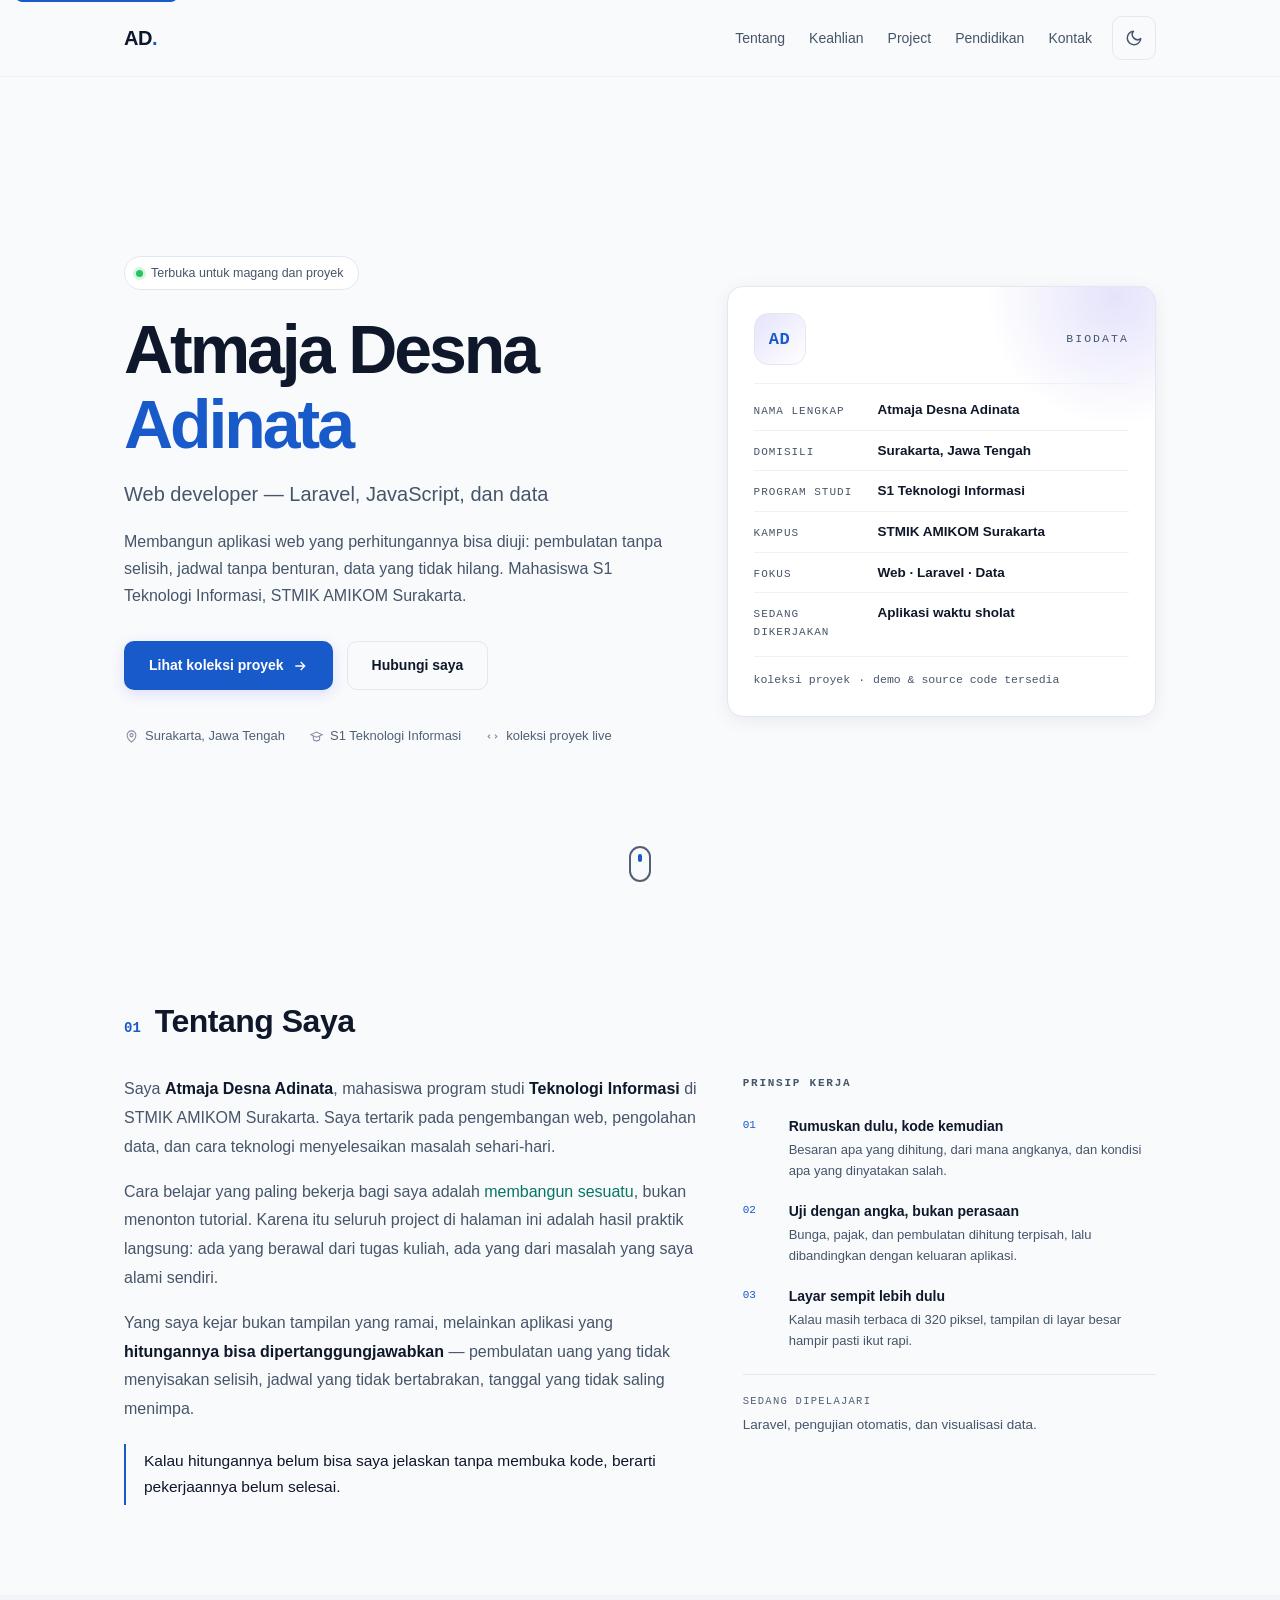
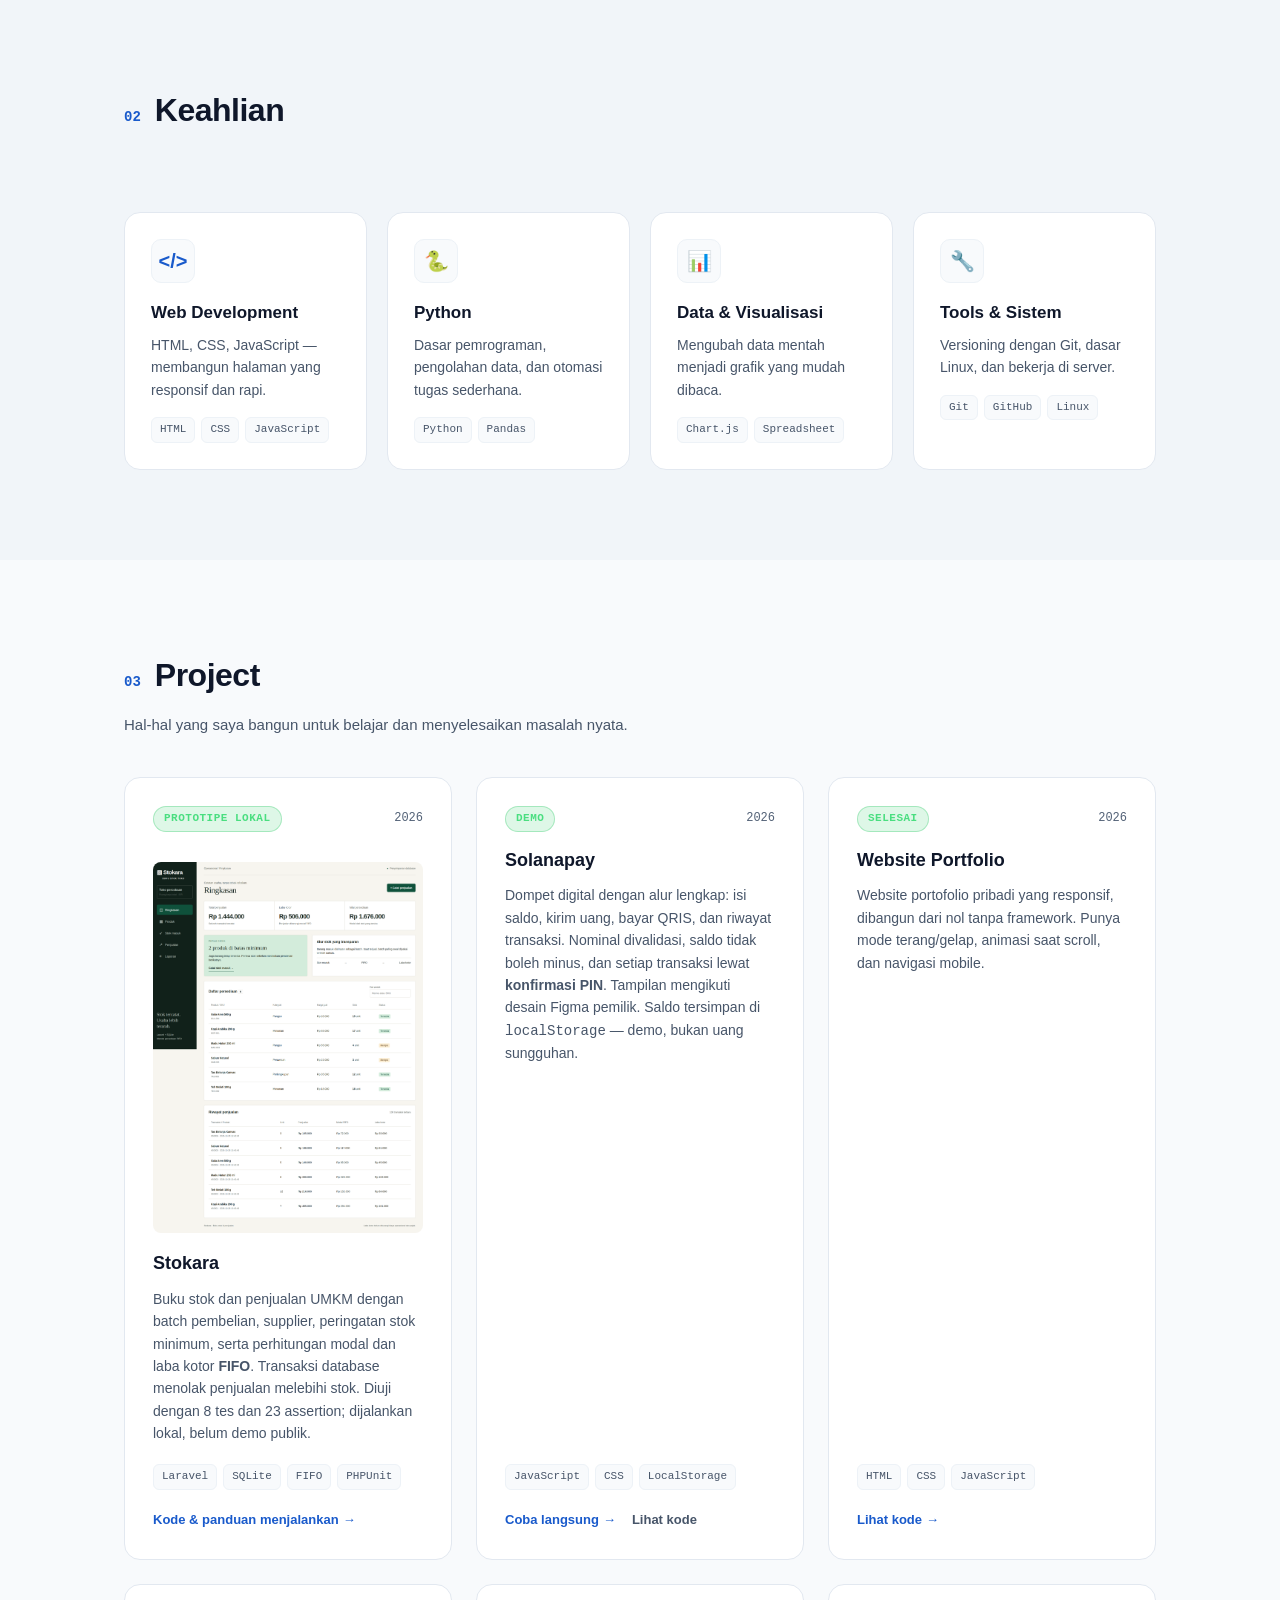
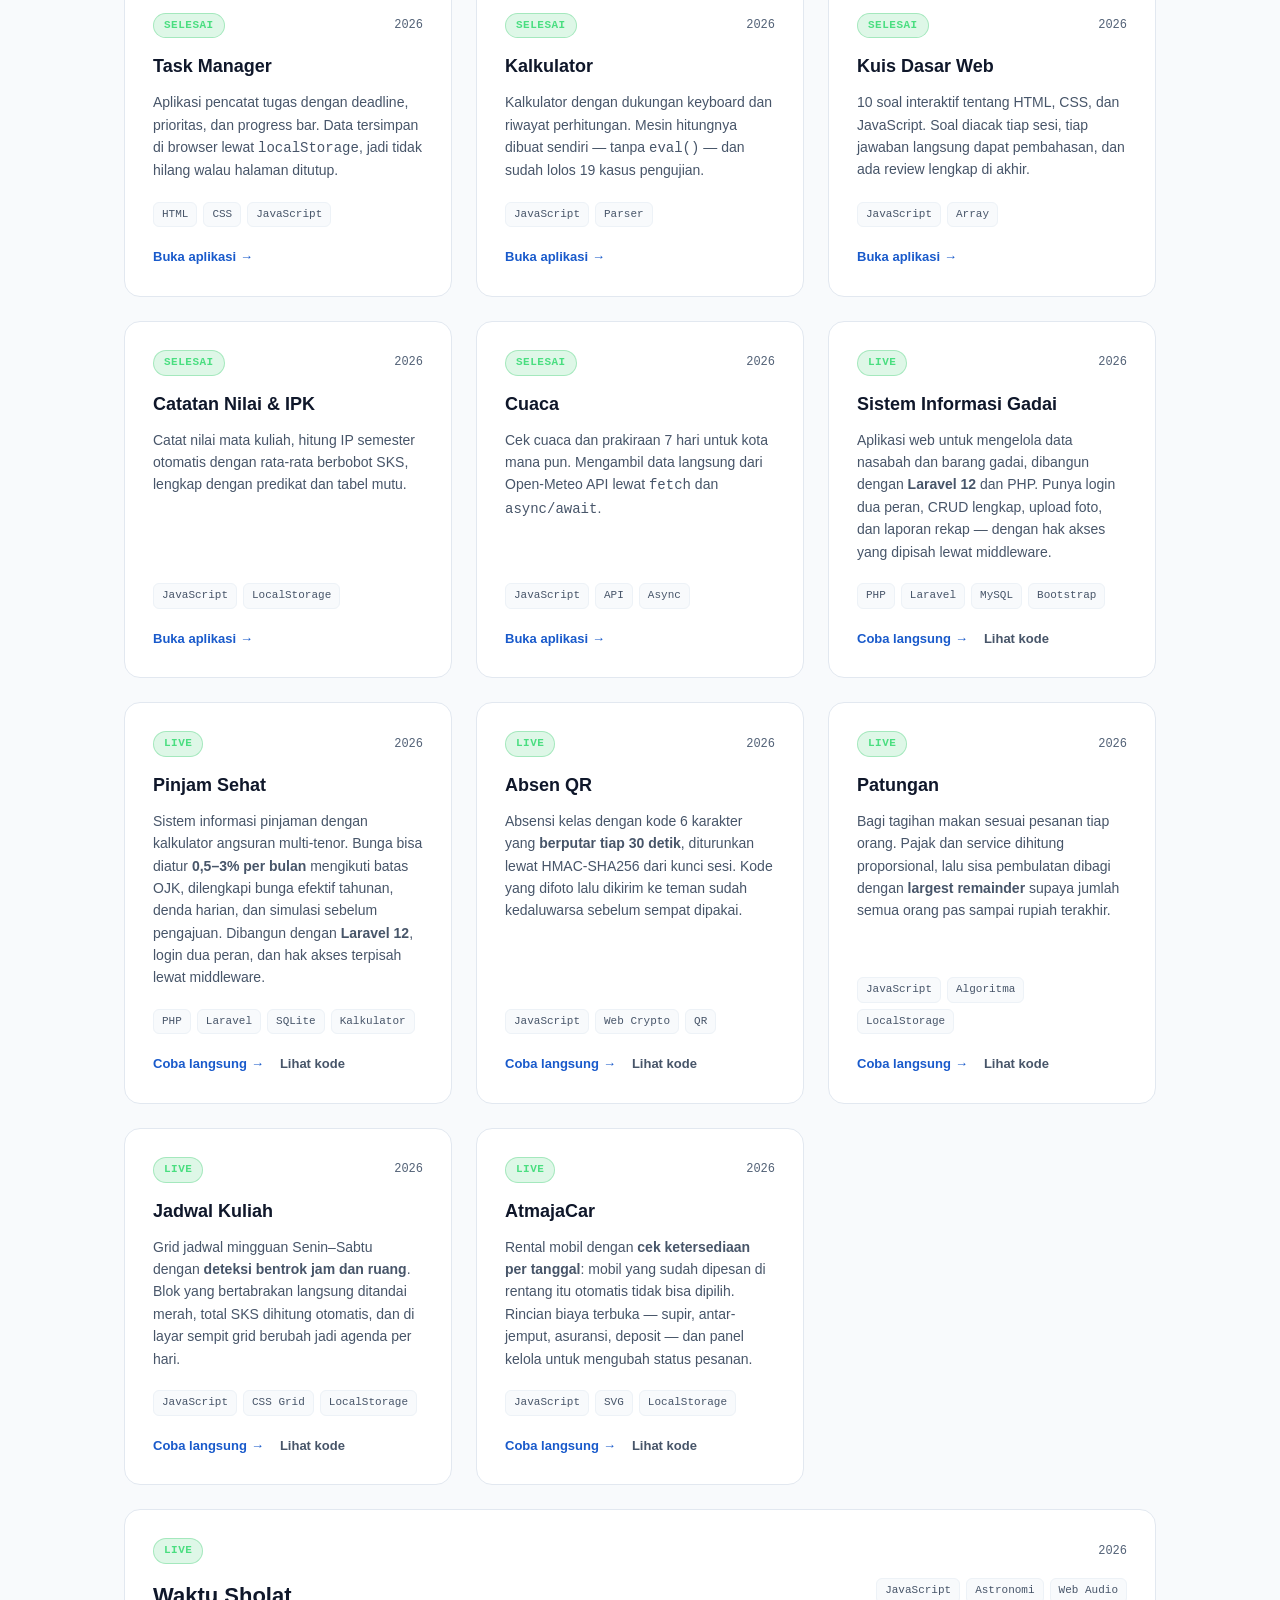
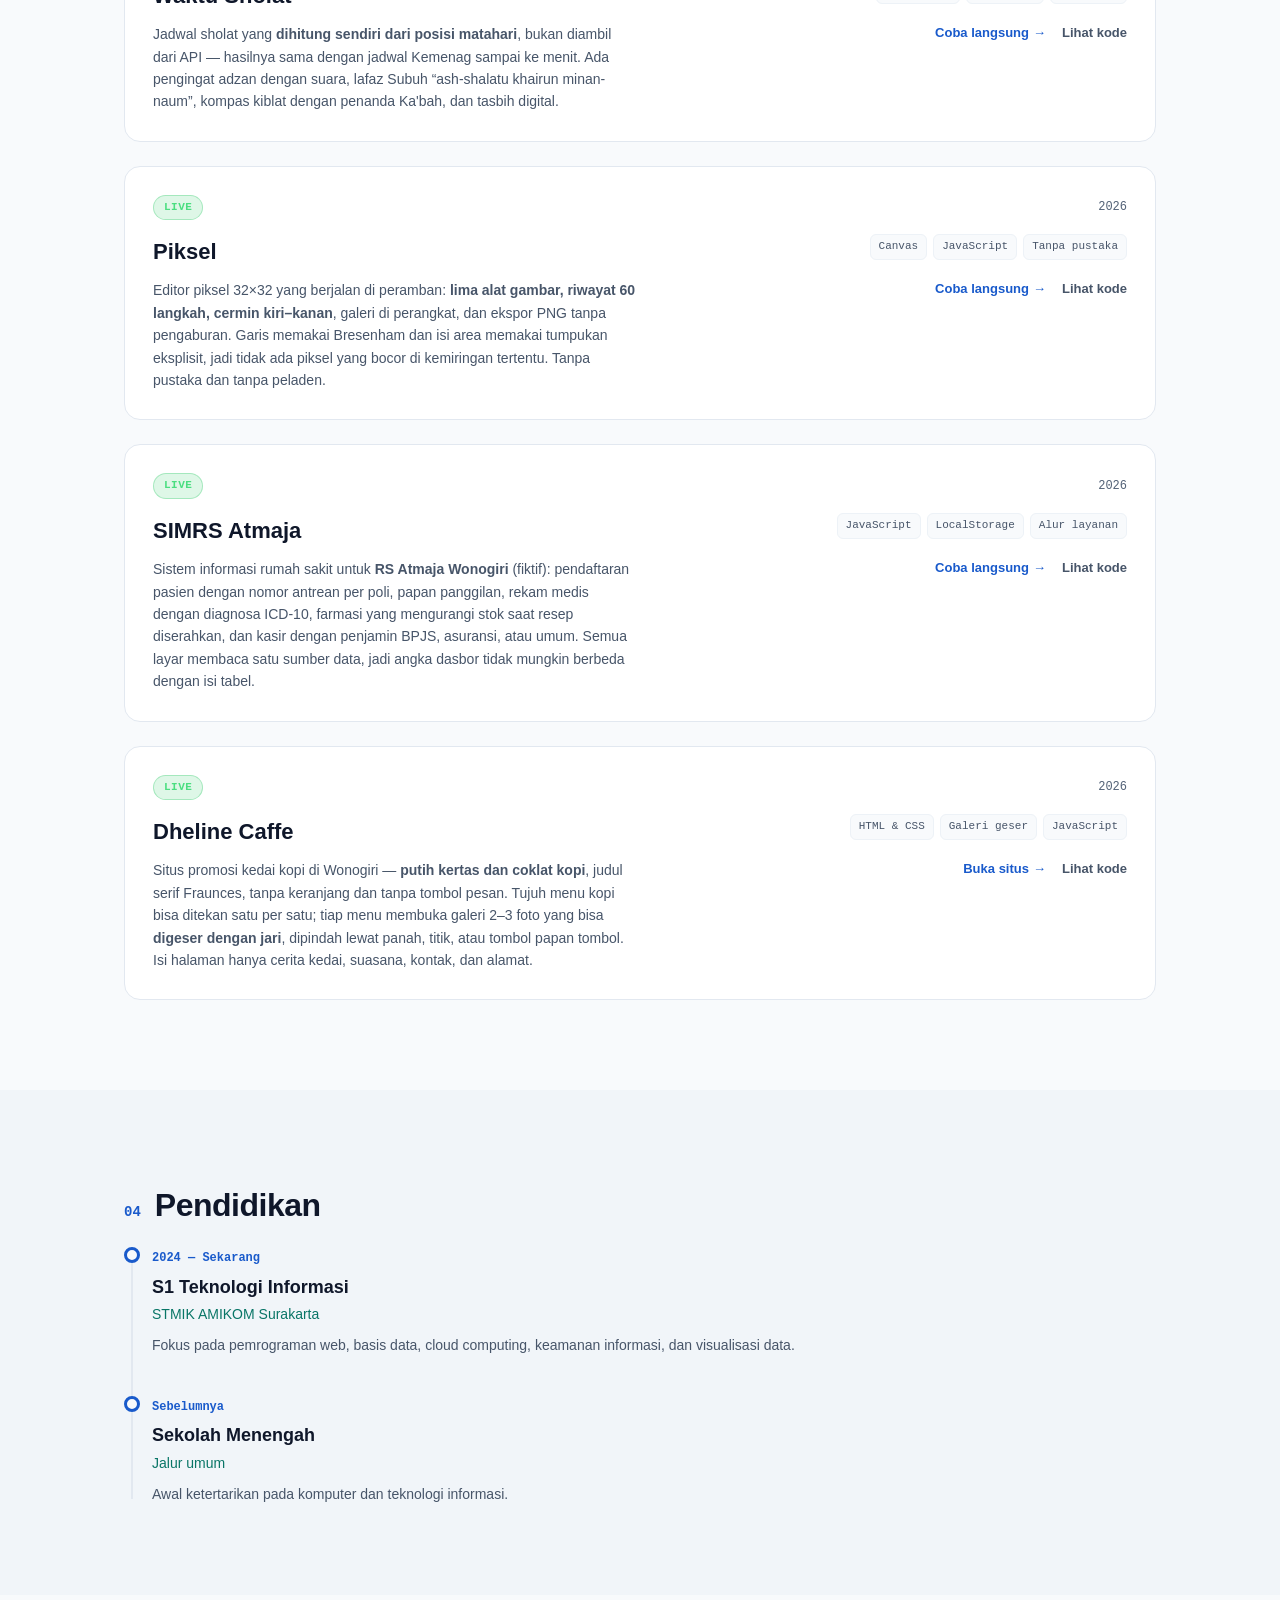
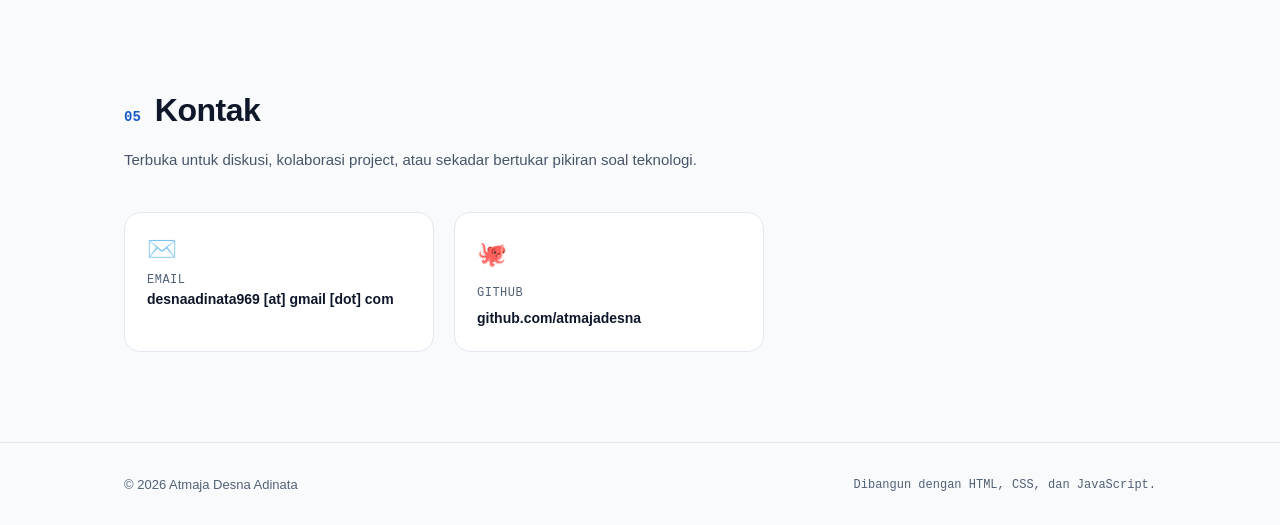
==== index.html @ 6740da5f "design: refine portfolio readability and English documentation" ====
<!DOCTYPE html>
<html lang="id" data-theme="dark">
<head>
<meta charset="UTF-8">
<meta name="viewport" content="width=device-width, initial-scale=1.0">
<title>Atmaja Desna Adinata — Portfolio</title>
<meta name="description" content="Portofolio Atmaja Desna Adinata — mahasiswa Teknologi Informasi STMIK AMIKOM Surakarta. Web development, Python, dan visualisasi data.">
<meta name="author" content="Atmaja Desna Adinata">
<meta property="og:title" content="Atmaja Desna Adinata — Portfolio">
<meta property="og:description" content="Mahasiswa Teknologi Informasi · Web Development & Data">
<meta property="og:type" content="website">
<link rel="icon" href="data:image/svg+xml,<svg xmlns='http://www.w3.org/2000/svg' viewBox='0 0 100 100'><rect width='100' height='100' rx='22' fill='%236366f1'/><text x='50' y='70' font-size='52' font-family='sans-serif' font-weight='bold' fill='white' text-anchor='middle'>AD</text></svg>">
<link rel="stylesheet" href="style.css?v=3">
<link rel="stylesheet" href="refinement.css?v=4">
</head>
<body>
<a class="skip-link" href="#main">Lewati ke konten</a>

<header class="site-header">
  <nav class="nav" aria-label="Navigasi utama">
    <a class="brand" href="#top" aria-label="Beranda">AD<span class="dot">.</span></a>

    <button class="nav-toggle" id="navToggle" aria-expanded="false" aria-controls="menu" aria-label="Buka menu">
      <span></span><span></span><span></span>
    </button>

    <ul class="menu" id="menu">
      <li><a href="#about">Tentang</a></li>
      <li><a href="#skills">Keahlian</a></li>
      <li><a href="#projects">Project</a></li>
      <li><a href="#education">Pendidikan</a></li>
      <li><a href="#contact">Kontak</a></li>
    </ul>

    <button class="theme-toggle" id="themeToggle" aria-label="Ganti tema terang/gelap">
      <svg class="icon-moon" viewBox="0 0 24 24" aria-hidden="true"><path d="M21 12.8A9 9 0 1 1 11.2 3a7 7 0 0 0 9.8 9.8z"/></svg>
      <svg class="icon-sun" viewBox="0 0 24 24" aria-hidden="true"><circle cx="12" cy="12" r="4"/><path d="M12 2v2m0 16v2M2 12h2m16 0h2M4.9 4.9l1.4 1.4m11.4 11.4 1.4 1.4M19.1 4.9l-1.4 1.4M6.3 17.7l-1.4 1.4"/></svg>
    </button>
  </nav>
</header>

<main id="main">

  <!-- ============ HERO / BIODATA ============ -->
  <section class="hero" id="top">
    <div class="hero-glow" aria-hidden="true"></div>
    <div class="container hero-inner">
      <div class="hero-grid">

        <div class="hero-copy">
          <p class="status-pill reveal">
            <span class="status-dot" aria-hidden="true"></span>
            Terbuka untuk magang dan proyek
          </p>

          <h1 class="hero-title reveal">Atmaja Desna<br><span class="grad">Adinata</span></h1>

          <p class="hero-role reveal">Web developer — Laravel, JavaScript, dan data</p>

          <p class="hero-desc reveal">
            Membangun aplikasi web yang perhitungannya bisa diuji: pembulatan tanpa selisih,
            jadwal tanpa benturan, data yang tidak hilang. Mahasiswa S1 Teknologi Informasi,
            STMIK AMIKOM Surakarta.
          </p>

          <div class="hero-actions reveal">
            <a class="btn btn-primary" href="#projects">
              Lihat koleksi proyek
              <svg viewBox="0 0 24 24" width="16" height="16" fill="none" stroke="currentColor" stroke-width="2" aria-hidden="true"><path d="M5 12h14M13 6l6 6-6 6"/></svg>
            </a>
            <a class="btn btn-ghost" href="#contact">Hubungi saya</a>
          </div>

          <ul class="hero-meta reveal">
            <li>
              <svg viewBox="0 0 24 24" fill="none" stroke="currentColor" stroke-width="1.7" aria-hidden="true"><path d="M12 21s7-5.6 7-11a7 7 0 1 0-14 0c0 5.4 7 11 7 11z"/><circle cx="12" cy="10" r="2.6"/></svg>
              Surakarta, Jawa Tengah
            </li>
            <li>
              <svg viewBox="0 0 24 24" fill="none" stroke="currentColor" stroke-width="1.7" aria-hidden="true"><path d="M3 9l9-4 9 4-9 4-9-4z"/><path d="M7 11v5c0 1.7 2.2 3 5 3s5-1.3 5-3v-5"/></svg>
              S1 Teknologi Informasi
            </li>
            <li>
              <svg viewBox="0 0 24 24" fill="none" stroke="currentColor" stroke-width="1.7" aria-hidden="true"><path d="M8 9l-3 3 3 3M16 9l3 3-3 3"/></svg>
              koleksi proyek live
            </li>
          </ul>
        </div>

        <aside class="id-card reveal" aria-label="Ringkasan biodata">
          <div class="id-card__top">
            <span class="id-card__mono" aria-hidden="true">AD</span>
            <span class="id-card__label">biodata</span>
          </div>

          <dl class="id-card__rows">
            <div><dt>Nama lengkap</dt><dd>Atmaja Desna Adinata</dd></div>
            <div><dt>Domisili</dt><dd>Surakarta, Jawa Tengah</dd></div>
            <div><dt>Program studi</dt><dd>S1 Teknologi Informasi</dd></div>
            <div><dt>Kampus</dt><dd>STMIK AMIKOM Surakarta</dd></div>
            <div><dt>Fokus</dt><dd>Web · Laravel · Data</dd></div>
            <div><dt>Sedang dikerjakan</dt><dd>Aplikasi waktu sholat</dd></div>
          </dl>

          <div class="id-card__foot">
            <span>koleksi proyek</span>
            <span class="id-card__dot" aria-hidden="true">·</span>
            <span>demo &amp; source code tersedia</span>
          </div>
        </aside>

      </div>
    </div>
    <a class="scroll-hint" href="#about" aria-label="Gulir ke bawah">
      <span></span>
    </a>
  </section>

  <!-- ============ TENTANG ============ -->
  <section class="section" id="about">
    <div class="container">
      <header class="section-head reveal">
        <span class="section-num">01</span>
        <h2>Tentang Saya</h2>
      </header>

      <div class="about-grid">
        <div class="about-text reveal">
          <p>
            Saya <strong>Atmaja Desna Adinata</strong>, mahasiswa program studi
            <strong>Teknologi Informasi</strong> di STMIK AMIKOM Surakarta.
            Saya tertarik pada pengembangan web, pengolahan data, dan cara teknologi
            menyelesaikan masalah sehari-hari.
          </p>
          <p>
            Cara belajar yang paling bekerja bagi saya adalah <em>membangun sesuatu</em>,
            bukan menonton tutorial. Karena itu seluruh project di halaman ini adalah hasil
            praktik langsung: ada yang berawal dari tugas kuliah, ada yang dari masalah
            yang saya alami sendiri.
          </p>
          <p>
            Yang saya kejar bukan tampilan yang ramai, melainkan aplikasi yang
            <strong>hitungannya bisa dipertanggungjawabkan</strong> — pembulatan uang yang
            tidak menyisakan selisih, jadwal yang tidak bertabrakan, tanggal yang tidak
            saling menimpa.
          </p>

          <blockquote class="about-quote">
            Kalau hitungannya belum bisa saya jelaskan tanpa membuka kode,
            berarti pekerjaannya belum selesai.
          </blockquote>
        </div>

        <div class="about-side reveal">
          <h3 class="about-side__title">Prinsip kerja</h3>
          <ol class="principles">
            <li>
              <span class="principles__num">01</span>
              <div>
                <b>Rumuskan dulu, kode kemudian</b>
                <p>Besaran apa yang dihitung, dari mana angkanya, dan kondisi apa yang dinyatakan salah.</p>
              </div>
            </li>
            <li>
              <span class="principles__num">02</span>
              <div>
                <b>Uji dengan angka, bukan perasaan</b>
                <p>Bunga, pajak, dan pembulatan dihitung terpisah, lalu dibandingkan dengan keluaran aplikasi.</p>
              </div>
            </li>
            <li>
              <span class="principles__num">03</span>
              <div>
                <b>Layar sempit lebih dulu</b>
                <p>Kalau masih terbaca di 320 piksel, tampilan di layar besar hampir pasti ikut rapi.</p>
              </div>
            </li>
          </ol>

          <div class="about-now">
            <span class="about-now__label">Sedang dipelajari</span>
            <p>Laravel, pengujian otomatis, dan visualisasi data.</p>
          </div>
        </div>
      </div>
    </div>
  </section>

  <!-- ============ KEAHLIAN ============ -->
  <section class="section section-alt" id="skills">
    <div class="container">
      <header class="section-head reveal">
        <span class="section-num">02</span>
        <h2>Keahlian</h2>
      </header>
      <p class="section-sub reveal">Teknologi dan tools yang saya pakai untuk belajar dan membangun project.</p>

      <div class="skills-grid">
        <article class="skill-card reveal">
          <div class="skill-icon" aria-hidden="true">&lt;/&gt;</div>
          <h3>Web Development</h3>
          <p>HTML, CSS, JavaScript — membangun halaman yang responsif dan rapi.</p>
          <div class="tags"><span>HTML</span><span>CSS</span><span>JavaScript</span></div>
        </article>

        <article class="skill-card reveal">
          <div class="skill-icon" aria-hidden="true">🐍</div>
          <h3>Python</h3>
          <p>Dasar pemrograman, pengolahan data, dan otomasi tugas sederhana.</p>
          <div class="tags"><span>Python</span><span>Pandas</span></div>
        </article>

        <article class="skill-card reveal">
          <div class="skill-icon" aria-hidden="true">📊</div>
          <h3>Data &amp; Visualisasi</h3>
          <p>Mengubah data mentah menjadi grafik yang mudah dibaca.</p>
          <div class="tags"><span>Chart.js</span><span>Spreadsheet</span></div>
        </article>

        <article class="skill-card reveal">
          <div class="skill-icon" aria-hidden="true">🔧</div>
          <h3>Tools &amp; Sistem</h3>
          <p>Versioning dengan Git, dasar Linux, dan bekerja di server.</p>
          <div class="tags"><span>Git</span><span>GitHub</span><span>Linux</span></div>
        </article>
      </div>
    </div>
  </section>

  <!-- ============ PROJECT ============ -->
  <section class="section" id="projects">
    <div class="container">
      <header class="section-head reveal">
        <span class="section-num">03</span>
        <h2>Project</h2>
      </header>
      <p class="section-sub reveal">Hal-hal yang saya bangun untuk belajar dan menyelesaikan masalah nyata.</p>

      <div class="projects-grid">

        <article class="project-card reveal">
          <div class="project-top">
            <span class="project-badge done">Prototipe lokal</span>
            <span class="project-date">2026</span>
          </div>
          <img src="assets/stokara.png" alt="Ringkasan stok dan penjualan Stokara dengan data contoh" loading="lazy" width="960" height="667" style="width:100%;height:auto;border-radius:8px;margin:16px 0">
          <h3>Stokara</h3>
          <p>Buku stok dan penjualan UMKM dengan batch pembelian, supplier, peringatan stok minimum, serta perhitungan modal dan laba kotor <strong>FIFO</strong>. Transaksi database menolak penjualan melebihi stok. Diuji dengan 8 tes dan 23 assertion; dijalankan lokal, belum demo publik.</p>
          <div class="tags"><span>Laravel</span><span>SQLite</span><span>FIFO</span><span>PHPUnit</span></div>
          <div class="project-links">
            <a class="project-link" href="https://github.com/atmajadesna/stokara" target="_blank" rel="noopener">Kode &amp; panduan menjalankan <span aria-hidden="true">→</span></a>
          </div>
        </article>

        <article class="project-card reveal">
          <div class="project-top">
            <span class="project-badge done">Demo</span>
            <span class="project-date">2026</span>
          </div>
          <h3>Solanapay</h3>
          <p>
            Dompet digital dengan alur lengkap: isi saldo, kirim uang, bayar QRIS, dan riwayat
            transaksi. Nominal divalidasi, saldo tidak boleh minus, dan setiap transaksi lewat
            <strong>konfirmasi PIN</strong>. Tampilan mengikuti desain Figma pemilik. Saldo
            tersimpan di <code>localStorage</code> — demo, bukan uang sungguhan.
          </p>
          <div class="tags"><span>JavaScript</span><span>CSS</span><span>LocalStorage</span></div>
          <div class="project-links">
            <a class="project-link" href="https://atmajadesna.github.io/solanapay/" target="_blank" rel="noopener">
              Coba langsung <span aria-hidden="true">→</span>
            </a>
            <a class="project-link secondary" href="https://github.com/atmajadesna/solanapay" target="_blank" rel="noopener">
              Lihat kode
            </a>
          </div>
        </article>

        <article class="project-card reveal">
          <div class="project-top">
            <span class="project-badge done">Selesai</span>
            <span class="project-date">2026</span>
          </div>
          <h3>Website Portfolio</h3>
          <p>
            Website portofolio pribadi yang responsif, dibangun dari nol tanpa framework.
            Punya mode terang/gelap, animasi saat scroll, dan navigasi mobile.
          </p>
          <div class="tags"><span>HTML</span><span>CSS</span><span>JavaScript</span></div>
          <a class="project-link" href="https://github.com/atmajadesna/atmajadesna.github.io" target="_blank" rel="noopener">
            Lihat kode <span aria-hidden="true">→</span>
          </a>
        </article>

        <article class="project-card reveal">
          <div class="project-top">
            <span class="project-badge done">Selesai</span>
            <span class="project-date">2026</span>
          </div>
          <h3>Task Manager</h3>
          <p>
            Aplikasi pencatat tugas dengan deadline, prioritas, dan progress bar.
            Data tersimpan di browser lewat <code>localStorage</code>, jadi tidak
            hilang walau halaman ditutup.
          </p>
          <div class="tags"><span>HTML</span><span>CSS</span><span>JavaScript</span></div>
          <a class="project-link" href="projects/todo-app/" target="_blank" rel="noopener">
            Buka aplikasi <span aria-hidden="true">→</span>
          </a>
        </article>

        <article class="project-card reveal">
          <div class="project-top">
            <span class="project-badge done">Selesai</span>
            <span class="project-date">2026</span>
          </div>
          <h3>Kalkulator</h3>
          <p>
            Kalkulator dengan dukungan keyboard dan riwayat perhitungan.
            Mesin hitungnya dibuat sendiri — tanpa <code>eval()</code> — dan
            sudah lolos 19 kasus pengujian.
          </p>
          <div class="tags"><span>JavaScript</span><span>Parser</span></div>
          <a class="project-link" href="projects/kalkulator/" target="_blank" rel="noopener">
            Buka aplikasi <span aria-hidden="true">→</span>
          </a>
        </article>

        <article class="project-card reveal">
          <div class="project-top">
            <span class="project-badge done">Selesai</span>
            <span class="project-date">2026</span>
          </div>
          <h3>Kuis Dasar Web</h3>
          <p>
            10 soal interaktif tentang HTML, CSS, dan JavaScript. Soal diacak
            tiap sesi, tiap jawaban langsung dapat pembahasan, dan ada review
            lengkap di akhir.
          </p>
          <div class="tags"><span>JavaScript</span><span>Array</span></div>
          <a class="project-link" href="projects/kuis/" target="_blank" rel="noopener">
            Buka aplikasi <span aria-hidden="true">→</span>
          </a>
        </article>

        <article class="project-card reveal">
          <div class="project-top">
            <span class="project-badge done">Selesai</span>
            <span class="project-date">2026</span>
          </div>
          <h3>Catatan Nilai &amp; IPK</h3>
          <p>
            Catat nilai mata kuliah, hitung IP semester otomatis dengan rata-rata
            berbobot SKS, lengkap dengan predikat dan tabel mutu.
          </p>
          <div class="tags"><span>JavaScript</span><span>LocalStorage</span></div>
          <a class="project-link" href="projects/nilai-ipk/" target="_blank" rel="noopener">
            Buka aplikasi <span aria-hidden="true">→</span>
          </a>
        </article>

        <article class="project-card reveal">
          <div class="project-top">
            <span class="project-badge done">Selesai</span>
            <span class="project-date">2026</span>
          </div>
          <h3>Cuaca</h3>
          <p>
            Cek cuaca dan prakiraan 7 hari untuk kota mana pun. Mengambil data
            langsung dari Open-Meteo API lewat <code>fetch</code> dan
            <code>async/await</code>.
          </p>
          <div class="tags"><span>JavaScript</span><span>API</span><span>Async</span></div>
          <a class="project-link" href="projects/cuaca/" target="_blank" rel="noopener">
            Buka aplikasi <span aria-hidden="true">→</span>
          </a>
        </article>

        <article class="project-card reveal">
          <div class="project-top">
            <span class="project-badge done">Live</span>
            <span class="project-date">2026</span>
          </div>
          <h3>Sistem Informasi Gadai</h3>
          <p>
            Aplikasi web untuk mengelola data nasabah dan barang gadai, dibangun
            dengan <strong>Laravel 12</strong> dan PHP. Punya login dua peran,
            CRUD lengkap, upload foto, dan laporan rekap — dengan hak akses yang
            dipisah lewat middleware.
          </p>
          <div class="tags"><span>PHP</span><span>Laravel</span><span>MySQL</span><span>Bootstrap</span></div>
          <div class="project-links">
            <a class="project-link" href="https://gadai.laura.web.id" target="_blank" rel="noopener">
              Coba langsung <span aria-hidden="true">→</span>
            </a>
            <a class="project-link secondary" href="https://github.com/atmajadesna/sistem-gadai" target="_blank" rel="noopener">
              Lihat kode
            </a>
          </div>
        </article>

        <article class="project-card reveal">
          <div class="project-top">
            <span class="project-badge done">Live</span>
            <span class="project-date">2026</span>
          </div>
          <h3>Pinjam Sehat</h3>
          <p>
            Sistem informasi pinjaman dengan kalkulator angsuran multi-tenor.
            Bunga bisa diatur <strong>0,5–3% per bulan</strong> mengikuti batas
            OJK, dilengkapi bunga efektif tahunan, denda harian, dan simulasi
            sebelum pengajuan. Dibangun dengan <strong>Laravel 12</strong>,
            login dua peran, dan hak akses terpisah lewat middleware.
          </p>
          <div class="tags"><span>PHP</span><span>Laravel</span><span>SQLite</span><span>Kalkulator</span></div>
          <div class="project-links">
            <a class="project-link" href="https://pinjamsehat.laura.web.id" target="_blank" rel="noopener">
              Coba langsung <span aria-hidden="true">→</span>
            </a>
            <a class="project-link secondary" href="https://github.com/atmajadesna/pinjam-sehat" target="_blank" rel="noopener">
              Lihat kode
            </a>
          </div>
        </article>

        <article class="project-card reveal">
          <div class="project-top">
            <span class="project-badge done">Live</span>
            <span class="project-date">2026</span>
          </div>
          <h3>Absen QR</h3>
          <p>
            Absensi kelas dengan kode 6 karakter yang <strong>berputar tiap 30 detik</strong>,
            diturunkan lewat HMAC-SHA256 dari kunci sesi. Kode yang difoto lalu dikirim ke
            teman sudah kedaluwarsa sebelum sempat dipakai.
          </p>
          <div class="tags"><span>JavaScript</span><span>Web Crypto</span><span>QR</span></div>
          <div class="project-links">
            <a class="project-link" href="https://atmajadesna.github.io/absen-qr/" target="_blank" rel="noopener">
              Coba langsung <span aria-hidden="true">→</span>
            </a>
            <a class="project-link secondary" href="https://github.com/atmajadesna/absen-qr" target="_blank" rel="noopener">
              Lihat kode
            </a>
          </div>
        </article>

        <article class="project-card reveal">
          <div class="project-top">
            <span class="project-badge done">Live</span>
            <span class="project-date">2026</span>
          </div>
          <h3>Patungan</h3>
          <p>
            Bagi tagihan makan sesuai pesanan tiap orang. Pajak dan service dihitung
            proporsional, lalu sisa pembulatan dibagi dengan <strong>largest remainder</strong>
            supaya jumlah semua orang pas sampai rupiah terakhir.
          </p>
          <div class="tags"><span>JavaScript</span><span>Algoritma</span><span>LocalStorage</span></div>
          <div class="project-links">
            <a class="project-link" href="https://atmajadesna.github.io/patungan/" target="_blank" rel="noopener">
              Coba langsung <span aria-hidden="true">→</span>
            </a>
            <a class="project-link secondary" href="https://github.com/atmajadesna/patungan" target="_blank" rel="noopener">
              Lihat kode
            </a>
          </div>
        </article>

        <article class="project-card reveal">
          <div class="project-top">
            <span class="project-badge done">Live</span>
            <span class="project-date">2026</span>
          </div>
          <h3>Jadwal Kuliah</h3>
          <p>
            Grid jadwal mingguan Senin–Sabtu dengan <strong>deteksi bentrok jam dan ruang</strong>.
            Blok yang bertabrakan langsung ditandai merah, total SKS dihitung otomatis, dan di
            layar sempit grid berubah jadi agenda per hari.
          </p>
          <div class="tags"><span>JavaScript</span><span>CSS Grid</span><span>LocalStorage</span></div>
          <div class="project-links">
            <a class="project-link" href="https://atmajadesna.github.io/jadwal-kuliah/" target="_blank" rel="noopener">
              Coba langsung <span aria-hidden="true">→</span>
            </a>
            <a class="project-link secondary" href="https://github.com/atmajadesna/jadwal-kuliah" target="_blank" rel="noopener">
              Lihat kode
            </a>
          </div>
        </article>

        <article class="project-card reveal">
          <div class="project-top">
            <span class="project-badge done">Live</span>
            <span class="project-date">2026</span>
          </div>
          <h3>AtmajaCar</h3>
          <p>
            Rental mobil dengan <strong>cek ketersediaan per tanggal</strong>: mobil yang sudah
            dipesan di rentang itu otomatis tidak bisa dipilih. Rincian biaya terbuka — supir,
            antar-jemput, asuransi, deposit — dan panel kelola untuk mengubah status pesanan.
          </p>
          <div class="tags"><span>JavaScript</span><span>SVG</span><span>LocalStorage</span></div>
          <div class="project-links">
            <a class="project-link" href="https://atmajadesna.github.io/atmajacar/" target="_blank" rel="noopener">
              Coba langsung <span aria-hidden="true">→</span>
            </a>
            <a class="project-link secondary" href="https://github.com/atmajadesna/atmajacar" target="_blank" rel="noopener">
              Lihat kode
            </a>
          </div>
        </article>

        <article class="project-card project-card--lebar reveal">
          <div class="project-top">
            <span class="project-badge done">Live</span>
            <span class="project-date">2026</span>
          </div>
          <h3>Waktu Sholat</h3>
          <p>
            Jadwal sholat yang <strong>dihitung sendiri dari posisi matahari</strong>, bukan diambil
            dari API — hasilnya sama dengan jadwal Kemenag sampai ke menit. Ada pengingat adzan
            dengan suara, lafaz Subuh “ash-shalatu khairun minan-naum”, kompas kiblat dengan
            penanda Ka'bah, dan tasbih digital.
          </p>
          <div class="tags"><span>JavaScript</span><span>Astronomi</span><span>Web Audio</span></div>
          <div class="project-links">
            <a class="project-link" href="https://atmajadesna.github.io/waktu-sholat/" target="_blank" rel="noopener">
              Coba langsung <span aria-hidden="true">→</span>
            </a>
            <a class="project-link secondary" href="https://github.com/atmajadesna/waktu-sholat" target="_blank" rel="noopener">
              Lihat kode
            </a>
          </div>
        </article>

        <article class="project-card project-card--lebar reveal">
          <div class="project-top">
            <span class="project-badge done">Live</span>
            <span class="project-date">2026</span>
          </div>
          <h3>Piksel</h3>
          <p>
            Editor piksel 32×32 yang berjalan di peramban: <strong>lima alat gambar, riwayat 60
            langkah, cermin kiri–kanan</strong>, galeri di perangkat, dan ekspor PNG tanpa pengaburan.
            Garis memakai Bresenham dan isi area memakai tumpukan eksplisit, jadi tidak ada piksel
            yang bocor di kemiringan tertentu. Tanpa pustaka dan tanpa peladen.
          </p>
          <div class="tags"><span>Canvas</span><span>JavaScript</span><span>Tanpa pustaka</span></div>
          <div class="project-links">
            <a class="project-link" href="https://atmajadesna.github.io/piksel/" target="_blank" rel="noopener">
              Coba langsung <span aria-hidden="true">→</span>
            </a>
            <a class="project-link secondary" href="https://github.com/atmajadesna/piksel" target="_blank" rel="noopener">
              Lihat kode
            </a>
          </div>
        </article>

        <article class="project-card project-card--lebar reveal">
          <div class="project-top">
            <span class="project-badge done">Live</span>
            <span class="project-date">2026</span>
          </div>
          <h3>SIMRS Atmaja</h3>
          <p>
            Sistem informasi rumah sakit untuk <strong>RS Atmaja Wonogiri</strong> (fiktif): pendaftaran
            pasien dengan nomor antrean per poli, papan panggilan, rekam medis dengan diagnosa ICD-10,
            farmasi yang mengurangi stok saat resep diserahkan, dan kasir dengan penjamin BPJS, asuransi,
            atau umum. Semua layar membaca satu sumber data, jadi angka dasbor tidak mungkin berbeda
            dengan isi tabel.
          </p>
          <div class="tags"><span>JavaScript</span><span>LocalStorage</span><span>Alur layanan</span></div>
          <div class="project-links">
            <a class="project-link" href="https://atmajadesna.github.io/simrs-atmaja/" target="_blank" rel="noopener">
              Coba langsung <span aria-hidden="true">→</span>
            </a>
            <a class="project-link secondary" href="https://github.com/atmajadesna/simrs-atmaja" target="_blank" rel="noopener">
              Lihat kode
            </a>
          </div>
        </article>

        <article class="project-card project-card--lebar reveal">
          <div class="project-top">
            <span class="project-badge done">Live</span>
            <span class="project-date">2026</span>
          </div>
          <h3>Dheline Caffe</h3>
          <p>
            Situs promosi kedai kopi di Wonogiri — <strong>putih kertas dan coklat kopi</strong>, judul
            serif Fraunces, tanpa keranjang dan tanpa tombol pesan. Tujuh menu kopi bisa ditekan satu
            per satu; tiap menu membuka galeri 2–3 foto yang bisa <strong>digeser dengan jari</strong>,
            dipindah lewat panah, titik, atau tombol papan tombol. Isi halaman hanya cerita kedai,
            suasana, kontak, dan alamat.
          </p>
          <div class="tags"><span>HTML &amp; CSS</span><span>Galeri geser</span><span>JavaScript</span></div>
          <div class="project-links">
            <a class="project-link" href="https://atmajadesna.github.io/dheline-caffe/" target="_blank" rel="noopener">
              Buka situs <span aria-hidden="true">→</span>
            </a>
            <a class="project-link secondary" href="https://github.com/atmajadesna/dheline-caffe" target="_blank" rel="noopener">
              Lihat kode
            </a>
          </div>
        </article>

      </div>
    </div>
  </section>

  <!-- ============ PENDIDIKAN ============ -->
  <section class="section section-alt" id="education">
    <div class="container">
      <header class="section-head reveal">
        <span class="section-num">04</span>
        <h2>Pendidikan</h2>
      </header>

      <ol class="timeline">
        <li class="timeline-item reveal">
          <div class="timeline-dot" aria-hidden="true"></div>
          <div class="timeline-body">
            <span class="timeline-period">2024 — Sekarang</span>
            <h3>S1 Teknologi Informasi</h3>
            <p class="timeline-place">STMIK AMIKOM Surakarta</p>
            <p>
              Fokus pada pemrograman web, basis data, cloud computing,
              keamanan informasi, dan visualisasi data.
            </p>
          </div>
        </li>
        <li class="timeline-item reveal">
          <div class="timeline-dot" aria-hidden="true"></div>
          <div class="timeline-body">
            <span class="timeline-period">Sebelumnya</span>
            <h3>Sekolah Menengah</h3>
            <p class="timeline-place">Jalur umum</p>
            <p>Awal ketertarikan pada komputer dan teknologi informasi.</p>
          </div>
        </li>
      </ol>
    </div>
  </section>

  <!-- ============ KONTAK ============ -->
  <section class="section" id="contact">
    <div class="container">
      <header class="section-head reveal">
        <span class="section-num">05</span>
        <h2>Kontak</h2>
      </header>
      <p class="section-sub reveal">
        Terbuka untuk diskusi, kolaborasi project, atau sekadar bertukar pikiran soal teknologi.
      </p>

      <div class="contact-grid">
        <button class="contact-card reveal" type="button" id="emailCard"
                data-u="desnaadinata969" data-d="gmail.com"
                aria-label="Kirim email ke Atmaja Desna Adinata">
          <span class="contact-icon" aria-hidden="true">✉️</span>
          <span class="contact-label">Email</span>
          <span class="contact-value">desnaadinata969 [at] gmail [dot] com</span>
        </button>

        <a class="contact-card reveal" href="https://github.com/atmajadesna" target="_blank" rel="noopener">
          <span class="contact-icon" aria-hidden="true">🐙</span>
          <span class="contact-label">GitHub</span>
          <span class="contact-value">github.com/atmajadesna</span>
        </a>
      </div>
    </div>
  </section>

</main>

<footer class="site-footer">
  <div class="container footer-inner">
    <p>© <span id="year">2026</span> Atmaja Desna Adinata</p>
    <p class="footer-note">Dibangun dengan HTML, CSS, dan JavaScript.</p>
  </div>
</footer>

<script src="script.js"></script>
</body>
</html>
---- style.css ----
/* =========================================================
   STYLE.CSS — Atmaja Desna Adinata Portfolio
   Modern, clean, responsive, dark/light mode
   ========================================================= */

:root {
  --font-sans: -apple-system, BlinkMacSystemFont, "Segoe UI", Roboto,
               "Helvetica Neue", Arial, sans-serif;
  --font-mono: ui-monospace, SFMono-Regular, "SF Mono", Menlo, Consolas, monospace;

  --bg: #0b0f19;
  --bg-alt: #111827;
  --bg-card: #161f30;
  --bg-card-hover: #1e293b;

  --border: #1f293d;
  --border-subtle: #162033;

  --text: #e2e8f0;
  --text-muted: #94a3b8;
  --text-faint: #64748b;

  --primary: #6366f1;
  --primary-light: #818cf8;
  --primary-glow: rgba(99, 102, 241, 0.25);
  --accent: #38bdf8;

  --radius-sm: 6px;
  --radius-md: 10px;
  --radius-lg: 16px;
  --radius-full: 9999px;

  --transition: 0.2s cubic-bezier(0.4, 0, 0.2, 1);
  --shadow: 0 4px 20px -2px rgba(0, 0, 0, 0.5);
  --shadow-lg: 0 10px 30px -4px rgba(0, 0, 0, 0.6);
}

[data-theme="light"] {
  --bg: #f8fafc;
  --bg-alt: #f1f5f9;
  --bg-card: #ffffff;
  --bg-card-hover: #f8fafc;

  --border: #e2e8f0;
  --border-subtle: #edf2f7;

  --text: #0f172a;
  --text-muted: #475569;
  --text-faint: #94a3b8;

  --primary: #4f46e5;
  --primary-light: #6366f1;
  --primary-glow: rgba(79, 70, 229, 0.15);
  --accent: #0284c7;

  --shadow: 0 4px 20px -2px rgba(15, 23, 42, 0.08);
  --shadow-lg: 0 10px 30px -4px rgba(15, 23, 42, 0.12);
}

*, *::before, *::after {
  box-sizing: border-box;
  margin: 0;
  padding: 0;
}

html {
  scroll-behavior: smooth;
  font-family: var(--font-sans);
  background: var(--bg);
  color: var(--text);
  line-height: 1.6;
  -webkit-font-smoothing: antialiased;
}

body {
  overflow-x: hidden;
  background: var(--bg);
  color: var(--text);
  min-height: 100vh;
  display: flex;
  flex-direction: column;
}

.skip-link {
  position: absolute;
  top: -40px;
  left: 16px;
  background: var(--primary);
  color: white;
  padding: 8px 16px;
  border-radius: var(--radius-sm);
  text-decoration: none;
  font-weight: 600;
  z-index: 1000;
  transition: top 0.2s;
}
.skip-link:focus { top: 16px; }

.container {
  max-width: 1080px;
  margin: 0 auto;
  padding: 0 24px;
}

/* ================= HEADER & NAV ================= */
.site-header {
  position: sticky;
  top: 0;
  z-index: 100;
  background: rgba(11, 15, 25, 0.85);
  backdrop-filter: blur(12px);
  -webkit-backdrop-filter: blur(12px);
  border-bottom: 1px solid var(--border-subtle);
  transition: background var(--transition);
}
[data-theme="light"] .site-header {
  background: rgba(248, 250, 252, 0.88);
}

.nav {
  max-width: 1080px;
  margin: 0 auto;
  padding: 16px 24px;
  display: flex;
  align-items: center;
  gap: 20px;
}

.brand {
  font-size: 20px;
  font-weight: 800;
  color: var(--text);
  text-decoration: none;
  letter-spacing: -0.5px;
}
.brand .dot {
  color: var(--primary);
}

.menu {
  display: flex;
  align-items: center;
  gap: 24px;
  list-style: none;
  margin-left: auto;
}
.menu a {
  color: var(--text-muted);
  text-decoration: none;
  font-size: 14px;
  font-weight: 500;
  transition: color var(--transition);
  padding: 4px 0;
}
.menu a:hover,
.menu a.active {
  color: var(--text);
}

.theme-toggle {
  background: transparent;
  border: 1px solid var(--border);
  color: var(--text-muted);
  width: 38px;
  height: 38px;
  border-radius: var(--radius-md);
  cursor: pointer;
  display: grid;
  place-items: center;
  transition: all var(--transition);
}
.theme-toggle:hover {
  color: var(--text);
  border-color: var(--text-muted);
}
.theme-toggle svg {
  width: 18px;
  height: 18px;
  fill: none;
  stroke: currentColor;
  stroke-width: 2;
  stroke-linecap: round;
  stroke-linejoin: round;
}

[data-theme="dark"] .icon-sun { display: block; }
[data-theme="dark"] .icon-moon { display: none; }
[data-theme="light"] .icon-sun { display: none; }
[data-theme="light"] .icon-moon { display: block; }

.nav-toggle {
  display: none;
  background: transparent;
  border: 1px solid var(--border);
  border-radius: var(--radius-sm);
  padding: 8px;
  cursor: pointer;
  margin-left: auto;
}
.nav-toggle span {
  display: block;
  width: 20px;
  height: 2px;
  background: var(--text);
  transition: transform var(--transition);
}
.nav-toggle span + span { margin-top: 4px; }

/* ================= HERO ================= */
.hero {
  position: relative;
  min-height: calc(100vh - 71px);
  display: flex;
  flex-direction: column;
  justify-content: center;
  padding: 80px 0 60px;
  overflow: hidden;
}

.hero-glow {
  position: absolute;
  top: 15%;
  left: 50%;
  transform: translateX(-50%);
  width: 600px;
  height: 300px;
  background: radial-gradient(ellipse at center, var(--primary-glow) 0%, transparent 70%);
  pointer-events: none;
  z-index: 0;
}

.hero-inner {
  position: relative;
  z-index: 1;
}

.eyebrow {
  color: var(--primary-light);
  font-family: var(--font-mono);
  font-size: 14px;
  margin-bottom: 12px;
  letter-spacing: 0.5px;
}

.hero-title {
  font-size: clamp(38px, 6vw, 64px);
  font-weight: 800;
  line-height: 1.1;
  letter-spacing: -1.5px;
  margin-bottom: 16px;
}
.hero-title .grad {
  background: linear-gradient(135deg, var(--primary-light), var(--accent));
  -webkit-background-clip: text;
  background-clip: text;
  -webkit-text-fill-color: transparent;
}

.hero-role {
  font-size: clamp(16px, 2.5vw, 20px);
  color: var(--text-muted);
  font-weight: 500;
  margin-bottom: 18px;
}

.hero-desc {
  max-width: 580px;
  color: var(--text-muted);
  font-size: 16px;
  line-height: 1.7;
  margin-bottom: 32px;
}

.hero-actions {
  display: flex;
  gap: 14px;
  flex-wrap: wrap;
  margin-bottom: 36px;
}

.btn {
  display: inline-flex;
  align-items: center;
  gap: 8px;
  padding: 12px 24px;
  border-radius: var(--radius-md);
  font-size: 14px;
  font-weight: 600;
  text-decoration: none;
  cursor: pointer;
  transition: all var(--transition);
  border: 1px solid transparent;
}
.btn-primary {
  background: var(--primary);
  color: white;
  box-shadow: 0 4px 14px var(--primary-glow);
}
.btn-primary:hover {
  background: var(--primary-light);
  transform: translateY(-1px);
}
.btn-ghost {
  background: transparent;
  color: var(--text);
  border-color: var(--border);
}
.btn-ghost:hover {
  border-color: var(--text-muted);
  background: var(--bg-card);
}

.hero-meta {
  display: flex;
  gap: 24px;
  list-style: none;
  font-size: 13px;
  color: var(--text-faint);
  flex-wrap: wrap;
}
.hero-meta li {
  display: flex;
  align-items: center;
  gap: 6px;
}

.scroll-hint {
  position: absolute;
  bottom: 24px;
  left: 50%;
  transform: translateX(-50%);
  width: 22px;
  height: 36px;
  border: 2px solid var(--text-faint);
  border-radius: 12px;
  display: flex;
  justify-content: center;
  padding-top: 6px;
  transition: border-color var(--transition);
}
.scroll-hint:hover { border-color: var(--text-muted); }
.scroll-hint span {
  width: 4px;
  height: 8px;
  background: var(--primary);
  border-radius: 2px;
  animation: scrollBob 1.8s infinite;
}
@keyframes scrollBob {
  0% { transform: translateY(0); opacity: 1; }
  70% { transform: translateY(12px); opacity: 0; }
  100% { transform: translateY(0); opacity: 0; }
}

/* ================= SECTIONS ================= */
.section {
  padding: 90px 0;
  position: relative;
}
.section-alt {
  background: var(--bg-alt);
}

.section-head {
  display: flex;
  align-items: baseline;
  gap: 14px;
  margin-bottom: 12px;
}
.section-head h2 {
  font-size: clamp(24px, 4vw, 32px);
  font-weight: 700;
  letter-spacing: -0.5px;
}
.section-num {
  font-family: var(--font-mono);
  font-size: 14px;
  color: var(--primary-light);
  font-weight: 600;
}
.section-sub {
  color: var(--text-muted);
  font-size: 15px;
  max-width: 600px;
  margin-bottom: 40px;
}

/* ================= ABOUT ================= */
.about-grid {
  display: grid;
  grid-template-columns: 1.4fr 1fr;
  gap: 40px;
  margin-top: 28px;
}
.about-text {
  color: var(--text-muted);
  font-size: 16px;
  line-height: 1.8;
  display: flex;
  flex-direction: column;
  gap: 16px;
}
.about-text strong { color: var(--text); }
.about-text em { color: var(--accent); font-style: normal; }

.facts {
  list-style: none;
  background: var(--bg-card);
  border: 1px solid var(--border);
  border-radius: var(--radius-lg);
  padding: 24px;
  display: flex;
  flex-direction: column;
  gap: 16px;
  align-self: start;
}
.facts li {
  display: flex;
  flex-direction: column;
  gap: 2px;
  border-bottom: 1px solid var(--border-subtle);
  padding-bottom: 12px;
}
.facts li:last-child {
  border-bottom: none;
  padding-bottom: 0;
}
.facts-label {
  font-size: 12px;
  text-transform: uppercase;
  letter-spacing: 0.5px;
  color: var(--text-faint);
  font-family: var(--font-mono);
}
.facts-value {
  font-size: 14px;
  font-weight: 600;
  color: var(--text);
}

/* ================= SKILLS ================= */
.skills-grid {
  display: grid;
  grid-template-columns: repeat(auto-fit, minmax(240px, 1fr));
  gap: 20px;
}

.skill-card {
  background: var(--bg-card);
  border: 1px solid var(--border);
  border-radius: var(--radius-lg);
  padding: 26px;
  transition: all var(--transition);
}
.skill-card:hover {
  transform: translateY(-3px);
  border-color: var(--primary);
  box-shadow: var(--shadow);
}
.skill-icon {
  width: 44px;
  height: 44px;
  background: var(--bg);
  border-radius: var(--radius-md);
  display: grid;
  place-items: center;
  font-size: 20px;
  margin-bottom: 16px;
  color: var(--primary-light);
  font-weight: 700;
  border: 1px solid var(--border-subtle);
}
.skill-card h3 {
  font-size: 17px;
  font-weight: 600;
  margin-bottom: 8px;
}
.skill-card p {
  color: var(--text-muted);
  font-size: 14px;
  line-height: 1.6;
  margin-bottom: 16px;
}

.tags {
  display: flex;
  flex-wrap: wrap;
  gap: 6px;
}
.tags span {
  font-size: 11px;
  font-family: var(--font-mono);
  background: var(--bg);
  color: var(--text-muted);
  padding: 3px 8px;
  border-radius: var(--radius-sm);
  border: 1px solid var(--border-subtle);
}

/* ================= PROJECTS ================= */
.projects-grid {
  display: grid;
  grid-template-columns: repeat(auto-fit, minmax(min(300px, 100%), 1fr));
  gap: 24px;
}

.project-card {
  background: var(--bg-card);
  border: 1px solid var(--border);
  border-radius: var(--radius-lg);
  padding: 28px;
  display: flex;
  flex-direction: column;
  transition: all var(--transition);
  position: relative;
}
.project-card:hover {
  transform: translateY(-4px);
  border-color: var(--primary);
  box-shadow: var(--shadow-lg);
}
.project-card.is-wip {
  opacity: 0.88;
}

.project-top {
  display: flex;
  justify-content: space-between;
  align-items: center;
  margin-bottom: 14px;
}
.project-badge {
  font-size: 11px;
  font-family: var(--font-mono);
  font-weight: 600;
  padding: 3px 10px;
  border-radius: var(--radius-full);
  text-transform: uppercase;
  letter-spacing: 0.5px;
}
.project-badge.done {
  background: rgba(34, 197, 94, 0.15);
  color: #4ade80;
  border: 1px solid rgba(34, 197, 94, 0.3);
}
.project-badge.wip {
  background: rgba(234, 179, 8, 0.15);
  color: #facc15;
  border: 1px solid rgba(234, 179, 8, 0.3);
}
.project-date {
  font-size: 12px;
  color: var(--text-faint);
  font-family: var(--font-mono);
}

.project-card h3 {
  font-size: 18px;
  font-weight: 700;
  margin-bottom: 10px;
}
.project-card p {
  color: var(--text-muted);
  font-size: 14px;
  line-height: 1.6;
  margin-bottom: 20px;
  flex-grow: 1;
}
.project-card .tags {
  margin-bottom: 20px;
}

.project-links {
  display: flex;
  gap: 16px;
  align-items: center;
  flex-wrap: wrap;
}
.project-link {
  font-size: 13px;
  font-weight: 600;
  color: var(--primary-light);
  text-decoration: none;
  display: inline-flex;
  align-items: center;
  gap: 4px;
  transition: gap var(--transition);
}
.project-link.secondary {
  color: var(--text-muted);
}
.project-link:hover { gap: 8px; color: var(--accent); }
.project-link.secondary:hover { color: var(--text); }
.project-link.muted {
  color: var(--text-faint);
  cursor: default;
}

/* ================= TIMELINE ================= */
.timeline {
  list-style: none;
  position: relative;
  padding-left: 28px;
  max-width: 680px;
}
.timeline::before {
  content: "";
  position: absolute;
  top: 6px;
  bottom: 6px;
  left: 7px;
  width: 2px;
  background: var(--border);
}

.timeline-item {
  position: relative;
  margin-bottom: 36px;
}
.timeline-item:last-child { margin-bottom: 0; }

.timeline-dot {
  position: absolute;
  left: -28px;
  top: 4px;
  width: 16px;
  height: 16px;
  border-radius: 50%;
  background: var(--bg);
  border: 3px solid var(--primary);
}

.timeline-period {
  display: inline-block;
  font-size: 12px;
  font-family: var(--font-mono);
  color: var(--primary-light);
  margin-bottom: 4px;
  font-weight: 600;
}
.timeline-body h3 {
  font-size: 18px;
  font-weight: 700;
  margin-bottom: 2px;
}
.timeline-place {
  font-size: 14px;
  color: var(--accent);
  font-weight: 500;
  margin-bottom: 8px;
}
.timeline-body p:last-child {
  color: var(--text-muted);
  font-size: 14px;
  line-height: 1.6;
}

/* ================= KONTAK ================= */
.contact-grid {
  display: grid;
  grid-template-columns: repeat(auto-fit, minmax(240px, 1fr));
  gap: 20px;
  max-width: 640px;
}

.contact-card {
  background: var(--bg-card);
  border: 1px solid var(--border);
  border-radius: var(--radius-lg);
  padding: 22px;
  text-decoration: none;
  color: inherit;
  display: flex;
  flex-direction: column;
  gap: 4px;
  transition: all var(--transition);
}
.contact-card:hover {
  transform: translateY(-2px);
  border-color: var(--primary);
  box-shadow: var(--shadow);
}
.contact-icon {
  font-size: 24px;
  margin-bottom: 6px;
}

/* tombol email: reset gaya bawaan <button> */
button.contact-card {
  font-family: inherit;
  text-align: left;
  cursor: pointer;
  width: 100%;
  border: 1px solid var(--border);
}
.contact-label {
  font-size: 12px;
  text-transform: uppercase;
  letter-spacing: 0.5px;
  color: var(--text-faint);
  font-family: var(--font-mono);
}
.contact-value {
  font-size: 14px;
  font-weight: 600;
  color: var(--text);
  word-break: break-all;
}

/* ================= FOOTER ================= */
.site-footer {
  margin-top: auto;
  border-top: 1px solid var(--border);
  padding: 32px 0;
  background: var(--bg);
}
.footer-inner {
  display: flex;
  justify-content: space-between;
  align-items: center;
  font-size: 13px;
  color: var(--text-faint);
  flex-wrap: wrap;
  gap: 12px;
}
.footer-note {
  font-family: var(--font-mono);
  font-size: 12px;
}

/* ================= REVEAL ANIMATION ================= */
.reveal {
  opacity: 0;
  transform: translateY(18px);
  transition: opacity 0.6s cubic-bezier(0.2, 0.8, 0.2, 1),
              transform 0.6s cubic-bezier(0.2, 0.8, 0.2, 1);
}
.reveal.is-visible {
  opacity: 1;
  transform: translateY(0);
}

/* ================= RESPONSIVE ================= */
@media (max-width: 768px) {
  .menu {
    position: fixed;
    top: 65px;
    left: 0;
    right: 0;
    background: var(--bg-card);
    border-bottom: 1px solid var(--border);
    flex-direction: column;
    padding: 20px 24px;
    gap: 16px;
    align-items: flex-start;
    display: none;
  }
  .menu.open {
    display: flex;
  }
  .nav-toggle {
    display: block;
  }
  .about-grid {
    grid-template-columns: 1fr;
  }
  .hero {
    padding: 60px 0 40px;
    min-height: auto;
  }
  .scroll-hint {
    display: none;
  }
  .section {
    padding: 60px 0;
  }
}

/* kartu lebar — dipakai bila jumlah kartu menyisakan satu slot di baris terakhir */
.project-card--lebar {
  grid-column: 1 / -1;
  display: grid;
  grid-template-columns: minmax(0, 1.55fr) minmax(0, 1fr);
  column-gap: 44px;
  align-items: start;
}
.project-card--lebar .project-top { grid-column: 1 / -1; }
.project-card--lebar h3 { grid-column: 1; font-size: 22px; }
.project-card--lebar p { grid-column: 1; grid-row: 3; margin-bottom: 0; max-width: 62ch; }
.project-card--lebar .tags { grid-column: 2; grid-row: 2; justify-content: flex-end; margin-bottom: 12px; }
.project-card--lebar .project-links { grid-column: 2; grid-row: 3; justify-content: flex-end; }

@media (max-width: 760px) {
  .project-card--lebar { grid-template-columns: minmax(0, 1fr); column-gap: 0; }
  .project-card--lebar h3,
  .project-card--lebar p,
  .project-card--lebar .tags,
  .project-card--lebar .project-links { grid-column: 1; grid-row: auto; }
  .project-card--lebar .tags,
  .project-card--lebar .project-links { justify-content: flex-start; }
  .project-card--lebar p { margin-bottom: 20px; }
}

/* =========================================================
   BIODATA — hero dua kolom + kartu identitas
   ========================================================= */
.hero-grid {
  display: grid;
  grid-template-columns: minmax(0, 1.12fr) minmax(0, 0.88fr);
  gap: 56px;
  align-items: center;
}

.status-pill {
  display: inline-flex;
  align-items: center;
  gap: 8px;
  font-size: 12.5px;
  font-weight: 500;
  color: var(--text-muted);
  border: 1px solid var(--border);
  border-radius: var(--radius-full);
  background: var(--bg-card);
  padding: 6px 14px 6px 11px;
  margin-bottom: 22px;
}
.status-dot {
  width: 7px; height: 7px; border-radius: 50%;
  background: #22c55e;
  box-shadow: 0 0 0 3px rgba(34, 197, 94, 0.18);
}
@media (prefers-reduced-motion: no-preference) {
  .status-dot { animation: denyut 2.6s ease-in-out infinite; }
}
@keyframes denyut {
  0%, 100% { opacity: 1; }
  50% { opacity: 0.45; }
}

.hero-title { font-size: clamp(40px, 6.4vw, 68px); letter-spacing: -2px; }
.hero-meta li svg { width: 15px; height: 15px; opacity: 0.7; flex: none; }

/* kartu identitas */
.id-card {
  position: relative;
  background: var(--bg-card);
  border: 1px solid var(--border);
  border-radius: var(--radius-lg);
  padding: 26px;
  box-shadow: var(--shadow);
  overflow: hidden;
}
.id-card::before {
  content: "";
  position: absolute;
  top: -120px; right: -90px;
  width: 260px; height: 260px;
  background: radial-gradient(circle, var(--primary-glow), transparent 70%);
  pointer-events: none;
}
.id-card__top {
  position: relative;
  display: flex;
  align-items: center;
  justify-content: space-between;
  gap: 16px;
  padding-bottom: 18px;
  border-bottom: 1px solid var(--border-subtle);
}
.id-card__mono {
  display: grid;
  place-items: center;
  width: 52px; height: 52px;
  border-radius: 14px;
  border: 1px solid var(--border);
  background: linear-gradient(135deg, var(--primary-glow), transparent);
  font-family: var(--font-mono);
  font-size: 17px;
  font-weight: 600;
  letter-spacing: 0.04em;
  color: var(--primary-light);
}
.id-card__label {
  font-family: var(--font-mono);
  font-size: 11.5px;
  text-transform: uppercase;
  letter-spacing: 0.18em;
  color: var(--text-muted);
}
.id-card__rows { position: relative; margin: 0; padding: 6px 0 0; }
.id-card__rows > div {
  display: grid;
  grid-template-columns: 112px minmax(0, 1fr);
  gap: 12px;
  align-items: baseline;
  padding: 9px 0;
  border-bottom: 1px solid var(--border-subtle);
}
.id-card__rows > div:last-child { border-bottom: 0; }
.id-card__rows dt {
  font-family: var(--font-mono);
  font-size: 11px;
  text-transform: uppercase;
  letter-spacing: 0.09em;
  color: var(--text-muted);
}
.id-card__rows dd { margin: 0; font-size: 13.5px; font-weight: 600; color: var(--text); }
.id-card__foot {
  position: relative;
  display: flex;
  flex-wrap: wrap;
  align-items: center;
  gap: 8px;
  margin-top: 6px;
  padding-top: 14px;
  border-top: 1px solid var(--border-subtle);
  font-family: var(--font-mono);
  font-size: 11.5px;
  color: var(--text-muted);
}

/* tentang — prinsip kerja */
.about-side { display: grid; gap: 22px; align-content: start; }
.about-side__title {
  font-family: var(--font-mono);
  font-size: 11px;
  font-weight: 600;
  text-transform: uppercase;
  letter-spacing: 0.16em;
  color: var(--text-muted);
}
.principles { list-style: none; display: grid; gap: 18px; }
.principles li { display: grid; grid-template-columns: 32px minmax(0, 1fr); gap: 14px; }
.principles__num {
  font-family: var(--font-mono);
  font-size: 11px;
  color: var(--primary-light);
  padding-top: 2px;
}
.principles b { display: block; font-size: 14px; color: var(--text); margin-bottom: 3px; }
.principles p { font-size: 13px; line-height: 1.6; color: var(--text-muted); }

.about-quote {
  border-left: 2px solid var(--primary);
  padding: 4px 0 4px 18px;
  margin-top: 4px;
  font-size: 15.5px;
  line-height: 1.7;
  color: var(--text);
}

.about-now {
  display: grid;
  gap: 4px;
  border-top: 1px solid var(--border);
  padding-top: 18px;
}
.about-now__label {
  font-family: var(--font-mono);
  font-size: 10.5px;
  text-transform: uppercase;
  letter-spacing: 0.12em;
  color: var(--text-faint);
}
.about-now p { font-size: 13.5px; color: var(--text-muted); }

@media (max-width: 960px) {
  .hero-grid { grid-template-columns: minmax(0, 1fr); gap: 40px; }
  .id-card { max-width: 520px; }
  .hero { min-height: auto; padding: 64px 0 72px; }
}
@media (max-width: 480px) {
  .hero-title { letter-spacing: -1px; }
  .id-card { padding: 20px; }
  .id-card__rows > div { grid-template-columns: 96px minmax(0, 1fr); gap: 10px; }
  .hero-meta { gap: 14px; }
}
---- refinement.css ----
/* Hallmark · macrostructure: portfolio catalogue · tone: technical editorial · anchor hue: blue */
:root { --primary: #3b82f6; --primary-light: #93bbff; --accent: #7dd3c7; --text-faint: #a1aec2; }
[data-theme="light"] { --primary: #195acb; --primary-light: #195acb; --accent: #087566; --text-faint: #526176; }
html, body { overflow-x: clip; }
html { scroll-padding-top: 100px; }
.hero-glow { display: none; }
.hero-title .grad { background: none; color: var(--primary-light); -webkit-text-fill-color: currentColor; }
h1,h2,h3 { font-style: normal; overflow-wrap: anywhere; }
:focus-visible { outline: 3px solid var(--primary-light); outline-offset: 4px; }
.btn, .theme-toggle, .nav-toggle, .filter-btn { min-height: 44px; }
.theme-toggle, .nav-toggle { min-width: 44px; }
.project-card, .skill-card { min-width: 0; box-shadow: none; }
.project-card:hover, .skill-card:hover { transform: none; }
.hero-title { letter-spacing: -.045em; }
@media(max-width:414px) { .hero-title { font-size: clamp(2rem, 10vw, 2.6rem); } .hero-actions { align-items: stretch; } .hero-actions .btn { white-space: nowrap; } }
@media(prefers-reduced-motion:reduce) { html { scroll-behavior:auto; } *,*::before,*::after { animation-duration:.01ms!important; transition-duration:.01ms!important; } }
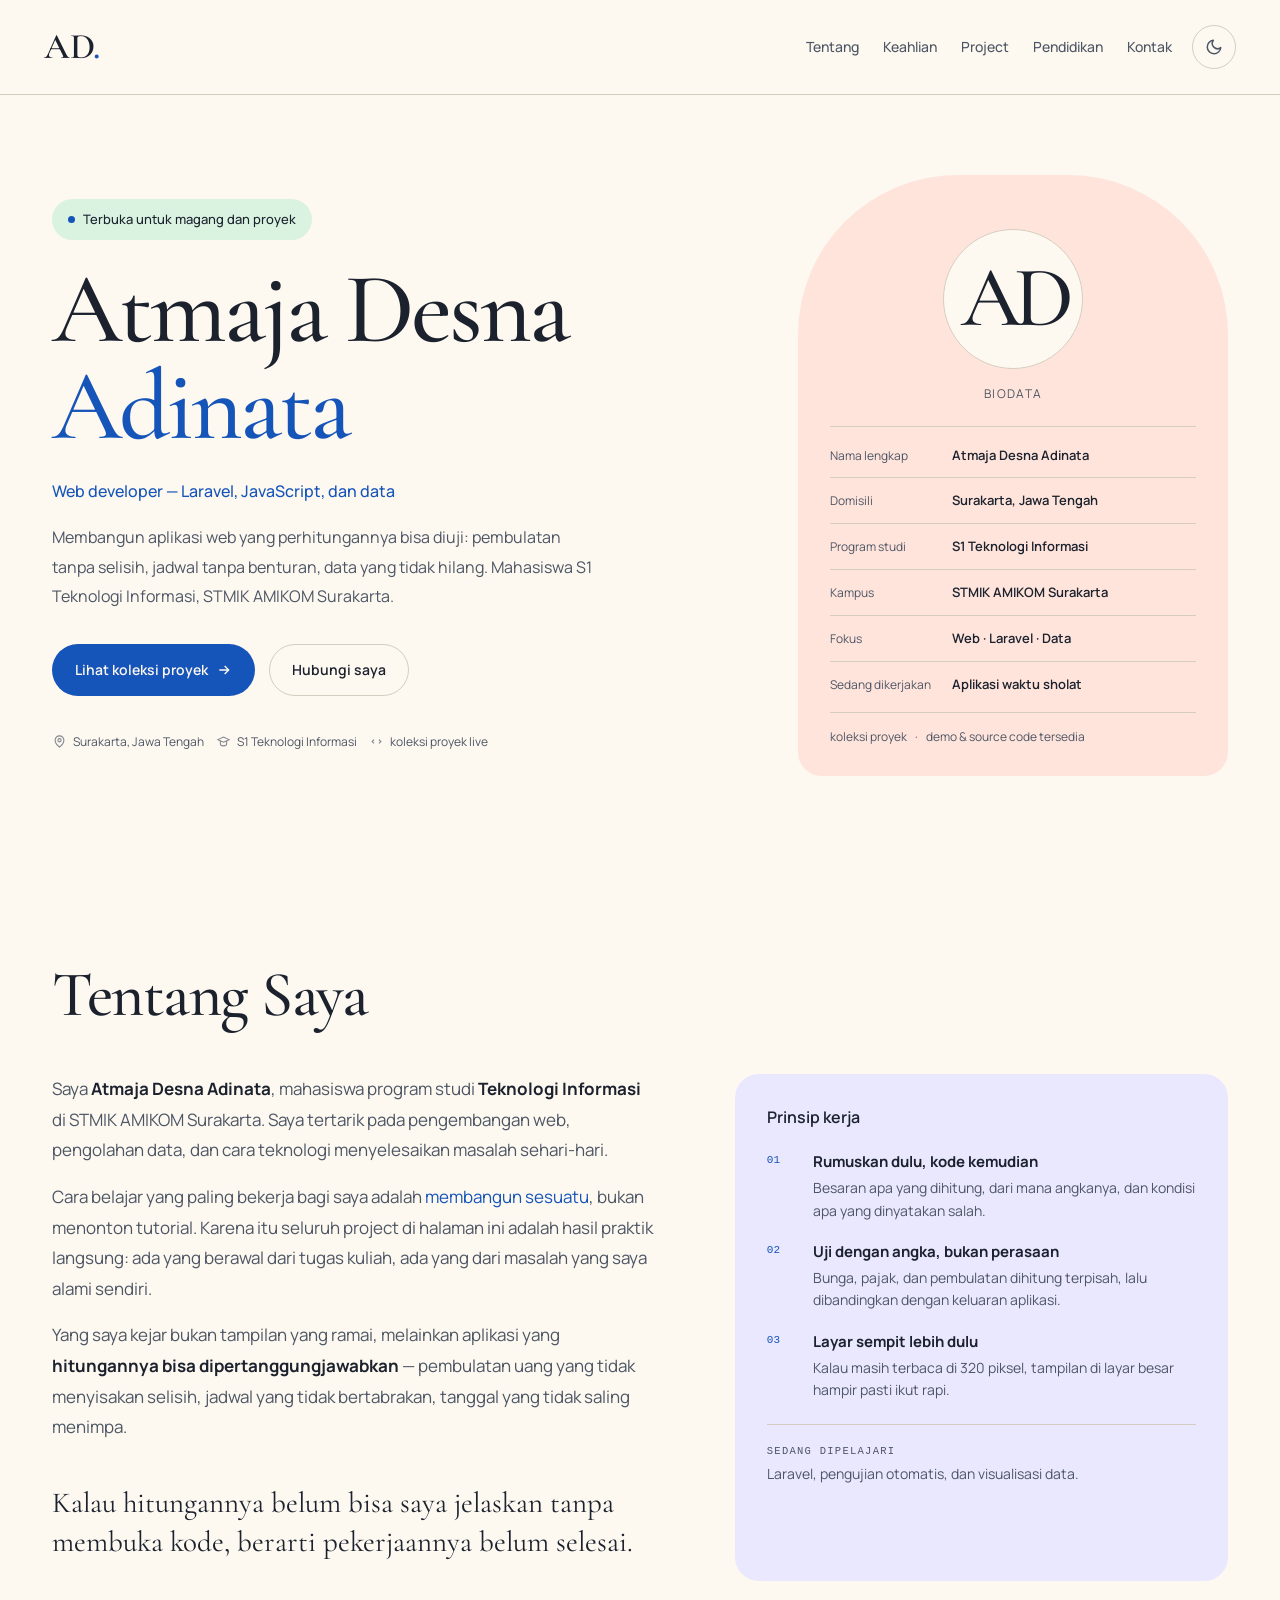
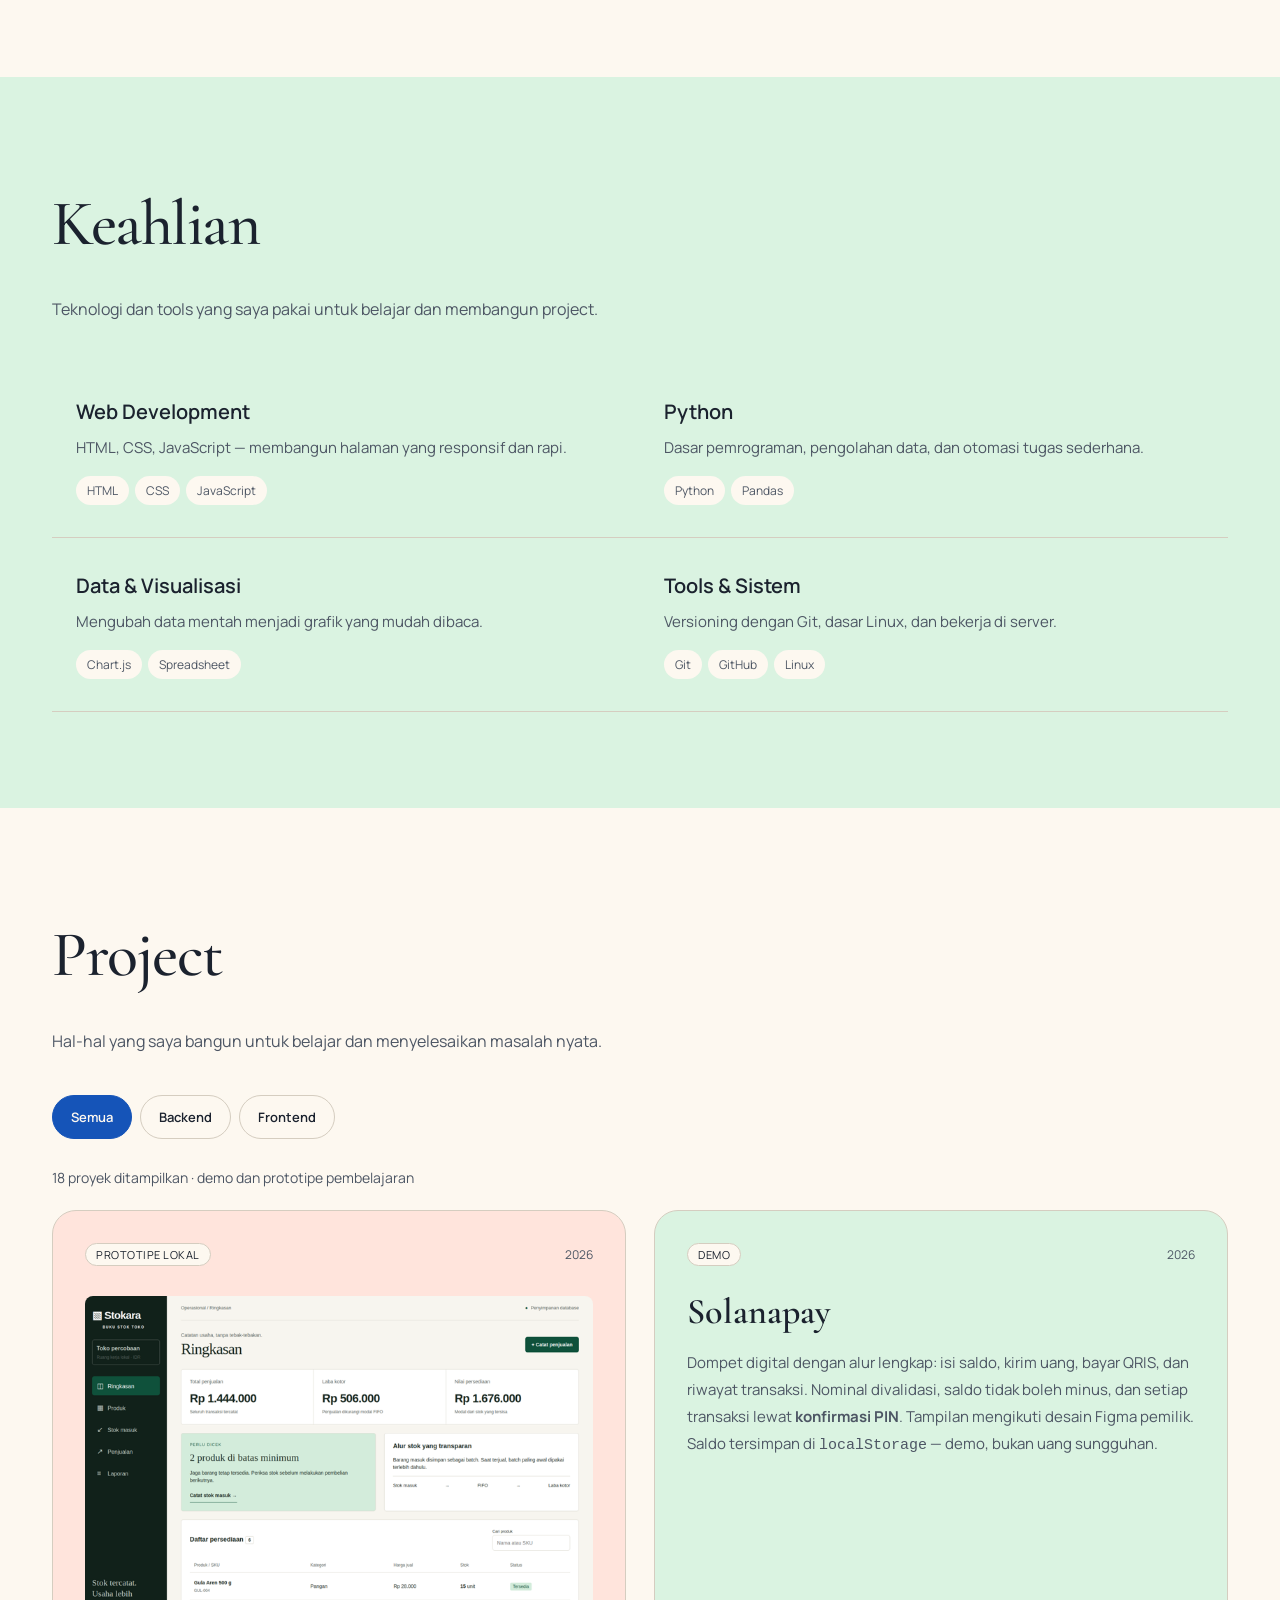
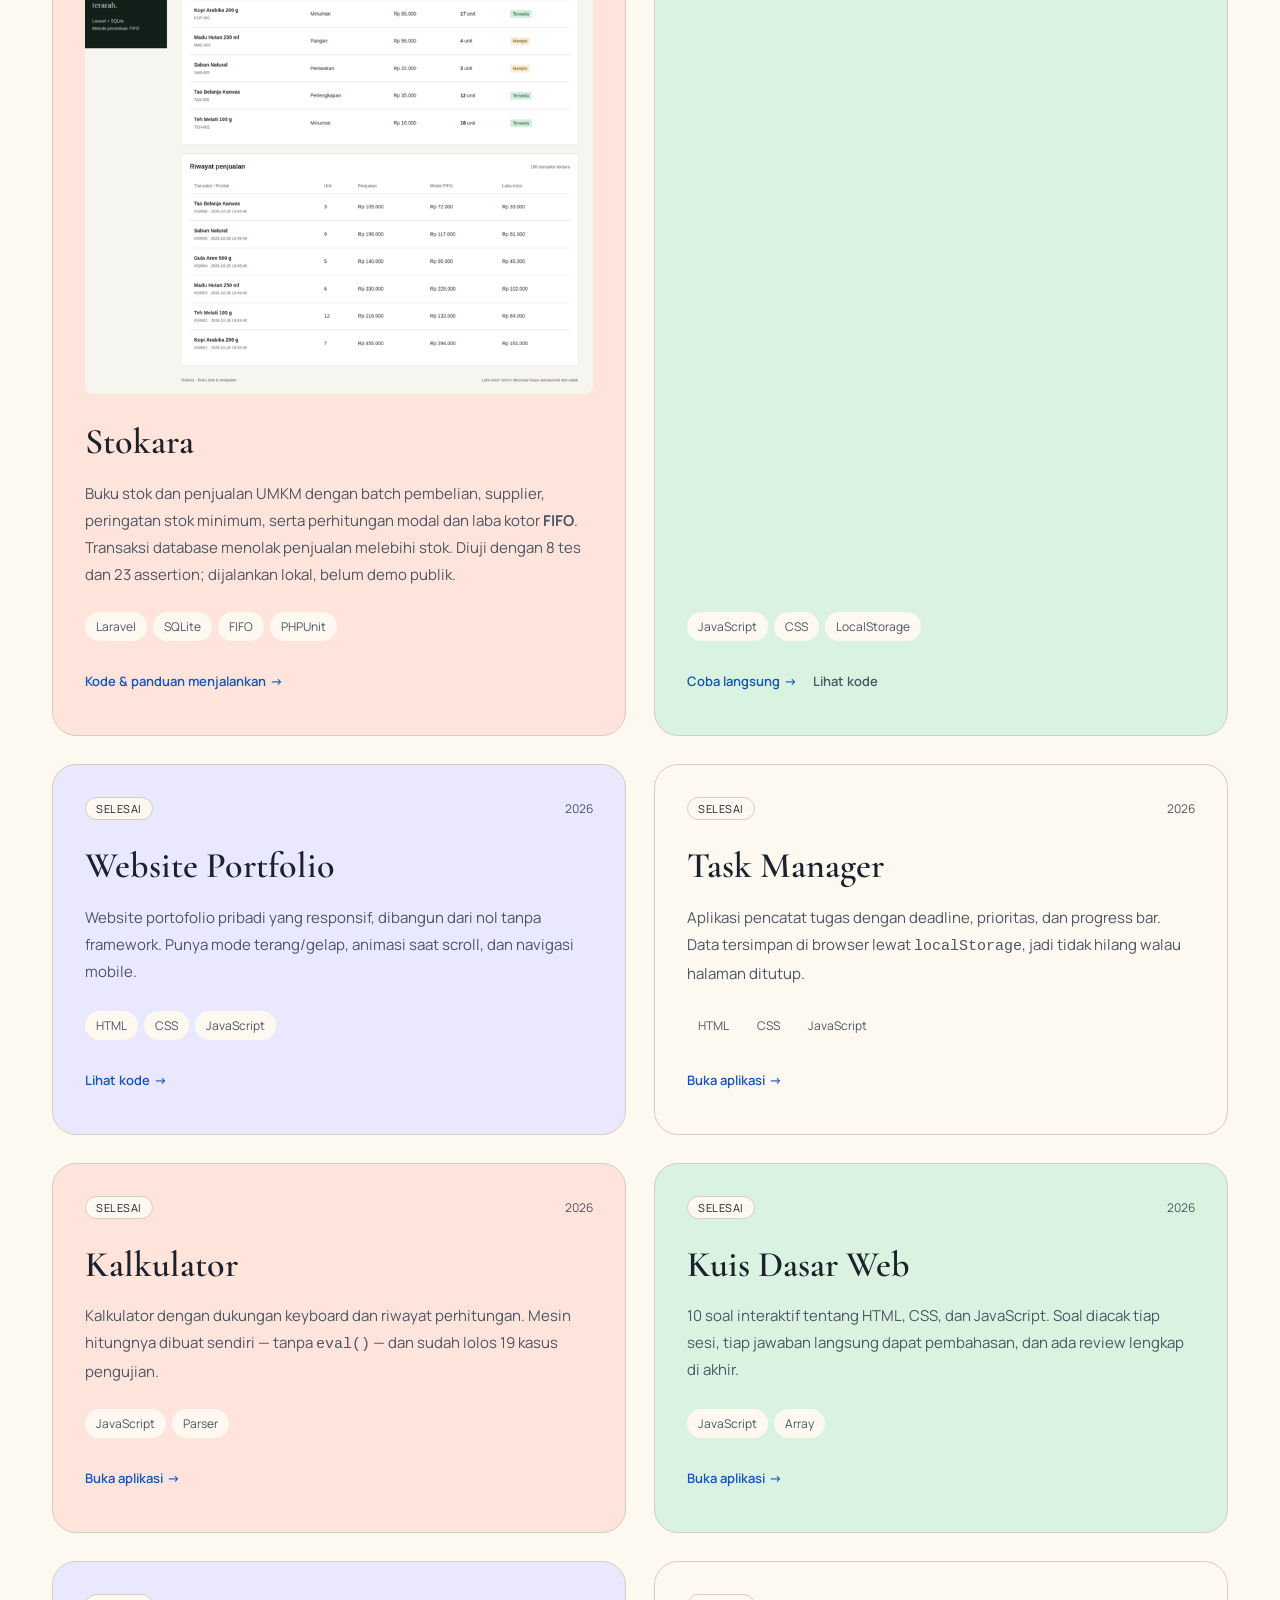
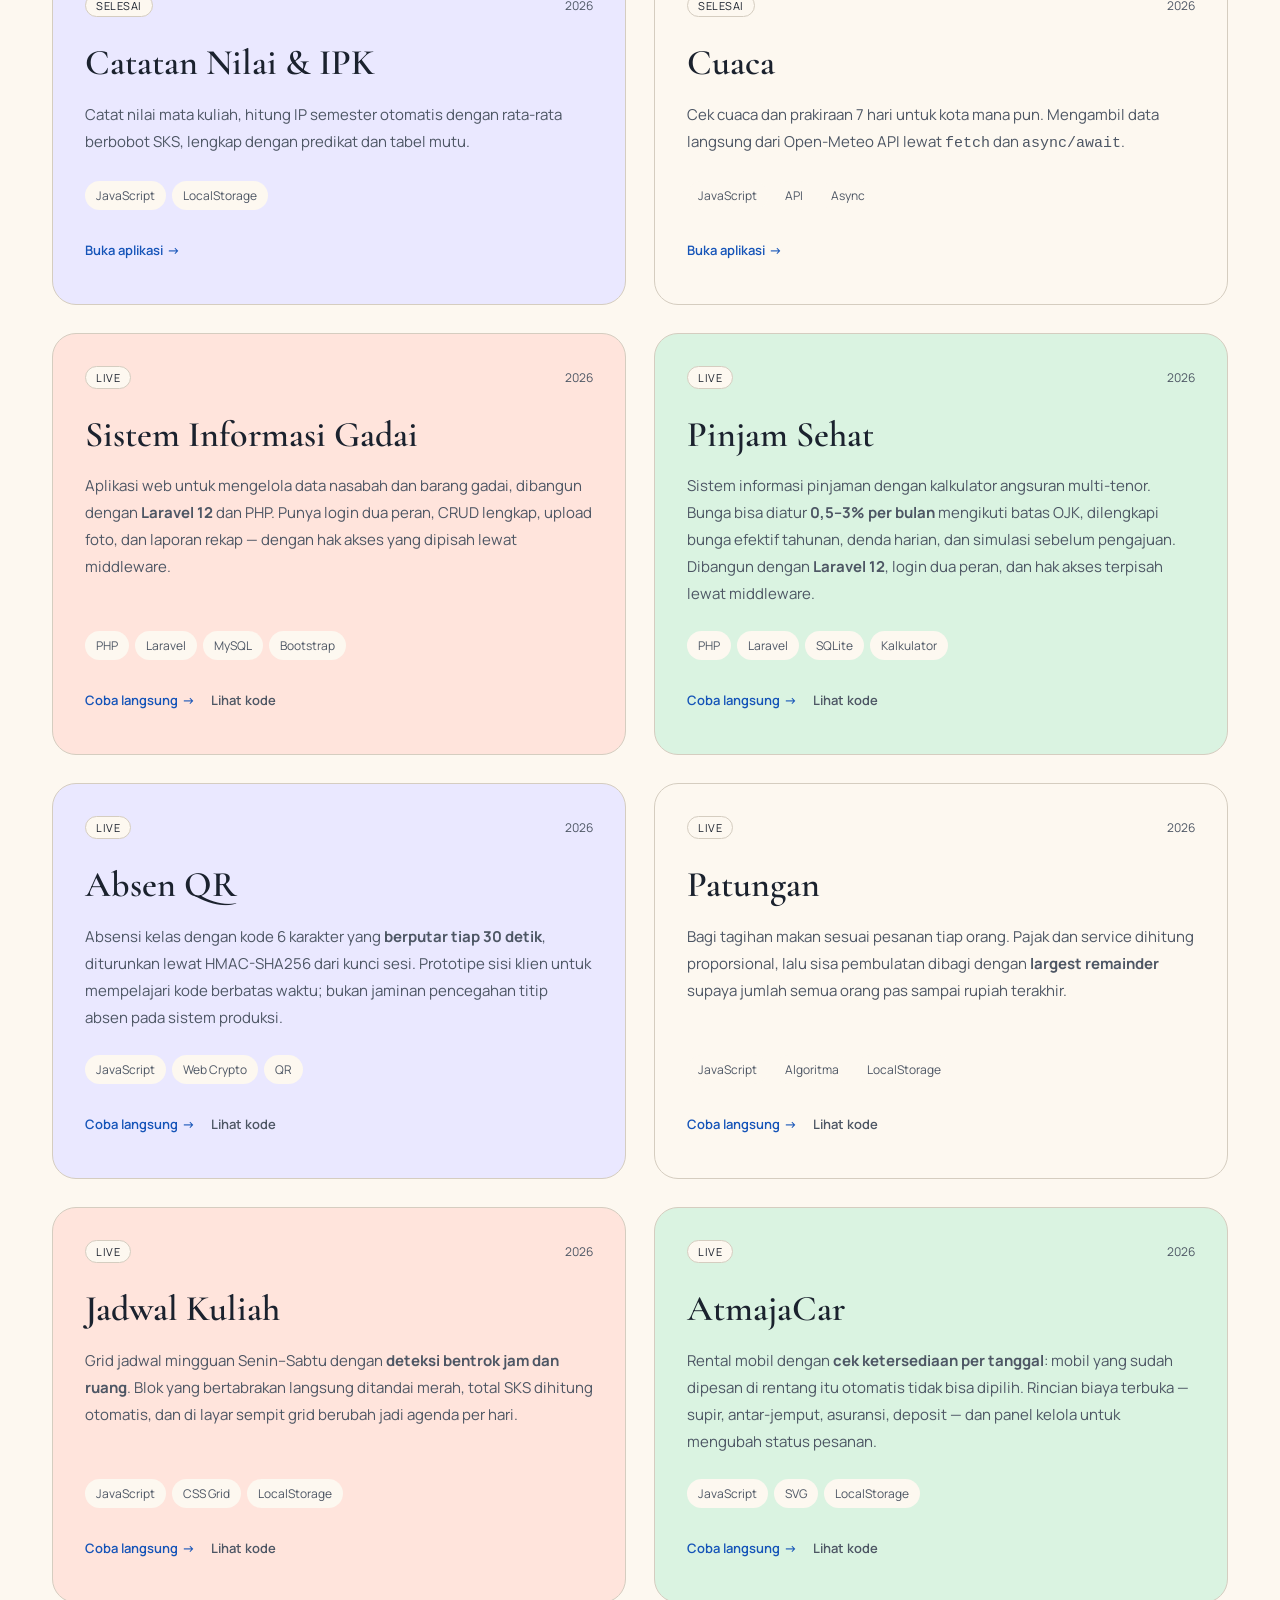
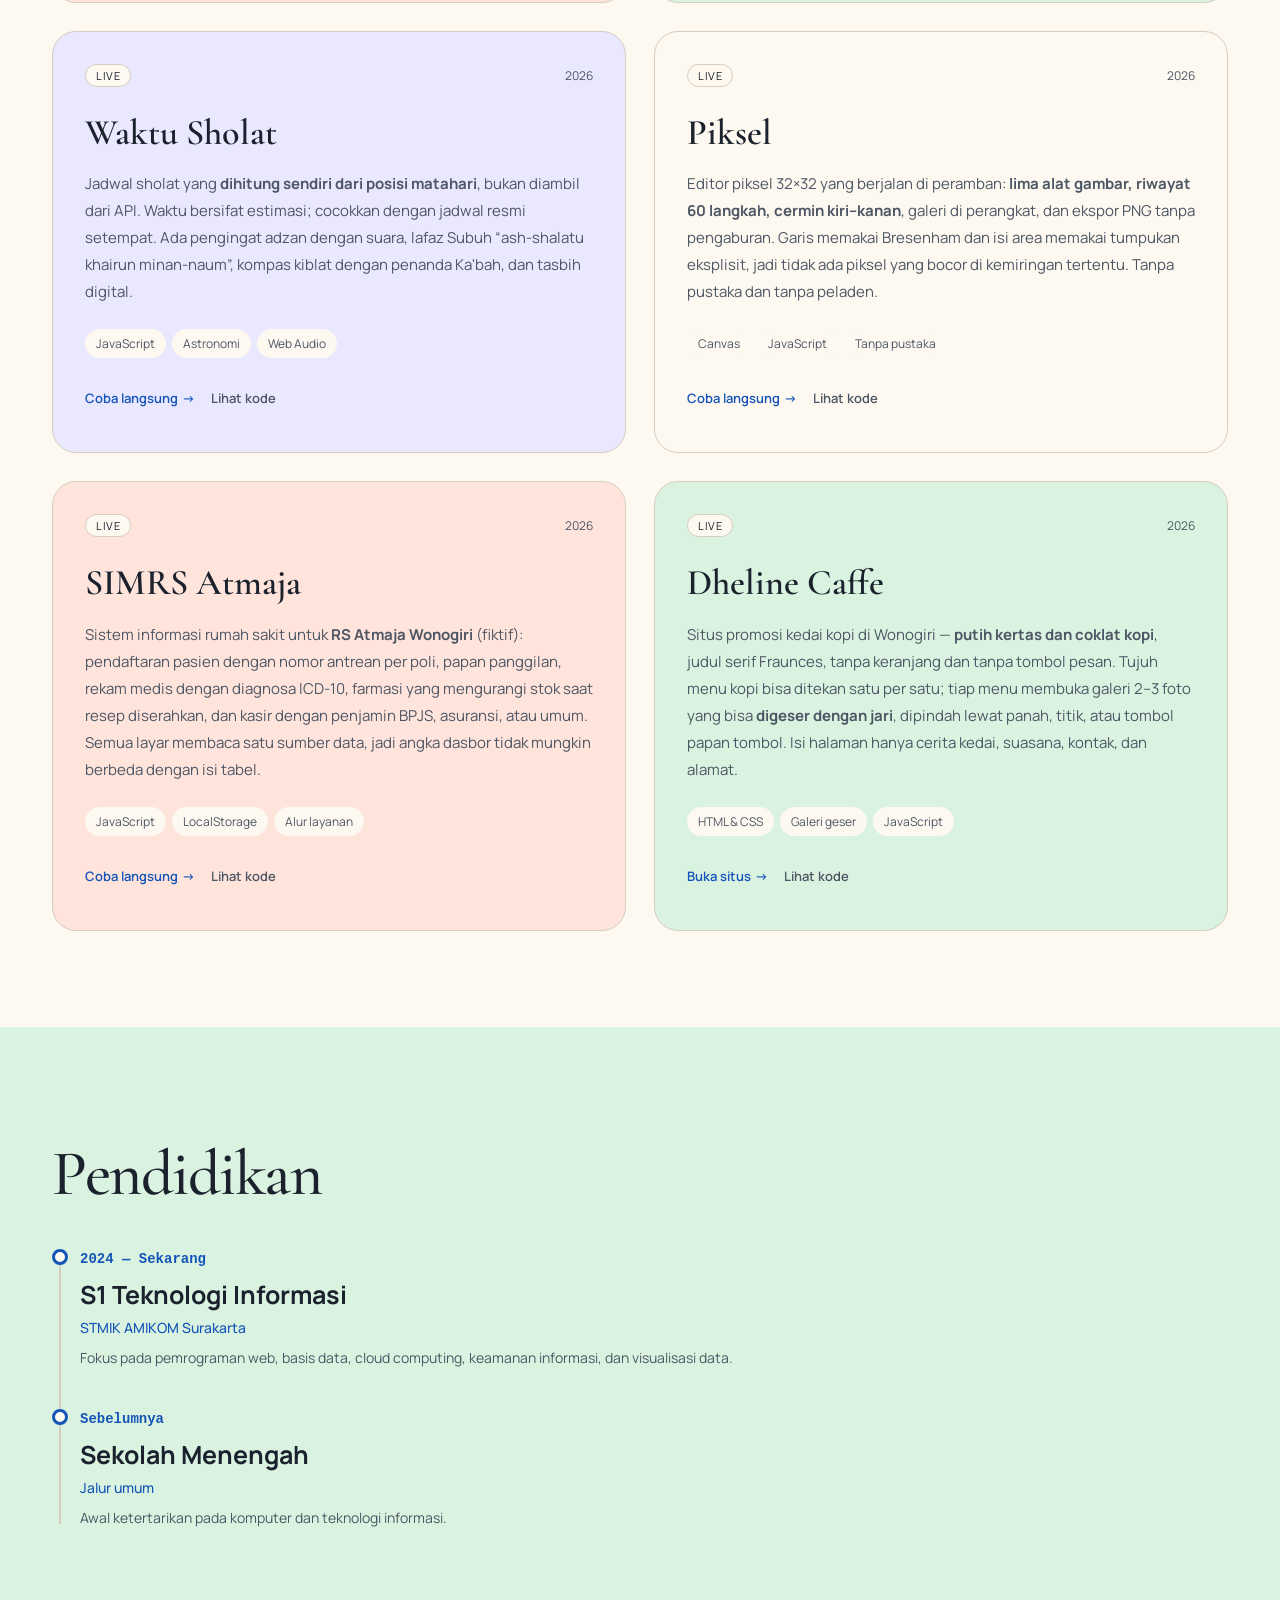
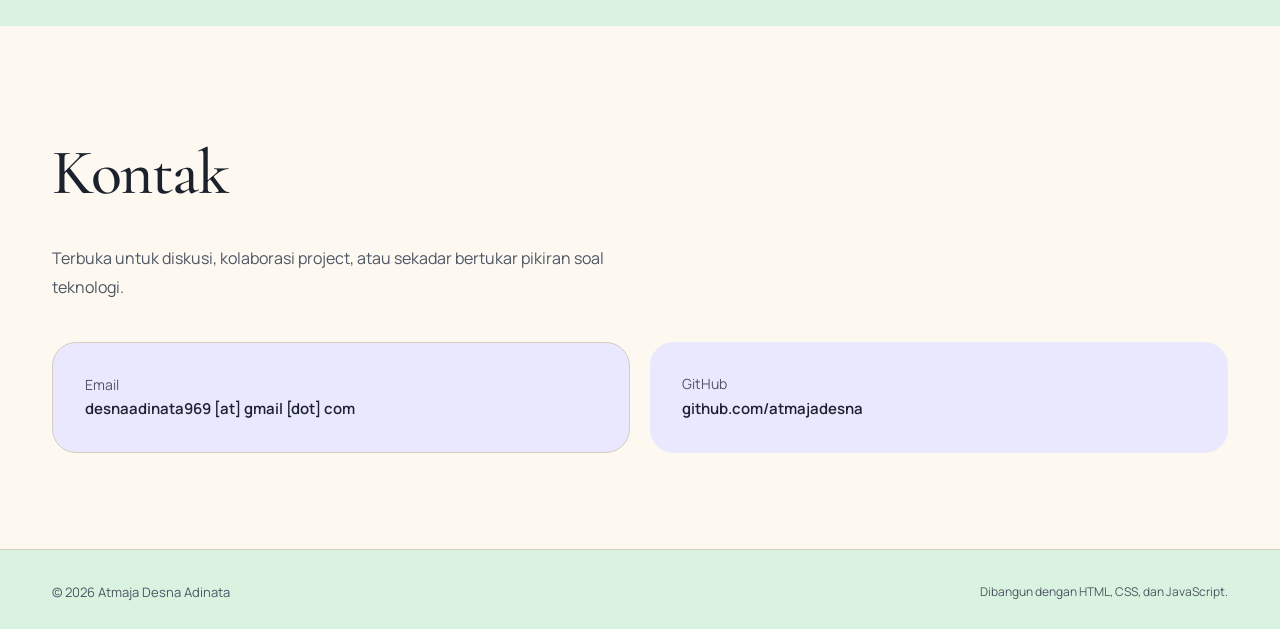
==== commit 00acd1f4: "Refresh portfolio with colorful editorial design and project filters" ====
--- a/index.html
+++ b/index.html
@@ -12,6 +12,10 @@
 <link rel="icon" href="data:image/svg+xml,<svg xmlns='http://www.w3.org/2000/svg' viewBox='0 0 100 100'><rect width='100' height='100' rx='22' fill='%236366f1'/><text x='50' y='70' font-size='52' font-family='sans-serif' font-weight='bold' fill='white' text-anchor='middle'>AD</text></svg>">
 <link rel="stylesheet" href="style.css?v=3">
 <link rel="stylesheet" href="refinement.css?v=4">
+<link rel="preconnect" href="https://fonts.googleapis.com">
+<link rel="preconnect" href="https://fonts.gstatic.com" crossorigin>
+<link href="https://fonts.googleapis.com/css2?family=Cormorant+Garamond:wght@400;500;600&family=Manrope:wght@400;500;600;700&display=swap" rel="stylesheet">
+<link rel="stylesheet" href="atelier.css?v=atelier1">
 </head>
 <body>
 <a class="skip-link" href="#main">Lewati ke konten</a>
@@ -236,6 +240,12 @@
       </header>
       <p class="section-sub reveal">Hal-hal yang saya bangun untuk belajar dan menyelesaikan masalah nyata.</p>
 
+      <div class="filter-bar" role="group" aria-label="Filter proyek">
+        <button type="button" data-filter="all" aria-pressed="true">Semua</button>
+        <button type="button" data-filter="backend" aria-pressed="false">Backend</button>
+        <button type="button" data-filter="frontend" aria-pressed="false">Frontend</button>
+      </div>
+      <p class="project-count" role="status" id="projectCount"></p>
       <div class="projects-grid">
 
         <article class="project-card reveal">
@@ -430,8 +440,8 @@
           <h3>Absen QR</h3>
           <p>
             Absensi kelas dengan kode 6 karakter yang <strong>berputar tiap 30 detik</strong>,
-            diturunkan lewat HMAC-SHA256 dari kunci sesi. Kode yang difoto lalu dikirim ke
-            teman sudah kedaluwarsa sebelum sempat dipakai.
+            diturunkan lewat HMAC-SHA256 dari kunci sesi. Prototipe sisi klien untuk mempelajari kode berbatas waktu;
+            bukan jaminan pencegahan titip absen pada sistem produksi.
           </p>
           <div class="tags"><span>JavaScript</span><span>Web Crypto</span><span>QR</span></div>
           <div class="project-links">
@@ -518,7 +528,7 @@
           <h3>Waktu Sholat</h3>
           <p>
             Jadwal sholat yang <strong>dihitung sendiri dari posisi matahari</strong>, bukan diambil
-            dari API — hasilnya sama dengan jadwal Kemenag sampai ke menit. Ada pengingat adzan
+            dari API. Waktu bersifat estimasi; cocokkan dengan jadwal resmi setempat. Ada pengingat adzan
             dengan suara, lafaz Subuh “ash-shalatu khairun minan-naum”, kompas kiblat dengan
             penanda Ka'bah, dan tasbih digital.
           </p>
@@ -680,6 +690,7 @@
   </div>
 </footer>
 
-<script src="script.js"></script>
+<script src="script.js?v=atelier1"></script>
+<script src="atelier.js?v=atelier1"></script>
 </body>
 </html>
--- a/atelier.css
+++ b/atelier.css
@@ -0,0 +1,9 @@
+/* Hallmark · macrostructure: Showcase · tone: colorful luxury · anchor hue: blue
+ * pre-emit critique: P4 H4 E4 S4 R4 V4 */
+@import url('tokens.css?v=atelier1');
+html,body{overflow-x:clip;background:var(--color-paper);color:var(--color-ink);font-family:var(--font-body);--bg:var(--color-paper);--bg-alt:var(--color-mint);--bg-card:var(--color-paper);--text:var(--color-ink);--text-muted:var(--color-muted);--text-faint:var(--color-muted);--border:var(--color-line);--border-subtle:var(--color-line);--primary:var(--color-blue);--primary-light:var(--color-blue);--accent:var(--color-blue)}
+.skip-link{top:-100px}.skip-link:focus{top:16px}[hidden]{display:none!important}a,button{touch-action:manipulation}a:focus-visible,button:focus-visible{outline:3px solid var(--color-blue);outline-offset:5px}h1,h2,h3{font-style:normal;overflow-wrap:anywhere;min-width:0}section[id]{scroll-margin-top:110px}.container,.nav{max-width:1240px}.container{padding-inline:32px}.site-header,[data-theme=light] .site-header{background:var(--color-paper);backdrop-filter:none;border-bottom:1px solid var(--color-line)}.nav{padding-block:18px}.brand{font-family:var(--font-display);font-size:36px;font-weight:600}.brand .dot{color:var(--color-blue)}.menu a{display:inline-flex;align-items:center;min-height:44px;font-size:14px;white-space:nowrap}.theme-toggle,.nav-toggle{width:44px;height:44px;border-radius:50%;flex:none}.nav-toggle{padding:11px}.hero{min-height:720px;padding:80px 0 72px;overflow:visible}.hero-inner{width:100%}.hero-grid{grid-template-columns:minmax(0,1.35fr) minmax(0,.85fr);gap:64px}.hero-glow,.scroll-hint,.section-num{display:none}.status-pill{border:0;background:var(--color-mint);color:var(--color-ink);font-size:13px;padding:10px 16px}.status-dot{animation:none;box-shadow:none;background:var(--color-blue)}.hero-title{font-family:var(--font-display);font-size:clamp(58px,7.8vw,108px);font-weight:500;letter-spacing:-3px;line-height:.97;margin-bottom:24px}.hero-title .grad{background:none;color:var(--color-blue);-webkit-text-fill-color:var(--color-blue)}.hero-role{font-size:16px;color:var(--color-blue)}.hero-desc{font-size:16px;max-width:54ch;line-height:1.85}.hero-meta{font-size:12px;gap:12px}.btn{border-radius:99px;min-height:52px;white-space:nowrap;padding:14px 22px;font-size:14px;box-shadow:none;transition:transform .18s var(--ease-out)}.btn-primary{background:var(--color-blue);color:var(--color-paper)}.btn-primary:hover{background:var(--color-blue)}.btn-ghost{border-color:var(--color-line)}.id-card{background:var(--color-coral);border:0;border-radius:160px 160px 24px 24px;padding:54px 32px 28px;box-shadow:none;transform:rotate(2deg)}.id-card::before{display:none}.id-card__top{flex-direction:column;padding-bottom:24px}.id-card__mono{font-family:var(--font-display);font-size:86px;font-weight:500;letter-spacing:-8px;width:140px;height:140px;border-radius:50%;background:var(--color-paper);color:var(--color-ink);border:1px solid var(--color-line)}.id-card__label{font:12px var(--font-body);letter-spacing:.12em}.id-card__rows>div{grid-template-columns:110px minmax(0,1fr);padding:12px 0}.id-card__rows dt{font:12px var(--font-body);letter-spacing:0;text-transform:none}.id-card__rows dd{font-size:13px}.id-card__foot{font:12px var(--font-body);line-height:1.7}.section{padding:96px 0}.section-head{display:block;margin-bottom:20px}.section-head h2{font-family:var(--font-display);font-size:clamp(40px,5vw,64px);font-weight:500;letter-spacing:-1.5px}.section-sub{font-size:16px;line-height:1.8}.about-grid{grid-template-columns:minmax(0,1.1fr) minmax(0,.9fr);gap:80px}.about-text{font-size:17px}.about-side{padding:32px;border-radius:var(--radius-card);background:var(--color-lilac)}.about-side__title{font:600 16px var(--font-body);text-transform:none;letter-spacing:0;color:var(--color-ink)}.about-quote{border:0;padding:20px 0;font-family:var(--font-display);font-size:29px;line-height:1.35}.principles b{font-size:15px}.principles p,.about-now p{font-size:14px}.skills-grid{grid-template-columns:repeat(2,minmax(0,1fr));gap:0}.skill-card{border:0;border-radius:0;border-bottom:1px solid var(--color-line);padding:32px 24px;background:none;box-shadow:none}.skill-card:hover{transform:none;box-shadow:none;border-color:var(--color-line)}.skill-icon{display:none}.skill-card h3{font-size:20px}.skill-card p{font-size:15px}.tags span{font:12px var(--font-body);border:0;border-radius:99px;padding:6px 11px;background:var(--color-paper)}.projects-grid{grid-template-columns:repeat(2,minmax(0,1fr));gap:28px}.project-card,.project-card--lebar{display:flex;grid-column:auto;min-width:0;border:1px solid var(--color-line);border-radius:var(--radius-card);padding:32px;background:var(--color-paper);box-shadow:none;transition:transform .18s var(--ease-out)}.project-card:nth-child(4n+1){background:var(--color-coral)}.project-card:nth-child(4n+2){background:var(--color-mint)}.project-card:nth-child(4n+3){background:var(--color-lilac)}.project-card:hover{transform:translateY(-3px);box-shadow:none;border-color:var(--color-blue)}.project-card h3,.project-card--lebar h3{font-family:var(--font-display);font-size:36px;font-weight:600;line-height:1.1;margin:12px 0 18px}.project-card p,.project-card--lebar p{font-size:15px;line-height:1.8;margin-bottom:24px}.project-top{width:100%}.project-badge.done{color:var(--color-ink);background:var(--color-paper);border:1px solid var(--color-line);font:11px var(--font-body)}.project-date{font:12px var(--font-body)}.project-card .tags,.project-card--lebar .tags{justify-content:flex-start;margin-bottom:18px}.project-links,.project-card--lebar .project-links{justify-content:flex-start;gap:16px}.project-link{font:600 13px var(--font-body);min-height:44px;white-space:nowrap;max-width:100%;color:var(--color-blue)}.project-link:hover{gap:4px}.project-card .tags span{background:var(--color-paper)}.filter-bar{display:flex;gap:8px;flex-wrap:wrap;margin-bottom:28px}.filter-bar button{font:600 13px var(--font-body);min-height:44px;padding:10px 18px;border:1px solid var(--color-line);border-radius:99px;color:var(--color-ink);background:var(--color-paper);cursor:pointer}.filter-bar button[aria-pressed=true]{background:var(--color-blue);color:var(--color-paper);border-color:var(--color-blue)}.project-count{font-size:14px;color:var(--color-muted);margin-bottom:20px}.timeline{max-width:800px}.timeline-body h3{font-size:25px}.timeline-period,.timeline-body p:last-child{font-size:14px}.contact-grid{max-width:none;grid-template-columns:repeat(2,minmax(0,1fr))}.contact-card{padding:32px;background:var(--color-lilac);border:0;border-radius:var(--radius-card);box-shadow:none;min-width:0}.contact-card:hover{box-shadow:none}.contact-icon{display:none}.contact-label{font:14px var(--font-body);text-transform:none;letter-spacing:0}.contact-value{font-size:15px;word-break:normal;overflow-wrap:anywhere}.site-footer{background:var(--color-mint)}.footer-inner{font-size:13px}.footer-note{font:12px var(--font-body)}.reveal{opacity:1;transform:none;transition:none}
+@media(max-width:960px){.hero-grid{grid-template-columns:minmax(0,1fr) minmax(0,.8fr);gap:32px}.hero-title{font-size:76px}.id-card{padding:36px 24px 24px}.id-card__rows>div{grid-template-columns:minmax(0,1fr);gap:4px}.about-grid{gap:32px}}
+@media(max-width:768px){.container{padding-inline:24px}.hero{padding:48px 0 64px;min-height:auto}.hero-grid,.about-grid,.projects-grid,.contact-grid{grid-template-columns:minmax(0,1fr)}.hero-title{font-size:76px}.hero-grid{gap:48px}.id-card{max-width:none;transform:none;border-radius:100px 100px 24px 24px}.id-card__rows>div{grid-template-columns:110px minmax(0,1fr)}.id-card__mono{width:100px;height:100px;font-size:64px}.section{padding:64px 0}.menu{background:var(--color-paper);top:81px}.menu a{width:100%}.skills-grid{grid-template-columns:minmax(0,1fr)}.project-card,.project-card--lebar{padding:24px}.project-link{font-size:12px}.about-side{padding:24px}.hero-meta{gap:12px}.hero-actions{gap:10px}.btn{padding-inline:18px;font-size:13px}.section-head h2{font-size:48px}}
+@media(max-width:375px){.container{padding-inline:20px}.hero-title{font-size:64px}.hero-actions{flex-direction:column;align-items:flex-start}.id-card{padding-inline:20px}.id-card__rows>div{grid-template-columns:minmax(0,1fr)}.project-card{padding:20px}.project-link{font-size:11px}}
+@media(prefers-reduced-motion:reduce){html{scroll-behavior:auto}*,*::before,*::after{animation:none!important;transition:none!important;scroll-behavior:auto!important}}
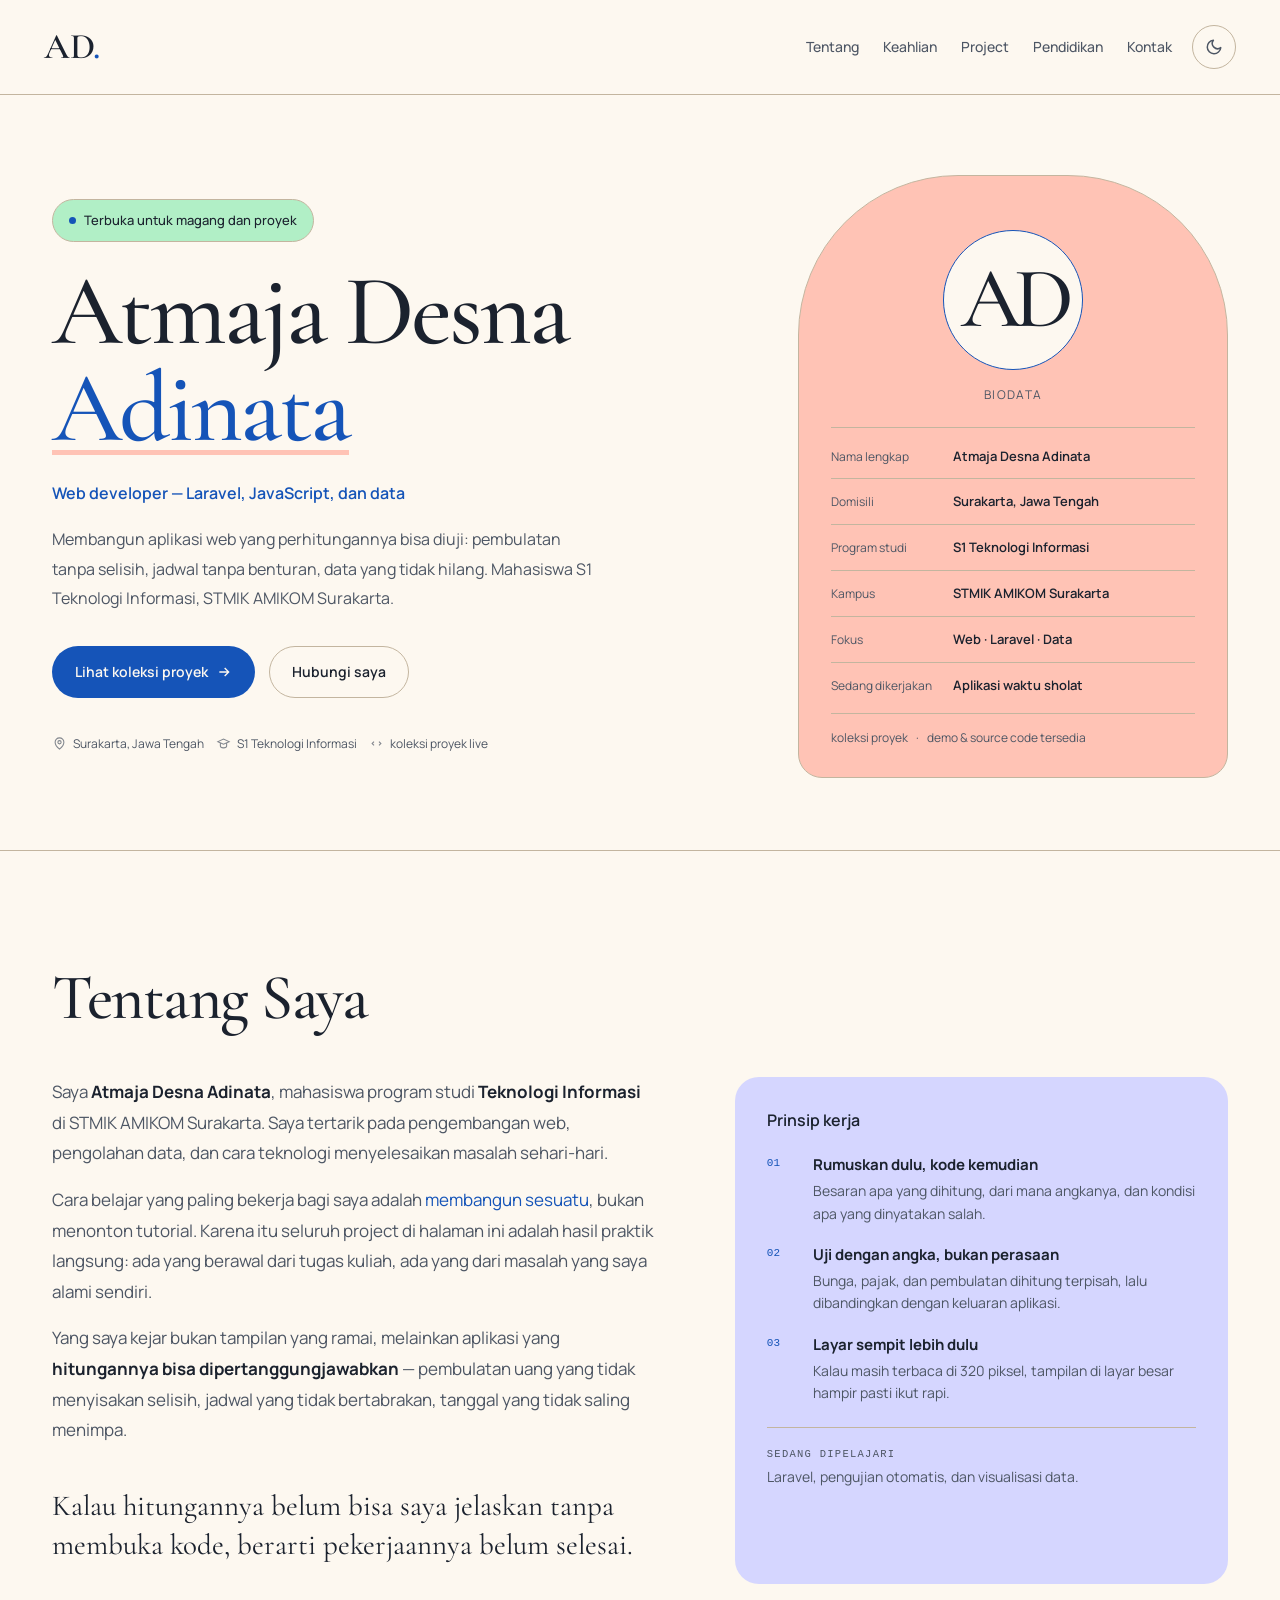
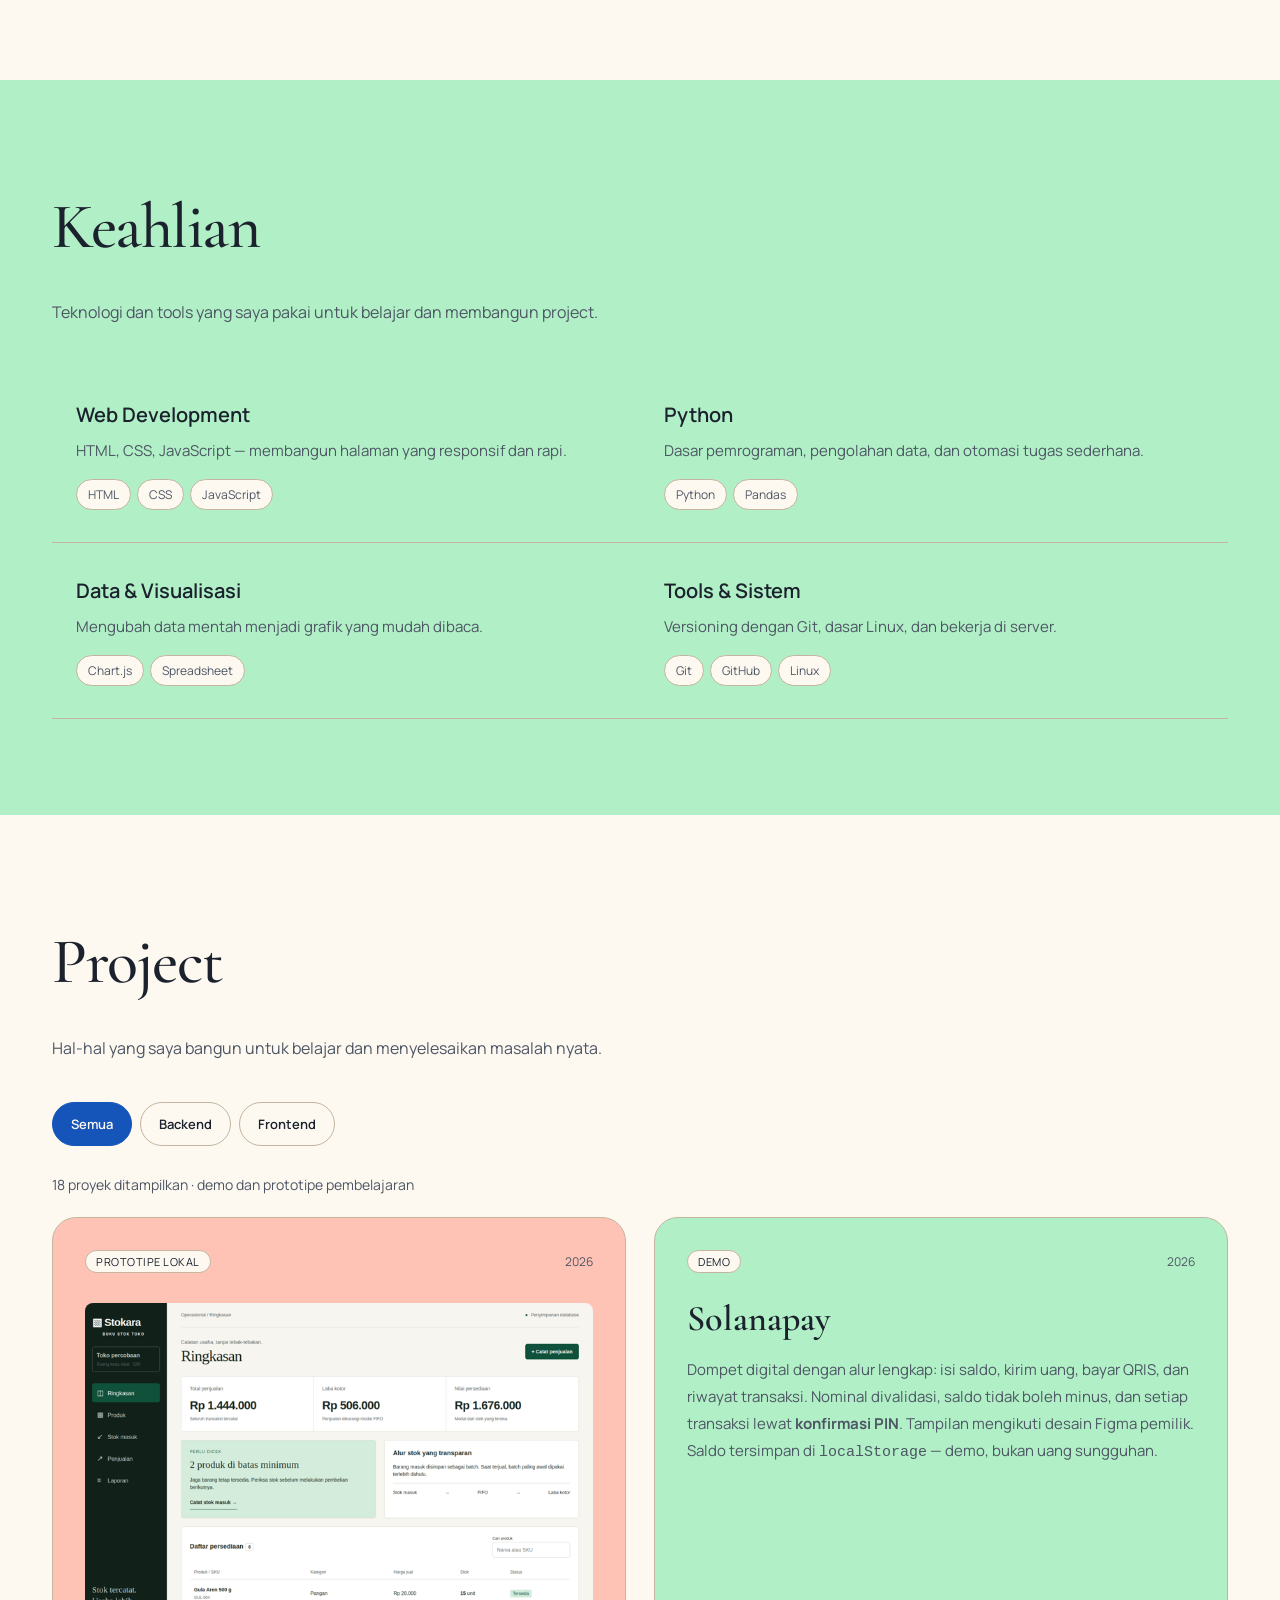
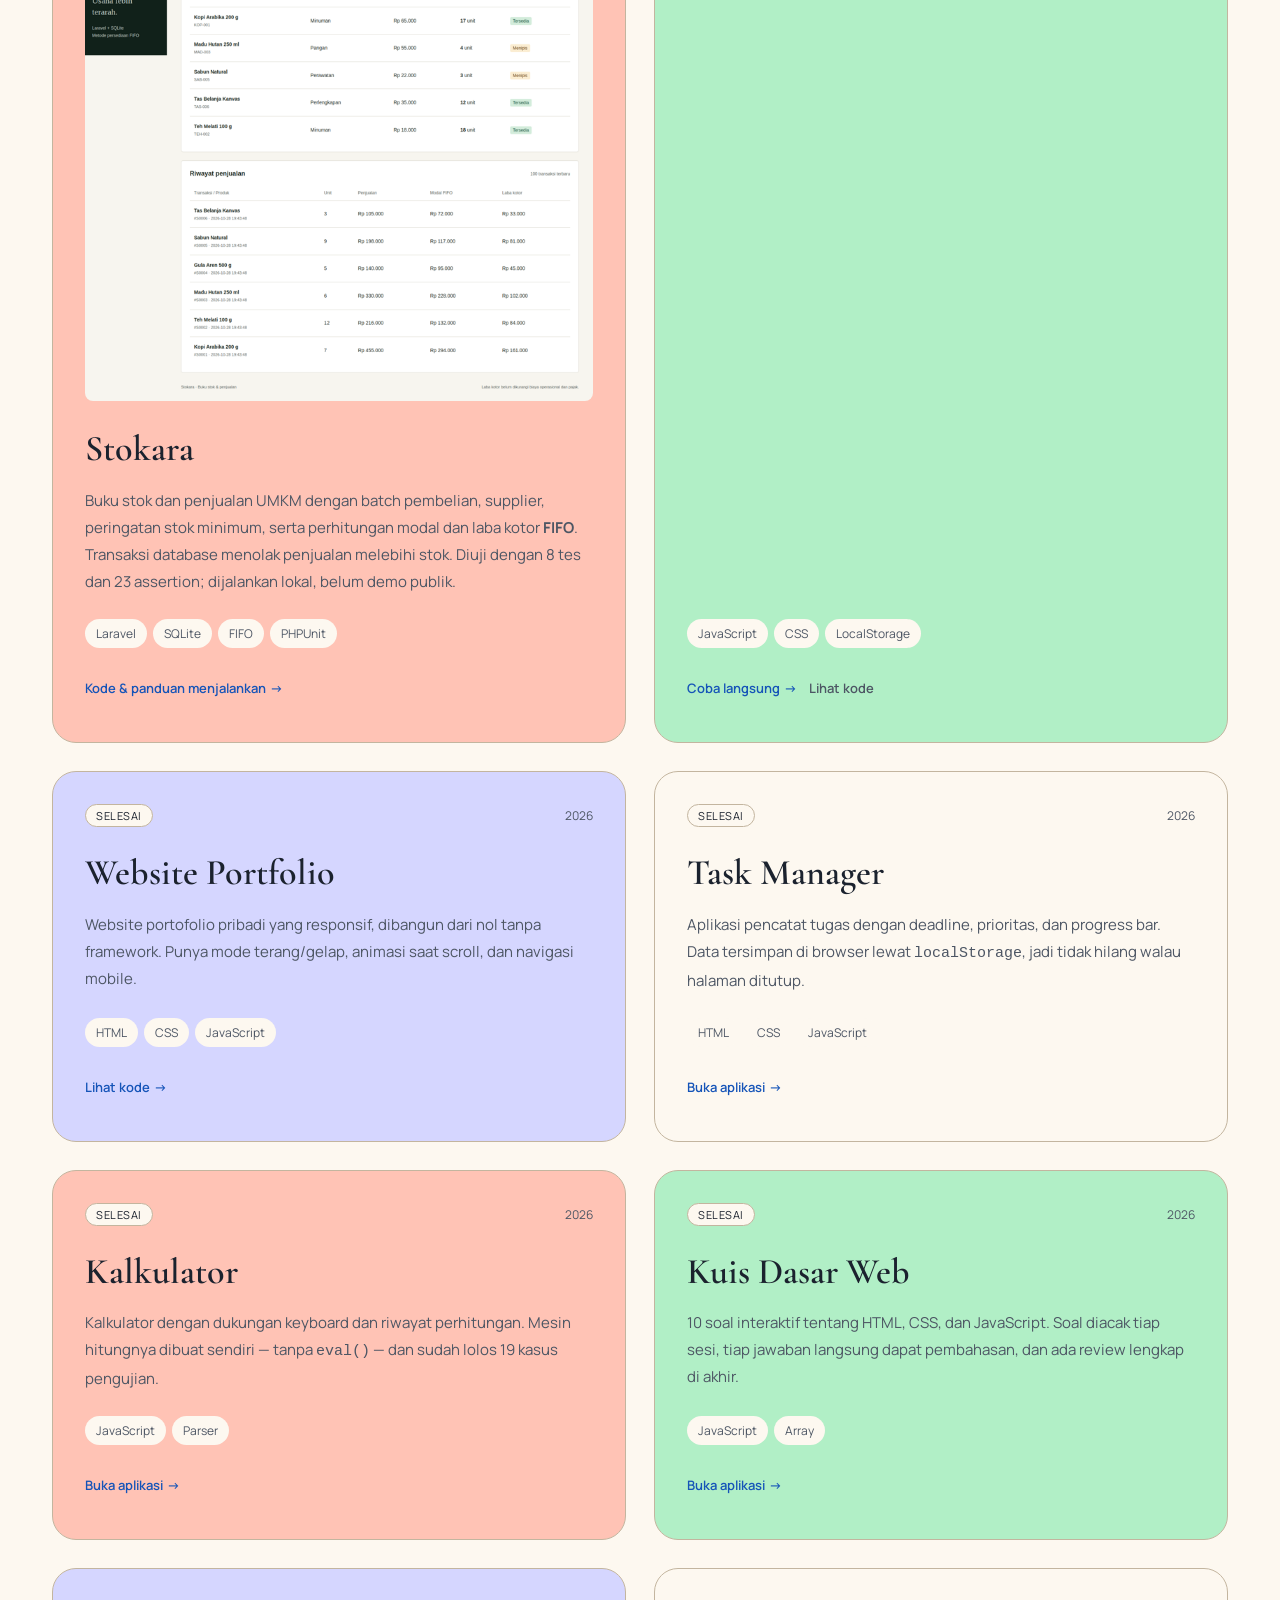
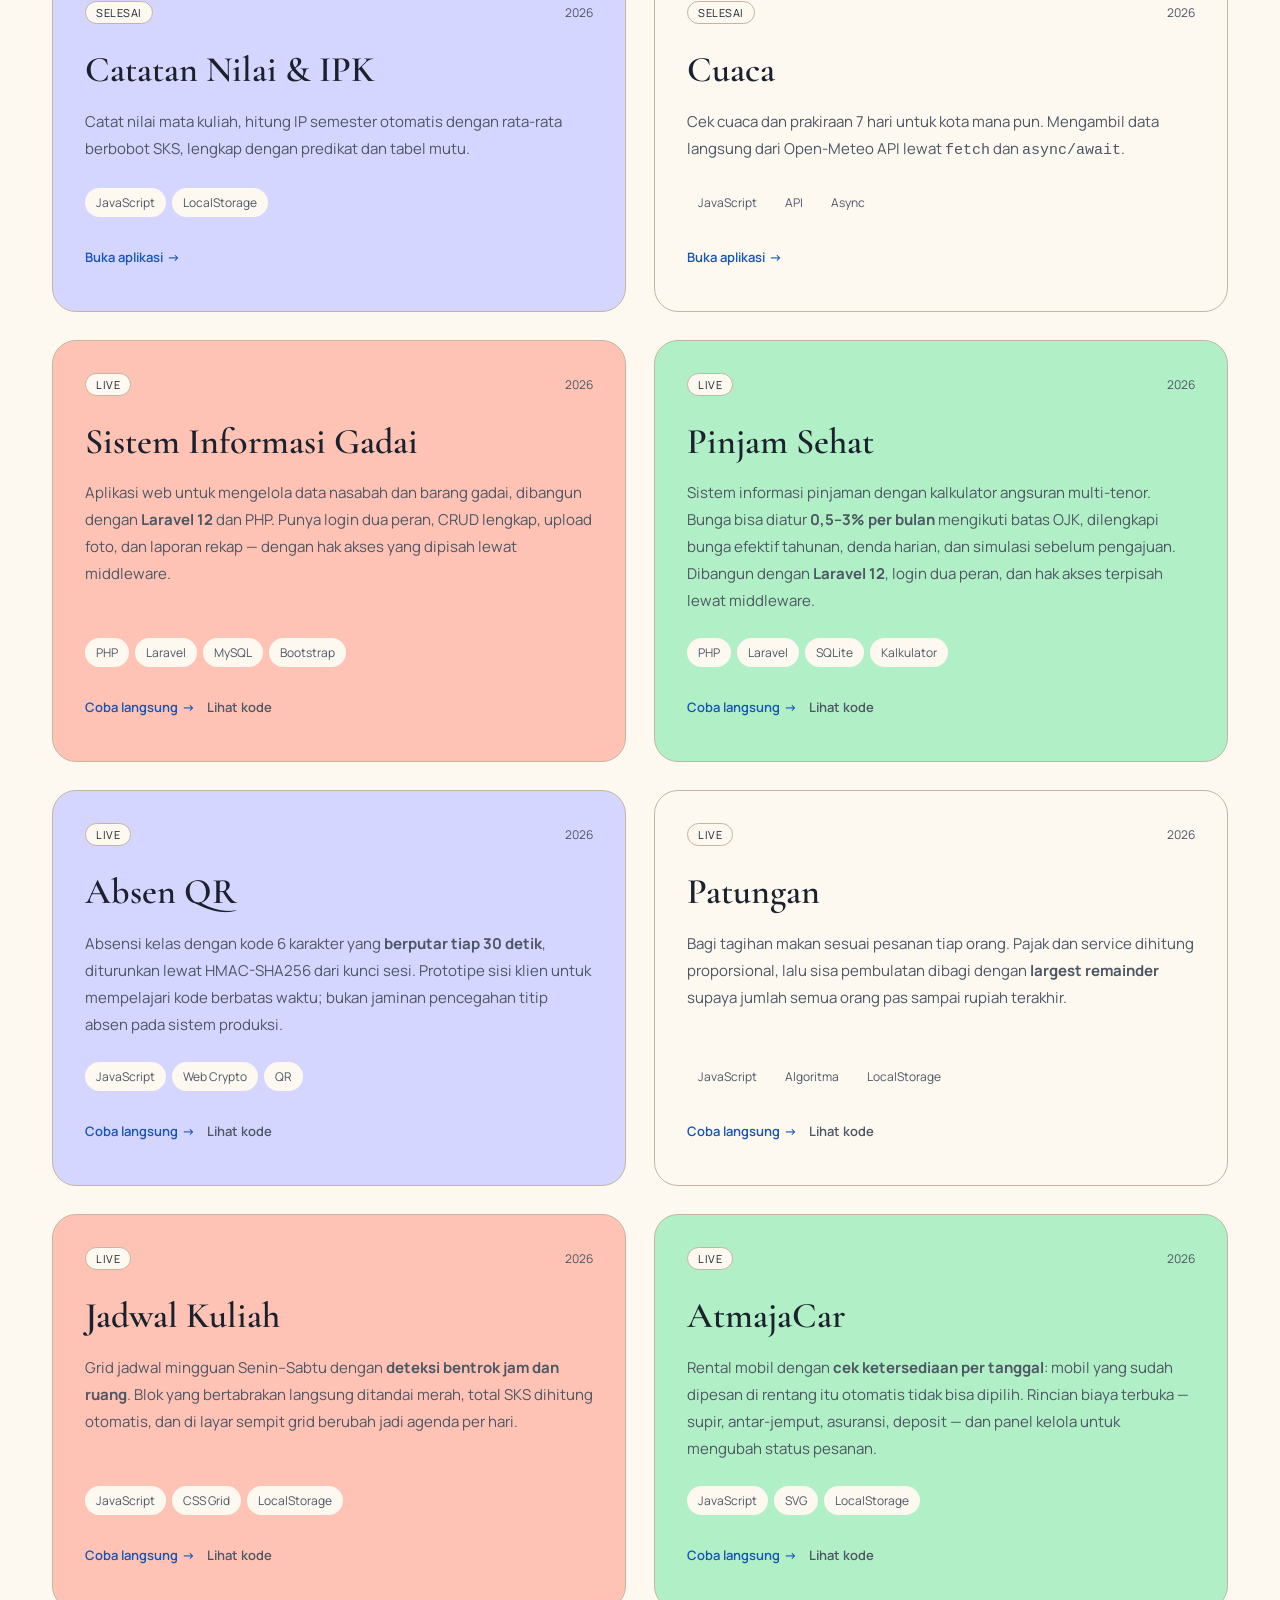
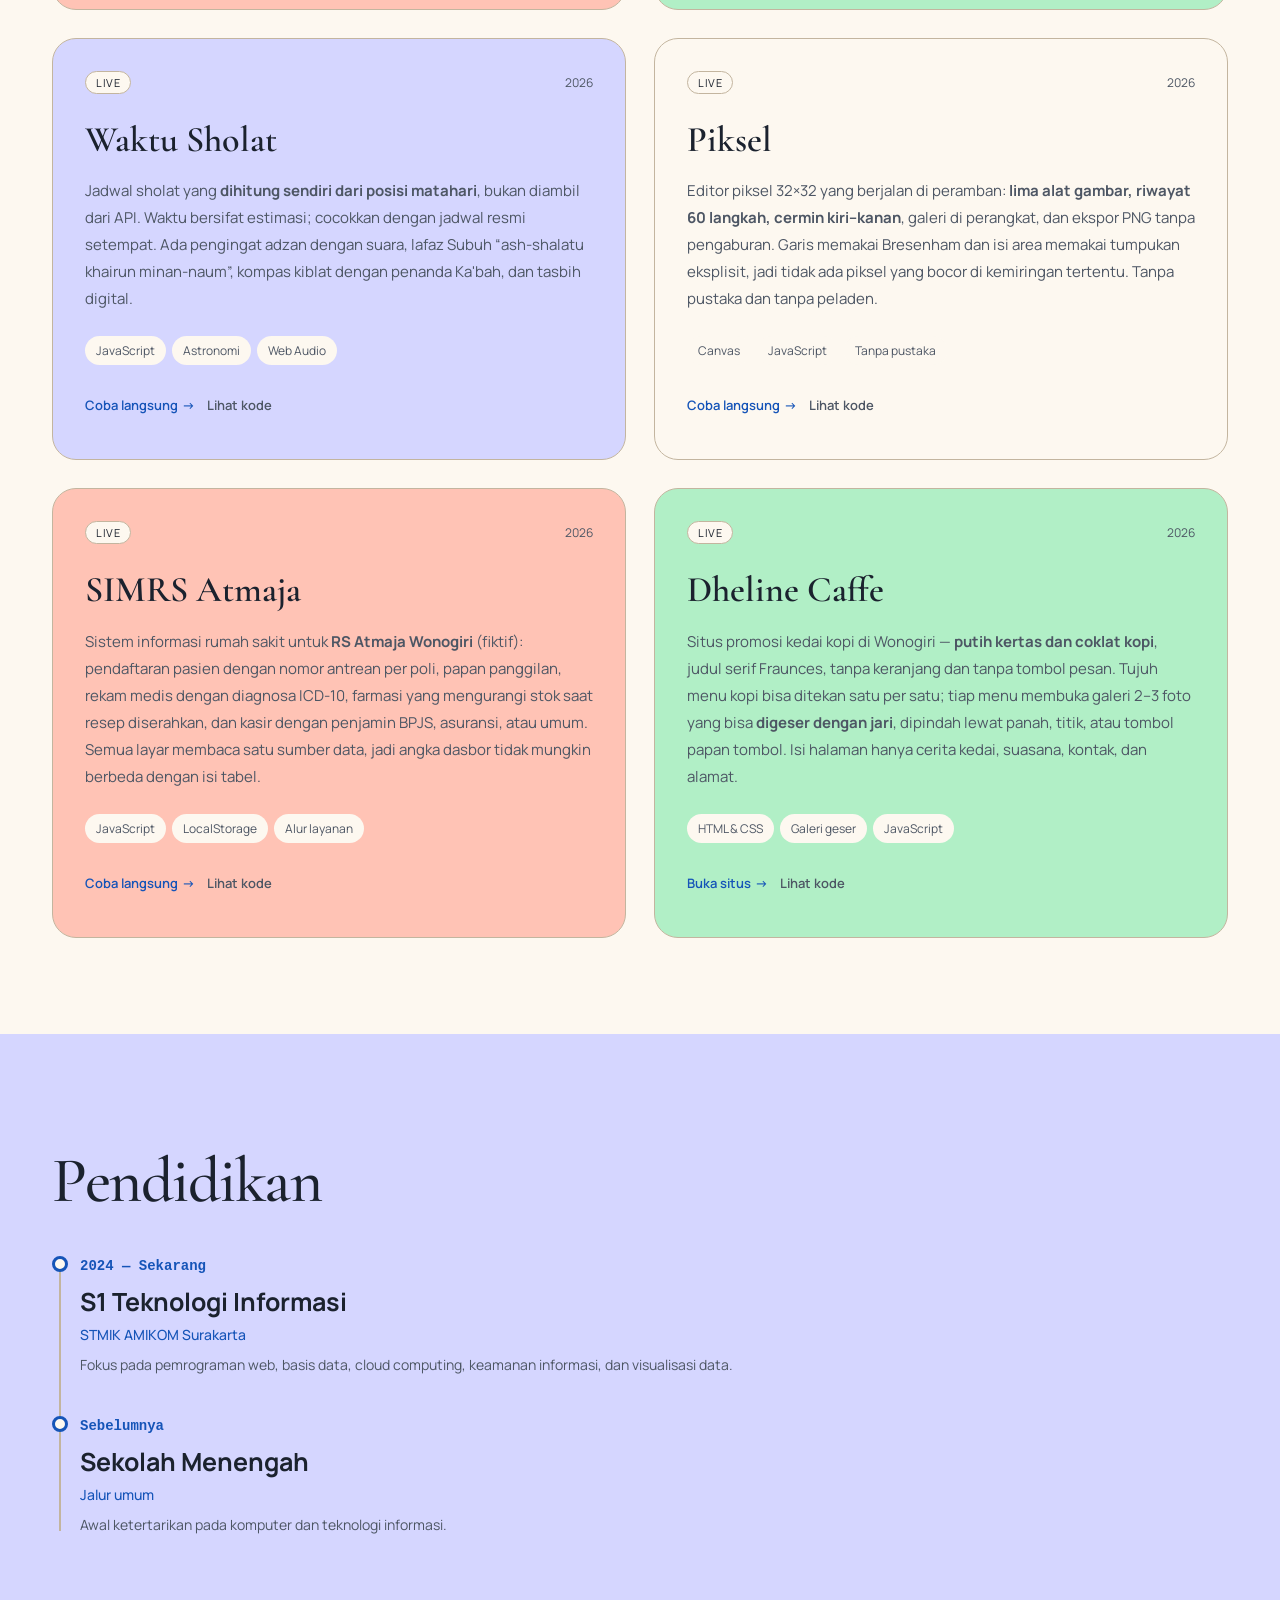
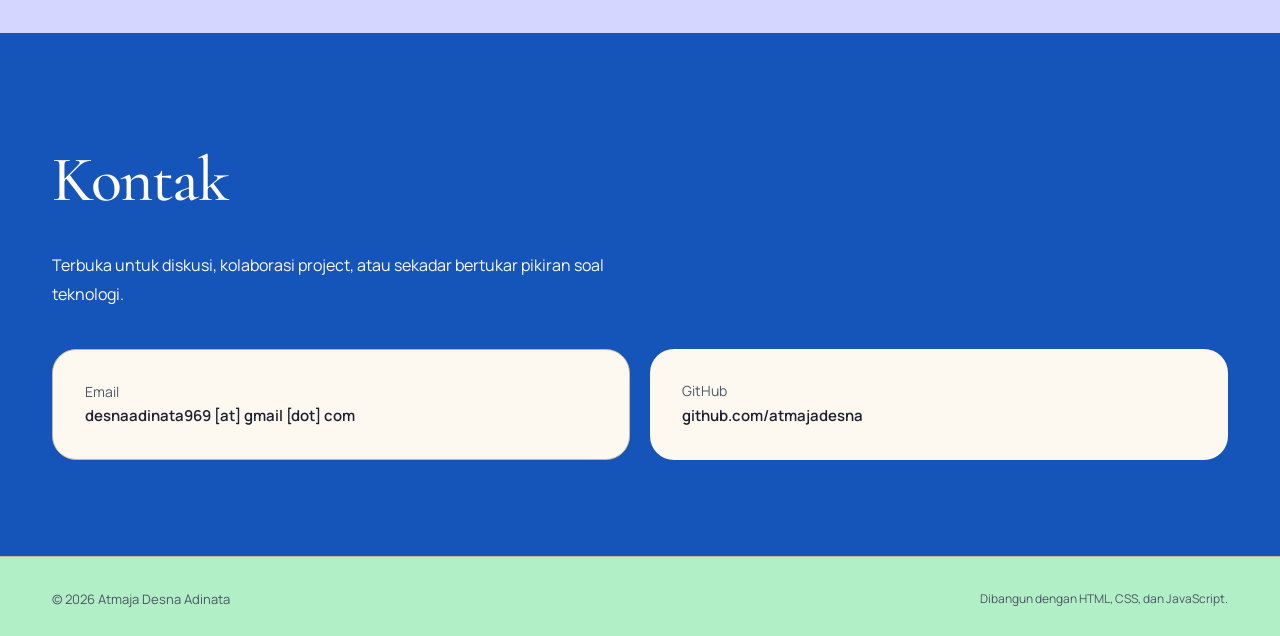
==== commit 34d4e3d9: "Enrich portfolio colors and add reduced-motion-aware reveals" ====
--- a/index.html
+++ b/index.html
@@ -16,6 +16,7 @@
 <link rel="preconnect" href="https://fonts.gstatic.com" crossorigin>
 <link href="https://fonts.googleapis.com/css2?family=Cormorant+Garamond:wght@400;500;600&family=Manrope:wght@400;500;600;700&display=swap" rel="stylesheet">
 <link rel="stylesheet" href="atelier.css?v=atelier1">
+<link rel="stylesheet" href="vivid.css?v=vivid1">
 </head>
 <body>
 <a class="skip-link" href="#main">Lewati ke konten</a>
@@ -692,5 +693,6 @@
 
 <script src="script.js?v=atelier1"></script>
 <script src="atelier.js?v=atelier1"></script>
+<script src="vivid.js?v=vivid1"></script>
 </body>
 </html>
--- a/vivid.css
+++ b/vivid.css
@@ -0,0 +1,6 @@
+/* Color refinement: preserve editorial composition and all existing interactions. */
+:root{--color-coral:oklch(88% .085 32);--color-mint:oklch(90% .085 155);--color-lilac:oklch(89% .065 285);--color-line:oklch(78% .035 80);--color-feature:oklch(47% .17 260);--color-on-feature:oklch(99% .008 80);--dur-enter:440ms;--ease-enter:cubic-bezier(.16,1,.3,1)}
+[data-theme=dark]{--color-coral:oklch(31% .065 32);--color-mint:oklch(31% .065 155);--color-lilac:oklch(31% .065 285);--color-line:oklch(45% .025 260);--color-feature:oklch(31% .08 260);--color-on-feature:oklch(96% .015 80)}
+.hero{border-bottom:1px solid var(--color-line)}.hero-role{font-weight:600}.hero-title .grad{text-decoration:underline;text-decoration-color:var(--color-coral);text-decoration-thickness:5px;text-underline-offset:10px}.id-card{border:1px solid var(--color-line)}.id-card__mono{border:1px solid var(--color-blue)}.status-pill{border:1px solid var(--color-line)}#skills{background:var(--color-mint)}#education{background:var(--color-lilac)}#contact{background:var(--color-feature)}#contact .section-head h2,#contact>.container>.section-sub{color:var(--color-on-feature)}#contact .contact-card{background:var(--color-paper)}.project-card{border-color:var(--color-line)}.project-card:focus-within{outline:2px solid var(--color-blue);outline-offset:4px}.filter-bar button:hover{border-color:var(--color-blue)}.btn:active,.filter-bar button:active{transform:scale(.97)}.project-card .project-link{font-size:13px}.project-card .project-links{column-gap:12px}.skill-card .tags span{border:1px solid var(--color-line)}
+@media(prefers-reduced-motion:no-preference){.hero-copy>*{animation:opening var(--dur-enter) var(--ease-enter) both}.hero-copy>:nth-child(2){animation-delay:60ms}.hero-copy>:nth-child(3){animation-delay:100ms}.hero-copy>:nth-child(4){animation-delay:140ms}.hero-copy>:nth-child(5){animation-delay:180ms}.hero-copy>:nth-child(6){animation-delay:220ms}.motion-ready .project-card:not(.entered):not([hidden]){opacity:0;transform:translateY(14px)}.motion-ready .project-card.entered{animation:opening var(--dur-enter) var(--ease-enter) both}.motion-ready .project-card{transition:transform 180ms var(--ease-enter)}@keyframes opening{from{opacity:0;transform:translateY(14px)}to{opacity:1;transform:translateY(0)}}}
+@media(max-width:375px){.project-card .project-link{font-size:12px}.project-card .project-links{gap:8px}.hero-title .grad{text-decoration-thickness:3px}}
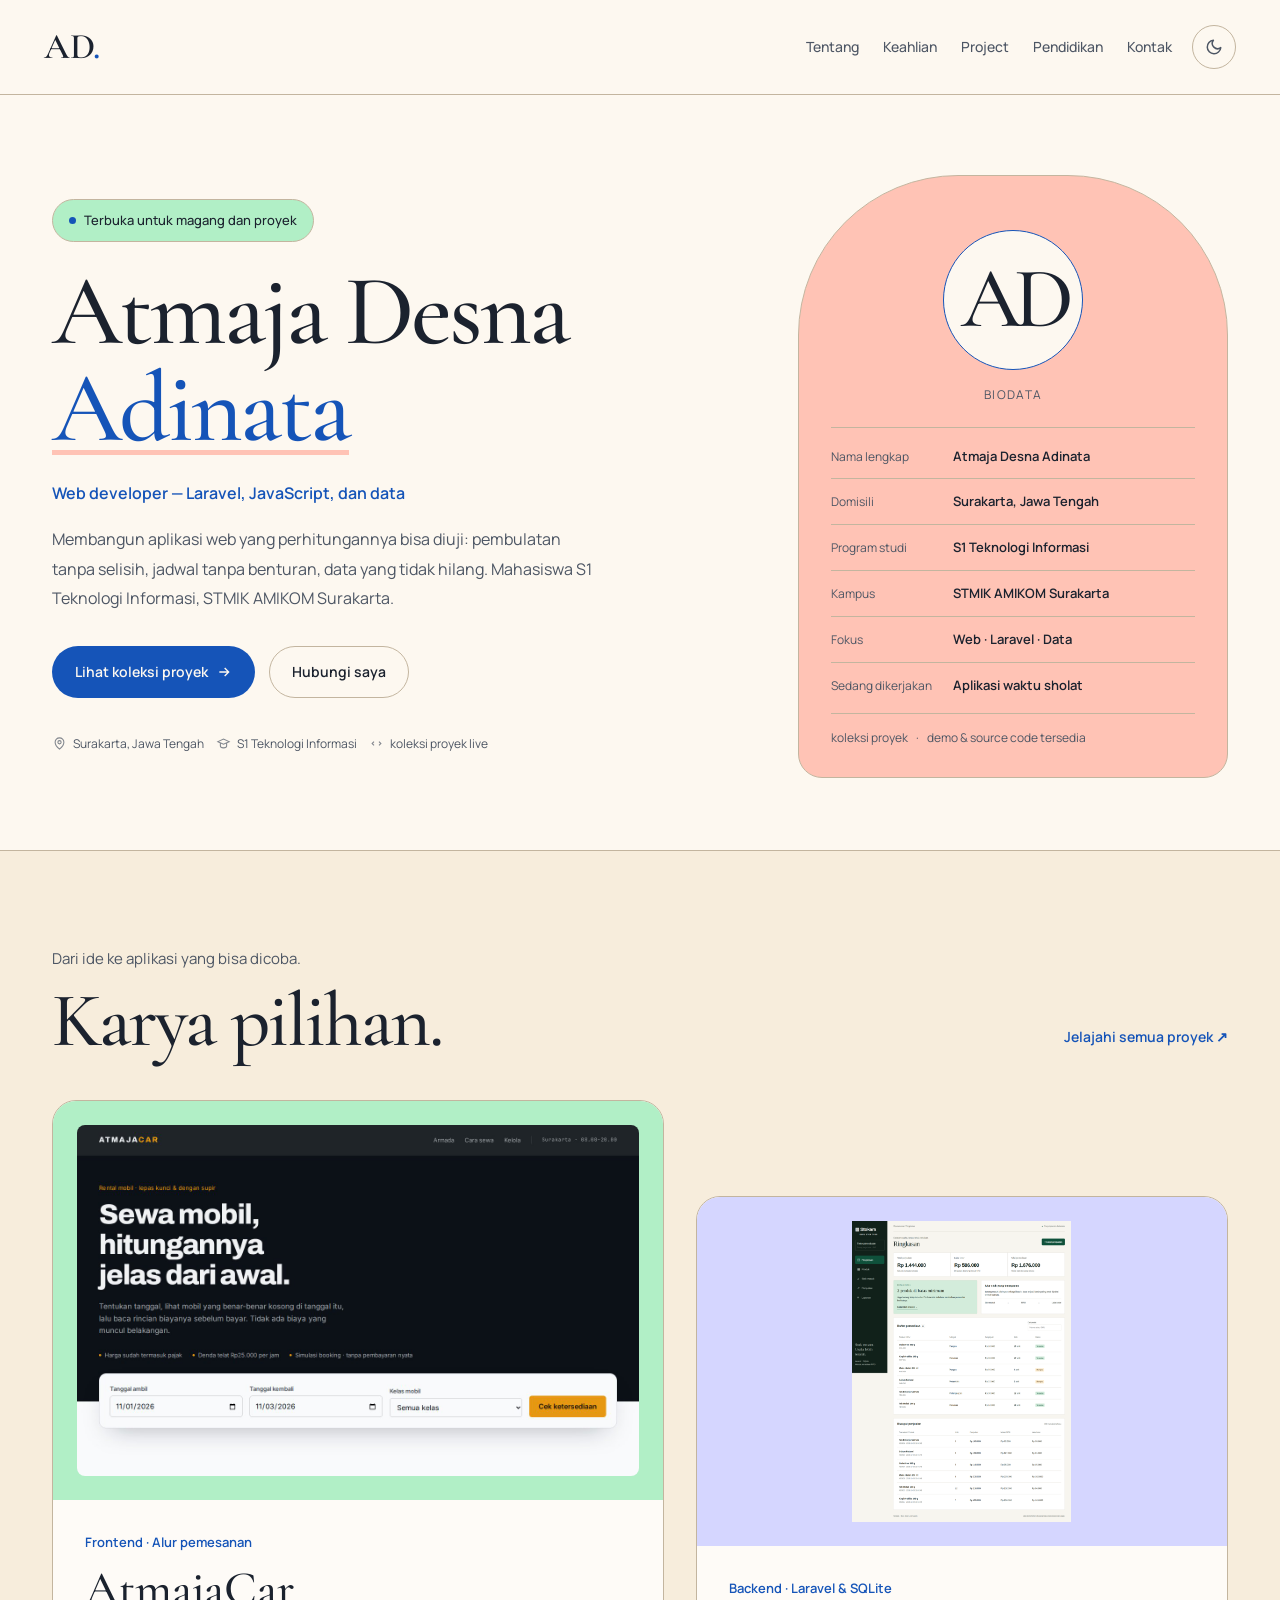
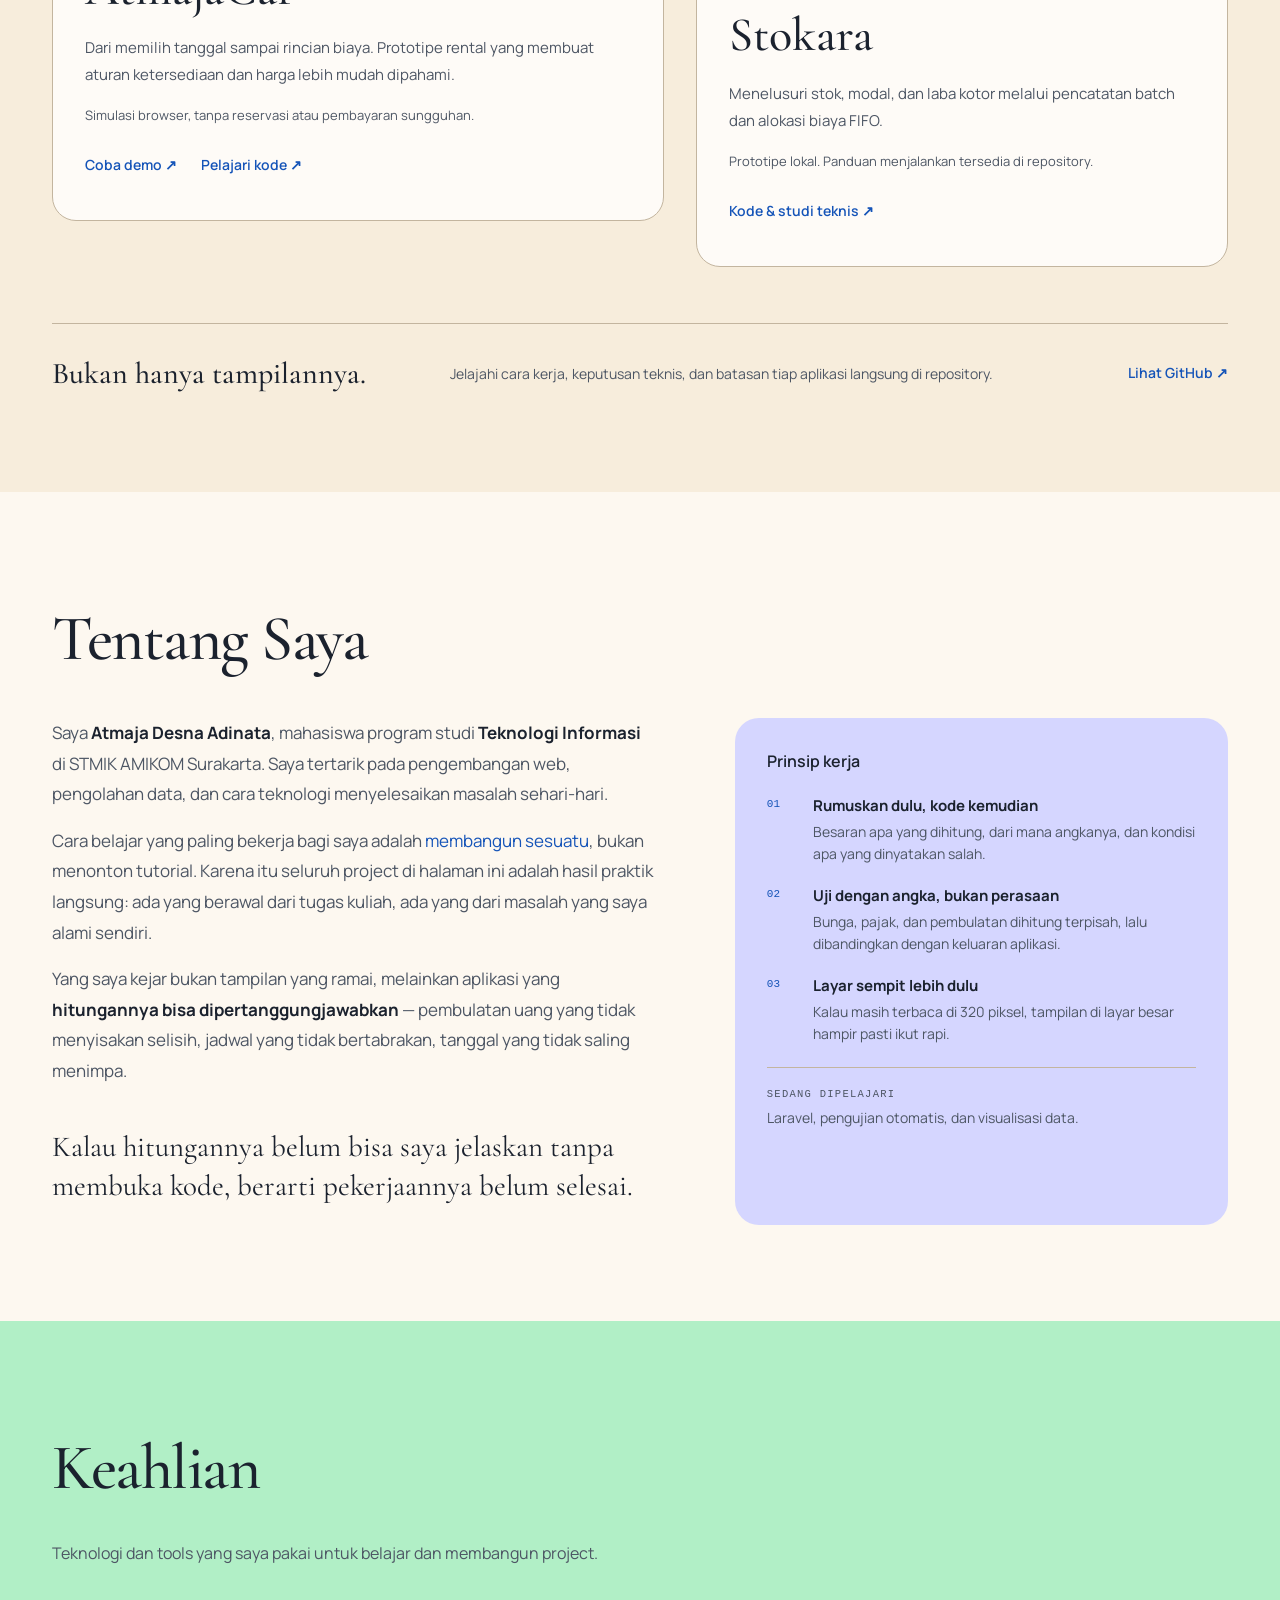
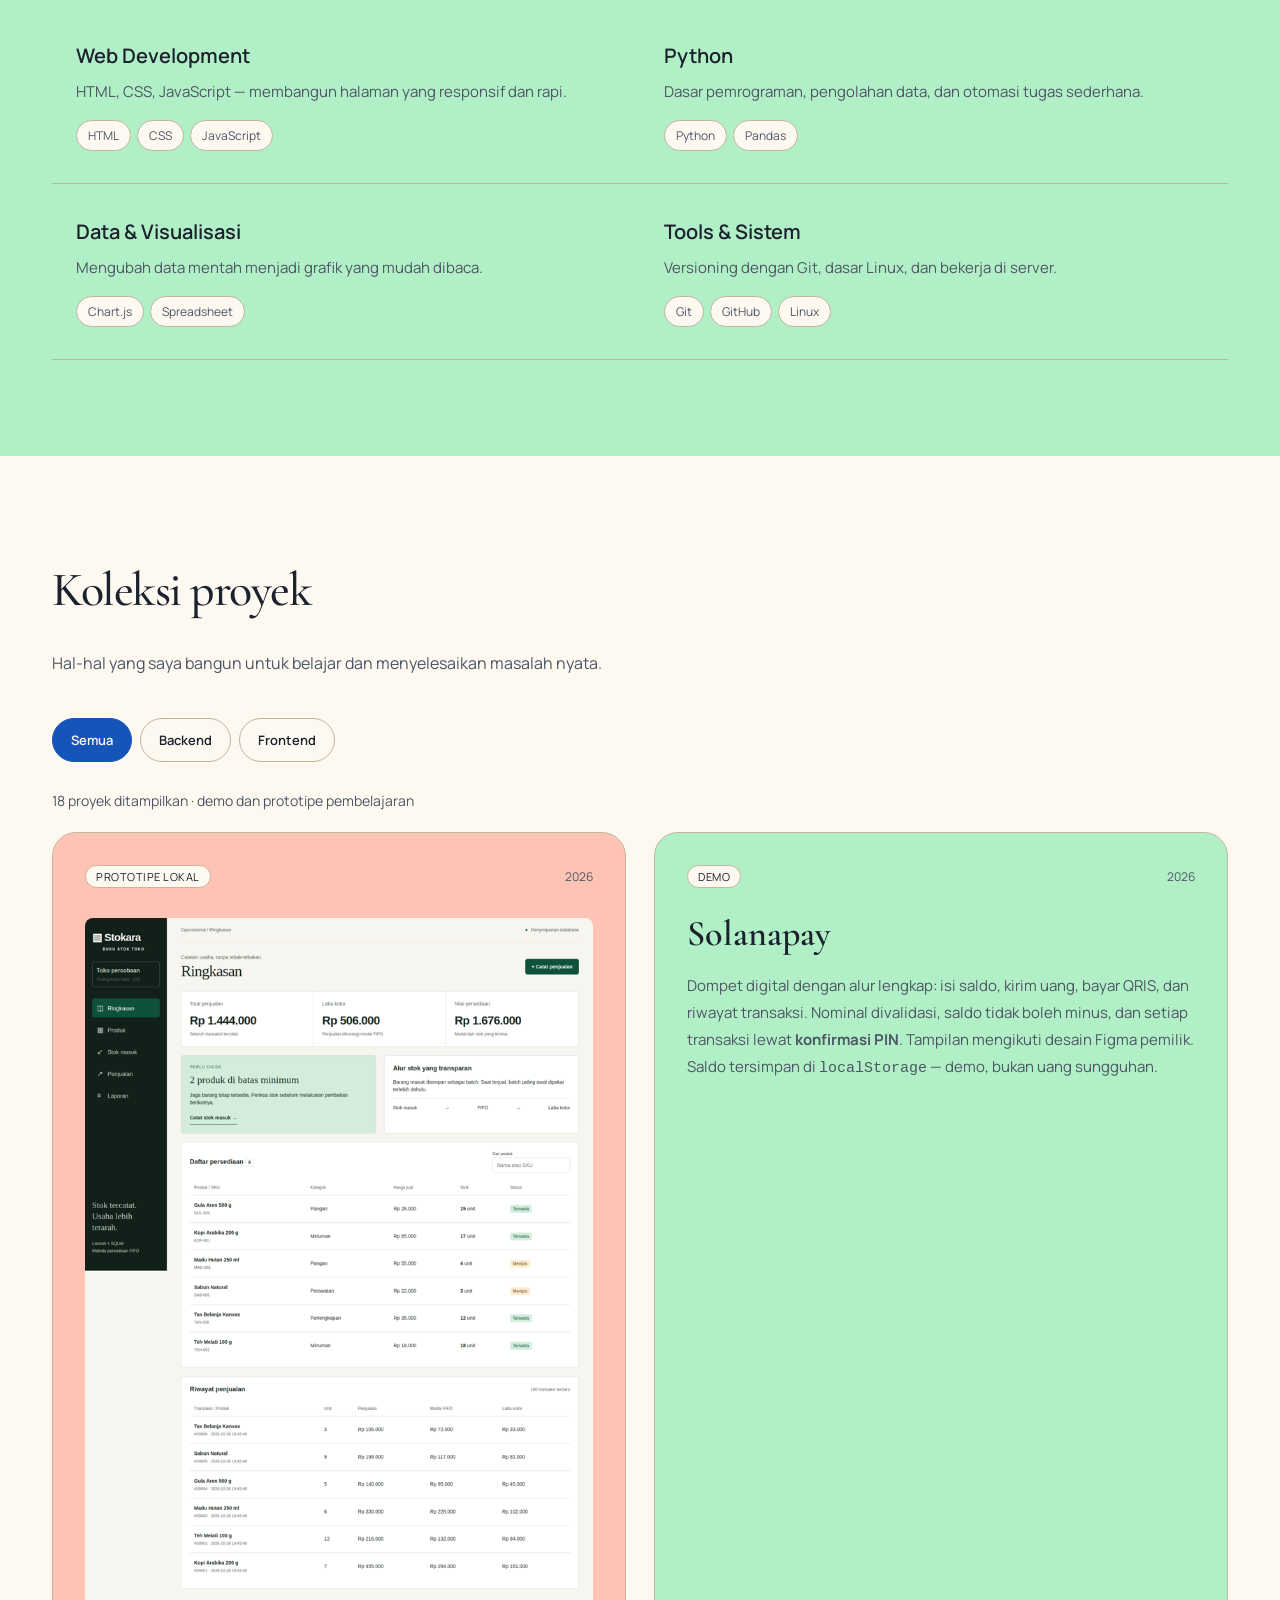
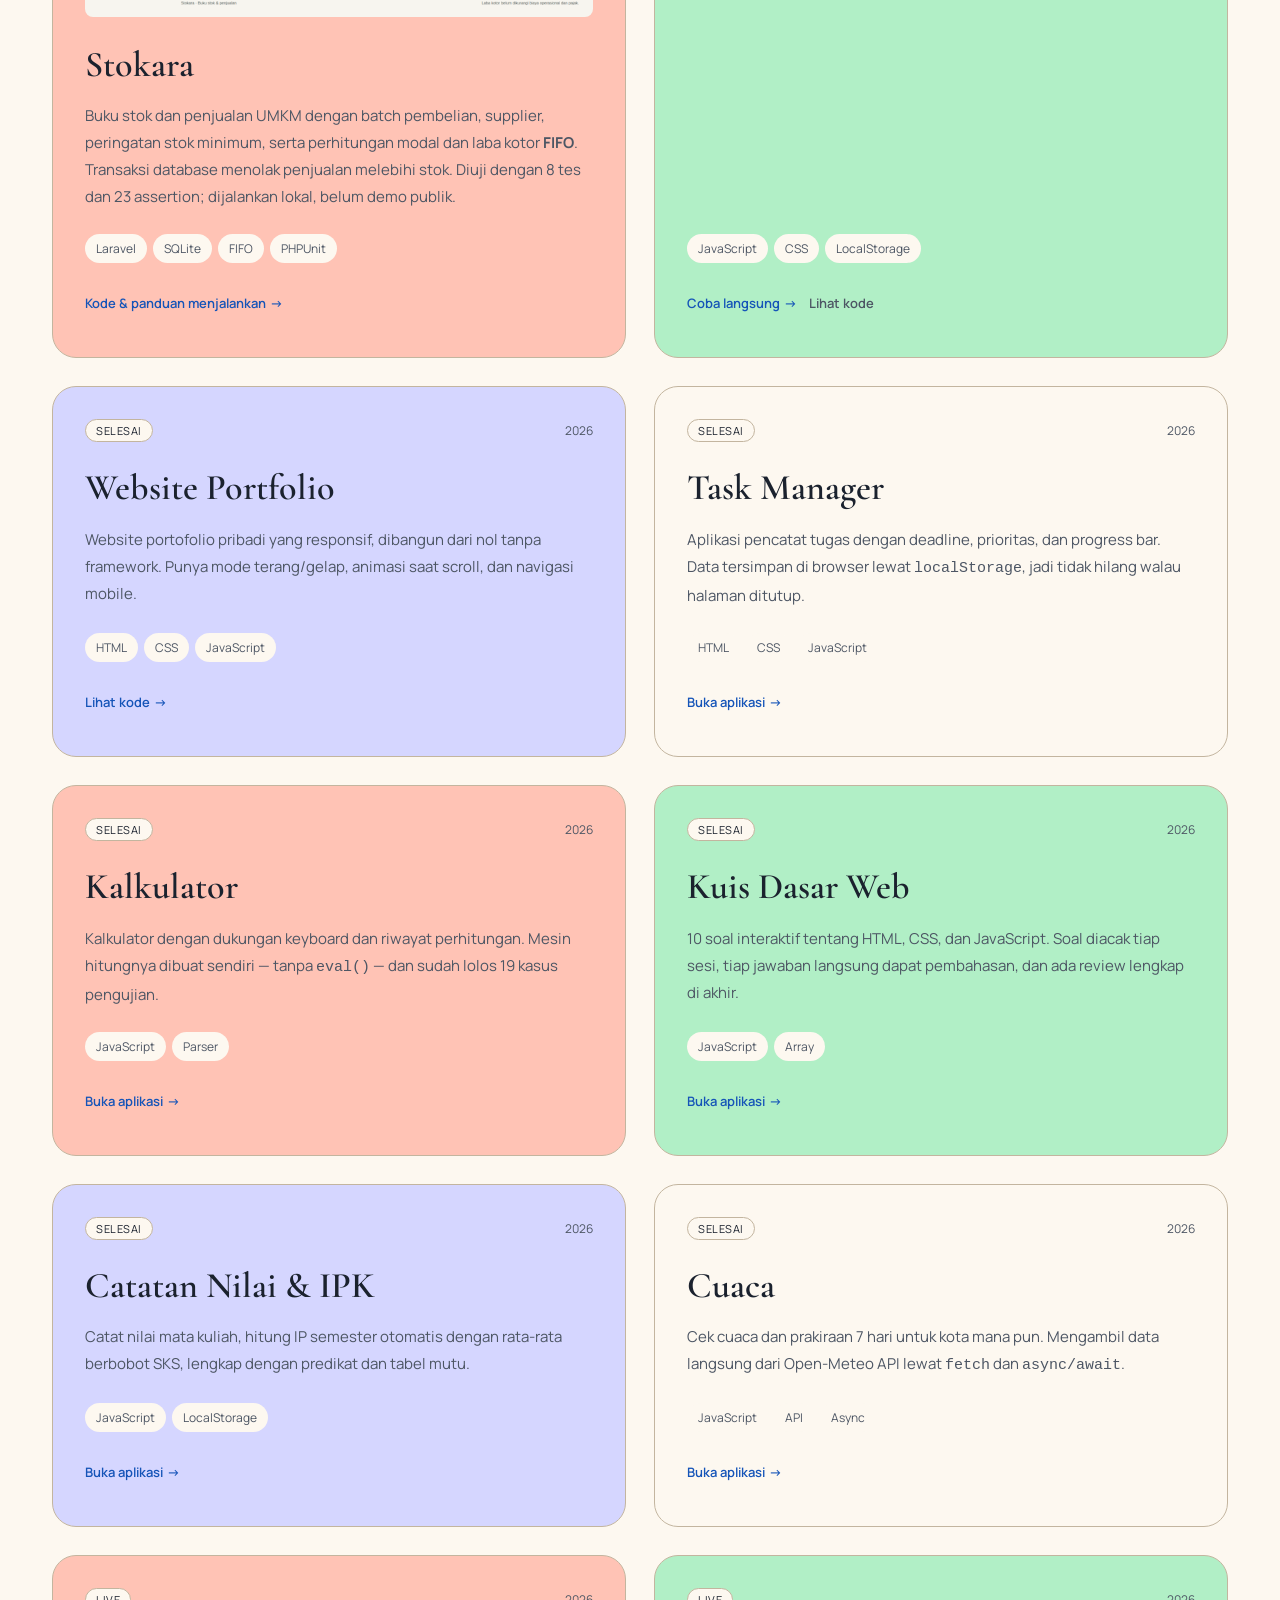
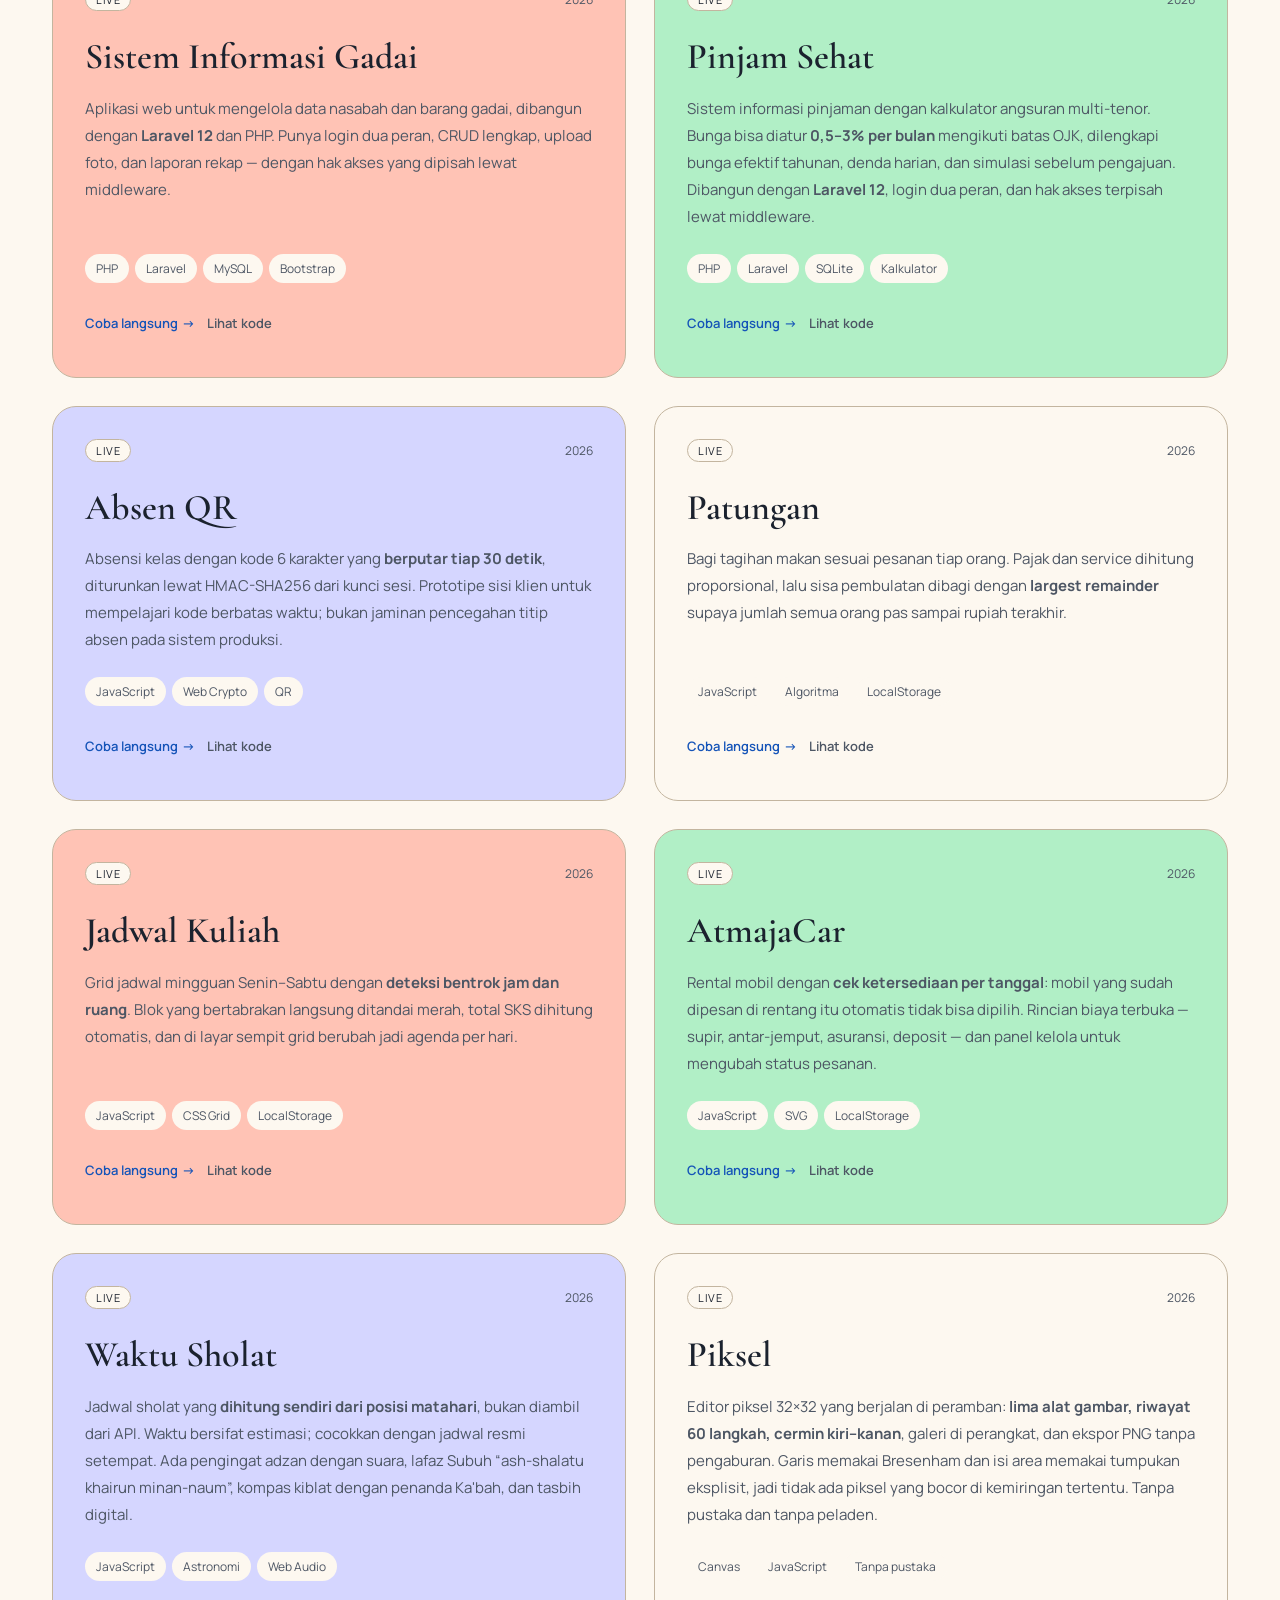
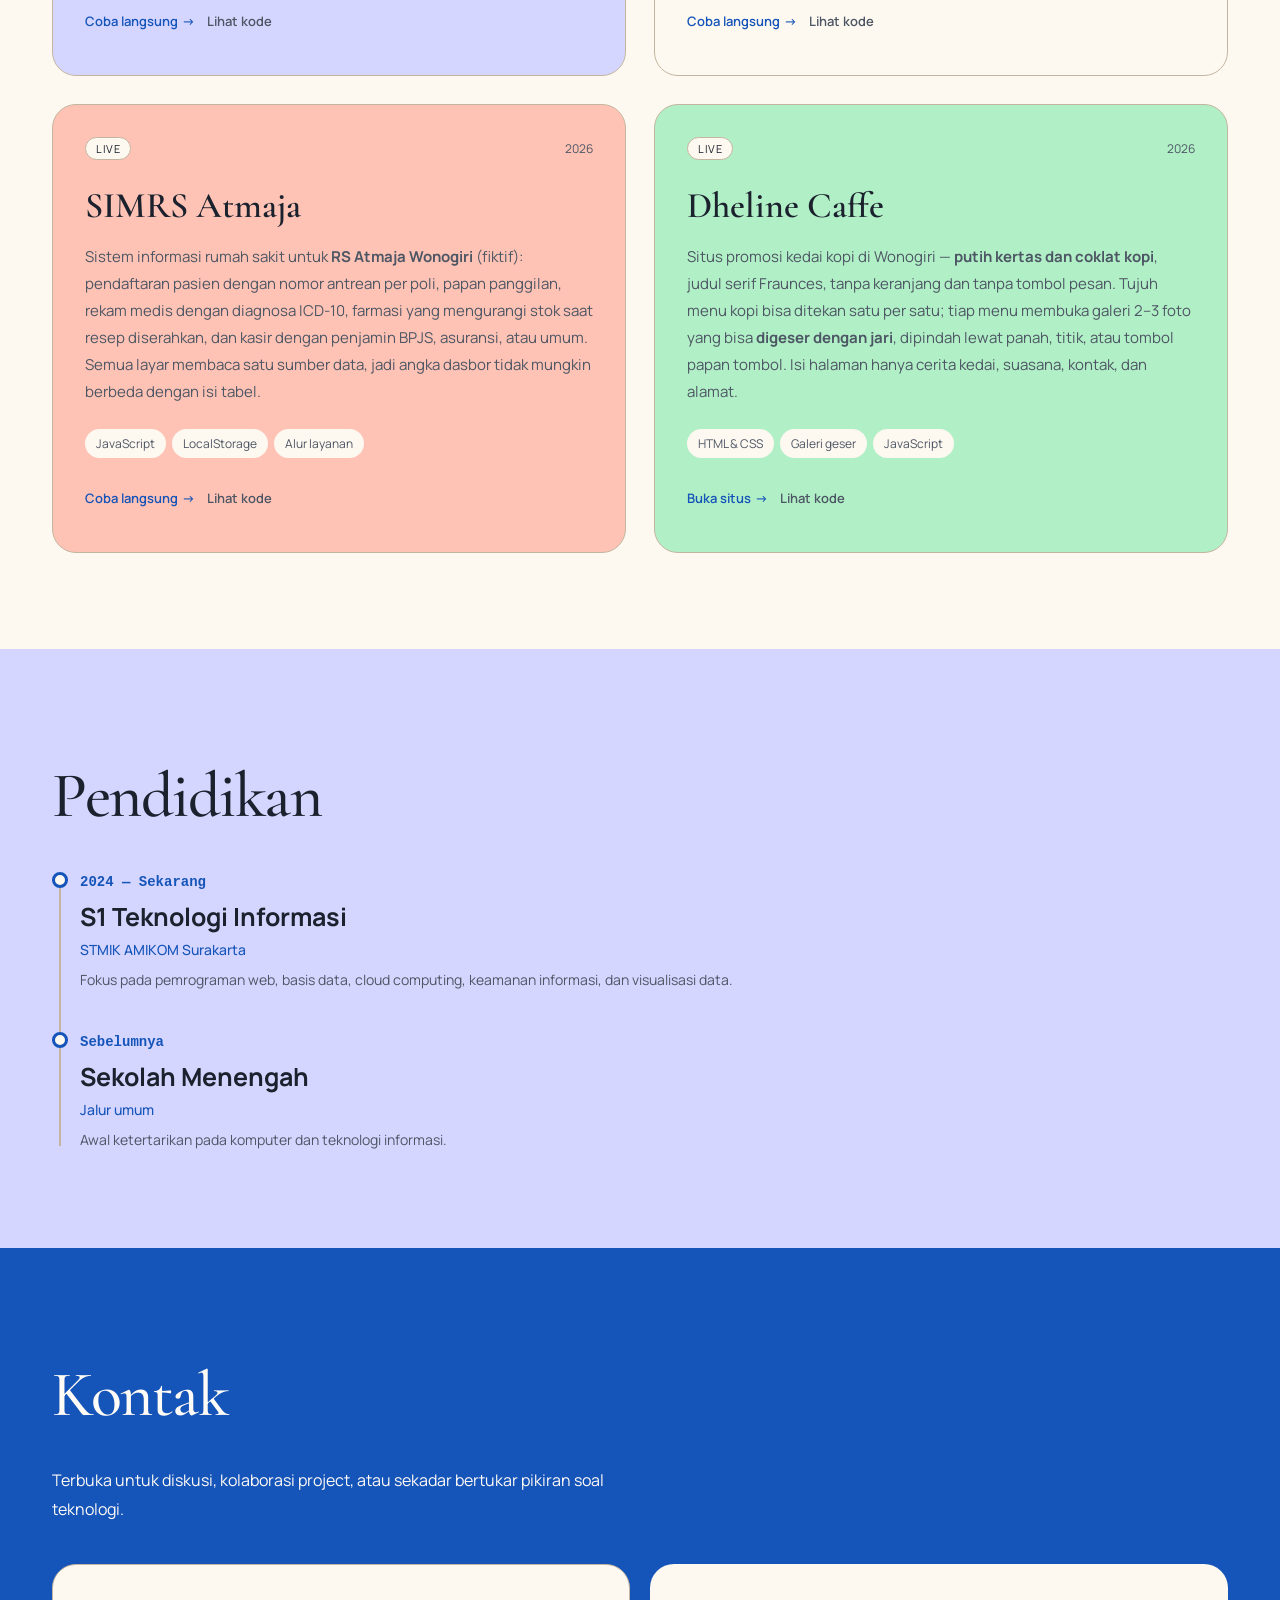
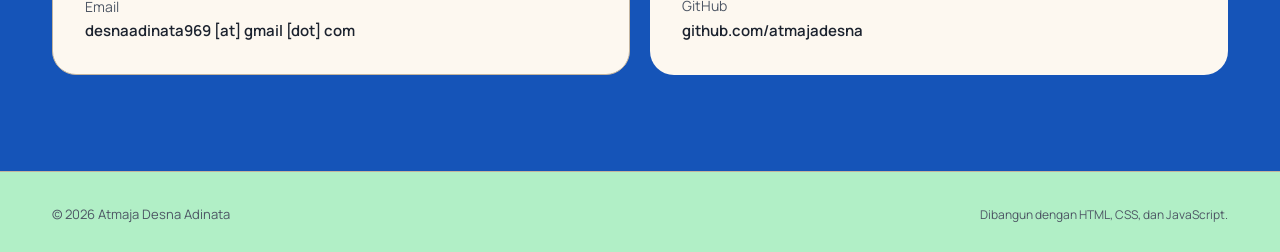
==== commit 0dcb1d5e: "Lead portfolio with selected project showcase and real application previews" ====
--- a/index.html
+++ b/index.html
@@ -17,6 +17,7 @@
 <link href="https://fonts.googleapis.com/css2?family=Cormorant+Garamond:wght@400;500;600&family=Manrope:wght@400;500;600;700&display=swap" rel="stylesheet">
 <link rel="stylesheet" href="atelier.css?v=atelier1">
 <link rel="stylesheet" href="vivid.css?v=vivid1">
+<link rel="stylesheet" href="showcase.css?v=showcase1">
 </head>
 <body>
 <a class="skip-link" href="#main">Lewati ke konten</a>
@@ -119,6 +120,23 @@
     <a class="scroll-hint" href="#about" aria-label="Gulir ke bawah">
       <span></span>
     </a>
+  </section>
+
+  <section class="selected-showcase section" id="selected" aria-labelledby="selectedTitle">
+    <div class="container">
+      <header class="showcase-head"><div><p class="showcase-intro">Dari ide ke aplikasi yang bisa dicoba.</p><h2 id="selectedTitle">Karya pilihan.</h2></div><a class="showcase-all" href="#projects">Jelajahi semua proyek ↗</a></header>
+      <div class="selected-grid">
+        <article class="selected-card selected-main">
+          <a class="selected-image" href="https://atmajadesna.github.io/atmajacar/" target="_blank" rel="noopener"><img src="assets/atmajacar-desktop.jpg" alt="Tampilan aplikasi AtmajaCar dengan daftar mobil rental" width="1200" height="750" loading="lazy"></a>
+          <div class="selected-content"><p class="selected-category">Frontend · Alur pemesanan</p><h3>AtmajaCar</h3><p>Dari memilih tanggal sampai rincian biaya. Prototipe rental yang membuat aturan ketersediaan dan harga lebih mudah dipahami.</p><p class="selected-note">Simulasi browser, tanpa reservasi atau pembayaran sungguhan.</p><div class="selected-links"><a href="https://atmajadesna.github.io/atmajacar/" target="_blank" rel="noopener">Coba demo ↗</a><a href="https://github.com/atmajadesna/atmajacar" target="_blank" rel="noopener">Pelajari kode ↗</a></div></div>
+        </article>
+        <article class="selected-card">
+          <a class="selected-image" href="https://github.com/atmajadesna/stokara" target="_blank" rel="noopener"><img src="assets/stokara.png" alt="Dasbor Stokara berisi ringkasan stok dan penjualan dengan data contoh" width="960" height="667" loading="lazy"></a>
+          <div class="selected-content"><p class="selected-category">Backend · Laravel &amp; SQLite</p><h3>Stokara</h3><p>Menelusuri stok, modal, dan laba kotor melalui pencatatan batch dan alokasi biaya FIFO.</p><p class="selected-note">Prototipe lokal. Panduan menjalankan tersedia di repository.</p><div class="selected-links"><a href="https://github.com/atmajadesna/stokara" target="_blank" rel="noopener">Kode &amp; studi teknis ↗</a></div></div>
+        </article>
+      </div>
+      <div class="engineering-strip"><strong>Bukan hanya tampilannya.</strong><p>Jelajahi cara kerja, keputusan teknis, dan batasan tiap aplikasi langsung di repository.</p><a href="https://github.com/atmajadesna" target="_blank" rel="noopener">Lihat GitHub ↗</a></div>
+    </div>
   </section>
 
   <!-- ============ TENTANG ============ -->
@@ -237,7 +255,7 @@
     <div class="container">
       <header class="section-head reveal">
         <span class="section-num">03</span>
-        <h2>Project</h2>
+        <h2>Koleksi proyek</h2>
       </header>
       <p class="section-sub reveal">Hal-hal yang saya bangun untuk belajar dan menyelesaikan masalah nyata.</p>
 
--- a/showcase.css
+++ b/showcase.css
@@ -0,0 +1,5 @@
+/* Portfolio showcase refinement: prioritize real work, preserve existing routes and themes. */
+:root{--color-showcase:oklch(95% .025 80);--color-showcase-panel:oklch(99% .006 80)}[data-theme=dark]{--color-showcase:oklch(23% .02 260);--color-showcase-panel:oklch(27% .02 260)}
+.selected-showcase{background:var(--color-showcase)}.showcase-head{display:flex;justify-content:space-between;align-items:end;gap:24px;margin-bottom:40px}.showcase-intro{font-size:15px;color:var(--color-muted);margin-bottom:12px}.showcase-head h2{font:500 clamp(48px,6vw,80px)/1 var(--font-display);letter-spacing:-2px}.showcase-all,.selected-links a,.engineering-strip a{color:var(--color-blue);font-size:14px;font-weight:600;text-decoration:none;display:inline-flex;align-items:center;min-height:44px;white-space:nowrap}.showcase-all:hover,.selected-links a:hover,.engineering-strip a:hover{text-decoration:underline;text-underline-offset:5px}.selected-grid{display:grid;grid-template-columns:minmax(0,1.15fr) minmax(0,1fr);gap:32px;align-items:start}.selected-card{min-width:0;border:1px solid var(--color-line);background:var(--color-showcase-panel);border-radius:24px;overflow:clip}.selected-grid>.selected-card:nth-child(2){margin-top:96px}.selected-image{display:block;padding:24px;background:var(--color-mint);overflow:clip}.selected-grid>.selected-card:nth-child(2) .selected-image{background:var(--color-lilac)}.selected-image img{display:block;width:100%;height:auto;aspect-ratio:1.6;object-fit:contain;transition:transform 240ms var(--ease-out);border-radius:8px}.selected-image:hover img{transform:scale(1.025)}.selected-content{padding:32px}.selected-category{font-size:13px;color:var(--color-blue);font-weight:600}.selected-content h3{font:500 48px/1.2 var(--font-display);margin:8px 0 16px}.selected-content>p:not(.selected-category){font-size:15px;line-height:1.8;color:var(--color-muted)}.selected-content .selected-note{font-size:13px!important;margin-top:16px}.selected-links{display:flex;gap:24px;flex-wrap:wrap;margin-top:16px}.engineering-strip{display:grid;grid-template-columns:minmax(0,.8fr) minmax(0,1.4fr) auto;align-items:center;gap:24px;border-top:1px solid var(--color-line);margin-top:56px;padding-top:28px}.engineering-strip strong{font:500 30px/1.1 var(--font-display)}.engineering-strip p{font-size:14px;color:var(--color-muted);line-height:1.7}.hero{min-height:660px}.id-card__foot{font-size:12px}#projects .section-head h2{font-size:48px}
+@media(max-width:768px){.showcase-head{align-items:start;flex-direction:column;gap:16px}.selected-grid{grid-template-columns:minmax(0,1fr);gap:24px}.selected-grid>.selected-card:nth-child(2){margin-top:0}.selected-content{padding:24px}.selected-image{padding:16px}.engineering-strip{grid-template-columns:minmax(0,1fr);gap:12px;margin-top:32px}.hero{min-height:auto}.selected-content h3{font-size:40px}}
+@media(prefers-reduced-motion:reduce){.selected-image img{transition:none}.selected-image:hover img{transform:none}}
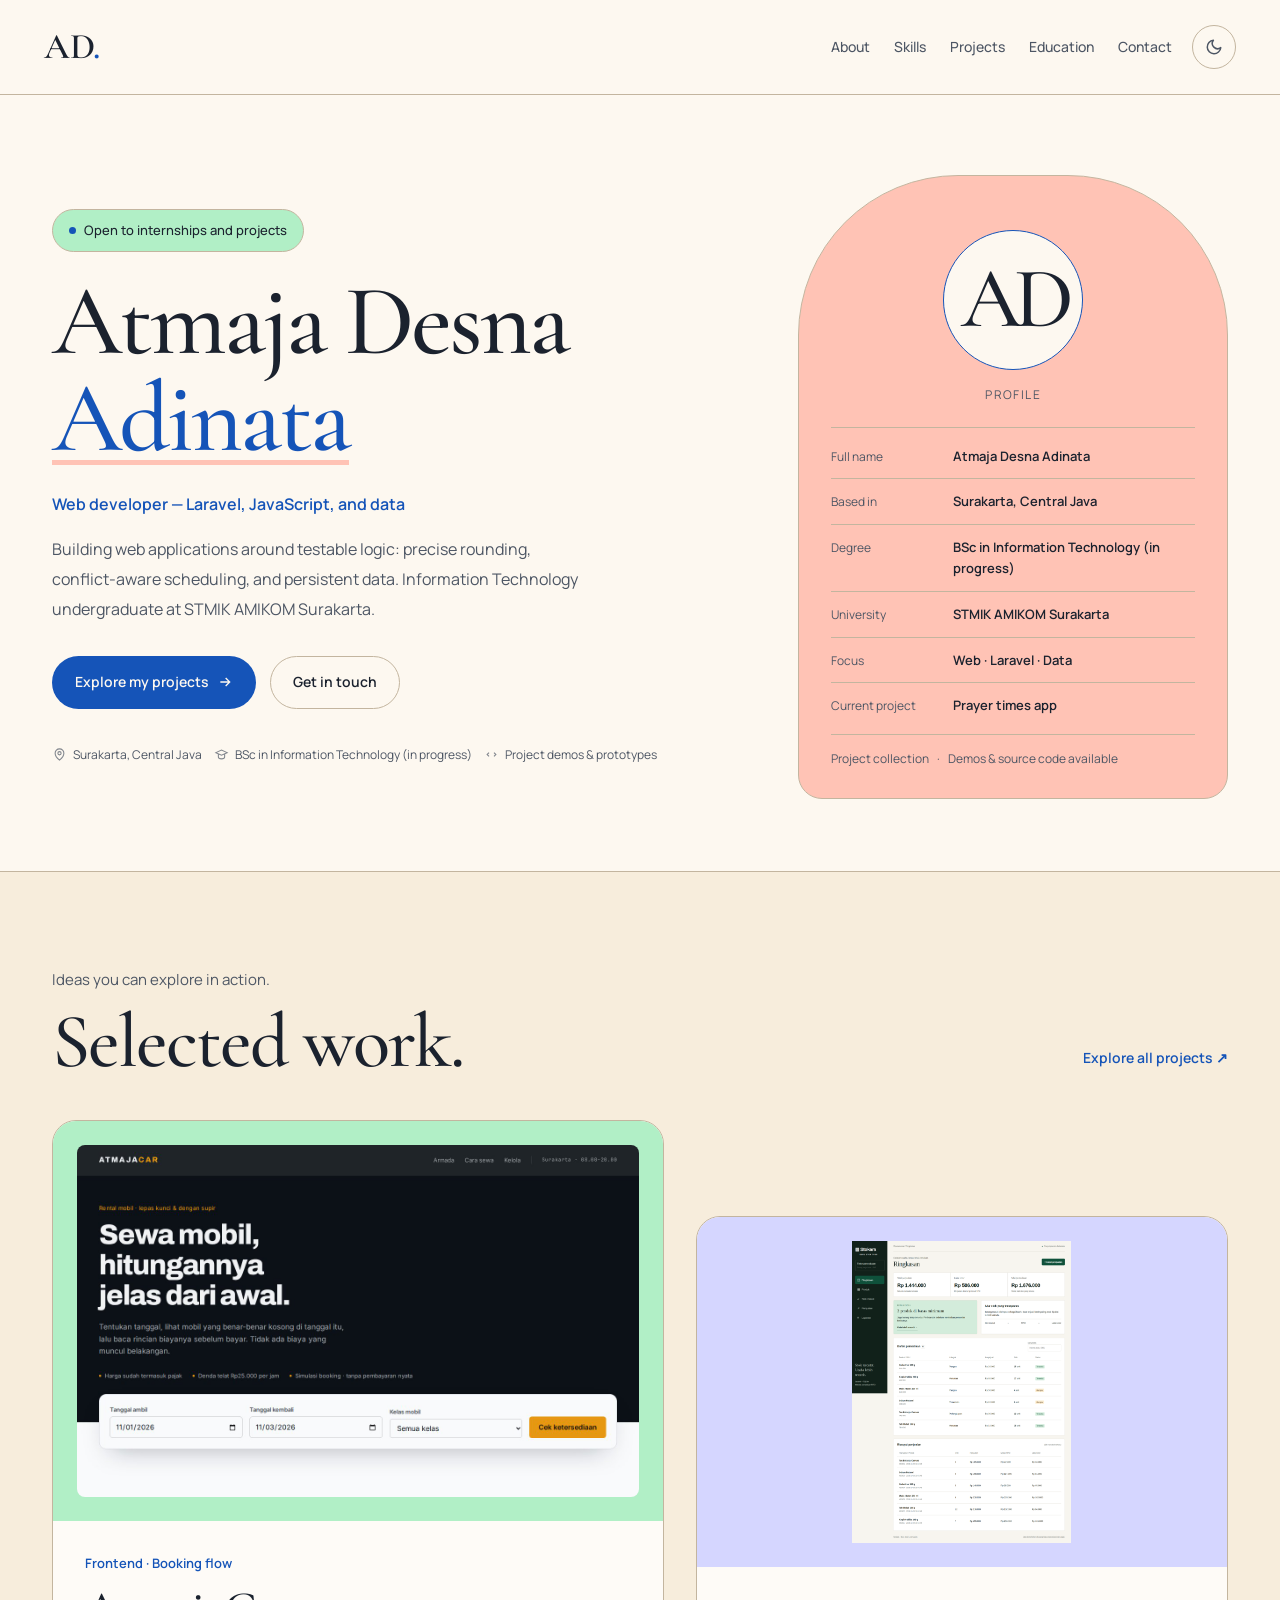
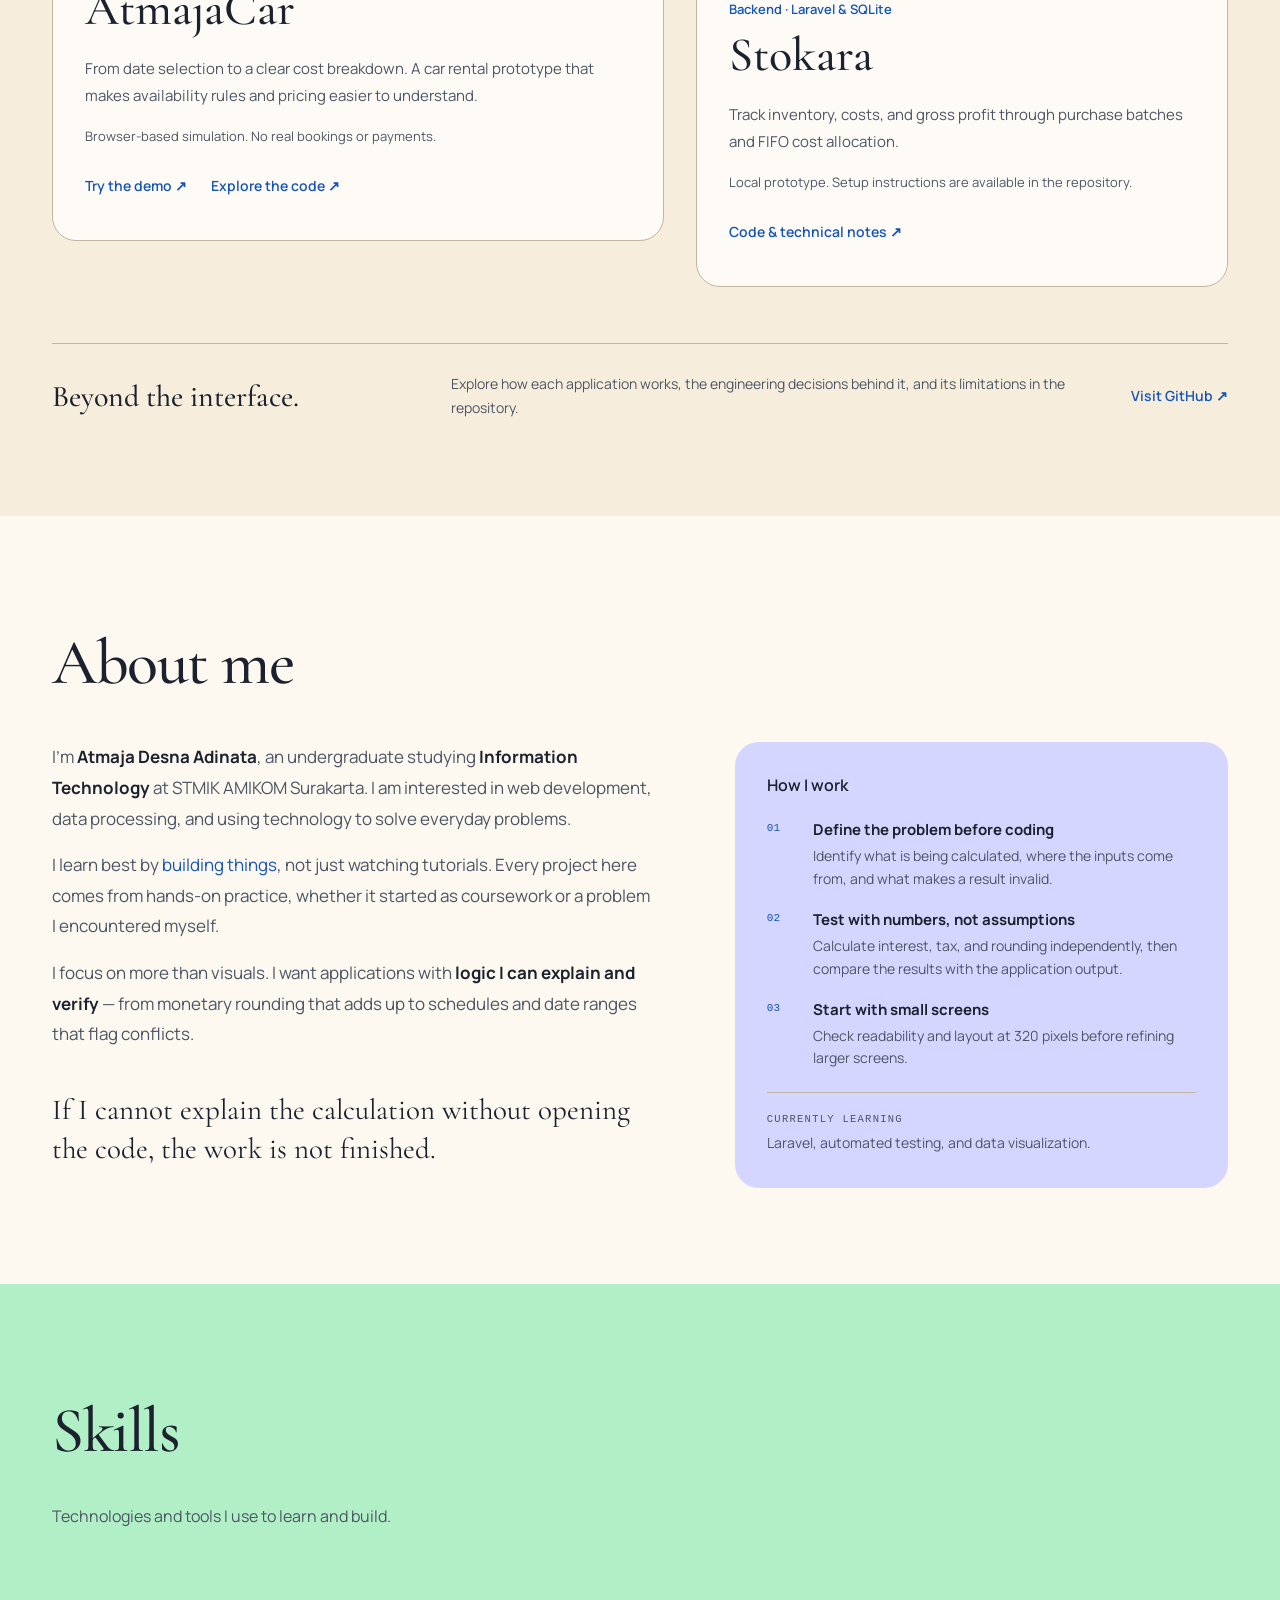
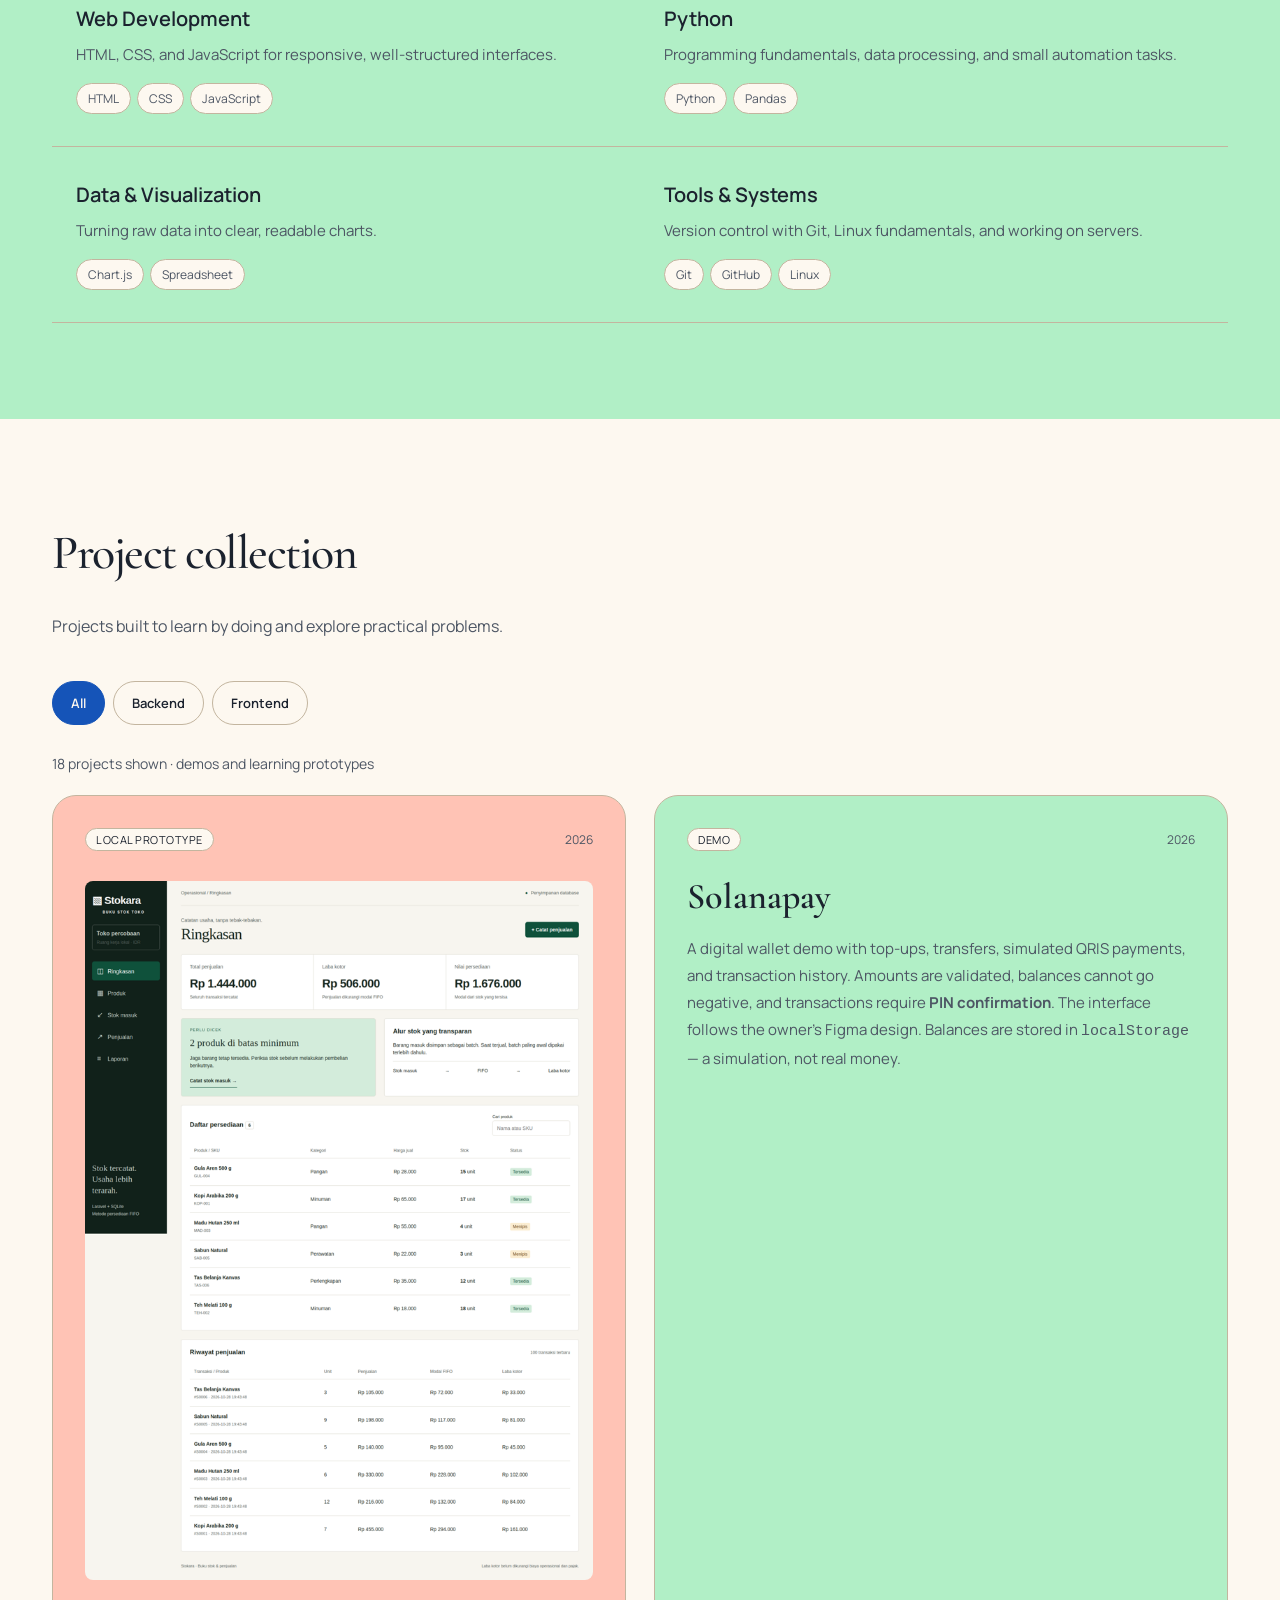
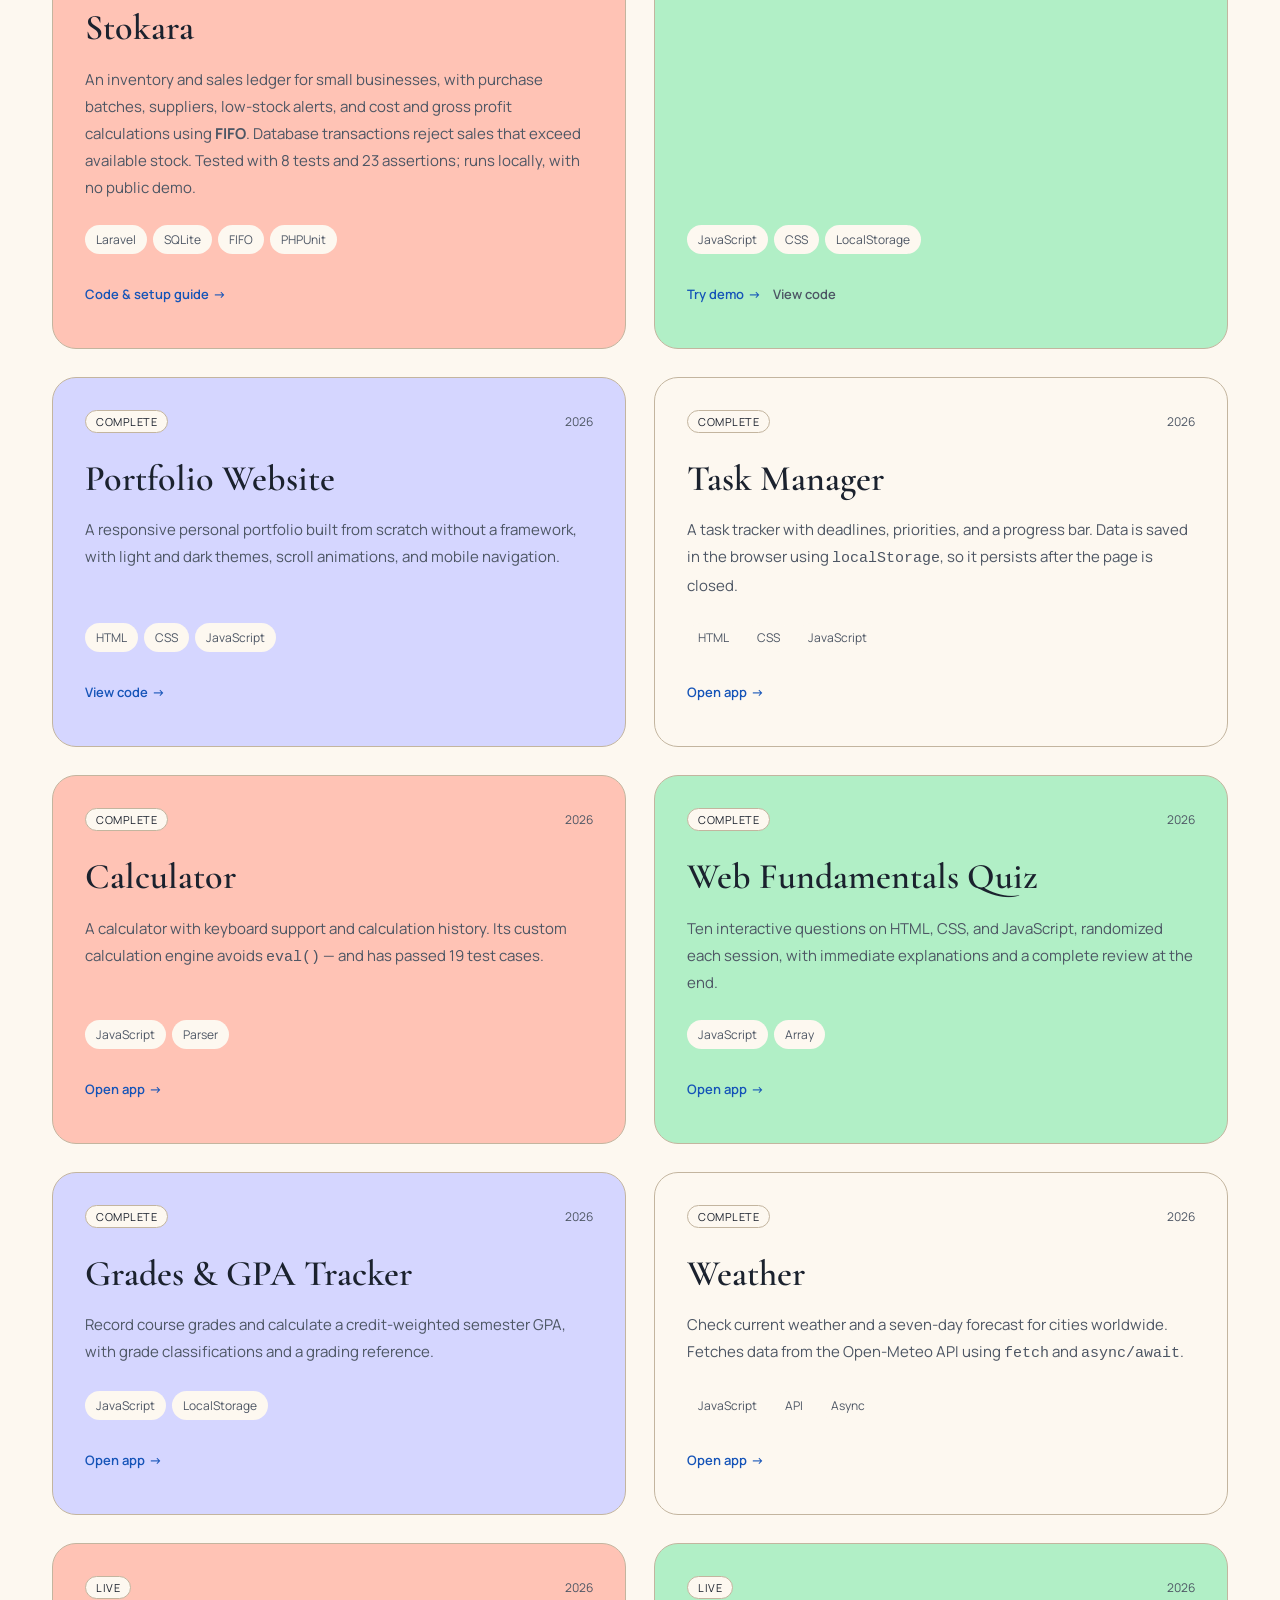
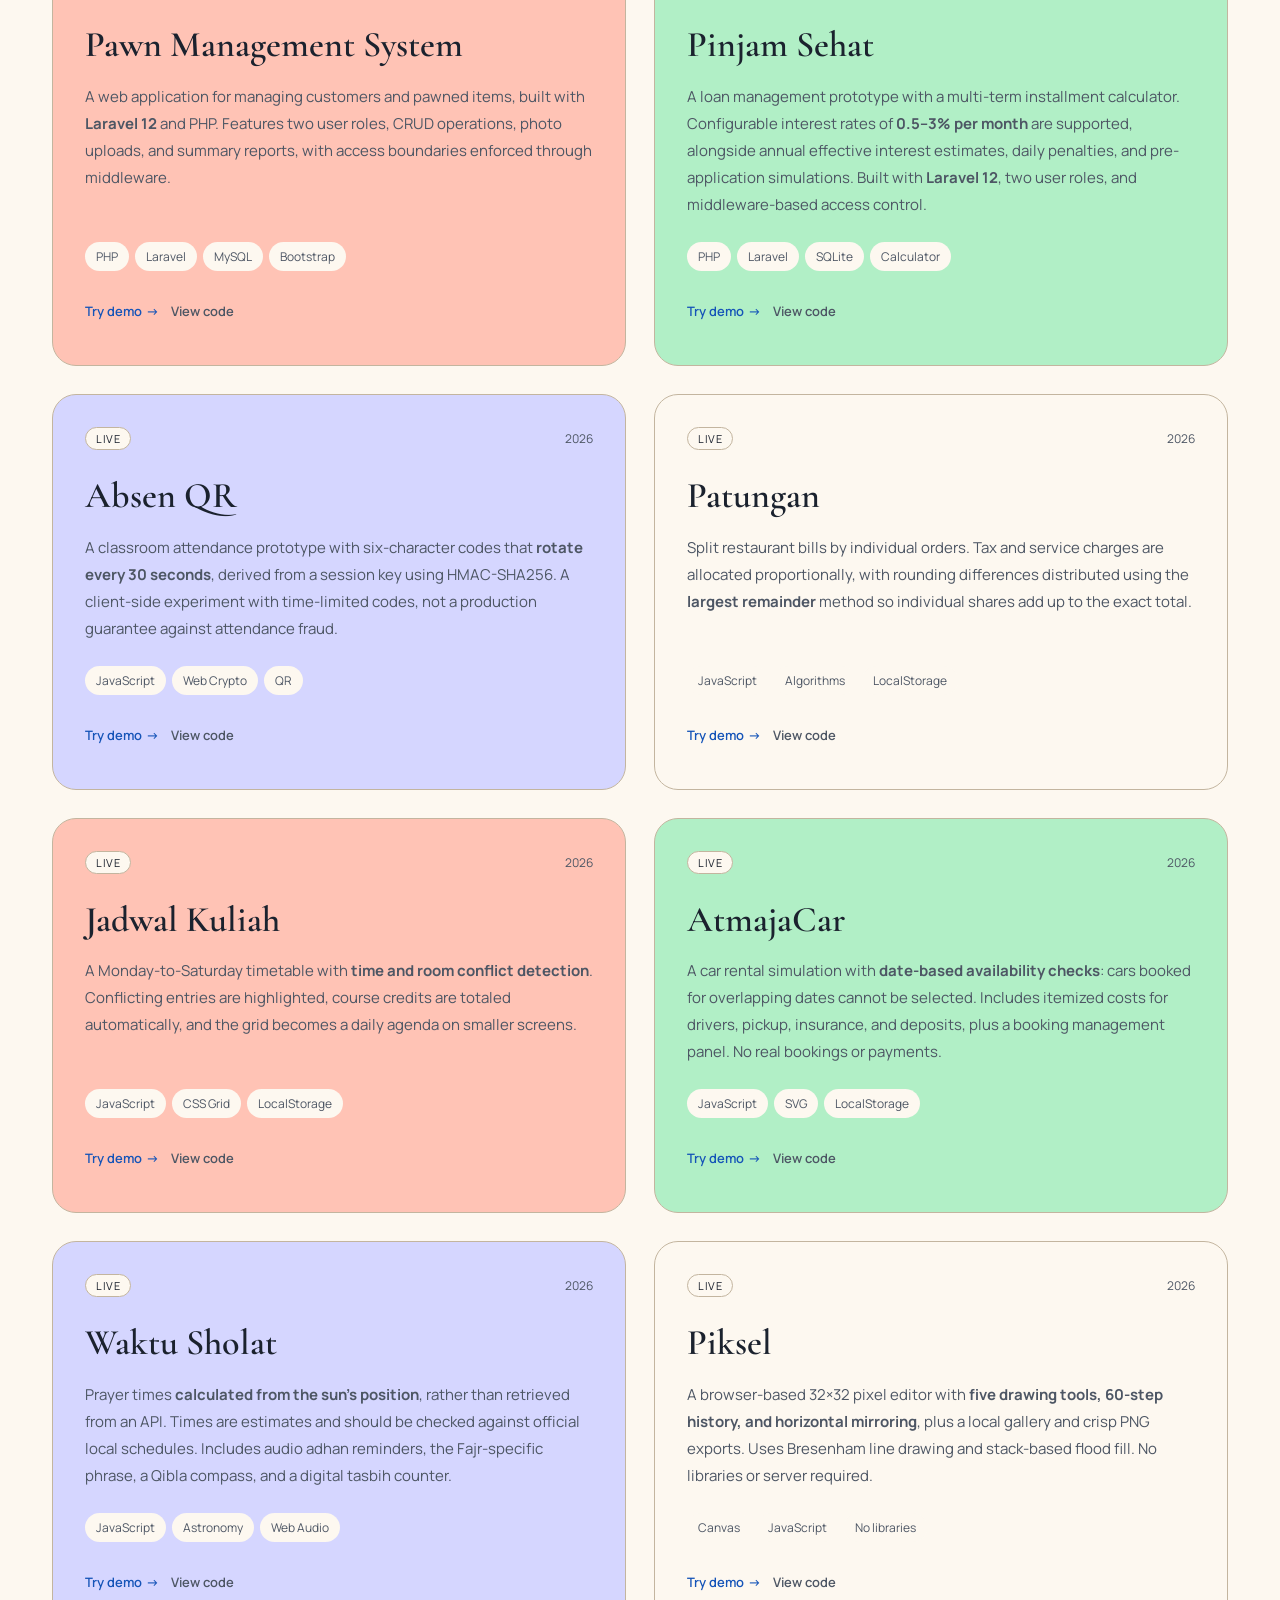
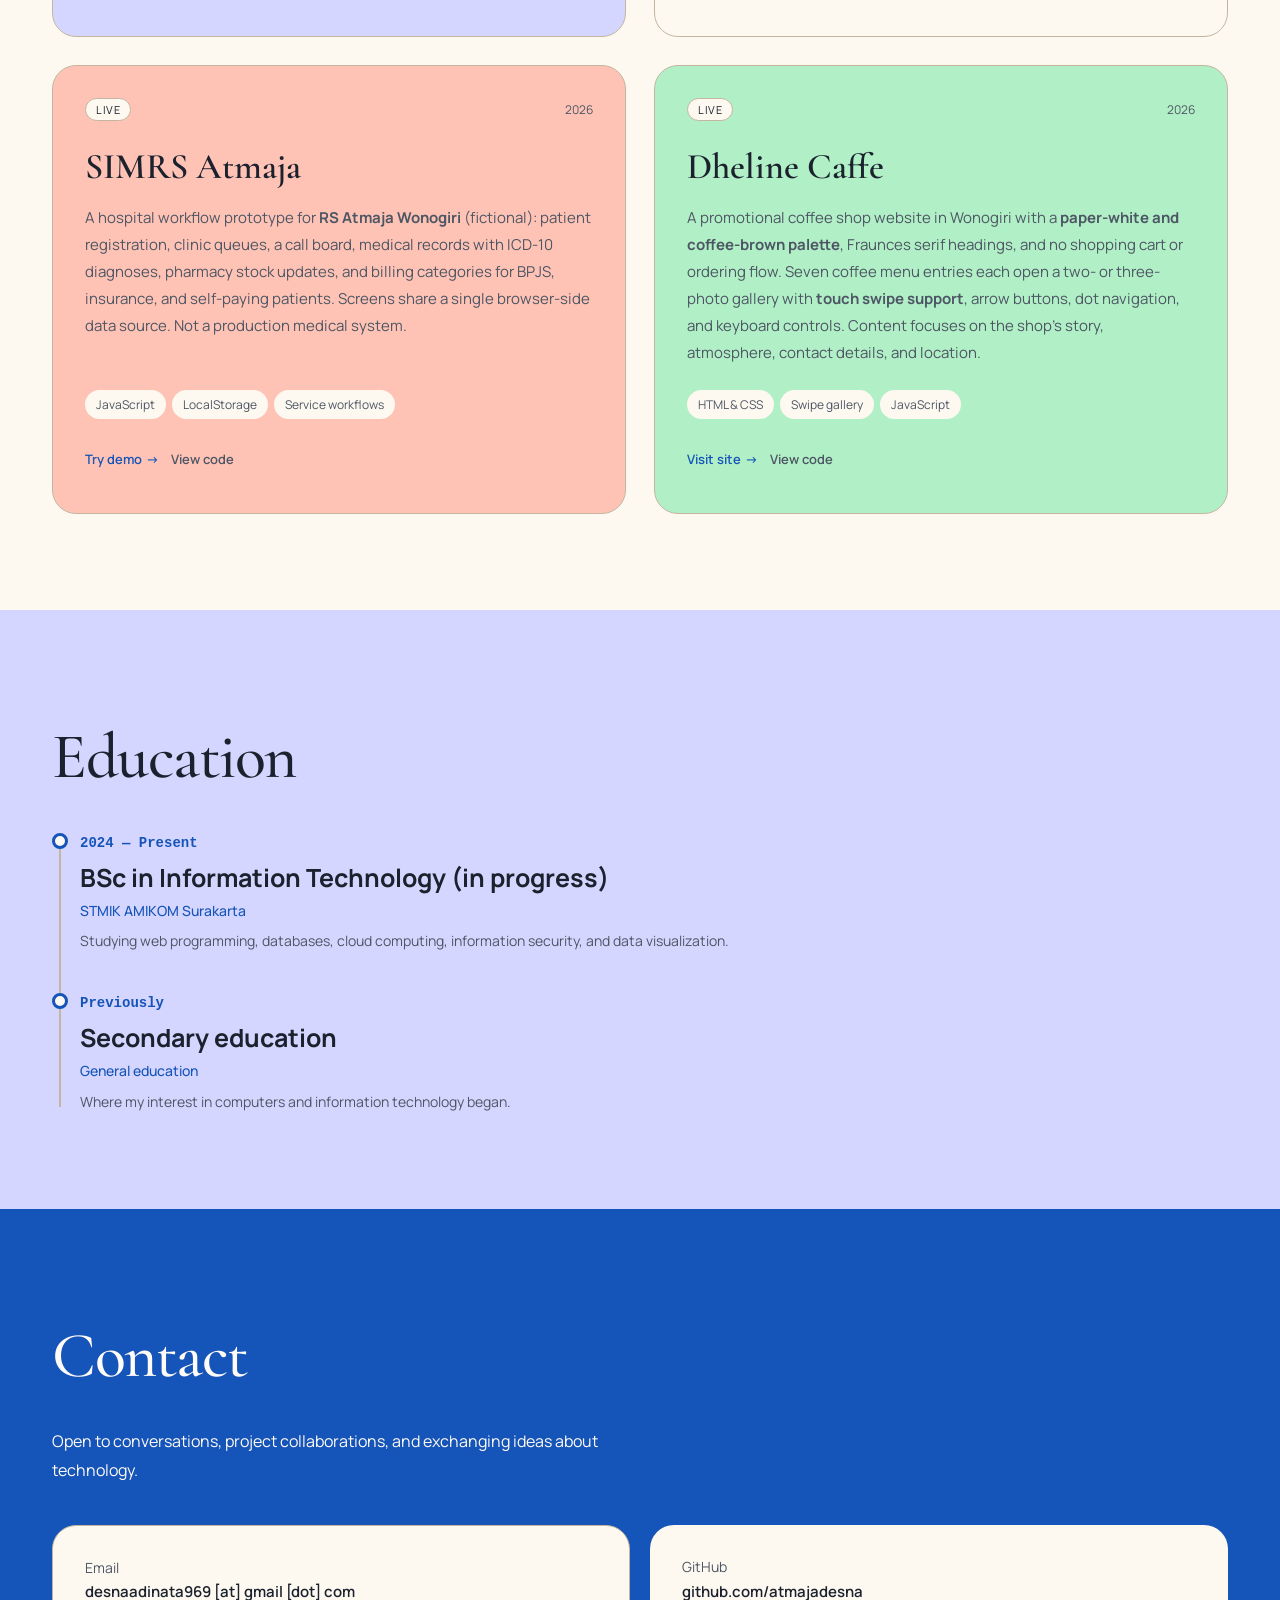
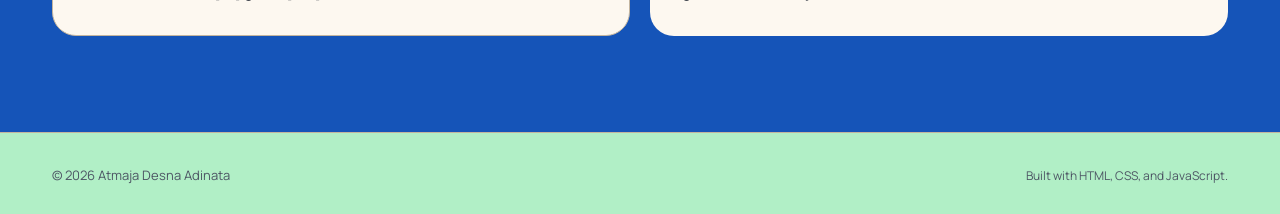
==== commit 4fc25d82: "Translate portfolio copy and accessible controls into English" ====
--- a/index.html
+++ b/index.html
@@ -1,13 +1,13 @@
 <!DOCTYPE html>
-<html lang="id" data-theme="dark">
+<html lang="en" data-theme="dark">
 <head>
 <meta charset="UTF-8">
 <meta name="viewport" content="width=device-width, initial-scale=1.0">
 <title>Atmaja Desna Adinata — Portfolio</title>
-<meta name="description" content="Portofolio Atmaja Desna Adinata — mahasiswa Teknologi Informasi STMIK AMIKOM Surakarta. Web development, Python, dan visualisasi data.">
+<meta name="description" content="Atmaja Desna Adinata — Information Technology undergraduate at STMIK AMIKOM Surakarta. Web development, Python, and data visualization.">
 <meta name="author" content="Atmaja Desna Adinata">
 <meta property="og:title" content="Atmaja Desna Adinata — Portfolio">
-<meta property="og:description" content="Mahasiswa Teknologi Informasi · Web Development & Data">
+<meta property="og:description" content="Information Technology undergraduate · Web Development & Data">
 <meta property="og:type" content="website">
 <link rel="icon" href="data:image/svg+xml,<svg xmlns='http://www.w3.org/2000/svg' viewBox='0 0 100 100'><rect width='100' height='100' rx='22' fill='%236366f1'/><text x='50' y='70' font-size='52' font-family='sans-serif' font-weight='bold' fill='white' text-anchor='middle'>AD</text></svg>">
 <link rel="stylesheet" href="style.css?v=3">
@@ -20,25 +20,25 @@
 <link rel="stylesheet" href="showcase.css?v=showcase1">
 </head>
 <body>
-<a class="skip-link" href="#main">Lewati ke konten</a>
+<a class="skip-link" href="#main">Skip to content</a>
 
 <header class="site-header">
-  <nav class="nav" aria-label="Navigasi utama">
-    <a class="brand" href="#top" aria-label="Beranda">AD<span class="dot">.</span></a>
-
-    <button class="nav-toggle" id="navToggle" aria-expanded="false" aria-controls="menu" aria-label="Buka menu">
+  <nav class="nav" aria-label="Main navigation">
+    <a class="brand" href="#top" aria-label="Home">AD<span class="dot">.</span></a>
+
+    <button class="nav-toggle" id="navToggle" aria-expanded="false" aria-controls="menu" aria-label="Open menu">
       <span></span><span></span><span></span>
     </button>
 
     <ul class="menu" id="menu">
-      <li><a href="#about">Tentang</a></li>
-      <li><a href="#skills">Keahlian</a></li>
-      <li><a href="#projects">Project</a></li>
-      <li><a href="#education">Pendidikan</a></li>
-      <li><a href="#contact">Kontak</a></li>
+      <li><a href="#about">About</a></li>
+      <li><a href="#skills">Skills</a></li>
+      <li><a href="#projects">Projects</a></li>
+      <li><a href="#education">Education</a></li>
+      <li><a href="#contact">Contact</a></li>
     </ul>
 
-    <button class="theme-toggle" id="themeToggle" aria-label="Ganti tema terang/gelap">
+    <button class="theme-toggle" id="themeToggle" aria-label="Toggle light and dark theme">
       <svg class="icon-moon" viewBox="0 0 24 24" aria-hidden="true"><path d="M21 12.8A9 9 0 1 1 11.2 3a7 7 0 0 0 9.8 9.8z"/></svg>
       <svg class="icon-sun" viewBox="0 0 24 24" aria-hidden="true"><circle cx="12" cy="12" r="4"/><path d="M12 2v2m0 16v2M2 12h2m16 0h2M4.9 4.9l1.4 1.4m11.4 11.4 1.4 1.4M19.1 4.9l-1.4 1.4M6.3 17.7l-1.4 1.4"/></svg>
     </button>
@@ -56,86 +56,84 @@
         <div class="hero-copy">
           <p class="status-pill reveal">
             <span class="status-dot" aria-hidden="true"></span>
-            Terbuka untuk magang dan proyek
+            Open to internships and projects
           </p>
 
           <h1 class="hero-title reveal">Atmaja Desna<br><span class="grad">Adinata</span></h1>
 
-          <p class="hero-role reveal">Web developer — Laravel, JavaScript, dan data</p>
+          <p class="hero-role reveal">Web developer — Laravel, JavaScript, and data</p>
 
           <p class="hero-desc reveal">
-            Membangun aplikasi web yang perhitungannya bisa diuji: pembulatan tanpa selisih,
-            jadwal tanpa benturan, data yang tidak hilang. Mahasiswa S1 Teknologi Informasi,
-            STMIK AMIKOM Surakarta.
+            Building web applications around testable logic: precise rounding, conflict-aware scheduling, and persistent data. Information Technology undergraduate at STMIK AMIKOM Surakarta.
           </p>
 
           <div class="hero-actions reveal">
             <a class="btn btn-primary" href="#projects">
-              Lihat koleksi proyek
+              Explore my projects
               <svg viewBox="0 0 24 24" width="16" height="16" fill="none" stroke="currentColor" stroke-width="2" aria-hidden="true"><path d="M5 12h14M13 6l6 6-6 6"/></svg>
             </a>
-            <a class="btn btn-ghost" href="#contact">Hubungi saya</a>
+            <a class="btn btn-ghost" href="#contact">Get in touch</a>
           </div>
 
           <ul class="hero-meta reveal">
             <li>
               <svg viewBox="0 0 24 24" fill="none" stroke="currentColor" stroke-width="1.7" aria-hidden="true"><path d="M12 21s7-5.6 7-11a7 7 0 1 0-14 0c0 5.4 7 11 7 11z"/><circle cx="12" cy="10" r="2.6"/></svg>
-              Surakarta, Jawa Tengah
+              Surakarta, Central Java
             </li>
             <li>
               <svg viewBox="0 0 24 24" fill="none" stroke="currentColor" stroke-width="1.7" aria-hidden="true"><path d="M3 9l9-4 9 4-9 4-9-4z"/><path d="M7 11v5c0 1.7 2.2 3 5 3s5-1.3 5-3v-5"/></svg>
-              S1 Teknologi Informasi
+              BSc in Information Technology (in progress)
             </li>
             <li>
               <svg viewBox="0 0 24 24" fill="none" stroke="currentColor" stroke-width="1.7" aria-hidden="true"><path d="M8 9l-3 3 3 3M16 9l3 3-3 3"/></svg>
-              koleksi proyek live
+              Project demos & prototypes
             </li>
           </ul>
         </div>
 
-        <aside class="id-card reveal" aria-label="Ringkasan biodata">
+        <aside class="id-card reveal" aria-label="Profile summary">
           <div class="id-card__top">
             <span class="id-card__mono" aria-hidden="true">AD</span>
-            <span class="id-card__label">biodata</span>
+            <span class="id-card__label">Profile</span>
           </div>
 
           <dl class="id-card__rows">
-            <div><dt>Nama lengkap</dt><dd>Atmaja Desna Adinata</dd></div>
-            <div><dt>Domisili</dt><dd>Surakarta, Jawa Tengah</dd></div>
-            <div><dt>Program studi</dt><dd>S1 Teknologi Informasi</dd></div>
-            <div><dt>Kampus</dt><dd>STMIK AMIKOM Surakarta</dd></div>
-            <div><dt>Fokus</dt><dd>Web · Laravel · Data</dd></div>
-            <div><dt>Sedang dikerjakan</dt><dd>Aplikasi waktu sholat</dd></div>
+            <div><dt>Full name</dt><dd>Atmaja Desna Adinata</dd></div>
+            <div><dt>Based in</dt><dd>Surakarta, Central Java</dd></div>
+            <div><dt>Degree</dt><dd>BSc in Information Technology (in progress)</dd></div>
+            <div><dt>University</dt><dd>STMIK AMIKOM Surakarta</dd></div>
+            <div><dt>Focus</dt><dd>Web · Laravel · Data</dd></div>
+            <div><dt>Current project</dt><dd>Prayer times app</dd></div>
           </dl>
 
           <div class="id-card__foot">
-            <span>koleksi proyek</span>
+            <span>Project collection</span>
             <span class="id-card__dot" aria-hidden="true">·</span>
-            <span>demo &amp; source code tersedia</span>
+            <span>Demos &amp; source code available</span>
           </div>
         </aside>
 
       </div>
     </div>
-    <a class="scroll-hint" href="#about" aria-label="Gulir ke bawah">
+    <a class="scroll-hint" href="#about" aria-label="Scroll down">
       <span></span>
     </a>
   </section>
 
   <section class="selected-showcase section" id="selected" aria-labelledby="selectedTitle">
     <div class="container">
-      <header class="showcase-head"><div><p class="showcase-intro">Dari ide ke aplikasi yang bisa dicoba.</p><h2 id="selectedTitle">Karya pilihan.</h2></div><a class="showcase-all" href="#projects">Jelajahi semua proyek ↗</a></header>
+      <header class="showcase-head"><div><p class="showcase-intro">Ideas you can explore in action.</p><h2 id="selectedTitle">Selected work.</h2></div><a class="showcase-all" href="#projects">Explore all projects ↗</a></header>
       <div class="selected-grid">
         <article class="selected-card selected-main">
-          <a class="selected-image" href="https://atmajadesna.github.io/atmajacar/" target="_blank" rel="noopener"><img src="assets/atmajacar-desktop.jpg" alt="Tampilan aplikasi AtmajaCar dengan daftar mobil rental" width="1200" height="750" loading="lazy"></a>
-          <div class="selected-content"><p class="selected-category">Frontend · Alur pemesanan</p><h3>AtmajaCar</h3><p>Dari memilih tanggal sampai rincian biaya. Prototipe rental yang membuat aturan ketersediaan dan harga lebih mudah dipahami.</p><p class="selected-note">Simulasi browser, tanpa reservasi atau pembayaran sungguhan.</p><div class="selected-links"><a href="https://atmajadesna.github.io/atmajacar/" target="_blank" rel="noopener">Coba demo ↗</a><a href="https://github.com/atmajadesna/atmajacar" target="_blank" rel="noopener">Pelajari kode ↗</a></div></div>
+          <a class="selected-image" href="https://atmajadesna.github.io/atmajacar/" target="_blank" rel="noopener"><img src="assets/atmajacar-desktop.jpg" alt="AtmajaCar interface showing available rental cars" width="1200" height="750" loading="lazy"></a>
+          <div class="selected-content"><p class="selected-category">Frontend · Booking flow</p><h3>AtmajaCar</h3><p>From date selection to a clear cost breakdown. A car rental prototype that makes availability rules and pricing easier to understand.</p><p class="selected-note">Browser-based simulation. No real bookings or payments.</p><div class="selected-links"><a href="https://atmajadesna.github.io/atmajacar/" target="_blank" rel="noopener">Try the demo ↗</a><a href="https://github.com/atmajadesna/atmajacar" target="_blank" rel="noopener">Explore the code ↗</a></div></div>
         </article>
         <article class="selected-card">
-          <a class="selected-image" href="https://github.com/atmajadesna/stokara" target="_blank" rel="noopener"><img src="assets/stokara.png" alt="Dasbor Stokara berisi ringkasan stok dan penjualan dengan data contoh" width="960" height="667" loading="lazy"></a>
-          <div class="selected-content"><p class="selected-category">Backend · Laravel &amp; SQLite</p><h3>Stokara</h3><p>Menelusuri stok, modal, dan laba kotor melalui pencatatan batch dan alokasi biaya FIFO.</p><p class="selected-note">Prototipe lokal. Panduan menjalankan tersedia di repository.</p><div class="selected-links"><a href="https://github.com/atmajadesna/stokara" target="_blank" rel="noopener">Kode &amp; studi teknis ↗</a></div></div>
+          <a class="selected-image" href="https://github.com/atmajadesna/stokara" target="_blank" rel="noopener"><img src="assets/stokara.png" alt="Stokara dashboard with sample inventory and sales data" width="960" height="667" loading="lazy"></a>
+          <div class="selected-content"><p class="selected-category">Backend · Laravel &amp; SQLite</p><h3>Stokara</h3><p>Track inventory, costs, and gross profit through purchase batches and FIFO cost allocation.</p><p class="selected-note">Local prototype. Setup instructions are available in the repository.</p><div class="selected-links"><a href="https://github.com/atmajadesna/stokara" target="_blank" rel="noopener">Code &amp; technical notes ↗</a></div></div>
         </article>
       </div>
-      <div class="engineering-strip"><strong>Bukan hanya tampilannya.</strong><p>Jelajahi cara kerja, keputusan teknis, dan batasan tiap aplikasi langsung di repository.</p><a href="https://github.com/atmajadesna" target="_blank" rel="noopener">Lihat GitHub ↗</a></div>
+      <div class="engineering-strip"><strong>Beyond the interface.</strong><p>Explore how each application works, the engineering decisions behind it, and its limitations in the repository.</p><a href="https://github.com/atmajadesna" target="_blank" rel="noopener">Visit GitHub ↗</a></div>
     </div>
   </section>
 
@@ -144,65 +142,57 @@
     <div class="container">
       <header class="section-head reveal">
         <span class="section-num">01</span>
-        <h2>Tentang Saya</h2>
+        <h2>About me</h2>
       </header>
 
       <div class="about-grid">
         <div class="about-text reveal">
           <p>
-            Saya <strong>Atmaja Desna Adinata</strong>, mahasiswa program studi
-            <strong>Teknologi Informasi</strong> di STMIK AMIKOM Surakarta.
-            Saya tertarik pada pengembangan web, pengolahan data, dan cara teknologi
-            menyelesaikan masalah sehari-hari.
-          </p>
-          <p>
-            Cara belajar yang paling bekerja bagi saya adalah <em>membangun sesuatu</em>,
-            bukan menonton tutorial. Karena itu seluruh project di halaman ini adalah hasil
-            praktik langsung: ada yang berawal dari tugas kuliah, ada yang dari masalah
-            yang saya alami sendiri.
-          </p>
-          <p>
-            Yang saya kejar bukan tampilan yang ramai, melainkan aplikasi yang
-            <strong>hitungannya bisa dipertanggungjawabkan</strong> — pembulatan uang yang
-            tidak menyisakan selisih, jadwal yang tidak bertabrakan, tanggal yang tidak
-            saling menimpa.
+            I'm <strong>Atmaja Desna Adinata</strong>, an undergraduate studying
+            <strong>Information Technology</strong> at STMIK AMIKOM Surakarta. I am interested in web development, data processing, and using technology to solve everyday problems.
+          </p>
+          <p>
+            I learn best by <em>building things</em>, not just watching tutorials. Every project here comes from hands-on practice, whether it started as coursework or a problem I encountered myself.
+          </p>
+          <p>
+            I focus on more than visuals. I want applications with
+            <strong>logic I can explain and verify</strong> — from monetary rounding that adds up to schedules and date ranges that flag conflicts.
           </p>
 
           <blockquote class="about-quote">
-            Kalau hitungannya belum bisa saya jelaskan tanpa membuka kode,
-            berarti pekerjaannya belum selesai.
+            If I cannot explain the calculation without opening the code, the work is not finished.
           </blockquote>
         </div>
 
         <div class="about-side reveal">
-          <h3 class="about-side__title">Prinsip kerja</h3>
+          <h3 class="about-side__title">How I work</h3>
           <ol class="principles">
             <li>
               <span class="principles__num">01</span>
               <div>
-                <b>Rumuskan dulu, kode kemudian</b>
-                <p>Besaran apa yang dihitung, dari mana angkanya, dan kondisi apa yang dinyatakan salah.</p>
+                <b>Define the problem before coding</b>
+                <p>Identify what is being calculated, where the inputs come from, and what makes a result invalid.</p>
               </div>
             </li>
             <li>
               <span class="principles__num">02</span>
               <div>
-                <b>Uji dengan angka, bukan perasaan</b>
-                <p>Bunga, pajak, dan pembulatan dihitung terpisah, lalu dibandingkan dengan keluaran aplikasi.</p>
+                <b>Test with numbers, not assumptions</b>
+                <p>Calculate interest, tax, and rounding independently, then compare the results with the application output.</p>
               </div>
             </li>
             <li>
               <span class="principles__num">03</span>
               <div>
-                <b>Layar sempit lebih dulu</b>
-                <p>Kalau masih terbaca di 320 piksel, tampilan di layar besar hampir pasti ikut rapi.</p>
+                <b>Start with small screens</b>
+                <p>Check readability and layout at 320 pixels before refining larger screens.</p>
               </div>
             </li>
           </ol>
 
           <div class="about-now">
-            <span class="about-now__label">Sedang dipelajari</span>
-            <p>Laravel, pengujian otomatis, dan visualisasi data.</p>
+            <span class="about-now__label">Currently learning</span>
+            <p>Laravel, automated testing, and data visualization.</p>
           </div>
         </div>
       </div>
@@ -214,36 +204,36 @@
     <div class="container">
       <header class="section-head reveal">
         <span class="section-num">02</span>
-        <h2>Keahlian</h2>
+        <h2>Skills</h2>
       </header>
-      <p class="section-sub reveal">Teknologi dan tools yang saya pakai untuk belajar dan membangun project.</p>
+      <p class="section-sub reveal">Technologies and tools I use to learn and build.</p>
 
       <div class="skills-grid">
         <article class="skill-card reveal">
           <div class="skill-icon" aria-hidden="true">&lt;/&gt;</div>
           <h3>Web Development</h3>
-          <p>HTML, CSS, JavaScript — membangun halaman yang responsif dan rapi.</p>
+          <p>HTML, CSS, and JavaScript for responsive, well-structured interfaces.</p>
           <div class="tags"><span>HTML</span><span>CSS</span><span>JavaScript</span></div>
         </article>
 
         <article class="skill-card reveal">
           <div class="skill-icon" aria-hidden="true">🐍</div>
           <h3>Python</h3>
-          <p>Dasar pemrograman, pengolahan data, dan otomasi tugas sederhana.</p>
+          <p>Programming fundamentals, data processing, and small automation tasks.</p>
           <div class="tags"><span>Python</span><span>Pandas</span></div>
         </article>
 
         <article class="skill-card reveal">
           <div class="skill-icon" aria-hidden="true">📊</div>
-          <h3>Data &amp; Visualisasi</h3>
-          <p>Mengubah data mentah menjadi grafik yang mudah dibaca.</p>
+          <h3>Data &amp; Visualization</h3>
+          <p>Turning raw data into clear, readable charts.</p>
           <div class="tags"><span>Chart.js</span><span>Spreadsheet</span></div>
         </article>
 
         <article class="skill-card reveal">
           <div class="skill-icon" aria-hidden="true">🔧</div>
-          <h3>Tools &amp; Sistem</h3>
-          <p>Versioning dengan Git, dasar Linux, dan bekerja di server.</p>
+          <h3>Tools &amp; Systems</h3>
+          <p>Version control with Git, Linux fundamentals, and working on servers.</p>
           <div class="tags"><span>Git</span><span>GitHub</span><span>Linux</span></div>
         </article>
       </div>
@@ -255,12 +245,12 @@
     <div class="container">
       <header class="section-head reveal">
         <span class="section-num">03</span>
-        <h2>Koleksi proyek</h2>
+        <h2>Project collection</h2>
       </header>
-      <p class="section-sub reveal">Hal-hal yang saya bangun untuk belajar dan menyelesaikan masalah nyata.</p>
-
-      <div class="filter-bar" role="group" aria-label="Filter proyek">
-        <button type="button" data-filter="all" aria-pressed="true">Semua</button>
+      <p class="section-sub reveal">Projects built to learn by doing and explore practical problems.</p>
+
+      <div class="filter-bar" role="group" aria-label="Filter projects">
+        <button type="button" data-filter="all" aria-pressed="true">All</button>
         <button type="button" data-filter="backend" aria-pressed="false">Backend</button>
         <button type="button" data-filter="frontend" aria-pressed="false">Frontend</button>
       </div>
@@ -269,15 +259,15 @@
 
         <article class="project-card reveal">
           <div class="project-top">
-            <span class="project-badge done">Prototipe lokal</span>
-            <span class="project-date">2026</span>
-          </div>
-          <img src="assets/stokara.png" alt="Ringkasan stok dan penjualan Stokara dengan data contoh" loading="lazy" width="960" height="667" style="width:100%;height:auto;border-radius:8px;margin:16px 0">
+            <span class="project-badge done">Local prototype</span>
+            <span class="project-date">2026</span>
+          </div>
+          <img src="assets/stokara.png" alt="Stokara inventory and sales summary with sample data" loading="lazy" width="960" height="667" style="width:100%;height:auto;border-radius:8px;margin:16px 0">
           <h3>Stokara</h3>
-          <p>Buku stok dan penjualan UMKM dengan batch pembelian, supplier, peringatan stok minimum, serta perhitungan modal dan laba kotor <strong>FIFO</strong>. Transaksi database menolak penjualan melebihi stok. Diuji dengan 8 tes dan 23 assertion; dijalankan lokal, belum demo publik.</p>
+          <p>An inventory and sales ledger for small businesses, with purchase batches, suppliers, low-stock alerts, and cost and gross profit calculations using <strong>FIFO</strong>. Database transactions reject sales that exceed available stock. Tested with 8 tests and 23 assertions; runs locally, with no public demo.</p>
           <div class="tags"><span>Laravel</span><span>SQLite</span><span>FIFO</span><span>PHPUnit</span></div>
           <div class="project-links">
-            <a class="project-link" href="https://github.com/atmajadesna/stokara" target="_blank" rel="noopener">Kode &amp; panduan menjalankan <span aria-hidden="true">→</span></a>
+            <a class="project-link" href="https://github.com/atmajadesna/stokara" target="_blank" rel="noopener">Code &amp; setup guide <span aria-hidden="true">→</span></a>
           </div>
         </article>
 
@@ -288,119 +278,108 @@
           </div>
           <h3>Solanapay</h3>
           <p>
-            Dompet digital dengan alur lengkap: isi saldo, kirim uang, bayar QRIS, dan riwayat
-            transaksi. Nominal divalidasi, saldo tidak boleh minus, dan setiap transaksi lewat
-            <strong>konfirmasi PIN</strong>. Tampilan mengikuti desain Figma pemilik. Saldo
-            tersimpan di <code>localStorage</code> — demo, bukan uang sungguhan.
+            A digital wallet demo with top-ups, transfers, simulated QRIS payments, and transaction history. Amounts are validated, balances cannot go negative, and transactions require
+            <strong>PIN confirmation</strong>. The interface follows the owner’s Figma design. Balances are stored in <code>localStorage</code> — a simulation, not real money.
           </p>
           <div class="tags"><span>JavaScript</span><span>CSS</span><span>LocalStorage</span></div>
           <div class="project-links">
             <a class="project-link" href="https://atmajadesna.github.io/solanapay/" target="_blank" rel="noopener">
-              Coba langsung <span aria-hidden="true">→</span>
+              Try demo <span aria-hidden="true">→</span>
             </a>
             <a class="project-link secondary" href="https://github.com/atmajadesna/solanapay" target="_blank" rel="noopener">
-              Lihat kode
-            </a>
-          </div>
-        </article>
-
-        <article class="project-card reveal">
-          <div class="project-top">
-            <span class="project-badge done">Selesai</span>
-            <span class="project-date">2026</span>
-          </div>
-          <h3>Website Portfolio</h3>
-          <p>
-            Website portofolio pribadi yang responsif, dibangun dari nol tanpa framework.
-            Punya mode terang/gelap, animasi saat scroll, dan navigasi mobile.
+              View code
+            </a>
+          </div>
+        </article>
+
+        <article class="project-card reveal">
+          <div class="project-top">
+            <span class="project-badge done">Complete</span>
+            <span class="project-date">2026</span>
+          </div>
+          <h3>Portfolio Website</h3>
+          <p>
+            A responsive personal portfolio built from scratch without a framework, with light and dark themes, scroll animations, and mobile navigation.
           </p>
           <div class="tags"><span>HTML</span><span>CSS</span><span>JavaScript</span></div>
           <a class="project-link" href="https://github.com/atmajadesna/atmajadesna.github.io" target="_blank" rel="noopener">
-            Lihat kode <span aria-hidden="true">→</span>
+            View code <span aria-hidden="true">→</span>
           </a>
         </article>
 
         <article class="project-card reveal">
           <div class="project-top">
-            <span class="project-badge done">Selesai</span>
+            <span class="project-badge done">Complete</span>
             <span class="project-date">2026</span>
           </div>
           <h3>Task Manager</h3>
           <p>
-            Aplikasi pencatat tugas dengan deadline, prioritas, dan progress bar.
-            Data tersimpan di browser lewat <code>localStorage</code>, jadi tidak
-            hilang walau halaman ditutup.
+            A task tracker with deadlines, priorities, and a progress bar. Data is saved in the browser using <code>localStorage</code>, so it persists after the page is closed.
           </p>
           <div class="tags"><span>HTML</span><span>CSS</span><span>JavaScript</span></div>
           <a class="project-link" href="projects/todo-app/" target="_blank" rel="noopener">
-            Buka aplikasi <span aria-hidden="true">→</span>
+            Open app <span aria-hidden="true">→</span>
           </a>
         </article>
 
         <article class="project-card reveal">
           <div class="project-top">
-            <span class="project-badge done">Selesai</span>
-            <span class="project-date">2026</span>
-          </div>
-          <h3>Kalkulator</h3>
-          <p>
-            Kalkulator dengan dukungan keyboard dan riwayat perhitungan.
-            Mesin hitungnya dibuat sendiri — tanpa <code>eval()</code> — dan
-            sudah lolos 19 kasus pengujian.
+            <span class="project-badge done">Complete</span>
+            <span class="project-date">2026</span>
+          </div>
+          <h3>Calculator</h3>
+          <p>
+            A calculator with keyboard support and calculation history. Its custom calculation engine avoids <code>eval()</code> — and has passed 19 test cases.
           </p>
           <div class="tags"><span>JavaScript</span><span>Parser</span></div>
           <a class="project-link" href="projects/kalkulator/" target="_blank" rel="noopener">
-            Buka aplikasi <span aria-hidden="true">→</span>
+            Open app <span aria-hidden="true">→</span>
           </a>
         </article>
 
         <article class="project-card reveal">
           <div class="project-top">
-            <span class="project-badge done">Selesai</span>
-            <span class="project-date">2026</span>
-          </div>
-          <h3>Kuis Dasar Web</h3>
-          <p>
-            10 soal interaktif tentang HTML, CSS, dan JavaScript. Soal diacak
-            tiap sesi, tiap jawaban langsung dapat pembahasan, dan ada review
-            lengkap di akhir.
+            <span class="project-badge done">Complete</span>
+            <span class="project-date">2026</span>
+          </div>
+          <h3>Web Fundamentals Quiz</h3>
+          <p>
+            Ten interactive questions on HTML, CSS, and JavaScript, randomized each session, with immediate explanations and a complete review at the end.
           </p>
           <div class="tags"><span>JavaScript</span><span>Array</span></div>
           <a class="project-link" href="projects/kuis/" target="_blank" rel="noopener">
-            Buka aplikasi <span aria-hidden="true">→</span>
+            Open app <span aria-hidden="true">→</span>
           </a>
         </article>
 
         <article class="project-card reveal">
           <div class="project-top">
-            <span class="project-badge done">Selesai</span>
-            <span class="project-date">2026</span>
-          </div>
-          <h3>Catatan Nilai &amp; IPK</h3>
-          <p>
-            Catat nilai mata kuliah, hitung IP semester otomatis dengan rata-rata
-            berbobot SKS, lengkap dengan predikat dan tabel mutu.
+            <span class="project-badge done">Complete</span>
+            <span class="project-date">2026</span>
+          </div>
+          <h3>Grades &amp; GPA Tracker</h3>
+          <p>
+            Record course grades and calculate a credit-weighted semester GPA, with grade classifications and a grading reference.
           </p>
           <div class="tags"><span>JavaScript</span><span>LocalStorage</span></div>
           <a class="project-link" href="projects/nilai-ipk/" target="_blank" rel="noopener">
-            Buka aplikasi <span aria-hidden="true">→</span>
+            Open app <span aria-hidden="true">→</span>
           </a>
         </article>
 
         <article class="project-card reveal">
           <div class="project-top">
-            <span class="project-badge done">Selesai</span>
-            <span class="project-date">2026</span>
-          </div>
-          <h3>Cuaca</h3>
-          <p>
-            Cek cuaca dan prakiraan 7 hari untuk kota mana pun. Mengambil data
-            langsung dari Open-Meteo API lewat <code>fetch</code> dan
+            <span class="project-badge done">Complete</span>
+            <span class="project-date">2026</span>
+          </div>
+          <h3>Weather</h3>
+          <p>
+            Check current weather and a seven-day forecast for cities worldwide. Fetches data from the Open-Meteo API using <code>fetch</code> and
             <code>async/await</code>.
           </p>
           <div class="tags"><span>JavaScript</span><span>API</span><span>Async</span></div>
           <a class="project-link" href="projects/cuaca/" target="_blank" rel="noopener">
-            Buka aplikasi <span aria-hidden="true">→</span>
+            Open app <span aria-hidden="true">→</span>
           </a>
         </article>
 
@@ -409,20 +388,17 @@
             <span class="project-badge done">Live</span>
             <span class="project-date">2026</span>
           </div>
-          <h3>Sistem Informasi Gadai</h3>
-          <p>
-            Aplikasi web untuk mengelola data nasabah dan barang gadai, dibangun
-            dengan <strong>Laravel 12</strong> dan PHP. Punya login dua peran,
-            CRUD lengkap, upload foto, dan laporan rekap — dengan hak akses yang
-            dipisah lewat middleware.
+          <h3>Pawn Management System</h3>
+          <p>
+            A web application for managing customers and pawned items, built with <strong>Laravel 12</strong> and PHP. Features two user roles, CRUD operations, photo uploads, and summary reports, with access boundaries enforced through middleware.
           </p>
           <div class="tags"><span>PHP</span><span>Laravel</span><span>MySQL</span><span>Bootstrap</span></div>
           <div class="project-links">
             <a class="project-link" href="https://gadai.laura.web.id" target="_blank" rel="noopener">
-              Coba langsung <span aria-hidden="true">→</span>
+              Try demo <span aria-hidden="true">→</span>
             </a>
             <a class="project-link secondary" href="https://github.com/atmajadesna/sistem-gadai" target="_blank" rel="noopener">
-              Lihat kode
+              View code
             </a>
           </div>
         </article>
@@ -434,19 +410,15 @@
           </div>
           <h3>Pinjam Sehat</h3>
           <p>
-            Sistem informasi pinjaman dengan kalkulator angsuran multi-tenor.
-            Bunga bisa diatur <strong>0,5–3% per bulan</strong> mengikuti batas
-            OJK, dilengkapi bunga efektif tahunan, denda harian, dan simulasi
-            sebelum pengajuan. Dibangun dengan <strong>Laravel 12</strong>,
-            login dua peran, dan hak akses terpisah lewat middleware.
-          </p>
-          <div class="tags"><span>PHP</span><span>Laravel</span><span>SQLite</span><span>Kalkulator</span></div>
+            A loan management prototype with a multi-term installment calculator. Configurable interest rates of <strong>0.5–3% per month</strong> are supported, alongside annual effective interest estimates, daily penalties, and pre-application simulations. Built with <strong>Laravel 12</strong>, two user roles, and middleware-based access control.
+          </p>
+          <div class="tags"><span>PHP</span><span>Laravel</span><span>SQLite</span><span>Calculator</span></div>
           <div class="project-links">
             <a class="project-link" href="https://pinjamsehat.laura.web.id" target="_blank" rel="noopener">
-              Coba langsung <span aria-hidden="true">→</span>
+              Try demo <span aria-hidden="true">→</span>
             </a>
             <a class="project-link secondary" href="https://github.com/atmajadesna/pinjam-sehat" target="_blank" rel="noopener">
-              Lihat kode
+              View code
             </a>
           </div>
         </article>
@@ -458,17 +430,15 @@
           </div>
           <h3>Absen QR</h3>
           <p>
-            Absensi kelas dengan kode 6 karakter yang <strong>berputar tiap 30 detik</strong>,
-            diturunkan lewat HMAC-SHA256 dari kunci sesi. Prototipe sisi klien untuk mempelajari kode berbatas waktu;
-            bukan jaminan pencegahan titip absen pada sistem produksi.
+            A classroom attendance prototype with six-character codes that <strong>rotate every 30 seconds</strong>, derived from a session key using HMAC-SHA256. A client-side experiment with time-limited codes, not a production guarantee against attendance fraud.
           </p>
           <div class="tags"><span>JavaScript</span><span>Web Crypto</span><span>QR</span></div>
           <div class="project-links">
             <a class="project-link" href="https://atmajadesna.github.io/absen-qr/" target="_blank" rel="noopener">
-              Coba langsung <span aria-hidden="true">→</span>
+              Try demo <span aria-hidden="true">→</span>
             </a>
             <a class="project-link secondary" href="https://github.com/atmajadesna/absen-qr" target="_blank" rel="noopener">
-              Lihat kode
+              View code
             </a>
           </div>
         </article>
@@ -480,17 +450,16 @@
           </div>
           <h3>Patungan</h3>
           <p>
-            Bagi tagihan makan sesuai pesanan tiap orang. Pajak dan service dihitung
-            proporsional, lalu sisa pembulatan dibagi dengan <strong>largest remainder</strong>
-            supaya jumlah semua orang pas sampai rupiah terakhir.
-          </p>
-          <div class="tags"><span>JavaScript</span><span>Algoritma</span><span>LocalStorage</span></div>
+            Split restaurant bills by individual orders. Tax and service charges are allocated proportionally, with rounding differences distributed using the <strong>largest remainder</strong>
+            method so individual shares add up to the exact total.
+          </p>
+          <div class="tags"><span>JavaScript</span><span>Algorithms</span><span>LocalStorage</span></div>
           <div class="project-links">
             <a class="project-link" href="https://atmajadesna.github.io/patungan/" target="_blank" rel="noopener">
-              Coba langsung <span aria-hidden="true">→</span>
+              Try demo <span aria-hidden="true">→</span>
             </a>
             <a class="project-link secondary" href="https://github.com/atmajadesna/patungan" target="_blank" rel="noopener">
-              Lihat kode
+              View code
             </a>
           </div>
         </article>
@@ -502,17 +471,15 @@
           </div>
           <h3>Jadwal Kuliah</h3>
           <p>
-            Grid jadwal mingguan Senin–Sabtu dengan <strong>deteksi bentrok jam dan ruang</strong>.
-            Blok yang bertabrakan langsung ditandai merah, total SKS dihitung otomatis, dan di
-            layar sempit grid berubah jadi agenda per hari.
+            A Monday-to-Saturday timetable with <strong>time and room conflict detection</strong>. Conflicting entries are highlighted, course credits are totaled automatically, and the grid becomes a daily agenda on smaller screens.
           </p>
           <div class="tags"><span>JavaScript</span><span>CSS Grid</span><span>LocalStorage</span></div>
           <div class="project-links">
             <a class="project-link" href="https://atmajadesna.github.io/jadwal-kuliah/" target="_blank" rel="noopener">
-              Coba langsung <span aria-hidden="true">→</span>
+              Try demo <span aria-hidden="true">→</span>
             </a>
             <a class="project-link secondary" href="https://github.com/atmajadesna/jadwal-kuliah" target="_blank" rel="noopener">
-              Lihat kode
+              View code
             </a>
           </div>
         </article>
@@ -524,17 +491,15 @@
           </div>
           <h3>AtmajaCar</h3>
           <p>
-            Rental mobil dengan <strong>cek ketersediaan per tanggal</strong>: mobil yang sudah
-            dipesan di rentang itu otomatis tidak bisa dipilih. Rincian biaya terbuka — supir,
-            antar-jemput, asuransi, deposit — dan panel kelola untuk mengubah status pesanan.
+            A car rental simulation with <strong>date-based availability checks</strong>: cars booked for overlapping dates cannot be selected. Includes itemized costs for drivers, pickup, insurance, and deposits, plus a booking management panel. No real bookings or payments.
           </p>
           <div class="tags"><span>JavaScript</span><span>SVG</span><span>LocalStorage</span></div>
           <div class="project-links">
             <a class="project-link" href="https://atmajadesna.github.io/atmajacar/" target="_blank" rel="noopener">
-              Coba langsung <span aria-hidden="true">→</span>
+              Try demo <span aria-hidden="true">→</span>
             </a>
             <a class="project-link secondary" href="https://github.com/atmajadesna/atmajacar" target="_blank" rel="noopener">
-              Lihat kode
+              View code
             </a>
           </div>
         </article>
@@ -546,18 +511,15 @@
           </div>
           <h3>Waktu Sholat</h3>
           <p>
-            Jadwal sholat yang <strong>dihitung sendiri dari posisi matahari</strong>, bukan diambil
-            dari API. Waktu bersifat estimasi; cocokkan dengan jadwal resmi setempat. Ada pengingat adzan
-            dengan suara, lafaz Subuh “ash-shalatu khairun minan-naum”, kompas kiblat dengan
-            penanda Ka'bah, dan tasbih digital.
-          </p>
-          <div class="tags"><span>JavaScript</span><span>Astronomi</span><span>Web Audio</span></div>
+            Prayer times <strong>calculated from the sun’s position</strong>, rather than retrieved from an API. Times are estimates and should be checked against official local schedules. Includes audio adhan reminders, the Fajr-specific phrase, a Qibla compass, and a digital tasbih counter.
+          </p>
+          <div class="tags"><span>JavaScript</span><span>Astronomy</span><span>Web Audio</span></div>
           <div class="project-links">
             <a class="project-link" href="https://atmajadesna.github.io/waktu-sholat/" target="_blank" rel="noopener">
-              Coba langsung <span aria-hidden="true">→</span>
+              Try demo <span aria-hidden="true">→</span>
             </a>
             <a class="project-link secondary" href="https://github.com/atmajadesna/waktu-sholat" target="_blank" rel="noopener">
-              Lihat kode
+              View code
             </a>
           </div>
         </article>
@@ -569,18 +531,15 @@
           </div>
           <h3>Piksel</h3>
           <p>
-            Editor piksel 32×32 yang berjalan di peramban: <strong>lima alat gambar, riwayat 60
-            langkah, cermin kiri–kanan</strong>, galeri di perangkat, dan ekspor PNG tanpa pengaburan.
-            Garis memakai Bresenham dan isi area memakai tumpukan eksplisit, jadi tidak ada piksel
-            yang bocor di kemiringan tertentu. Tanpa pustaka dan tanpa peladen.
-          </p>
-          <div class="tags"><span>Canvas</span><span>JavaScript</span><span>Tanpa pustaka</span></div>
+            A browser-based 32×32 pixel editor with <strong>five drawing tools, 60-step history, and horizontal mirroring</strong>, plus a local gallery and crisp PNG exports. Uses Bresenham line drawing and stack-based flood fill. No libraries or server required.
+          </p>
+          <div class="tags"><span>Canvas</span><span>JavaScript</span><span>No libraries</span></div>
           <div class="project-links">
             <a class="project-link" href="https://atmajadesna.github.io/piksel/" target="_blank" rel="noopener">
-              Coba langsung <span aria-hidden="true">→</span>
+              Try demo <span aria-hidden="true">→</span>
             </a>
             <a class="project-link secondary" href="https://github.com/atmajadesna/piksel" target="_blank" rel="noopener">
-              Lihat kode
+              View code
             </a>
           </div>
         </article>
@@ -592,19 +551,15 @@
           </div>
           <h3>SIMRS Atmaja</h3>
           <p>
-            Sistem informasi rumah sakit untuk <strong>RS Atmaja Wonogiri</strong> (fiktif): pendaftaran
-            pasien dengan nomor antrean per poli, papan panggilan, rekam medis dengan diagnosa ICD-10,
-            farmasi yang mengurangi stok saat resep diserahkan, dan kasir dengan penjamin BPJS, asuransi,
-            atau umum. Semua layar membaca satu sumber data, jadi angka dasbor tidak mungkin berbeda
-            dengan isi tabel.
-          </p>
-          <div class="tags"><span>JavaScript</span><span>LocalStorage</span><span>Alur layanan</span></div>
+            A hospital workflow prototype for <strong>RS Atmaja Wonogiri</strong> (fictional): patient registration, clinic queues, a call board, medical records with ICD-10 diagnoses, pharmacy stock updates, and billing categories for BPJS, insurance, and self-paying patients. Screens share a single browser-side data source. Not a production medical system.
+          </p>
+          <div class="tags"><span>JavaScript</span><span>LocalStorage</span><span>Service workflows</span></div>
           <div class="project-links">
             <a class="project-link" href="https://atmajadesna.github.io/simrs-atmaja/" target="_blank" rel="noopener">
-              Coba langsung <span aria-hidden="true">→</span>
+              Try demo <span aria-hidden="true">→</span>
             </a>
             <a class="project-link secondary" href="https://github.com/atmajadesna/simrs-atmaja" target="_blank" rel="noopener">
-              Lihat kode
+              View code
             </a>
           </div>
         </article>
@@ -616,19 +571,15 @@
           </div>
           <h3>Dheline Caffe</h3>
           <p>
-            Situs promosi kedai kopi di Wonogiri — <strong>putih kertas dan coklat kopi</strong>, judul
-            serif Fraunces, tanpa keranjang dan tanpa tombol pesan. Tujuh menu kopi bisa ditekan satu
-            per satu; tiap menu membuka galeri 2–3 foto yang bisa <strong>digeser dengan jari</strong>,
-            dipindah lewat panah, titik, atau tombol papan tombol. Isi halaman hanya cerita kedai,
-            suasana, kontak, dan alamat.
-          </p>
-          <div class="tags"><span>HTML &amp; CSS</span><span>Galeri geser</span><span>JavaScript</span></div>
+            A promotional coffee shop website in Wonogiri with a <strong>paper-white and coffee-brown palette</strong>, Fraunces serif headings, and no shopping cart or ordering flow. Seven coffee menu entries each open a two- or three-photo gallery with <strong>touch swipe support</strong>, arrow buttons, dot navigation, and keyboard controls. Content focuses on the shop’s story, atmosphere, contact details, and location.
+          </p>
+          <div class="tags"><span>HTML &amp; CSS</span><span>Swipe gallery</span><span>JavaScript</span></div>
           <div class="project-links">
             <a class="project-link" href="https://atmajadesna.github.io/dheline-caffe/" target="_blank" rel="noopener">
-              Buka situs <span aria-hidden="true">→</span>
+              Visit site <span aria-hidden="true">→</span>
             </a>
             <a class="project-link secondary" href="https://github.com/atmajadesna/dheline-caffe" target="_blank" rel="noopener">
-              Lihat kode
+              View code
             </a>
           </div>
         </article>
@@ -642,29 +593,28 @@
     <div class="container">
       <header class="section-head reveal">
         <span class="section-num">04</span>
-        <h2>Pendidikan</h2>
+        <h2>Education</h2>
       </header>
 
       <ol class="timeline">
         <li class="timeline-item reveal">
           <div class="timeline-dot" aria-hidden="true"></div>
           <div class="timeline-body">
-            <span class="timeline-period">2024 — Sekarang</span>
-            <h3>S1 Teknologi Informasi</h3>
+            <span class="timeline-period">2024 — Present</span>
+            <h3>BSc in Information Technology (in progress)</h3>
             <p class="timeline-place">STMIK AMIKOM Surakarta</p>
             <p>
-              Fokus pada pemrograman web, basis data, cloud computing,
-              keamanan informasi, dan visualisasi data.
+              Studying web programming, databases, cloud computing, information security, and data visualization.
             </p>
           </div>
         </li>
         <li class="timeline-item reveal">
           <div class="timeline-dot" aria-hidden="true"></div>
           <div class="timeline-body">
-            <span class="timeline-period">Sebelumnya</span>
-            <h3>Sekolah Menengah</h3>
-            <p class="timeline-place">Jalur umum</p>
-            <p>Awal ketertarikan pada komputer dan teknologi informasi.</p>
+            <span class="timeline-period">Previously</span>
+            <h3>Secondary education</h3>
+            <p class="timeline-place">General education</p>
+            <p>Where my interest in computers and information technology began.</p>
           </div>
         </li>
       </ol>
@@ -676,16 +626,16 @@
     <div class="container">
       <header class="section-head reveal">
         <span class="section-num">05</span>
-        <h2>Kontak</h2>
+        <h2>Contact</h2>
       </header>
       <p class="section-sub reveal">
-        Terbuka untuk diskusi, kolaborasi project, atau sekadar bertukar pikiran soal teknologi.
+        Open to conversations, project collaborations, and exchanging ideas about technology.
       </p>
 
       <div class="contact-grid">
         <button class="contact-card reveal" type="button" id="emailCard"
                 data-u="desnaadinata969" data-d="gmail.com"
-                aria-label="Kirim email ke Atmaja Desna Adinata">
+                aria-label="Email Atmaja Desna Adinata">
           <span class="contact-icon" aria-hidden="true">✉️</span>
           <span class="contact-label">Email</span>
           <span class="contact-value">desnaadinata969 [at] gmail [dot] com</span>
@@ -705,12 +655,12 @@
 <footer class="site-footer">
   <div class="container footer-inner">
     <p>© <span id="year">2026</span> Atmaja Desna Adinata</p>
-    <p class="footer-note">Dibangun dengan HTML, CSS, dan JavaScript.</p>
+    <p class="footer-note">Built with HTML, CSS, and JavaScript.</p>
   </div>
 </footer>
 
-<script src="script.js?v=atelier1"></script>
-<script src="atelier.js?v=atelier1"></script>
+<script src="script.js?v=english1"></script>
+<script src="atelier.js?v=english1"></script>
 <script src="vivid.js?v=vivid1"></script>
 </body>
 </html>
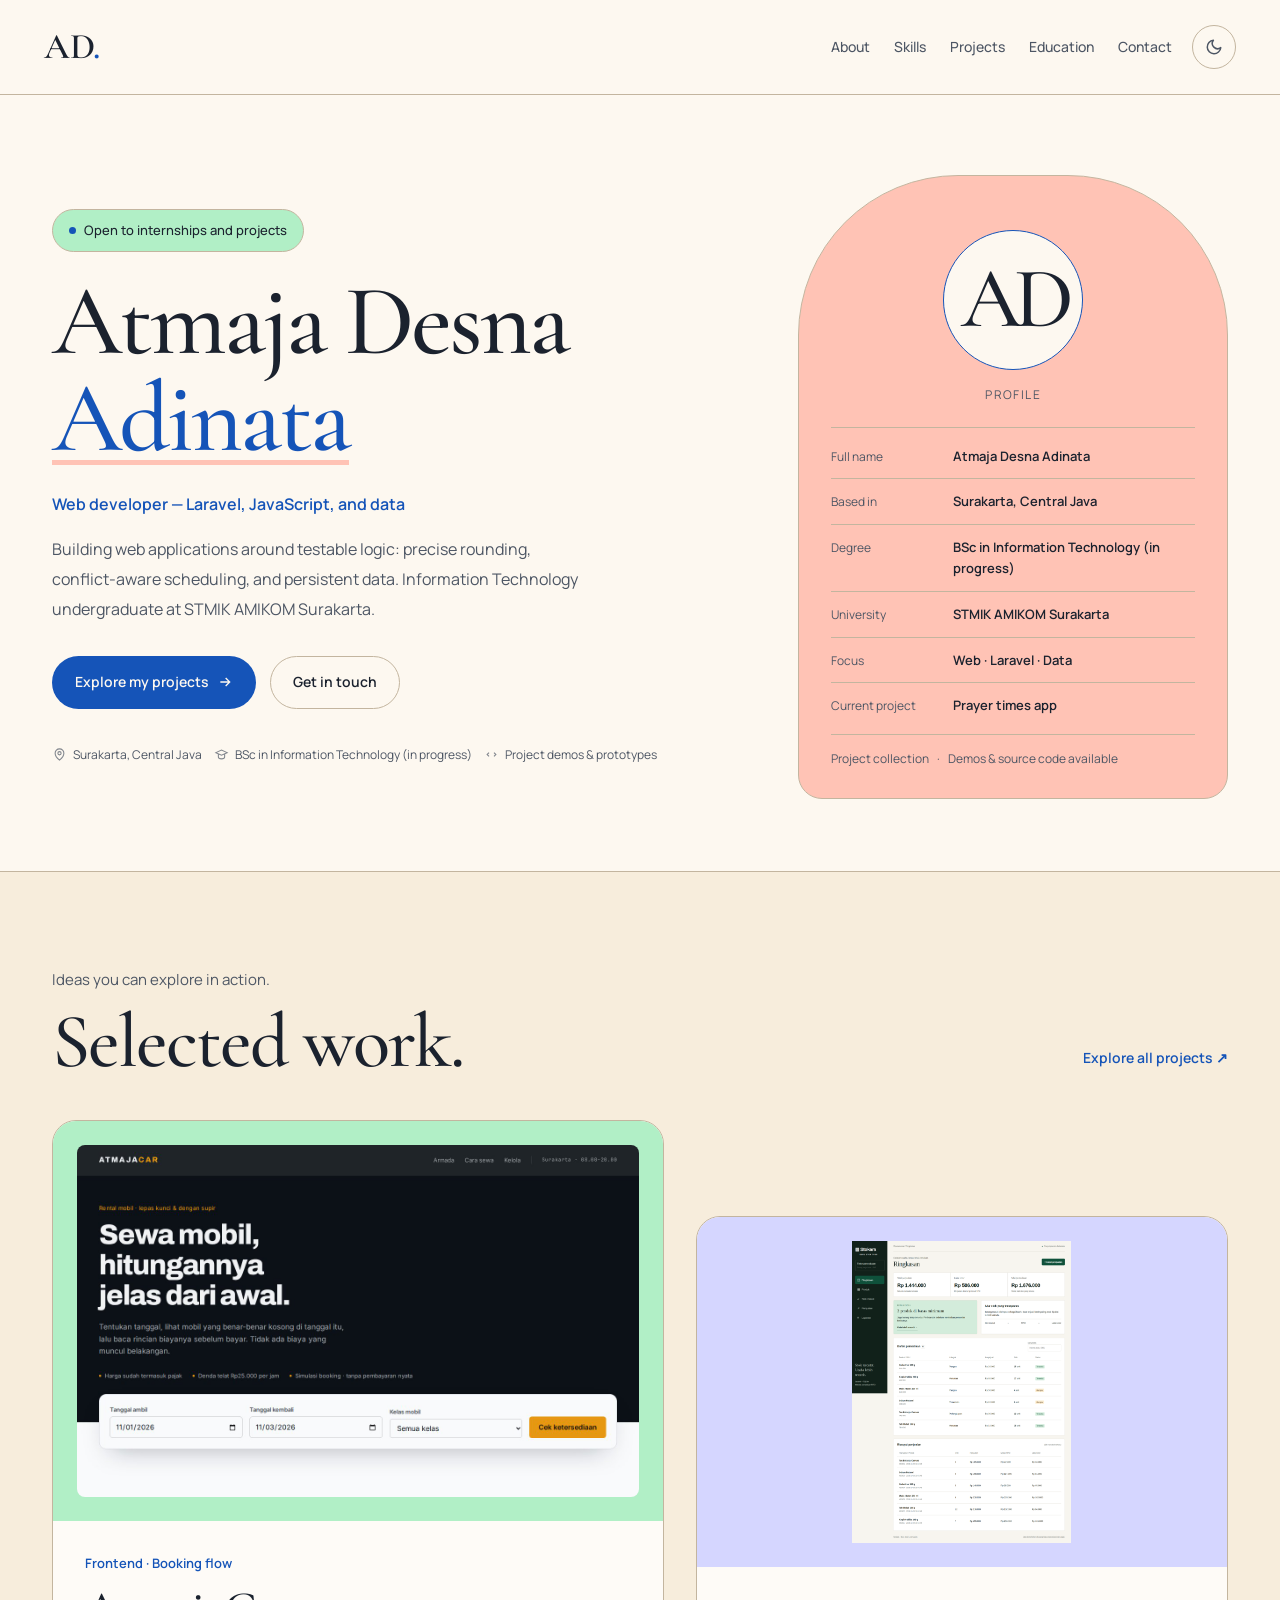
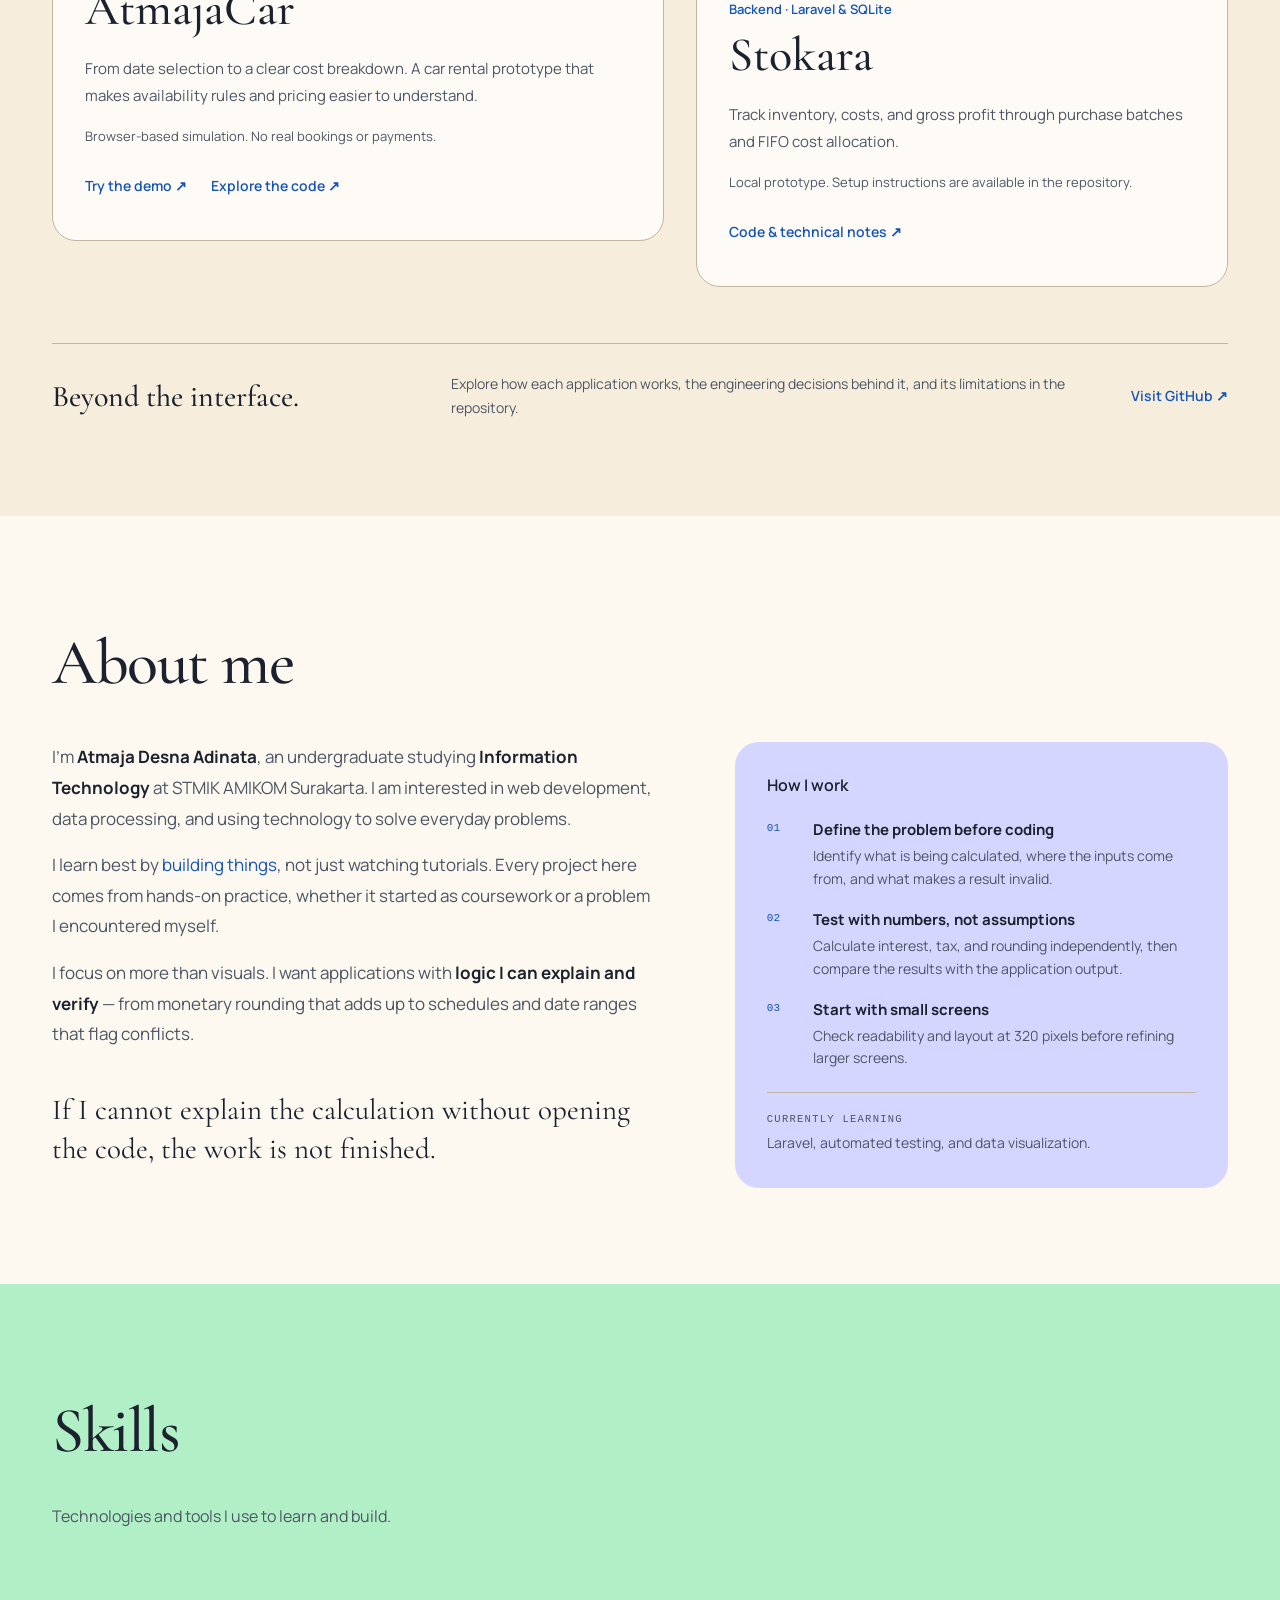
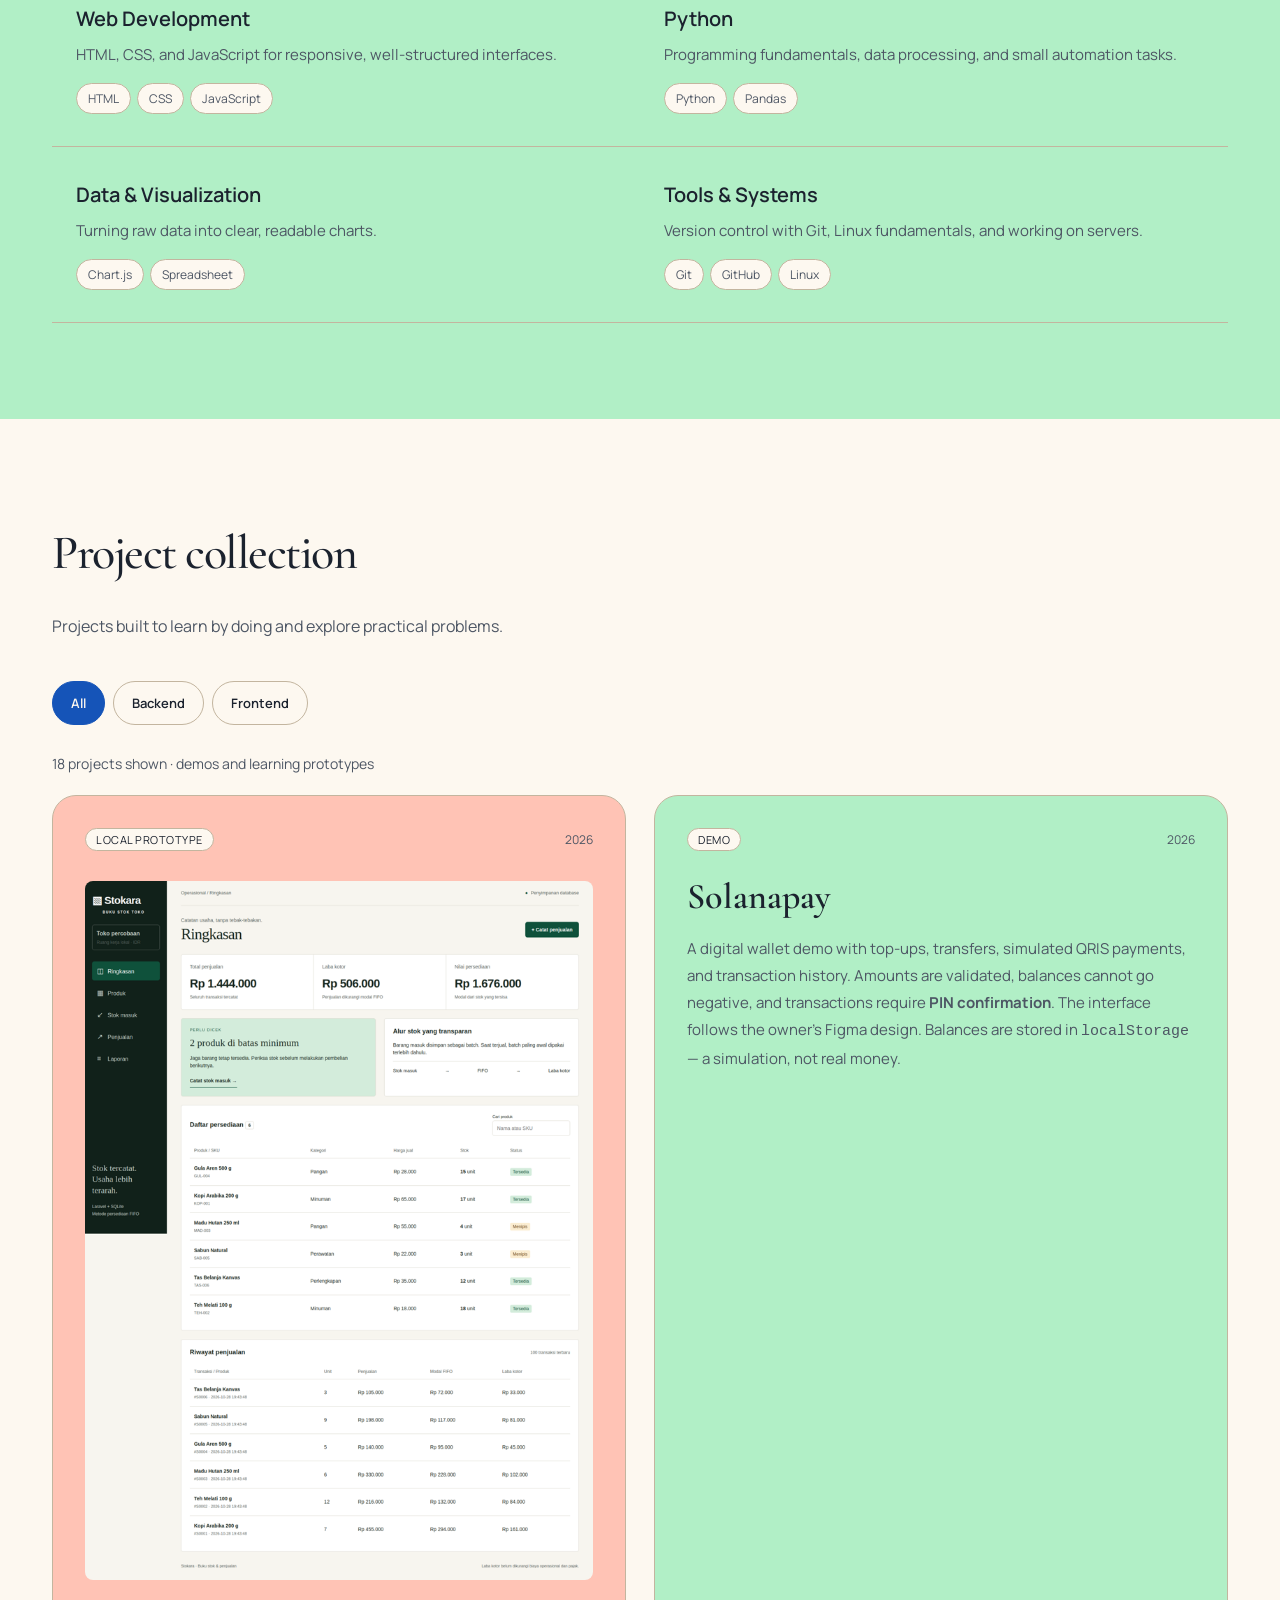
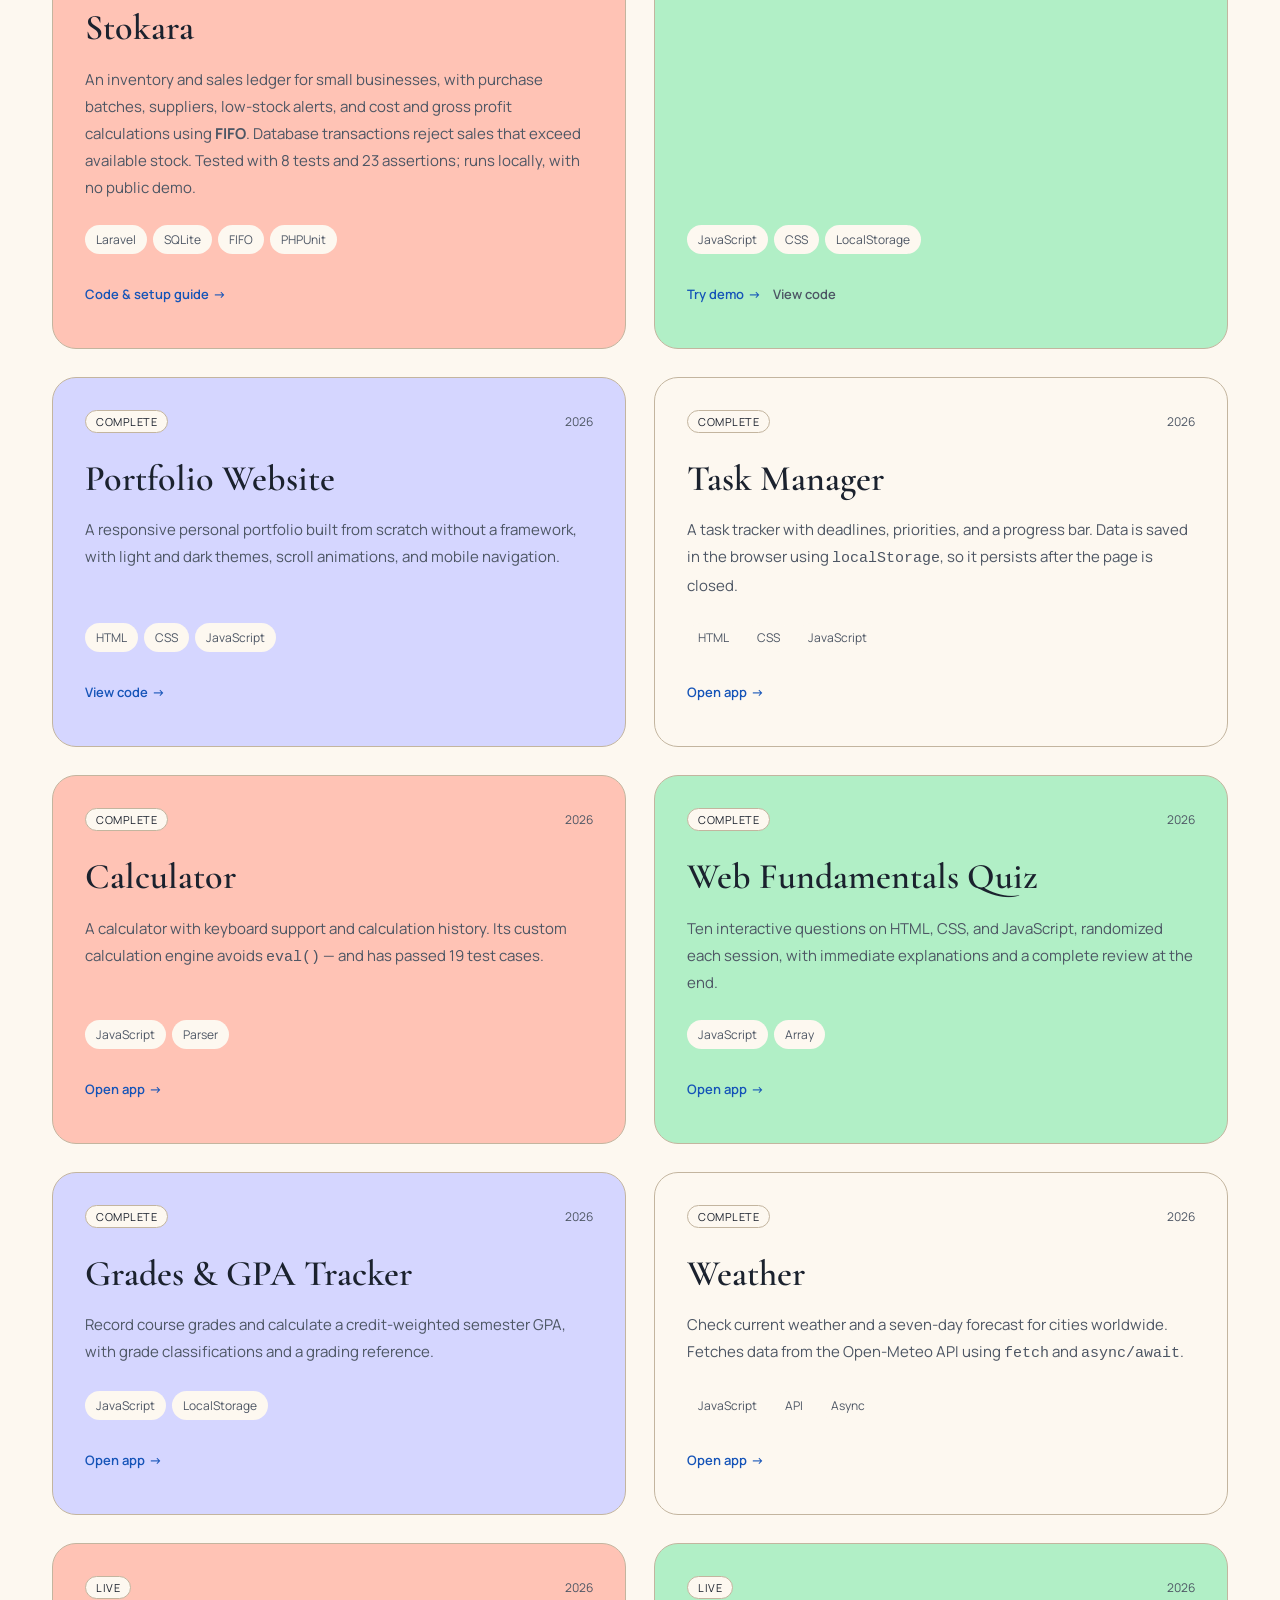
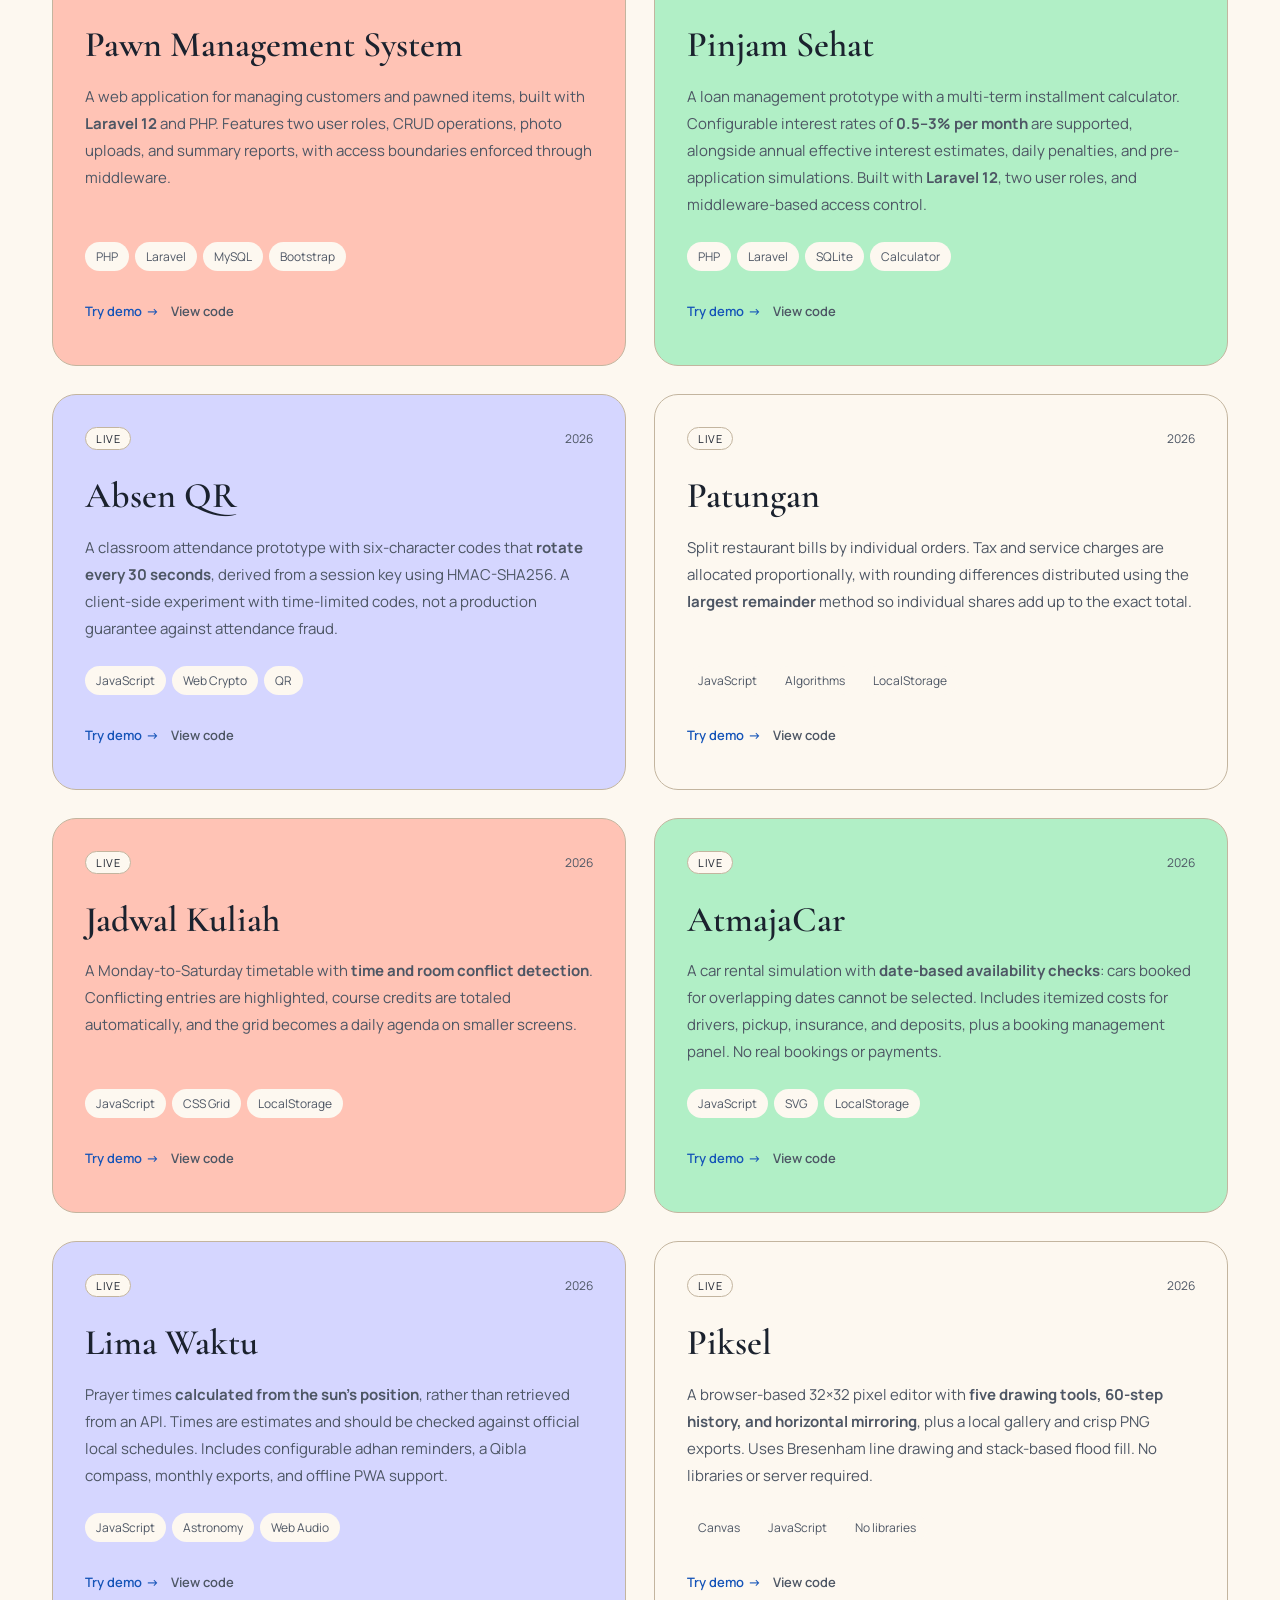
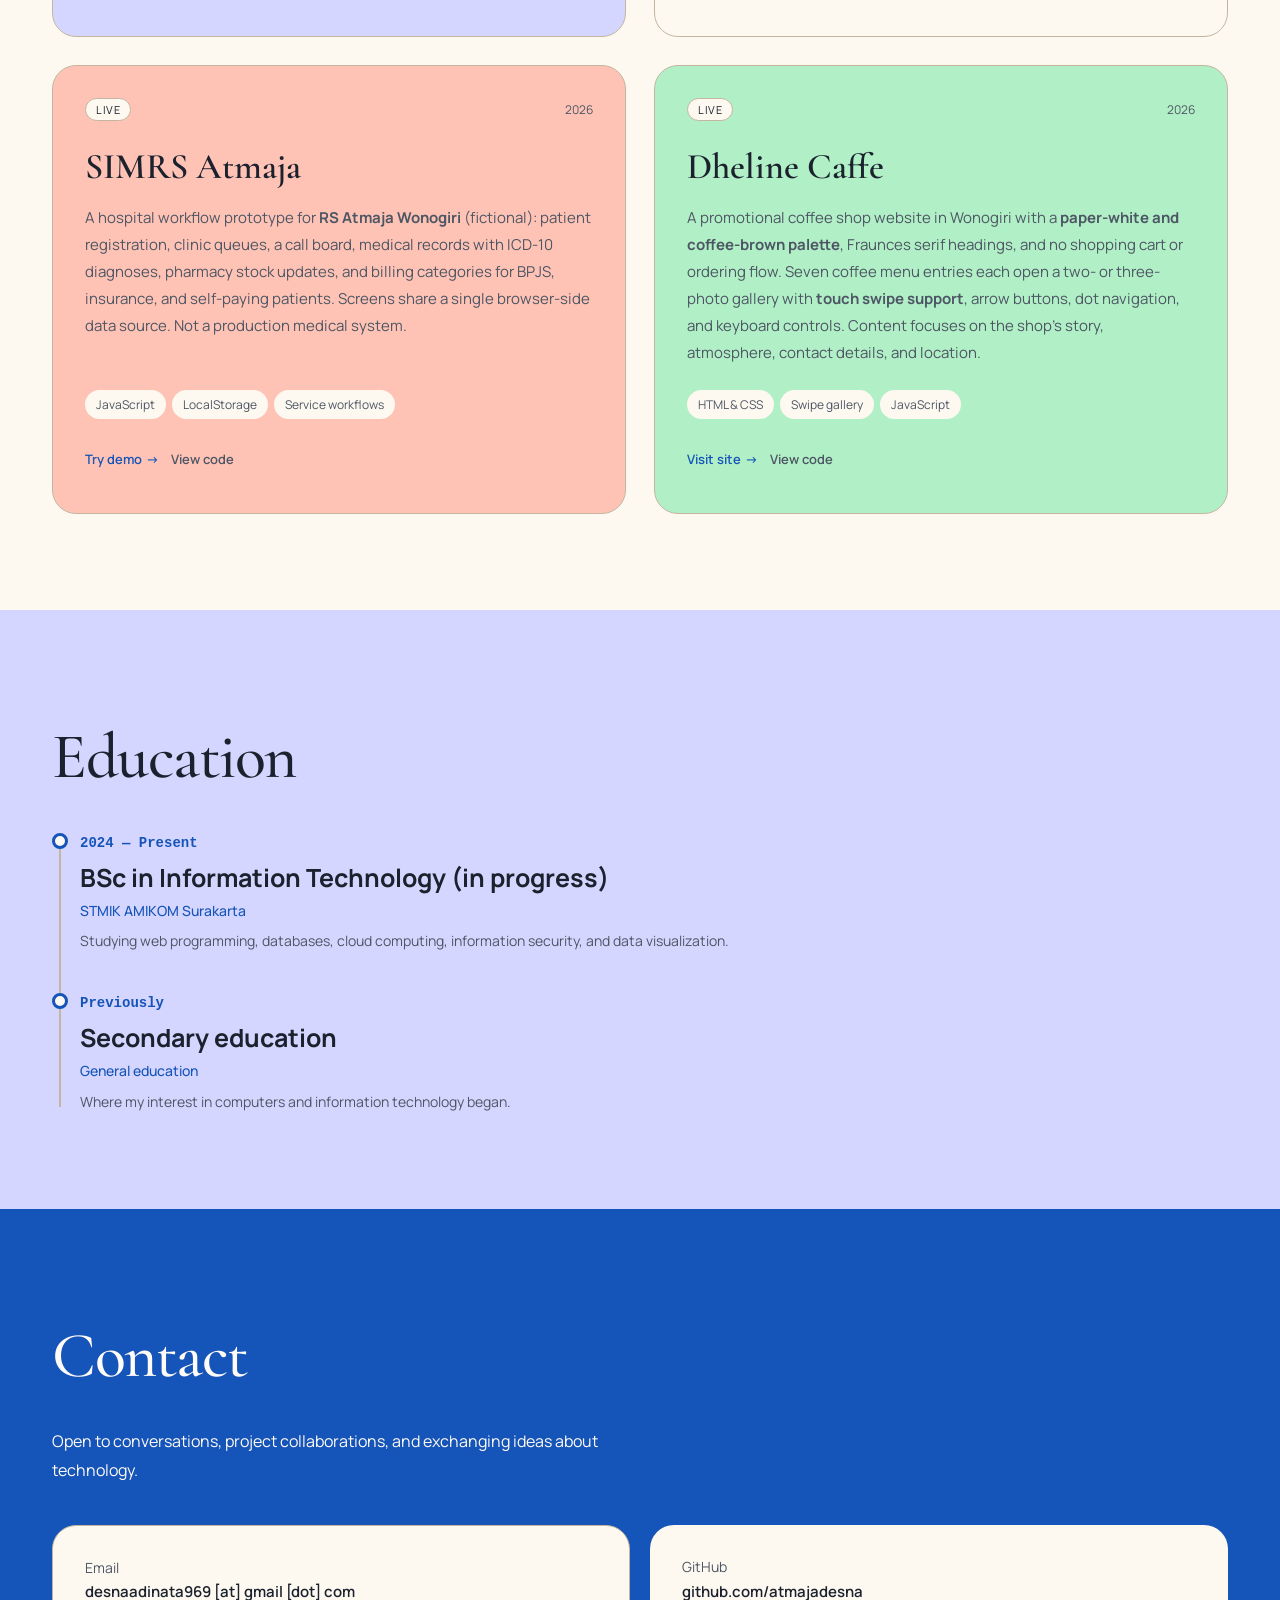
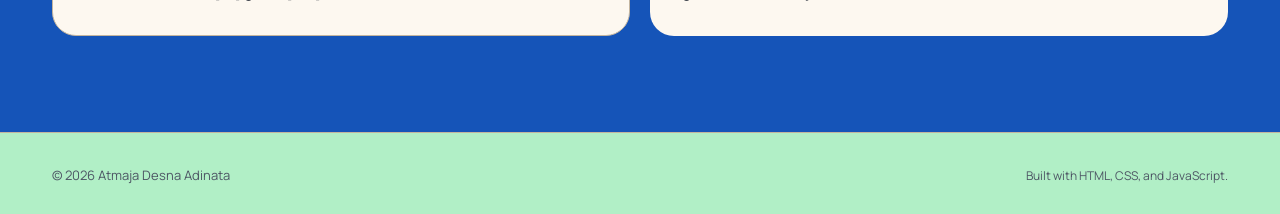
==== commit b9db8b23: "Update Lima Waktu project name and links" ====
--- a/index.html
+++ b/index.html
@@ -1,666 +1,1005 @@
-<!DOCTYPE html>
+<!doctype html>
 <html lang="en" data-theme="dark">
-<head>
-<meta charset="UTF-8">
-<meta name="viewport" content="width=device-width, initial-scale=1.0">
-<title>Atmaja Desna Adinata — Portfolio</title>
-<meta name="description" content="Atmaja Desna Adinata — Information Technology undergraduate at STMIK AMIKOM Surakarta. Web development, Python, and data visualization.">
-<meta name="author" content="Atmaja Desna Adinata">
-<meta property="og:title" content="Atmaja Desna Adinata — Portfolio">
-<meta property="og:description" content="Information Technology undergraduate · Web Development & Data">
-<meta property="og:type" content="website">
-<link rel="icon" href="data:image/svg+xml,<svg xmlns='http://www.w3.org/2000/svg' viewBox='0 0 100 100'><rect width='100' height='100' rx='22' fill='%236366f1'/><text x='50' y='70' font-size='52' font-family='sans-serif' font-weight='bold' fill='white' text-anchor='middle'>AD</text></svg>">
-<link rel="stylesheet" href="style.css?v=3">
-<link rel="stylesheet" href="refinement.css?v=4">
-<link rel="preconnect" href="https://fonts.googleapis.com">
-<link rel="preconnect" href="https://fonts.gstatic.com" crossorigin>
-<link href="https://fonts.googleapis.com/css2?family=Cormorant+Garamond:wght@400;500;600&family=Manrope:wght@400;500;600;700&display=swap" rel="stylesheet">
-<link rel="stylesheet" href="atelier.css?v=atelier1">
-<link rel="stylesheet" href="vivid.css?v=vivid1">
-<link rel="stylesheet" href="showcase.css?v=showcase1">
-</head>
-<body>
-<a class="skip-link" href="#main">Skip to content</a>
-
-<header class="site-header">
-  <nav class="nav" aria-label="Main navigation">
-    <a class="brand" href="#top" aria-label="Home">AD<span class="dot">.</span></a>
-
-    <button class="nav-toggle" id="navToggle" aria-expanded="false" aria-controls="menu" aria-label="Open menu">
-      <span></span><span></span><span></span>
-    </button>
-
-    <ul class="menu" id="menu">
-      <li><a href="#about">About</a></li>
-      <li><a href="#skills">Skills</a></li>
-      <li><a href="#projects">Projects</a></li>
-      <li><a href="#education">Education</a></li>
-      <li><a href="#contact">Contact</a></li>
-    </ul>
-
-    <button class="theme-toggle" id="themeToggle" aria-label="Toggle light and dark theme">
-      <svg class="icon-moon" viewBox="0 0 24 24" aria-hidden="true"><path d="M21 12.8A9 9 0 1 1 11.2 3a7 7 0 0 0 9.8 9.8z"/></svg>
-      <svg class="icon-sun" viewBox="0 0 24 24" aria-hidden="true"><circle cx="12" cy="12" r="4"/><path d="M12 2v2m0 16v2M2 12h2m16 0h2M4.9 4.9l1.4 1.4m11.4 11.4 1.4 1.4M19.1 4.9l-1.4 1.4M6.3 17.7l-1.4 1.4"/></svg>
-    </button>
-  </nav>
-</header>
-
-<main id="main">
-
-  <!-- ============ HERO / BIODATA ============ -->
-  <section class="hero" id="top">
-    <div class="hero-glow" aria-hidden="true"></div>
-    <div class="container hero-inner">
-      <div class="hero-grid">
-
-        <div class="hero-copy">
-          <p class="status-pill reveal">
-            <span class="status-dot" aria-hidden="true"></span>
-            Open to internships and projects
-          </p>
-
-          <h1 class="hero-title reveal">Atmaja Desna<br><span class="grad">Adinata</span></h1>
-
-          <p class="hero-role reveal">Web developer — Laravel, JavaScript, and data</p>
-
-          <p class="hero-desc reveal">
-            Building web applications around testable logic: precise rounding, conflict-aware scheduling, and persistent data. Information Technology undergraduate at STMIK AMIKOM Surakarta.
-          </p>
-
-          <div class="hero-actions reveal">
-            <a class="btn btn-primary" href="#projects">
-              Explore my projects
-              <svg viewBox="0 0 24 24" width="16" height="16" fill="none" stroke="currentColor" stroke-width="2" aria-hidden="true"><path d="M5 12h14M13 6l6 6-6 6"/></svg>
-            </a>
-            <a class="btn btn-ghost" href="#contact">Get in touch</a>
+  <head>
+    <meta charset="UTF-8" />
+    <meta name="viewport" content="width=device-width, initial-scale=1.0" />
+    <title>Atmaja Desna Adinata — Portfolio</title>
+    <meta
+      name="description"
+      content="Atmaja Desna Adinata — Information Technology undergraduate at STMIK AMIKOM Surakarta. Web development, Python, and data visualization."
+    />
+    <meta name="author" content="Atmaja Desna Adinata" />
+    <meta property="og:title" content="Atmaja Desna Adinata — Portfolio" />
+    <meta
+      property="og:description"
+      content="Information Technology undergraduate · Web Development & Data"
+    />
+    <meta property="og:type" content="website" />
+    <link
+      rel="icon"
+      href="data:image/svg+xml,<svg xmlns='http://www.w3.org/2000/svg' viewBox='0 0 100 100'><rect width='100' height='100' rx='22' fill='%236366f1'/><text x='50' y='70' font-size='52' font-family='sans-serif' font-weight='bold' fill='white' text-anchor='middle'>AD</text></svg>"
+    />
+    <link rel="stylesheet" href="style.css?v=3" />
+    <link rel="stylesheet" href="refinement.css?v=4" />
+    <link rel="preconnect" href="https://fonts.googleapis.com" />
+    <link rel="preconnect" href="https://fonts.gstatic.com" crossorigin />
+    <link
+      href="https://fonts.googleapis.com/css2?family=Cormorant+Garamond:wght@400;500;600&family=Manrope:wght@400;500;600;700&display=swap"
+      rel="stylesheet"
+    />
+    <link rel="stylesheet" href="atelier.css?v=atelier1" />
+    <link rel="stylesheet" href="vivid.css?v=vivid1" />
+    <link rel="stylesheet" href="showcase.css?v=showcase1" />
+  </head>
+  <body>
+    <a class="skip-link" href="#main">Skip to content</a>
+
+    <header class="site-header">
+      <nav class="nav" aria-label="Main navigation">
+        <a class="brand" href="#top" aria-label="Home">AD<span class="dot">.</span></a>
+
+        <button
+          class="nav-toggle"
+          id="navToggle"
+          aria-expanded="false"
+          aria-controls="menu"
+          aria-label="Open menu"
+        >
+          <span></span><span></span><span></span>
+        </button>
+
+        <ul class="menu" id="menu">
+          <li><a href="#about">About</a></li>
+          <li><a href="#skills">Skills</a></li>
+          <li><a href="#projects">Projects</a></li>
+          <li><a href="#education">Education</a></li>
+          <li><a href="#contact">Contact</a></li>
+        </ul>
+
+        <button class="theme-toggle" id="themeToggle" aria-label="Toggle light and dark theme">
+          <svg class="icon-moon" viewBox="0 0 24 24" aria-hidden="true">
+            <path d="M21 12.8A9 9 0 1 1 11.2 3a7 7 0 0 0 9.8 9.8z" />
+          </svg>
+          <svg class="icon-sun" viewBox="0 0 24 24" aria-hidden="true">
+            <circle cx="12" cy="12" r="4" />
+            <path
+              d="M12 2v2m0 16v2M2 12h2m16 0h2M4.9 4.9l1.4 1.4m11.4 11.4 1.4 1.4M19.1 4.9l-1.4 1.4M6.3 17.7l-1.4 1.4"
+            />
+          </svg>
+        </button>
+      </nav>
+    </header>
+
+    <main id="main">
+      <!-- ============ HERO / BIODATA ============ -->
+      <section class="hero" id="top">
+        <div class="hero-glow" aria-hidden="true"></div>
+        <div class="container hero-inner">
+          <div class="hero-grid">
+            <div class="hero-copy">
+              <p class="status-pill reveal">
+                <span class="status-dot" aria-hidden="true"></span>
+                Open to internships and projects
+              </p>
+
+              <h1 class="hero-title reveal">Atmaja Desna<br /><span class="grad">Adinata</span></h1>
+
+              <p class="hero-role reveal">Web developer — Laravel, JavaScript, and data</p>
+
+              <p class="hero-desc reveal">
+                Building web applications around testable logic: precise rounding, conflict-aware
+                scheduling, and persistent data. Information Technology undergraduate at STMIK
+                AMIKOM Surakarta.
+              </p>
+
+              <div class="hero-actions reveal">
+                <a class="btn btn-primary" href="#projects">
+                  Explore my projects
+                  <svg
+                    viewBox="0 0 24 24"
+                    width="16"
+                    height="16"
+                    fill="none"
+                    stroke="currentColor"
+                    stroke-width="2"
+                    aria-hidden="true"
+                  >
+                    <path d="M5 12h14M13 6l6 6-6 6" />
+                  </svg>
+                </a>
+                <a class="btn btn-ghost" href="#contact">Get in touch</a>
+              </div>
+
+              <ul class="hero-meta reveal">
+                <li>
+                  <svg
+                    viewBox="0 0 24 24"
+                    fill="none"
+                    stroke="currentColor"
+                    stroke-width="1.7"
+                    aria-hidden="true"
+                  >
+                    <path d="M12 21s7-5.6 7-11a7 7 0 1 0-14 0c0 5.4 7 11 7 11z" />
+                    <circle cx="12" cy="10" r="2.6" />
+                  </svg>
+                  Surakarta, Central Java
+                </li>
+                <li>
+                  <svg
+                    viewBox="0 0 24 24"
+                    fill="none"
+                    stroke="currentColor"
+                    stroke-width="1.7"
+                    aria-hidden="true"
+                  >
+                    <path d="M3 9l9-4 9 4-9 4-9-4z" />
+                    <path d="M7 11v5c0 1.7 2.2 3 5 3s5-1.3 5-3v-5" />
+                  </svg>
+                  BSc in Information Technology (in progress)
+                </li>
+                <li>
+                  <svg
+                    viewBox="0 0 24 24"
+                    fill="none"
+                    stroke="currentColor"
+                    stroke-width="1.7"
+                    aria-hidden="true"
+                  >
+                    <path d="M8 9l-3 3 3 3M16 9l3 3-3 3" />
+                  </svg>
+                  Project demos & prototypes
+                </li>
+              </ul>
+            </div>
+
+            <aside class="id-card reveal" aria-label="Profile summary">
+              <div class="id-card__top">
+                <span class="id-card__mono" aria-hidden="true">AD</span>
+                <span class="id-card__label">Profile</span>
+              </div>
+
+              <dl class="id-card__rows">
+                <div><dt>Full name</dt><dd>Atmaja Desna Adinata</dd></div>
+                <div><dt>Based in</dt><dd>Surakarta, Central Java</dd></div>
+                <div><dt>Degree</dt><dd>BSc in Information Technology (in progress)</dd></div>
+                <div><dt>University</dt><dd>STMIK AMIKOM Surakarta</dd></div>
+                <div><dt>Focus</dt><dd>Web · Laravel · Data</dd></div>
+                <div><dt>Current project</dt><dd>Prayer times app</dd></div>
+              </dl>
+
+              <div class="id-card__foot">
+                <span>Project collection</span>
+                <span class="id-card__dot" aria-hidden="true">·</span>
+                <span>Demos &amp; source code available</span>
+              </div>
+            </aside>
           </div>
-
-          <ul class="hero-meta reveal">
-            <li>
-              <svg viewBox="0 0 24 24" fill="none" stroke="currentColor" stroke-width="1.7" aria-hidden="true"><path d="M12 21s7-5.6 7-11a7 7 0 1 0-14 0c0 5.4 7 11 7 11z"/><circle cx="12" cy="10" r="2.6"/></svg>
-              Surakarta, Central Java
+        </div>
+        <a class="scroll-hint" href="#about" aria-label="Scroll down">
+          <span></span>
+        </a>
+      </section>
+
+      <section class="selected-showcase section" id="selected" aria-labelledby="selectedTitle">
+        <div class="container">
+          <header class="showcase-head"
+            ><div
+              ><p class="showcase-intro">Ideas you can explore in action.</p
+              ><h2 id="selectedTitle">Selected work.</h2></div
+            ><a class="showcase-all" href="#projects">Explore all projects ↗</a></header
+          >
+          <div class="selected-grid">
+            <article class="selected-card selected-main">
+              <a
+                class="selected-image"
+                href="https://atmajadesna.github.io/atmajacar/"
+                target="_blank"
+                rel="noopener"
+                ><img
+                  src="assets/atmajacar-desktop.jpg"
+                  alt="AtmajaCar interface showing available rental cars"
+                  width="1200"
+                  height="750"
+                  loading="lazy"
+              /></a>
+              <div class="selected-content"
+                ><p class="selected-category">Frontend · Booking flow</p><h3>AtmajaCar</h3
+                ><p
+                  >From date selection to a clear cost breakdown. A car rental prototype that makes
+                  availability rules and pricing easier to understand.</p
+                ><p class="selected-note">Browser-based simulation. No real bookings or payments.</p
+                ><div class="selected-links"
+                  ><a href="https://atmajadesna.github.io/atmajacar/" target="_blank" rel="noopener"
+                    >Try the demo ↗</a
+                  ><a href="https://github.com/atmajadesna/atmajacar" target="_blank" rel="noopener"
+                    >Explore the code ↗</a
+                  ></div
+                ></div
+              >
+            </article>
+            <article class="selected-card">
+              <a
+                class="selected-image"
+                href="https://github.com/atmajadesna/stokara"
+                target="_blank"
+                rel="noopener"
+                ><img
+                  src="assets/stokara.png"
+                  alt="Stokara dashboard with sample inventory and sales data"
+                  width="960"
+                  height="667"
+                  loading="lazy"
+              /></a>
+              <div class="selected-content"
+                ><p class="selected-category">Backend · Laravel &amp; SQLite</p><h3>Stokara</h3
+                ><p
+                  >Track inventory, costs, and gross profit through purchase batches and FIFO cost
+                  allocation.</p
+                ><p class="selected-note"
+                  >Local prototype. Setup instructions are available in the repository.</p
+                ><div class="selected-links"
+                  ><a href="https://github.com/atmajadesna/stokara" target="_blank" rel="noopener"
+                    >Code &amp; technical notes ↗</a
+                  ></div
+                ></div
+              >
+            </article>
+          </div>
+          <div class="engineering-strip"
+            ><strong>Beyond the interface.</strong
+            ><p
+              >Explore how each application works, the engineering decisions behind it, and its
+              limitations in the repository.</p
+            ><a href="https://github.com/atmajadesna" target="_blank" rel="noopener"
+              >Visit GitHub ↗</a
+            ></div
+          >
+        </div>
+      </section>
+
+      <!-- ============ TENTANG ============ -->
+      <section class="section" id="about">
+        <div class="container">
+          <header class="section-head reveal">
+            <span class="section-num">01</span>
+            <h2>About me</h2>
+          </header>
+
+          <div class="about-grid">
+            <div class="about-text reveal">
+              <p>
+                I'm <strong>Atmaja Desna Adinata</strong>, an undergraduate studying
+                <strong>Information Technology</strong> at STMIK AMIKOM Surakarta. I am interested
+                in web development, data processing, and using technology to solve everyday
+                problems.
+              </p>
+              <p>
+                I learn best by <em>building things</em>, not just watching tutorials. Every project
+                here comes from hands-on practice, whether it started as coursework or a problem I
+                encountered myself.
+              </p>
+              <p>
+                I focus on more than visuals. I want applications with
+                <strong>logic I can explain and verify</strong> — from monetary rounding that adds
+                up to schedules and date ranges that flag conflicts.
+              </p>
+
+              <blockquote class="about-quote">
+                If I cannot explain the calculation without opening the code, the work is not
+                finished.
+              </blockquote>
+            </div>
+
+            <div class="about-side reveal">
+              <h3 class="about-side__title">How I work</h3>
+              <ol class="principles">
+                <li>
+                  <span class="principles__num">01</span>
+                  <div>
+                    <b>Define the problem before coding</b>
+                    <p
+                      >Identify what is being calculated, where the inputs come from, and what makes
+                      a result invalid.</p
+                    >
+                  </div>
+                </li>
+                <li>
+                  <span class="principles__num">02</span>
+                  <div>
+                    <b>Test with numbers, not assumptions</b>
+                    <p
+                      >Calculate interest, tax, and rounding independently, then compare the results
+                      with the application output.</p
+                    >
+                  </div>
+                </li>
+                <li>
+                  <span class="principles__num">03</span>
+                  <div>
+                    <b>Start with small screens</b>
+                    <p
+                      >Check readability and layout at 320 pixels before refining larger screens.</p
+                    >
+                  </div>
+                </li>
+              </ol>
+
+              <div class="about-now">
+                <span class="about-now__label">Currently learning</span>
+                <p>Laravel, automated testing, and data visualization.</p>
+              </div>
+            </div>
+          </div>
+        </div>
+      </section>
+
+      <!-- ============ KEAHLIAN ============ -->
+      <section class="section section-alt" id="skills">
+        <div class="container">
+          <header class="section-head reveal">
+            <span class="section-num">02</span>
+            <h2>Skills</h2>
+          </header>
+          <p class="section-sub reveal">Technologies and tools I use to learn and build.</p>
+
+          <div class="skills-grid">
+            <article class="skill-card reveal">
+              <div class="skill-icon" aria-hidden="true">&lt;/&gt;</div>
+              <h3>Web Development</h3>
+              <p>HTML, CSS, and JavaScript for responsive, well-structured interfaces.</p>
+              <div class="tags"><span>HTML</span><span>CSS</span><span>JavaScript</span></div>
+            </article>
+
+            <article class="skill-card reveal">
+              <div class="skill-icon" aria-hidden="true">🐍</div>
+              <h3>Python</h3>
+              <p>Programming fundamentals, data processing, and small automation tasks.</p>
+              <div class="tags"><span>Python</span><span>Pandas</span></div>
+            </article>
+
+            <article class="skill-card reveal">
+              <div class="skill-icon" aria-hidden="true">📊</div>
+              <h3>Data &amp; Visualization</h3>
+              <p>Turning raw data into clear, readable charts.</p>
+              <div class="tags"><span>Chart.js</span><span>Spreadsheet</span></div>
+            </article>
+
+            <article class="skill-card reveal">
+              <div class="skill-icon" aria-hidden="true">🔧</div>
+              <h3>Tools &amp; Systems</h3>
+              <p>Version control with Git, Linux fundamentals, and working on servers.</p>
+              <div class="tags"><span>Git</span><span>GitHub</span><span>Linux</span></div>
+            </article>
+          </div>
+        </div>
+      </section>
+
+      <!-- ============ PROJECT ============ -->
+      <section class="section" id="projects">
+        <div class="container">
+          <header class="section-head reveal">
+            <span class="section-num">03</span>
+            <h2>Project collection</h2>
+          </header>
+          <p class="section-sub reveal"
+            >Projects built to learn by doing and explore practical problems.</p
+          >
+
+          <div class="filter-bar" role="group" aria-label="Filter projects">
+            <button type="button" data-filter="all" aria-pressed="true">All</button>
+            <button type="button" data-filter="backend" aria-pressed="false">Backend</button>
+            <button type="button" data-filter="frontend" aria-pressed="false">Frontend</button>
+          </div>
+          <p class="project-count" role="status" id="projectCount"></p>
+          <div class="projects-grid">
+            <article class="project-card reveal">
+              <div class="project-top">
+                <span class="project-badge done">Local prototype</span>
+                <span class="project-date">2026</span>
+              </div>
+              <img
+                src="assets/stokara.png"
+                alt="Stokara inventory and sales summary with sample data"
+                loading="lazy"
+                width="960"
+                height="667"
+                style="width: 100%; height: auto; border-radius: 8px; margin: 16px 0"
+              />
+              <h3>Stokara</h3>
+              <p
+                >An inventory and sales ledger for small businesses, with purchase batches,
+                suppliers, low-stock alerts, and cost and gross profit calculations using
+                <strong>FIFO</strong>. Database transactions reject sales that exceed available
+                stock. Tested with 8 tests and 23 assertions; runs locally, with no public demo.</p
+              >
+              <div class="tags"
+                ><span>Laravel</span><span>SQLite</span><span>FIFO</span><span>PHPUnit</span></div
+              >
+              <div class="project-links">
+                <a
+                  class="project-link"
+                  href="https://github.com/atmajadesna/stokara"
+                  target="_blank"
+                  rel="noopener"
+                  >Code &amp; setup guide <span aria-hidden="true">→</span></a
+                >
+              </div>
+            </article>
+
+            <article class="project-card reveal">
+              <div class="project-top">
+                <span class="project-badge done">Demo</span>
+                <span class="project-date">2026</span>
+              </div>
+              <h3>Solanapay</h3>
+              <p>
+                A digital wallet demo with top-ups, transfers, simulated QRIS payments, and
+                transaction history. Amounts are validated, balances cannot go negative, and
+                transactions require
+                <strong>PIN confirmation</strong>. The interface follows the owner’s Figma design.
+                Balances are stored in <code>localStorage</code> — a simulation, not real money.
+              </p>
+              <div class="tags"
+                ><span>JavaScript</span><span>CSS</span><span>LocalStorage</span></div
+              >
+              <div class="project-links">
+                <a
+                  class="project-link"
+                  href="https://atmajadesna.github.io/solanapay/"
+                  target="_blank"
+                  rel="noopener"
+                >
+                  Try demo <span aria-hidden="true">→</span>
+                </a>
+                <a
+                  class="project-link secondary"
+                  href="https://github.com/atmajadesna/solanapay"
+                  target="_blank"
+                  rel="noopener"
+                >
+                  View code
+                </a>
+              </div>
+            </article>
+
+            <article class="project-card reveal">
+              <div class="project-top">
+                <span class="project-badge done">Complete</span>
+                <span class="project-date">2026</span>
+              </div>
+              <h3>Portfolio Website</h3>
+              <p>
+                A responsive personal portfolio built from scratch without a framework, with light
+                and dark themes, scroll animations, and mobile navigation.
+              </p>
+              <div class="tags"><span>HTML</span><span>CSS</span><span>JavaScript</span></div>
+              <a
+                class="project-link"
+                href="https://github.com/atmajadesna/atmajadesna.github.io"
+                target="_blank"
+                rel="noopener"
+              >
+                View code <span aria-hidden="true">→</span>
+              </a>
+            </article>
+
+            <article class="project-card reveal">
+              <div class="project-top">
+                <span class="project-badge done">Complete</span>
+                <span class="project-date">2026</span>
+              </div>
+              <h3>Task Manager</h3>
+              <p>
+                A task tracker with deadlines, priorities, and a progress bar. Data is saved in the
+                browser using <code>localStorage</code>, so it persists after the page is closed.
+              </p>
+              <div class="tags"><span>HTML</span><span>CSS</span><span>JavaScript</span></div>
+              <a class="project-link" href="projects/todo-app/" target="_blank" rel="noopener">
+                Open app <span aria-hidden="true">→</span>
+              </a>
+            </article>
+
+            <article class="project-card reveal">
+              <div class="project-top">
+                <span class="project-badge done">Complete</span>
+                <span class="project-date">2026</span>
+              </div>
+              <h3>Calculator</h3>
+              <p>
+                A calculator with keyboard support and calculation history. Its custom calculation
+                engine avoids <code>eval()</code> — and has passed 19 test cases.
+              </p>
+              <div class="tags"><span>JavaScript</span><span>Parser</span></div>
+              <a class="project-link" href="projects/kalkulator/" target="_blank" rel="noopener">
+                Open app <span aria-hidden="true">→</span>
+              </a>
+            </article>
+
+            <article class="project-card reveal">
+              <div class="project-top">
+                <span class="project-badge done">Complete</span>
+                <span class="project-date">2026</span>
+              </div>
+              <h3>Web Fundamentals Quiz</h3>
+              <p>
+                Ten interactive questions on HTML, CSS, and JavaScript, randomized each session,
+                with immediate explanations and a complete review at the end.
+              </p>
+              <div class="tags"><span>JavaScript</span><span>Array</span></div>
+              <a class="project-link" href="projects/kuis/" target="_blank" rel="noopener">
+                Open app <span aria-hidden="true">→</span>
+              </a>
+            </article>
+
+            <article class="project-card reveal">
+              <div class="project-top">
+                <span class="project-badge done">Complete</span>
+                <span class="project-date">2026</span>
+              </div>
+              <h3>Grades &amp; GPA Tracker</h3>
+              <p>
+                Record course grades and calculate a credit-weighted semester GPA, with grade
+                classifications and a grading reference.
+              </p>
+              <div class="tags"><span>JavaScript</span><span>LocalStorage</span></div>
+              <a class="project-link" href="projects/nilai-ipk/" target="_blank" rel="noopener">
+                Open app <span aria-hidden="true">→</span>
+              </a>
+            </article>
+
+            <article class="project-card reveal">
+              <div class="project-top">
+                <span class="project-badge done">Complete</span>
+                <span class="project-date">2026</span>
+              </div>
+              <h3>Weather</h3>
+              <p>
+                Check current weather and a seven-day forecast for cities worldwide. Fetches data
+                from the Open-Meteo API using <code>fetch</code> and <code>async/await</code>.
+              </p>
+              <div class="tags"><span>JavaScript</span><span>API</span><span>Async</span></div>
+              <a class="project-link" href="projects/cuaca/" target="_blank" rel="noopener">
+                Open app <span aria-hidden="true">→</span>
+              </a>
+            </article>
+
+            <article class="project-card reveal">
+              <div class="project-top">
+                <span class="project-badge done">Live</span>
+                <span class="project-date">2026</span>
+              </div>
+              <h3>Pawn Management System</h3>
+              <p>
+                A web application for managing customers and pawned items, built with
+                <strong>Laravel 12</strong> and PHP. Features two user roles, CRUD operations, photo
+                uploads, and summary reports, with access boundaries enforced through middleware.
+              </p>
+              <div class="tags"
+                ><span>PHP</span><span>Laravel</span><span>MySQL</span><span>Bootstrap</span></div
+              >
+              <div class="project-links">
+                <a
+                  class="project-link"
+                  href="https://gadai.laura.web.id"
+                  target="_blank"
+                  rel="noopener"
+                >
+                  Try demo <span aria-hidden="true">→</span>
+                </a>
+                <a
+                  class="project-link secondary"
+                  href="https://github.com/atmajadesna/sistem-gadai"
+                  target="_blank"
+                  rel="noopener"
+                >
+                  View code
+                </a>
+              </div>
+            </article>
+
+            <article class="project-card reveal">
+              <div class="project-top">
+                <span class="project-badge done">Live</span>
+                <span class="project-date">2026</span>
+              </div>
+              <h3>Pinjam Sehat</h3>
+              <p>
+                A loan management prototype with a multi-term installment calculator. Configurable
+                interest rates of <strong>0.5–3% per month</strong> are supported, alongside annual
+                effective interest estimates, daily penalties, and pre-application simulations.
+                Built with <strong>Laravel 12</strong>, two user roles, and middleware-based access
+                control.
+              </p>
+              <div class="tags"
+                ><span>PHP</span><span>Laravel</span><span>SQLite</span><span>Calculator</span></div
+              >
+              <div class="project-links">
+                <a
+                  class="project-link"
+                  href="https://pinjamsehat.laura.web.id"
+                  target="_blank"
+                  rel="noopener"
+                >
+                  Try demo <span aria-hidden="true">→</span>
+                </a>
+                <a
+                  class="project-link secondary"
+                  href="https://github.com/atmajadesna/pinjam-sehat"
+                  target="_blank"
+                  rel="noopener"
+                >
+                  View code
+                </a>
+              </div>
+            </article>
+
+            <article class="project-card reveal">
+              <div class="project-top">
+                <span class="project-badge done">Live</span>
+                <span class="project-date">2026</span>
+              </div>
+              <h3>Absen QR</h3>
+              <p>
+                A classroom attendance prototype with six-character codes that
+                <strong>rotate every 30 seconds</strong>, derived from a session key using
+                HMAC-SHA256. A client-side experiment with time-limited codes, not a production
+                guarantee against attendance fraud.
+              </p>
+              <div class="tags"><span>JavaScript</span><span>Web Crypto</span><span>QR</span></div>
+              <div class="project-links">
+                <a
+                  class="project-link"
+                  href="https://atmajadesna.github.io/absen-qr/"
+                  target="_blank"
+                  rel="noopener"
+                >
+                  Try demo <span aria-hidden="true">→</span>
+                </a>
+                <a
+                  class="project-link secondary"
+                  href="https://github.com/atmajadesna/absen-qr"
+                  target="_blank"
+                  rel="noopener"
+                >
+                  View code
+                </a>
+              </div>
+            </article>
+
+            <article class="project-card reveal">
+              <div class="project-top">
+                <span class="project-badge done">Live</span>
+                <span class="project-date">2026</span>
+              </div>
+              <h3>Patungan</h3>
+              <p>
+                Split restaurant bills by individual orders. Tax and service charges are allocated
+                proportionally, with rounding differences distributed using the
+                <strong>largest remainder</strong>
+                method so individual shares add up to the exact total.
+              </p>
+              <div class="tags"
+                ><span>JavaScript</span><span>Algorithms</span><span>LocalStorage</span></div
+              >
+              <div class="project-links">
+                <a
+                  class="project-link"
+                  href="https://atmajadesna.github.io/patungan/"
+                  target="_blank"
+                  rel="noopener"
+                >
+                  Try demo <span aria-hidden="true">→</span>
+                </a>
+                <a
+                  class="project-link secondary"
+                  href="https://github.com/atmajadesna/patungan"
+                  target="_blank"
+                  rel="noopener"
+                >
+                  View code
+                </a>
+              </div>
+            </article>
+
+            <article class="project-card reveal">
+              <div class="project-top">
+                <span class="project-badge done">Live</span>
+                <span class="project-date">2026</span>
+              </div>
+              <h3>Jadwal Kuliah</h3>
+              <p>
+                A Monday-to-Saturday timetable with
+                <strong>time and room conflict detection</strong>. Conflicting entries are
+                highlighted, course credits are totaled automatically, and the grid becomes a daily
+                agenda on smaller screens.
+              </p>
+              <div class="tags"
+                ><span>JavaScript</span><span>CSS Grid</span><span>LocalStorage</span></div
+              >
+              <div class="project-links">
+                <a
+                  class="project-link"
+                  href="https://atmajadesna.github.io/jadwal-kuliah/"
+                  target="_blank"
+                  rel="noopener"
+                >
+                  Try demo <span aria-hidden="true">→</span>
+                </a>
+                <a
+                  class="project-link secondary"
+                  href="https://github.com/atmajadesna/jadwal-kuliah"
+                  target="_blank"
+                  rel="noopener"
+                >
+                  View code
+                </a>
+              </div>
+            </article>
+
+            <article class="project-card reveal">
+              <div class="project-top">
+                <span class="project-badge done">Live</span>
+                <span class="project-date">2026</span>
+              </div>
+              <h3>AtmajaCar</h3>
+              <p>
+                A car rental simulation with <strong>date-based availability checks</strong>: cars
+                booked for overlapping dates cannot be selected. Includes itemized costs for
+                drivers, pickup, insurance, and deposits, plus a booking management panel. No real
+                bookings or payments.
+              </p>
+              <div class="tags"
+                ><span>JavaScript</span><span>SVG</span><span>LocalStorage</span></div
+              >
+              <div class="project-links">
+                <a
+                  class="project-link"
+                  href="https://atmajadesna.github.io/atmajacar/"
+                  target="_blank"
+                  rel="noopener"
+                >
+                  Try demo <span aria-hidden="true">→</span>
+                </a>
+                <a
+                  class="project-link secondary"
+                  href="https://github.com/atmajadesna/atmajacar"
+                  target="_blank"
+                  rel="noopener"
+                >
+                  View code
+                </a>
+              </div>
+            </article>
+
+            <article class="project-card project-card--lebar reveal">
+              <div class="project-top">
+                <span class="project-badge done">Live</span>
+                <span class="project-date">2026</span>
+              </div>
+              <h3>Lima Waktu</h3>
+              <p>
+                Prayer times <strong>calculated from the sun’s position</strong>, rather than
+                retrieved from an API. Times are estimates and should be checked against official
+                local schedules. Includes configurable adhan reminders, a Qibla
+                compass, monthly exports, and offline PWA support.
+              </p>
+              <div class="tags"
+                ><span>JavaScript</span><span>Astronomy</span><span>Web Audio</span></div
+              >
+              <div class="project-links">
+                <a
+                  class="project-link"
+                  href="https://atmajadesna.github.io/lima-waktu/"
+                  target="_blank"
+                  rel="noopener"
+                >
+                  Try demo <span aria-hidden="true">→</span>
+                </a>
+                <a
+                  class="project-link secondary"
+                  href="https://github.com/atmajadesna/lima-waktu"
+                  target="_blank"
+                  rel="noopener"
+                >
+                  View code
+                </a>
+              </div>
+            </article>
+
+            <article class="project-card project-card--lebar reveal">
+              <div class="project-top">
+                <span class="project-badge done">Live</span>
+                <span class="project-date">2026</span>
+              </div>
+              <h3>Piksel</h3>
+              <p>
+                A browser-based 32×32 pixel editor with
+                <strong>five drawing tools, 60-step history, and horizontal mirroring</strong>, plus
+                a local gallery and crisp PNG exports. Uses Bresenham line drawing and stack-based
+                flood fill. No libraries or server required.
+              </p>
+              <div class="tags"
+                ><span>Canvas</span><span>JavaScript</span><span>No libraries</span></div
+              >
+              <div class="project-links">
+                <a
+                  class="project-link"
+                  href="https://atmajadesna.github.io/piksel/"
+                  target="_blank"
+                  rel="noopener"
+                >
+                  Try demo <span aria-hidden="true">→</span>
+                </a>
+                <a
+                  class="project-link secondary"
+                  href="https://github.com/atmajadesna/piksel"
+                  target="_blank"
+                  rel="noopener"
+                >
+                  View code
+                </a>
+              </div>
+            </article>
+
+            <article class="project-card project-card--lebar reveal">
+              <div class="project-top">
+                <span class="project-badge done">Live</span>
+                <span class="project-date">2026</span>
+              </div>
+              <h3>SIMRS Atmaja</h3>
+              <p>
+                A hospital workflow prototype for <strong>RS Atmaja Wonogiri</strong> (fictional):
+                patient registration, clinic queues, a call board, medical records with ICD-10
+                diagnoses, pharmacy stock updates, and billing categories for BPJS, insurance, and
+                self-paying patients. Screens share a single browser-side data source. Not a
+                production medical system.
+              </p>
+              <div class="tags"
+                ><span>JavaScript</span><span>LocalStorage</span><span>Service workflows</span></div
+              >
+              <div class="project-links">
+                <a
+                  class="project-link"
+                  href="https://atmajadesna.github.io/simrs-atmaja/"
+                  target="_blank"
+                  rel="noopener"
+                >
+                  Try demo <span aria-hidden="true">→</span>
+                </a>
+                <a
+                  class="project-link secondary"
+                  href="https://github.com/atmajadesna/simrs-atmaja"
+                  target="_blank"
+                  rel="noopener"
+                >
+                  View code
+                </a>
+              </div>
+            </article>
+
+            <article class="project-card project-card--lebar reveal">
+              <div class="project-top">
+                <span class="project-badge done">Live</span>
+                <span class="project-date">2026</span>
+              </div>
+              <h3>Dheline Caffe</h3>
+              <p>
+                A promotional coffee shop website in Wonogiri with a
+                <strong>paper-white and coffee-brown palette</strong>, Fraunces serif headings, and
+                no shopping cart or ordering flow. Seven coffee menu entries each open a two- or
+                three-photo gallery with <strong>touch swipe support</strong>, arrow buttons, dot
+                navigation, and keyboard controls. Content focuses on the shop’s story, atmosphere,
+                contact details, and location.
+              </p>
+              <div class="tags"
+                ><span>HTML &amp; CSS</span><span>Swipe gallery</span><span>JavaScript</span></div
+              >
+              <div class="project-links">
+                <a
+                  class="project-link"
+                  href="https://atmajadesna.github.io/dheline-caffe/"
+                  target="_blank"
+                  rel="noopener"
+                >
+                  Visit site <span aria-hidden="true">→</span>
+                </a>
+                <a
+                  class="project-link secondary"
+                  href="https://github.com/atmajadesna/dheline-caffe"
+                  target="_blank"
+                  rel="noopener"
+                >
+                  View code
+                </a>
+              </div>
+            </article>
+          </div>
+        </div>
+      </section>
+
+      <!-- ============ PENDIDIKAN ============ -->
+      <section class="section section-alt" id="education">
+        <div class="container">
+          <header class="section-head reveal">
+            <span class="section-num">04</span>
+            <h2>Education</h2>
+          </header>
+
+          <ol class="timeline">
+            <li class="timeline-item reveal">
+              <div class="timeline-dot" aria-hidden="true"></div>
+              <div class="timeline-body">
+                <span class="timeline-period">2024 — Present</span>
+                <h3>BSc in Information Technology (in progress)</h3>
+                <p class="timeline-place">STMIK AMIKOM Surakarta</p>
+                <p>
+                  Studying web programming, databases, cloud computing, information security, and
+                  data visualization.
+                </p>
+              </div>
             </li>
-            <li>
-              <svg viewBox="0 0 24 24" fill="none" stroke="currentColor" stroke-width="1.7" aria-hidden="true"><path d="M3 9l9-4 9 4-9 4-9-4z"/><path d="M7 11v5c0 1.7 2.2 3 5 3s5-1.3 5-3v-5"/></svg>
-              BSc in Information Technology (in progress)
-            </li>
-            <li>
-              <svg viewBox="0 0 24 24" fill="none" stroke="currentColor" stroke-width="1.7" aria-hidden="true"><path d="M8 9l-3 3 3 3M16 9l3 3-3 3"/></svg>
-              Project demos & prototypes
-            </li>
-          </ul>
-        </div>
-
-        <aside class="id-card reveal" aria-label="Profile summary">
-          <div class="id-card__top">
-            <span class="id-card__mono" aria-hidden="true">AD</span>
-            <span class="id-card__label">Profile</span>
-          </div>
-
-          <dl class="id-card__rows">
-            <div><dt>Full name</dt><dd>Atmaja Desna Adinata</dd></div>
-            <div><dt>Based in</dt><dd>Surakarta, Central Java</dd></div>
-            <div><dt>Degree</dt><dd>BSc in Information Technology (in progress)</dd></div>
-            <div><dt>University</dt><dd>STMIK AMIKOM Surakarta</dd></div>
-            <div><dt>Focus</dt><dd>Web · Laravel · Data</dd></div>
-            <div><dt>Current project</dt><dd>Prayer times app</dd></div>
-          </dl>
-
-          <div class="id-card__foot">
-            <span>Project collection</span>
-            <span class="id-card__dot" aria-hidden="true">·</span>
-            <span>Demos &amp; source code available</span>
-          </div>
-        </aside>
-
-      </div>
-    </div>
-    <a class="scroll-hint" href="#about" aria-label="Scroll down">
-      <span></span>
-    </a>
-  </section>
-
-  <section class="selected-showcase section" id="selected" aria-labelledby="selectedTitle">
-    <div class="container">
-      <header class="showcase-head"><div><p class="showcase-intro">Ideas you can explore in action.</p><h2 id="selectedTitle">Selected work.</h2></div><a class="showcase-all" href="#projects">Explore all projects ↗</a></header>
-      <div class="selected-grid">
-        <article class="selected-card selected-main">
-          <a class="selected-image" href="https://atmajadesna.github.io/atmajacar/" target="_blank" rel="noopener"><img src="assets/atmajacar-desktop.jpg" alt="AtmajaCar interface showing available rental cars" width="1200" height="750" loading="lazy"></a>
-          <div class="selected-content"><p class="selected-category">Frontend · Booking flow</p><h3>AtmajaCar</h3><p>From date selection to a clear cost breakdown. A car rental prototype that makes availability rules and pricing easier to understand.</p><p class="selected-note">Browser-based simulation. No real bookings or payments.</p><div class="selected-links"><a href="https://atmajadesna.github.io/atmajacar/" target="_blank" rel="noopener">Try the demo ↗</a><a href="https://github.com/atmajadesna/atmajacar" target="_blank" rel="noopener">Explore the code ↗</a></div></div>
-        </article>
-        <article class="selected-card">
-          <a class="selected-image" href="https://github.com/atmajadesna/stokara" target="_blank" rel="noopener"><img src="assets/stokara.png" alt="Stokara dashboard with sample inventory and sales data" width="960" height="667" loading="lazy"></a>
-          <div class="selected-content"><p class="selected-category">Backend · Laravel &amp; SQLite</p><h3>Stokara</h3><p>Track inventory, costs, and gross profit through purchase batches and FIFO cost allocation.</p><p class="selected-note">Local prototype. Setup instructions are available in the repository.</p><div class="selected-links"><a href="https://github.com/atmajadesna/stokara" target="_blank" rel="noopener">Code &amp; technical notes ↗</a></div></div>
-        </article>
-      </div>
-      <div class="engineering-strip"><strong>Beyond the interface.</strong><p>Explore how each application works, the engineering decisions behind it, and its limitations in the repository.</p><a href="https://github.com/atmajadesna" target="_blank" rel="noopener">Visit GitHub ↗</a></div>
-    </div>
-  </section>
-
-  <!-- ============ TENTANG ============ -->
-  <section class="section" id="about">
-    <div class="container">
-      <header class="section-head reveal">
-        <span class="section-num">01</span>
-        <h2>About me</h2>
-      </header>
-
-      <div class="about-grid">
-        <div class="about-text reveal">
-          <p>
-            I'm <strong>Atmaja Desna Adinata</strong>, an undergraduate studying
-            <strong>Information Technology</strong> at STMIK AMIKOM Surakarta. I am interested in web development, data processing, and using technology to solve everyday problems.
-          </p>
-          <p>
-            I learn best by <em>building things</em>, not just watching tutorials. Every project here comes from hands-on practice, whether it started as coursework or a problem I encountered myself.
-          </p>
-          <p>
-            I focus on more than visuals. I want applications with
-            <strong>logic I can explain and verify</strong> — from monetary rounding that adds up to schedules and date ranges that flag conflicts.
-          </p>
-
-          <blockquote class="about-quote">
-            If I cannot explain the calculation without opening the code, the work is not finished.
-          </blockquote>
-        </div>
-
-        <div class="about-side reveal">
-          <h3 class="about-side__title">How I work</h3>
-          <ol class="principles">
-            <li>
-              <span class="principles__num">01</span>
-              <div>
-                <b>Define the problem before coding</b>
-                <p>Identify what is being calculated, where the inputs come from, and what makes a result invalid.</p>
-              </div>
-            </li>
-            <li>
-              <span class="principles__num">02</span>
-              <div>
-                <b>Test with numbers, not assumptions</b>
-                <p>Calculate interest, tax, and rounding independently, then compare the results with the application output.</p>
-              </div>
-            </li>
-            <li>
-              <span class="principles__num">03</span>
-              <div>
-                <b>Start with small screens</b>
-                <p>Check readability and layout at 320 pixels before refining larger screens.</p>
+            <li class="timeline-item reveal">
+              <div class="timeline-dot" aria-hidden="true"></div>
+              <div class="timeline-body">
+                <span class="timeline-period">Previously</span>
+                <h3>Secondary education</h3>
+                <p class="timeline-place">General education</p>
+                <p>Where my interest in computers and information technology began.</p>
               </div>
             </li>
           </ol>
-
-          <div class="about-now">
-            <span class="about-now__label">Currently learning</span>
-            <p>Laravel, automated testing, and data visualization.</p>
+        </div>
+      </section>
+
+      <!-- ============ KONTAK ============ -->
+      <section class="section" id="contact">
+        <div class="container">
+          <header class="section-head reveal">
+            <span class="section-num">05</span>
+            <h2>Contact</h2>
+          </header>
+          <p class="section-sub reveal">
+            Open to conversations, project collaborations, and exchanging ideas about technology.
+          </p>
+
+          <div class="contact-grid">
+            <button
+              class="contact-card reveal"
+              type="button"
+              id="emailCard"
+              data-u="desnaadinata969"
+              data-d="gmail.com"
+              aria-label="Email Atmaja Desna Adinata"
+            >
+              <span class="contact-icon" aria-hidden="true">✉️</span>
+              <span class="contact-label">Email</span>
+              <span class="contact-value">desnaadinata969 [at] gmail [dot] com</span>
+            </button>
+
+            <a
+              class="contact-card reveal"
+              href="https://github.com/atmajadesna"
+              target="_blank"
+              rel="noopener"
+            >
+              <span class="contact-icon" aria-hidden="true">🐙</span>
+              <span class="contact-label">GitHub</span>
+              <span class="contact-value">github.com/atmajadesna</span>
+            </a>
           </div>
         </div>
+      </section>
+    </main>
+
+    <footer class="site-footer">
+      <div class="container footer-inner">
+        <p>© <span id="year">2026</span> Atmaja Desna Adinata</p>
+        <p class="footer-note">Built with HTML, CSS, and JavaScript.</p>
       </div>
-    </div>
-  </section>
-
-  <!-- ============ KEAHLIAN ============ -->
-  <section class="section section-alt" id="skills">
-    <div class="container">
-      <header class="section-head reveal">
-        <span class="section-num">02</span>
-        <h2>Skills</h2>
-      </header>
-      <p class="section-sub reveal">Technologies and tools I use to learn and build.</p>
-
-      <div class="skills-grid">
-        <article class="skill-card reveal">
-          <div class="skill-icon" aria-hidden="true">&lt;/&gt;</div>
-          <h3>Web Development</h3>
-          <p>HTML, CSS, and JavaScript for responsive, well-structured interfaces.</p>
-          <div class="tags"><span>HTML</span><span>CSS</span><span>JavaScript</span></div>
-        </article>
-
-        <article class="skill-card reveal">
-          <div class="skill-icon" aria-hidden="true">🐍</div>
-          <h3>Python</h3>
-          <p>Programming fundamentals, data processing, and small automation tasks.</p>
-          <div class="tags"><span>Python</span><span>Pandas</span></div>
-        </article>
-
-        <article class="skill-card reveal">
-          <div class="skill-icon" aria-hidden="true">📊</div>
-          <h3>Data &amp; Visualization</h3>
-          <p>Turning raw data into clear, readable charts.</p>
-          <div class="tags"><span>Chart.js</span><span>Spreadsheet</span></div>
-        </article>
-
-        <article class="skill-card reveal">
-          <div class="skill-icon" aria-hidden="true">🔧</div>
-          <h3>Tools &amp; Systems</h3>
-          <p>Version control with Git, Linux fundamentals, and working on servers.</p>
-          <div class="tags"><span>Git</span><span>GitHub</span><span>Linux</span></div>
-        </article>
-      </div>
-    </div>
-  </section>
-
-  <!-- ============ PROJECT ============ -->
-  <section class="section" id="projects">
-    <div class="container">
-      <header class="section-head reveal">
-        <span class="section-num">03</span>
-        <h2>Project collection</h2>
-      </header>
-      <p class="section-sub reveal">Projects built to learn by doing and explore practical problems.</p>
-
-      <div class="filter-bar" role="group" aria-label="Filter projects">
-        <button type="button" data-filter="all" aria-pressed="true">All</button>
-        <button type="button" data-filter="backend" aria-pressed="false">Backend</button>
-        <button type="button" data-filter="frontend" aria-pressed="false">Frontend</button>
-      </div>
-      <p class="project-count" role="status" id="projectCount"></p>
-      <div class="projects-grid">
-
-        <article class="project-card reveal">
-          <div class="project-top">
-            <span class="project-badge done">Local prototype</span>
-            <span class="project-date">2026</span>
-          </div>
-          <img src="assets/stokara.png" alt="Stokara inventory and sales summary with sample data" loading="lazy" width="960" height="667" style="width:100%;height:auto;border-radius:8px;margin:16px 0">
-          <h3>Stokara</h3>
-          <p>An inventory and sales ledger for small businesses, with purchase batches, suppliers, low-stock alerts, and cost and gross profit calculations using <strong>FIFO</strong>. Database transactions reject sales that exceed available stock. Tested with 8 tests and 23 assertions; runs locally, with no public demo.</p>
-          <div class="tags"><span>Laravel</span><span>SQLite</span><span>FIFO</span><span>PHPUnit</span></div>
-          <div class="project-links">
-            <a class="project-link" href="https://github.com/atmajadesna/stokara" target="_blank" rel="noopener">Code &amp; setup guide <span aria-hidden="true">→</span></a>
-          </div>
-        </article>
-
-        <article class="project-card reveal">
-          <div class="project-top">
-            <span class="project-badge done">Demo</span>
-            <span class="project-date">2026</span>
-          </div>
-          <h3>Solanapay</h3>
-          <p>
-            A digital wallet demo with top-ups, transfers, simulated QRIS payments, and transaction history. Amounts are validated, balances cannot go negative, and transactions require
-            <strong>PIN confirmation</strong>. The interface follows the owner’s Figma design. Balances are stored in <code>localStorage</code> — a simulation, not real money.
-          </p>
-          <div class="tags"><span>JavaScript</span><span>CSS</span><span>LocalStorage</span></div>
-          <div class="project-links">
-            <a class="project-link" href="https://atmajadesna.github.io/solanapay/" target="_blank" rel="noopener">
-              Try demo <span aria-hidden="true">→</span>
-            </a>
-            <a class="project-link secondary" href="https://github.com/atmajadesna/solanapay" target="_blank" rel="noopener">
-              View code
-            </a>
-          </div>
-        </article>
-
-        <article class="project-card reveal">
-          <div class="project-top">
-            <span class="project-badge done">Complete</span>
-            <span class="project-date">2026</span>
-          </div>
-          <h3>Portfolio Website</h3>
-          <p>
-            A responsive personal portfolio built from scratch without a framework, with light and dark themes, scroll animations, and mobile navigation.
-          </p>
-          <div class="tags"><span>HTML</span><span>CSS</span><span>JavaScript</span></div>
-          <a class="project-link" href="https://github.com/atmajadesna/atmajadesna.github.io" target="_blank" rel="noopener">
-            View code <span aria-hidden="true">→</span>
-          </a>
-        </article>
-
-        <article class="project-card reveal">
-          <div class="project-top">
-            <span class="project-badge done">Complete</span>
-            <span class="project-date">2026</span>
-          </div>
-          <h3>Task Manager</h3>
-          <p>
-            A task tracker with deadlines, priorities, and a progress bar. Data is saved in the browser using <code>localStorage</code>, so it persists after the page is closed.
-          </p>
-          <div class="tags"><span>HTML</span><span>CSS</span><span>JavaScript</span></div>
-          <a class="project-link" href="projects/todo-app/" target="_blank" rel="noopener">
-            Open app <span aria-hidden="true">→</span>
-          </a>
-        </article>
-
-        <article class="project-card reveal">
-          <div class="project-top">
-            <span class="project-badge done">Complete</span>
-            <span class="project-date">2026</span>
-          </div>
-          <h3>Calculator</h3>
-          <p>
-            A calculator with keyboard support and calculation history. Its custom calculation engine avoids <code>eval()</code> — and has passed 19 test cases.
-          </p>
-          <div class="tags"><span>JavaScript</span><span>Parser</span></div>
-          <a class="project-link" href="projects/kalkulator/" target="_blank" rel="noopener">
-            Open app <span aria-hidden="true">→</span>
-          </a>
-        </article>
-
-        <article class="project-card reveal">
-          <div class="project-top">
-            <span class="project-badge done">Complete</span>
-            <span class="project-date">2026</span>
-          </div>
-          <h3>Web Fundamentals Quiz</h3>
-          <p>
-            Ten interactive questions on HTML, CSS, and JavaScript, randomized each session, with immediate explanations and a complete review at the end.
-          </p>
-          <div class="tags"><span>JavaScript</span><span>Array</span></div>
-          <a class="project-link" href="projects/kuis/" target="_blank" rel="noopener">
-            Open app <span aria-hidden="true">→</span>
-          </a>
-        </article>
-
-        <article class="project-card reveal">
-          <div class="project-top">
-            <span class="project-badge done">Complete</span>
-            <span class="project-date">2026</span>
-          </div>
-          <h3>Grades &amp; GPA Tracker</h3>
-          <p>
-            Record course grades and calculate a credit-weighted semester GPA, with grade classifications and a grading reference.
-          </p>
-          <div class="tags"><span>JavaScript</span><span>LocalStorage</span></div>
-          <a class="project-link" href="projects/nilai-ipk/" target="_blank" rel="noopener">
-            Open app <span aria-hidden="true">→</span>
-          </a>
-        </article>
-
-        <article class="project-card reveal">
-          <div class="project-top">
-            <span class="project-badge done">Complete</span>
-            <span class="project-date">2026</span>
-          </div>
-          <h3>Weather</h3>
-          <p>
-            Check current weather and a seven-day forecast for cities worldwide. Fetches data from the Open-Meteo API using <code>fetch</code> and
-            <code>async/await</code>.
-          </p>
-          <div class="tags"><span>JavaScript</span><span>API</span><span>Async</span></div>
-          <a class="project-link" href="projects/cuaca/" target="_blank" rel="noopener">
-            Open app <span aria-hidden="true">→</span>
-          </a>
-        </article>
-
-        <article class="project-card reveal">
-          <div class="project-top">
-            <span class="project-badge done">Live</span>
-            <span class="project-date">2026</span>
-          </div>
-          <h3>Pawn Management System</h3>
-          <p>
-            A web application for managing customers and pawned items, built with <strong>Laravel 12</strong> and PHP. Features two user roles, CRUD operations, photo uploads, and summary reports, with access boundaries enforced through middleware.
-          </p>
-          <div class="tags"><span>PHP</span><span>Laravel</span><span>MySQL</span><span>Bootstrap</span></div>
-          <div class="project-links">
-            <a class="project-link" href="https://gadai.laura.web.id" target="_blank" rel="noopener">
-              Try demo <span aria-hidden="true">→</span>
-            </a>
-            <a class="project-link secondary" href="https://github.com/atmajadesna/sistem-gadai" target="_blank" rel="noopener">
-              View code
-            </a>
-          </div>
-        </article>
-
-        <article class="project-card reveal">
-          <div class="project-top">
-            <span class="project-badge done">Live</span>
-            <span class="project-date">2026</span>
-          </div>
-          <h3>Pinjam Sehat</h3>
-          <p>
-            A loan management prototype with a multi-term installment calculator. Configurable interest rates of <strong>0.5–3% per month</strong> are supported, alongside annual effective interest estimates, daily penalties, and pre-application simulations. Built with <strong>Laravel 12</strong>, two user roles, and middleware-based access control.
-          </p>
-          <div class="tags"><span>PHP</span><span>Laravel</span><span>SQLite</span><span>Calculator</span></div>
-          <div class="project-links">
-            <a class="project-link" href="https://pinjamsehat.laura.web.id" target="_blank" rel="noopener">
-              Try demo <span aria-hidden="true">→</span>
-            </a>
-            <a class="project-link secondary" href="https://github.com/atmajadesna/pinjam-sehat" target="_blank" rel="noopener">
-              View code
-            </a>
-          </div>
-        </article>
-
-        <article class="project-card reveal">
-          <div class="project-top">
-            <span class="project-badge done">Live</span>
-            <span class="project-date">2026</span>
-          </div>
-          <h3>Absen QR</h3>
-          <p>
-            A classroom attendance prototype with six-character codes that <strong>rotate every 30 seconds</strong>, derived from a session key using HMAC-SHA256. A client-side experiment with time-limited codes, not a production guarantee against attendance fraud.
-          </p>
-          <div class="tags"><span>JavaScript</span><span>Web Crypto</span><span>QR</span></div>
-          <div class="project-links">
-            <a class="project-link" href="https://atmajadesna.github.io/absen-qr/" target="_blank" rel="noopener">
-              Try demo <span aria-hidden="true">→</span>
-            </a>
-            <a class="project-link secondary" href="https://github.com/atmajadesna/absen-qr" target="_blank" rel="noopener">
-              View code
-            </a>
-          </div>
-        </article>
-
-        <article class="project-card reveal">
-          <div class="project-top">
-            <span class="project-badge done">Live</span>
-            <span class="project-date">2026</span>
-          </div>
-          <h3>Patungan</h3>
-          <p>
-            Split restaurant bills by individual orders. Tax and service charges are allocated proportionally, with rounding differences distributed using the <strong>largest remainder</strong>
-            method so individual shares add up to the exact total.
-          </p>
-          <div class="tags"><span>JavaScript</span><span>Algorithms</span><span>LocalStorage</span></div>
-          <div class="project-links">
-            <a class="project-link" href="https://atmajadesna.github.io/patungan/" target="_blank" rel="noopener">
-              Try demo <span aria-hidden="true">→</span>
-            </a>
-            <a class="project-link secondary" href="https://github.com/atmajadesna/patungan" target="_blank" rel="noopener">
-              View code
-            </a>
-          </div>
-        </article>
-
-        <article class="project-card reveal">
-          <div class="project-top">
-            <span class="project-badge done">Live</span>
-            <span class="project-date">2026</span>
-          </div>
-          <h3>Jadwal Kuliah</h3>
-          <p>
-            A Monday-to-Saturday timetable with <strong>time and room conflict detection</strong>. Conflicting entries are highlighted, course credits are totaled automatically, and the grid becomes a daily agenda on smaller screens.
-          </p>
-          <div class="tags"><span>JavaScript</span><span>CSS Grid</span><span>LocalStorage</span></div>
-          <div class="project-links">
-            <a class="project-link" href="https://atmajadesna.github.io/jadwal-kuliah/" target="_blank" rel="noopener">
-              Try demo <span aria-hidden="true">→</span>
-            </a>
-            <a class="project-link secondary" href="https://github.com/atmajadesna/jadwal-kuliah" target="_blank" rel="noopener">
-              View code
-            </a>
-          </div>
-        </article>
-
-        <article class="project-card reveal">
-          <div class="project-top">
-            <span class="project-badge done">Live</span>
-            <span class="project-date">2026</span>
-          </div>
-          <h3>AtmajaCar</h3>
-          <p>
-            A car rental simulation with <strong>date-based availability checks</strong>: cars booked for overlapping dates cannot be selected. Includes itemized costs for drivers, pickup, insurance, and deposits, plus a booking management panel. No real bookings or payments.
-          </p>
-          <div class="tags"><span>JavaScript</span><span>SVG</span><span>LocalStorage</span></div>
-          <div class="project-links">
-            <a class="project-link" href="https://atmajadesna.github.io/atmajacar/" target="_blank" rel="noopener">
-              Try demo <span aria-hidden="true">→</span>
-            </a>
-            <a class="project-link secondary" href="https://github.com/atmajadesna/atmajacar" target="_blank" rel="noopener">
-              View code
-            </a>
-          </div>
-        </article>
-
-        <article class="project-card project-card--lebar reveal">
-          <div class="project-top">
-            <span class="project-badge done">Live</span>
-            <span class="project-date">2026</span>
-          </div>
-          <h3>Waktu Sholat</h3>
-          <p>
-            Prayer times <strong>calculated from the sun’s position</strong>, rather than retrieved from an API. Times are estimates and should be checked against official local schedules. Includes audio adhan reminders, the Fajr-specific phrase, a Qibla compass, and a digital tasbih counter.
-          </p>
-          <div class="tags"><span>JavaScript</span><span>Astronomy</span><span>Web Audio</span></div>
-          <div class="project-links">
-            <a class="project-link" href="https://atmajadesna.github.io/waktu-sholat/" target="_blank" rel="noopener">
-              Try demo <span aria-hidden="true">→</span>
-            </a>
-            <a class="project-link secondary" href="https://github.com/atmajadesna/waktu-sholat" target="_blank" rel="noopener">
-              View code
-            </a>
-          </div>
-        </article>
-
-        <article class="project-card project-card--lebar reveal">
-          <div class="project-top">
-            <span class="project-badge done">Live</span>
-            <span class="project-date">2026</span>
-          </div>
-          <h3>Piksel</h3>
-          <p>
-            A browser-based 32×32 pixel editor with <strong>five drawing tools, 60-step history, and horizontal mirroring</strong>, plus a local gallery and crisp PNG exports. Uses Bresenham line drawing and stack-based flood fill. No libraries or server required.
-          </p>
-          <div class="tags"><span>Canvas</span><span>JavaScript</span><span>No libraries</span></div>
-          <div class="project-links">
-            <a class="project-link" href="https://atmajadesna.github.io/piksel/" target="_blank" rel="noopener">
-              Try demo <span aria-hidden="true">→</span>
-            </a>
-            <a class="project-link secondary" href="https://github.com/atmajadesna/piksel" target="_blank" rel="noopener">
-              View code
-            </a>
-          </div>
-        </article>
-
-        <article class="project-card project-card--lebar reveal">
-          <div class="project-top">
-            <span class="project-badge done">Live</span>
-            <span class="project-date">2026</span>
-          </div>
-          <h3>SIMRS Atmaja</h3>
-          <p>
-            A hospital workflow prototype for <strong>RS Atmaja Wonogiri</strong> (fictional): patient registration, clinic queues, a call board, medical records with ICD-10 diagnoses, pharmacy stock updates, and billing categories for BPJS, insurance, and self-paying patients. Screens share a single browser-side data source. Not a production medical system.
-          </p>
-          <div class="tags"><span>JavaScript</span><span>LocalStorage</span><span>Service workflows</span></div>
-          <div class="project-links">
-            <a class="project-link" href="https://atmajadesna.github.io/simrs-atmaja/" target="_blank" rel="noopener">
-              Try demo <span aria-hidden="true">→</span>
-            </a>
-            <a class="project-link secondary" href="https://github.com/atmajadesna/simrs-atmaja" target="_blank" rel="noopener">
-              View code
-            </a>
-          </div>
-        </article>
-
-        <article class="project-card project-card--lebar reveal">
-          <div class="project-top">
-            <span class="project-badge done">Live</span>
-            <span class="project-date">2026</span>
-          </div>
-          <h3>Dheline Caffe</h3>
-          <p>
-            A promotional coffee shop website in Wonogiri with a <strong>paper-white and coffee-brown palette</strong>, Fraunces serif headings, and no shopping cart or ordering flow. Seven coffee menu entries each open a two- or three-photo gallery with <strong>touch swipe support</strong>, arrow buttons, dot navigation, and keyboard controls. Content focuses on the shop’s story, atmosphere, contact details, and location.
-          </p>
-          <div class="tags"><span>HTML &amp; CSS</span><span>Swipe gallery</span><span>JavaScript</span></div>
-          <div class="project-links">
-            <a class="project-link" href="https://atmajadesna.github.io/dheline-caffe/" target="_blank" rel="noopener">
-              Visit site <span aria-hidden="true">→</span>
-            </a>
-            <a class="project-link secondary" href="https://github.com/atmajadesna/dheline-caffe" target="_blank" rel="noopener">
-              View code
-            </a>
-          </div>
-        </article>
-
-      </div>
-    </div>
-  </section>
-
-  <!-- ============ PENDIDIKAN ============ -->
-  <section class="section section-alt" id="education">
-    <div class="container">
-      <header class="section-head reveal">
-        <span class="section-num">04</span>
-        <h2>Education</h2>
-      </header>
-
-      <ol class="timeline">
-        <li class="timeline-item reveal">
-          <div class="timeline-dot" aria-hidden="true"></div>
-          <div class="timeline-body">
-            <span class="timeline-period">2024 — Present</span>
-            <h3>BSc in Information Technology (in progress)</h3>
-            <p class="timeline-place">STMIK AMIKOM Surakarta</p>
-            <p>
-              Studying web programming, databases, cloud computing, information security, and data visualization.
-            </p>
-          </div>
-        </li>
-        <li class="timeline-item reveal">
-          <div class="timeline-dot" aria-hidden="true"></div>
-          <div class="timeline-body">
-            <span class="timeline-period">Previously</span>
-            <h3>Secondary education</h3>
-            <p class="timeline-place">General education</p>
-            <p>Where my interest in computers and information technology began.</p>
-          </div>
-        </li>
-      </ol>
-    </div>
-  </section>
-
-  <!-- ============ KONTAK ============ -->
-  <section class="section" id="contact">
-    <div class="container">
-      <header class="section-head reveal">
-        <span class="section-num">05</span>
-        <h2>Contact</h2>
-      </header>
-      <p class="section-sub reveal">
-        Open to conversations, project collaborations, and exchanging ideas about technology.
-      </p>
-
-      <div class="contact-grid">
-        <button class="contact-card reveal" type="button" id="emailCard"
-                data-u="desnaadinata969" data-d="gmail.com"
-                aria-label="Email Atmaja Desna Adinata">
-          <span class="contact-icon" aria-hidden="true">✉️</span>
-          <span class="contact-label">Email</span>
-          <span class="contact-value">desnaadinata969 [at] gmail [dot] com</span>
-        </button>
-
-        <a class="contact-card reveal" href="https://github.com/atmajadesna" target="_blank" rel="noopener">
-          <span class="contact-icon" aria-hidden="true">🐙</span>
-          <span class="contact-label">GitHub</span>
-          <span class="contact-value">github.com/atmajadesna</span>
-        </a>
-      </div>
-    </div>
-  </section>
-
-</main>
-
-<footer class="site-footer">
-  <div class="container footer-inner">
-    <p>© <span id="year">2026</span> Atmaja Desna Adinata</p>
-    <p class="footer-note">Built with HTML, CSS, and JavaScript.</p>
-  </div>
-</footer>
-
-<script src="script.js?v=english1"></script>
-<script src="atelier.js?v=english1"></script>
-<script src="vivid.js?v=vivid1"></script>
-</body>
+    </footer>
+
+    <script src="script.js?v=english1"></script>
+    <script src="atelier.js?v=english1"></script>
+    <script src="vivid.js?v=vivid1"></script>
+  </body>
 </html>
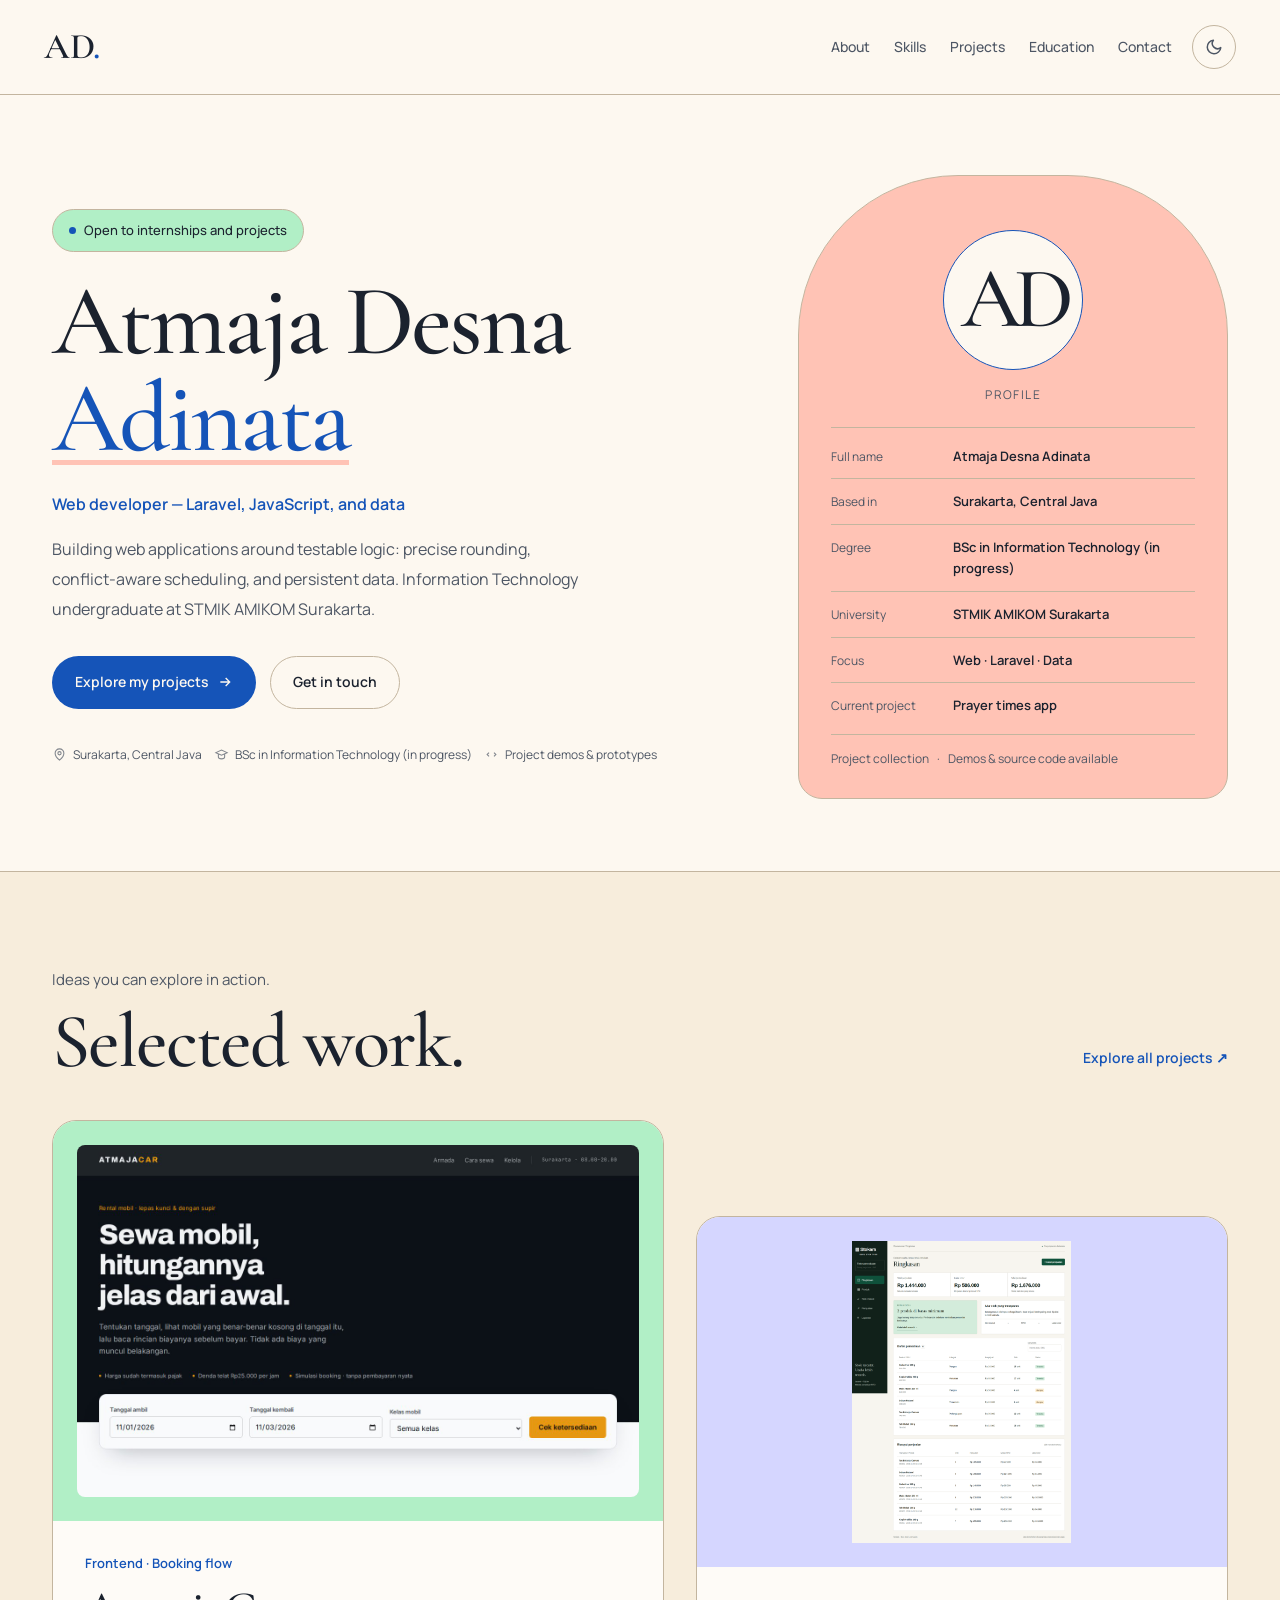
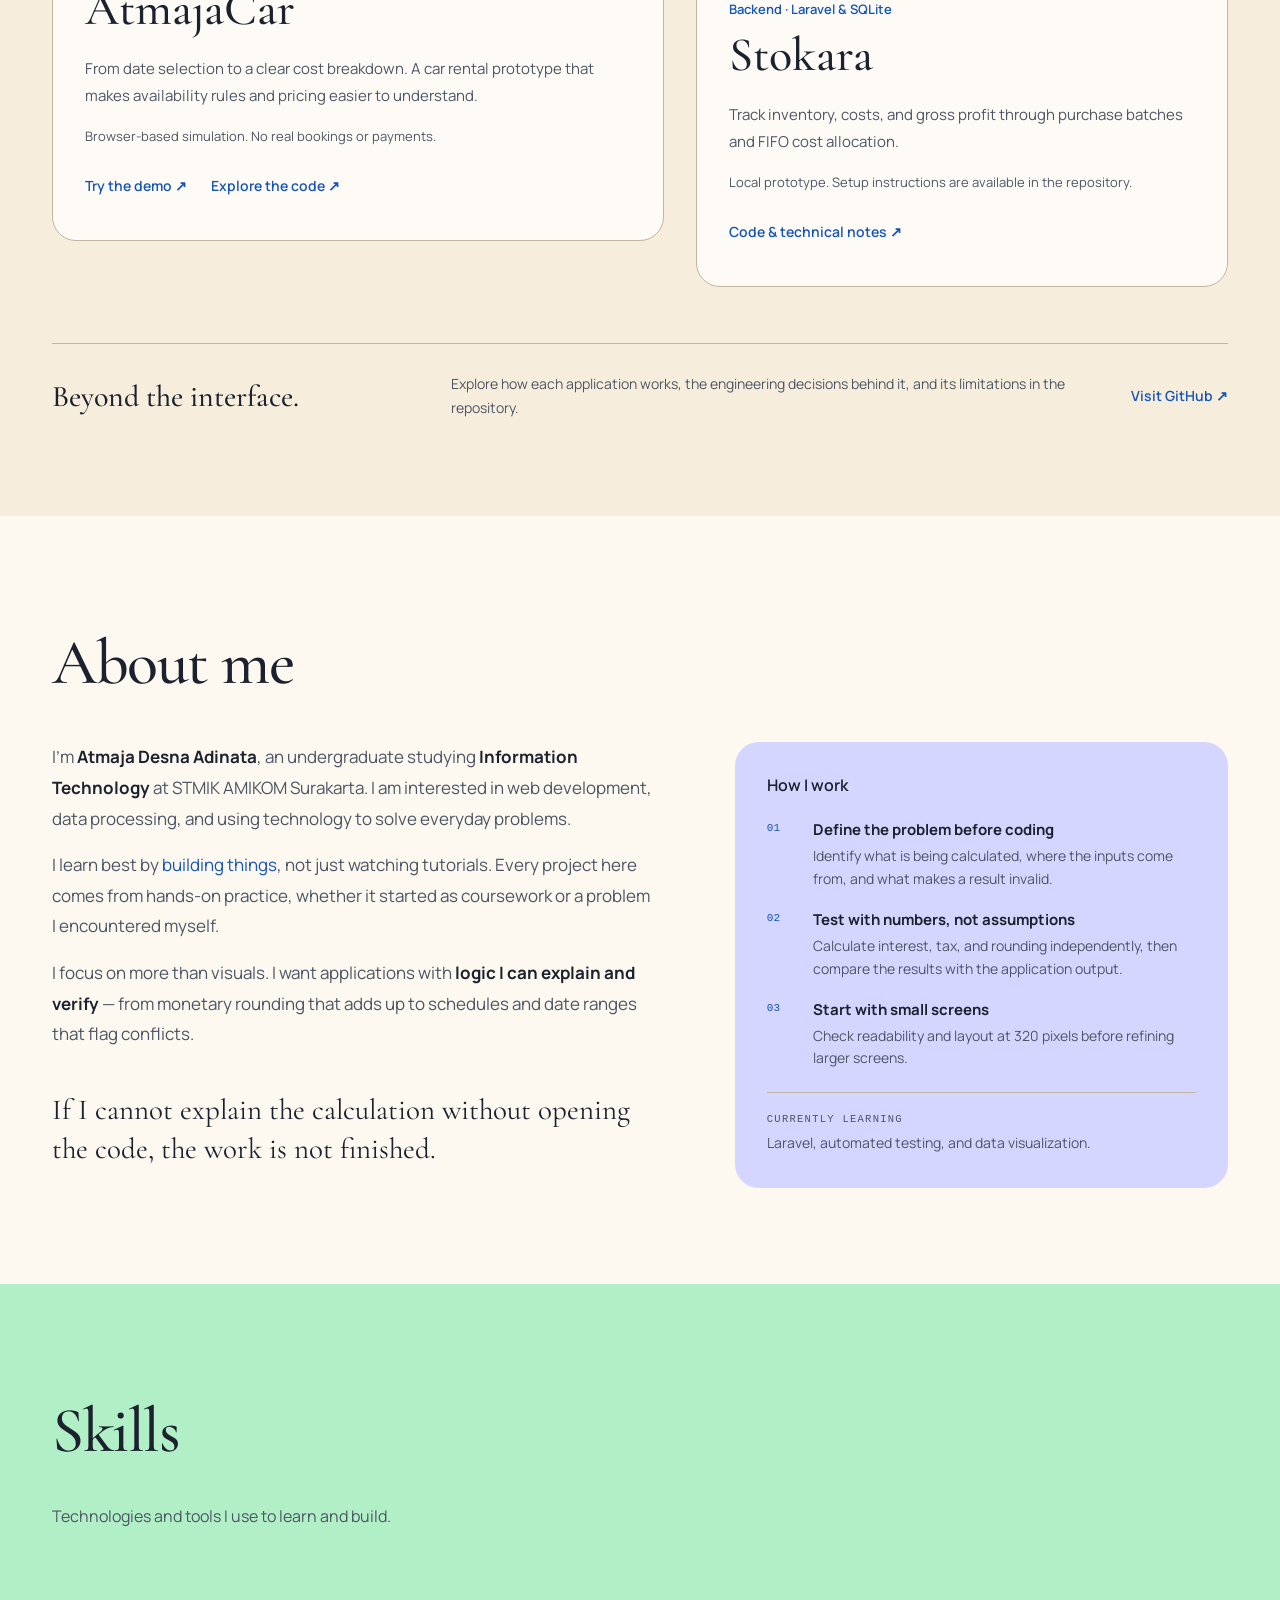
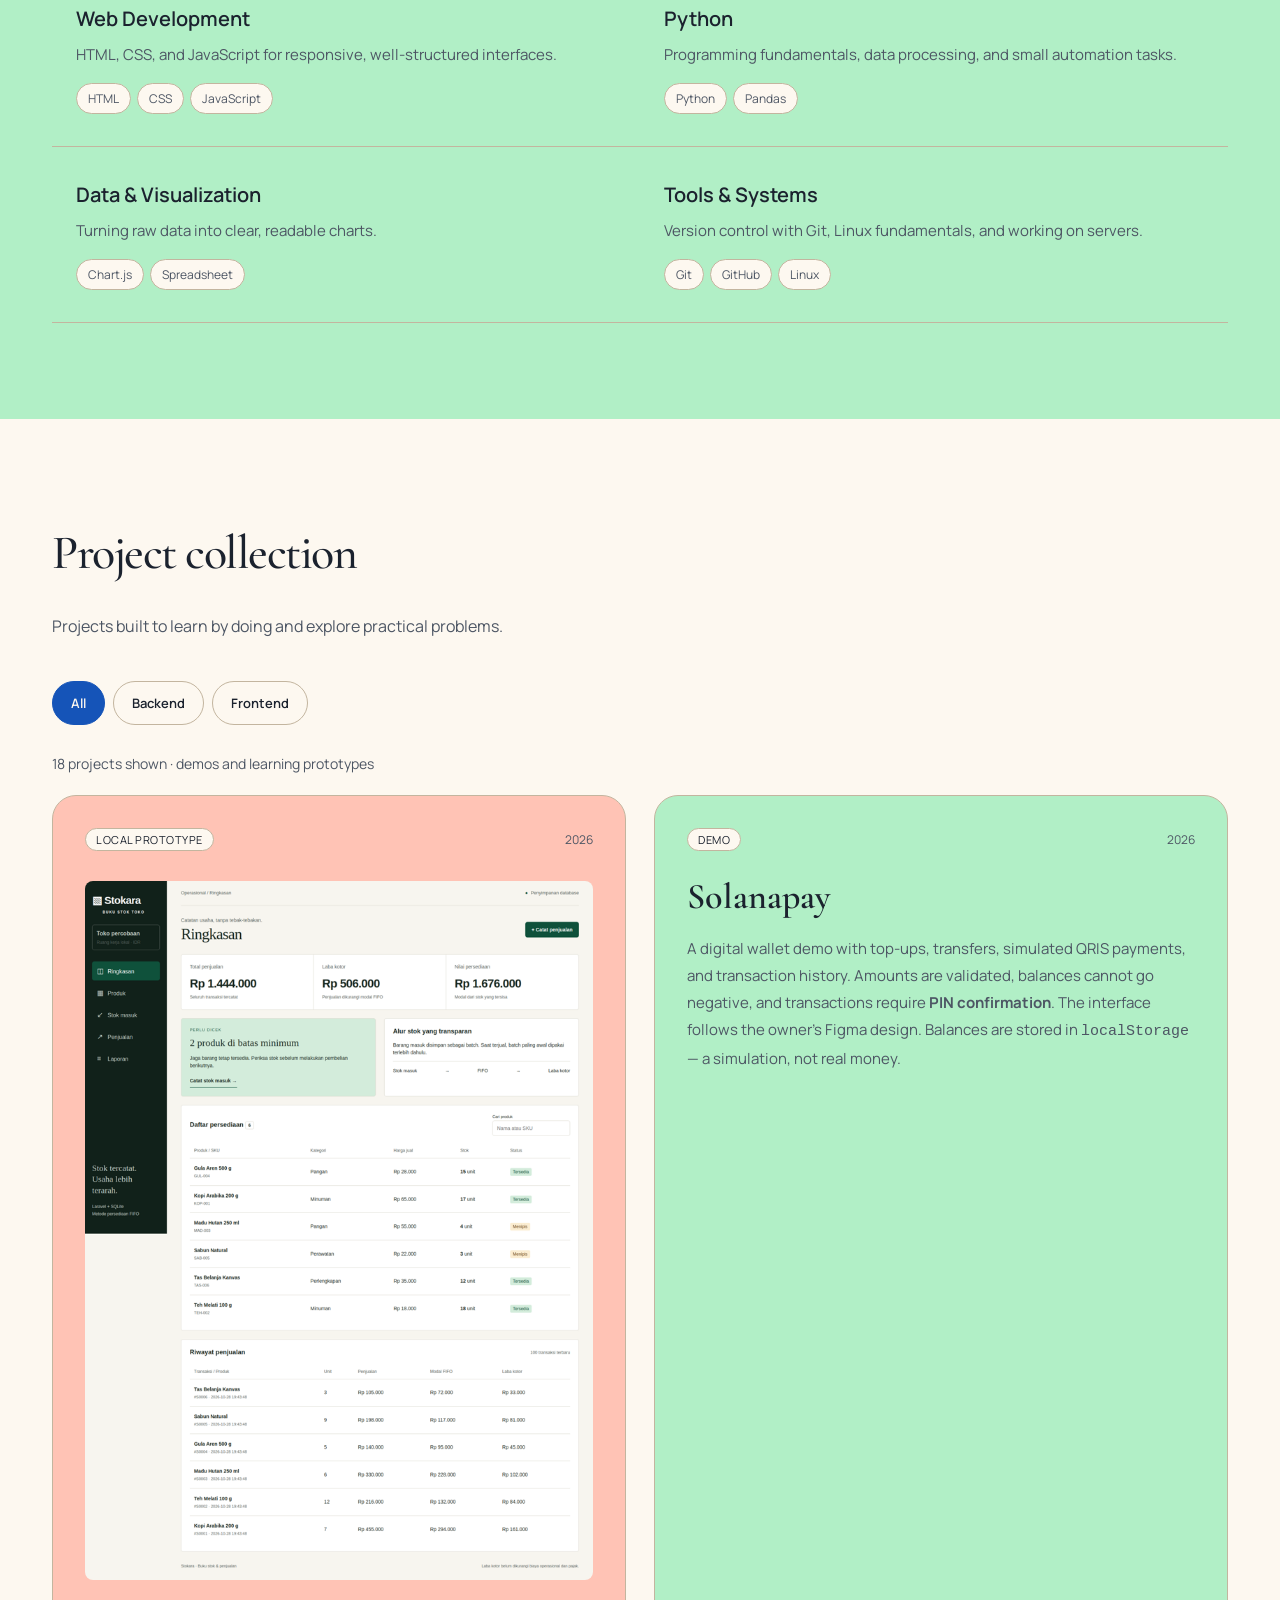
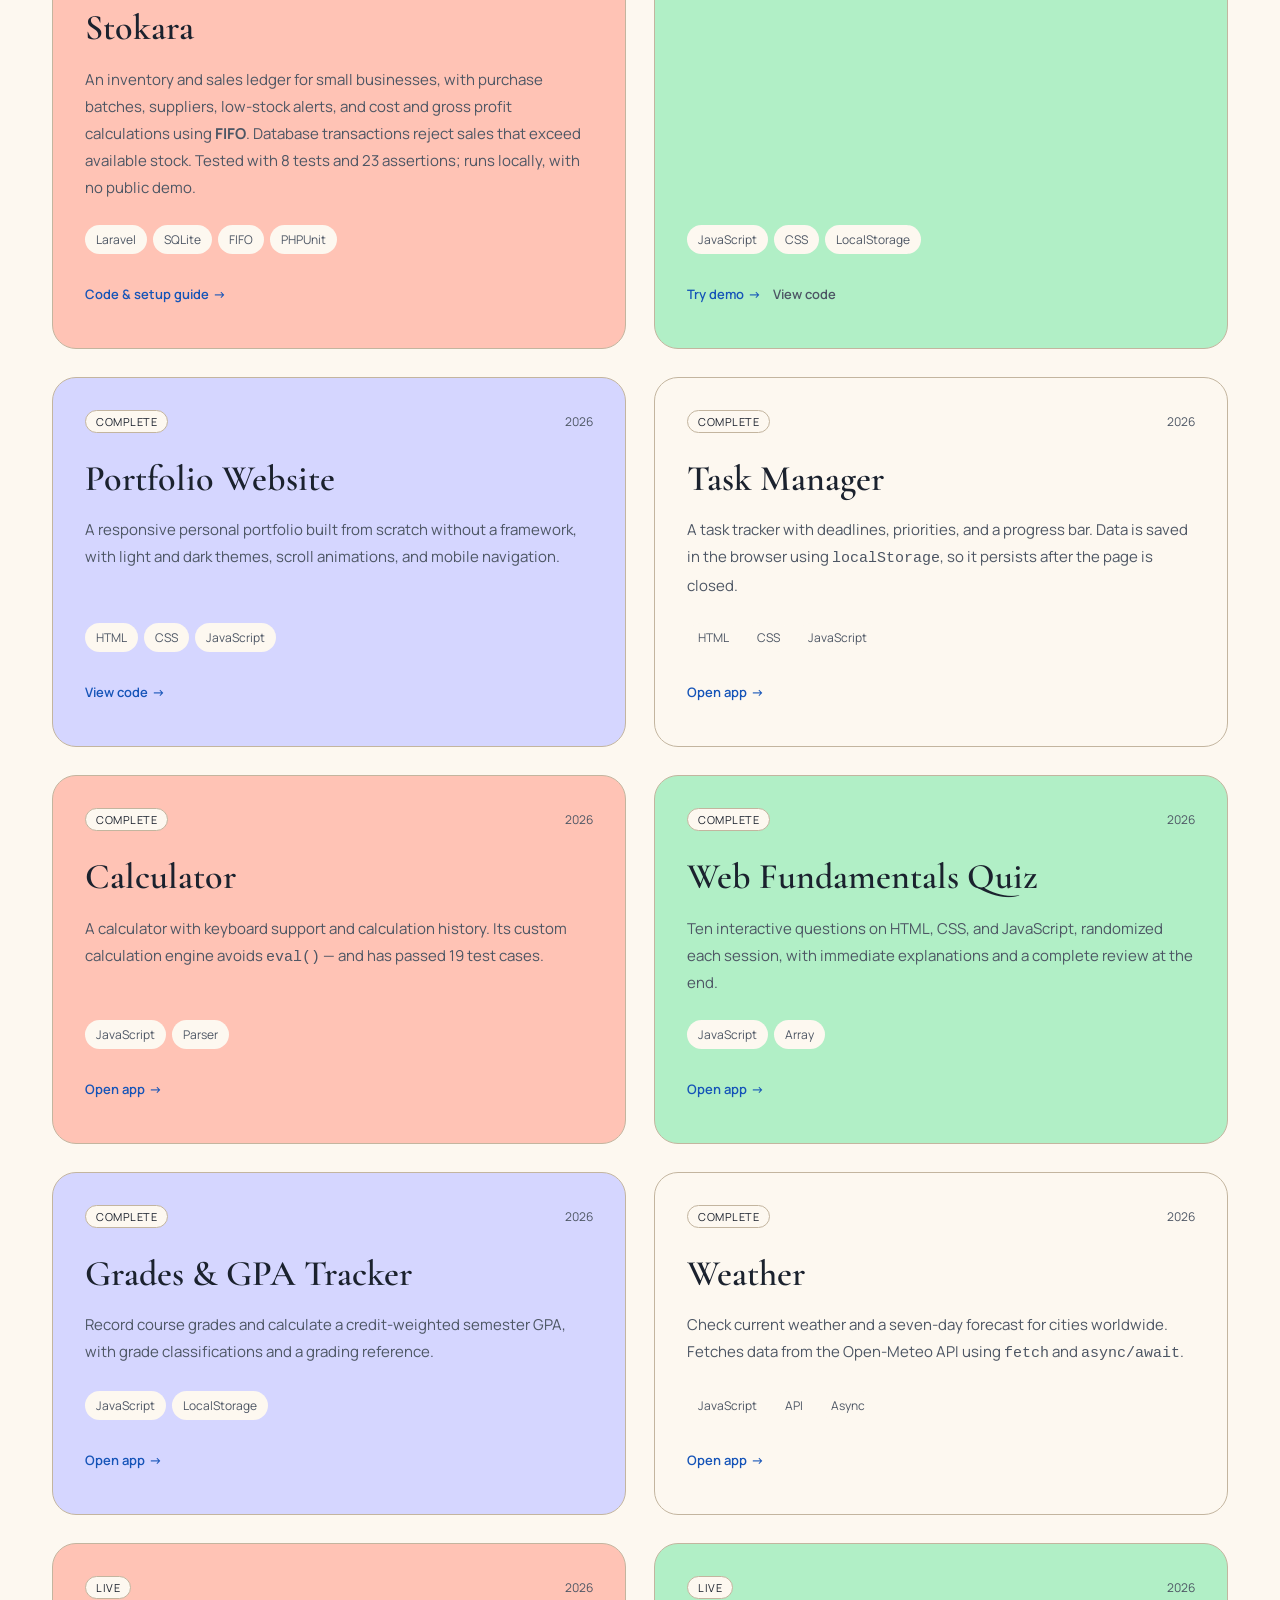
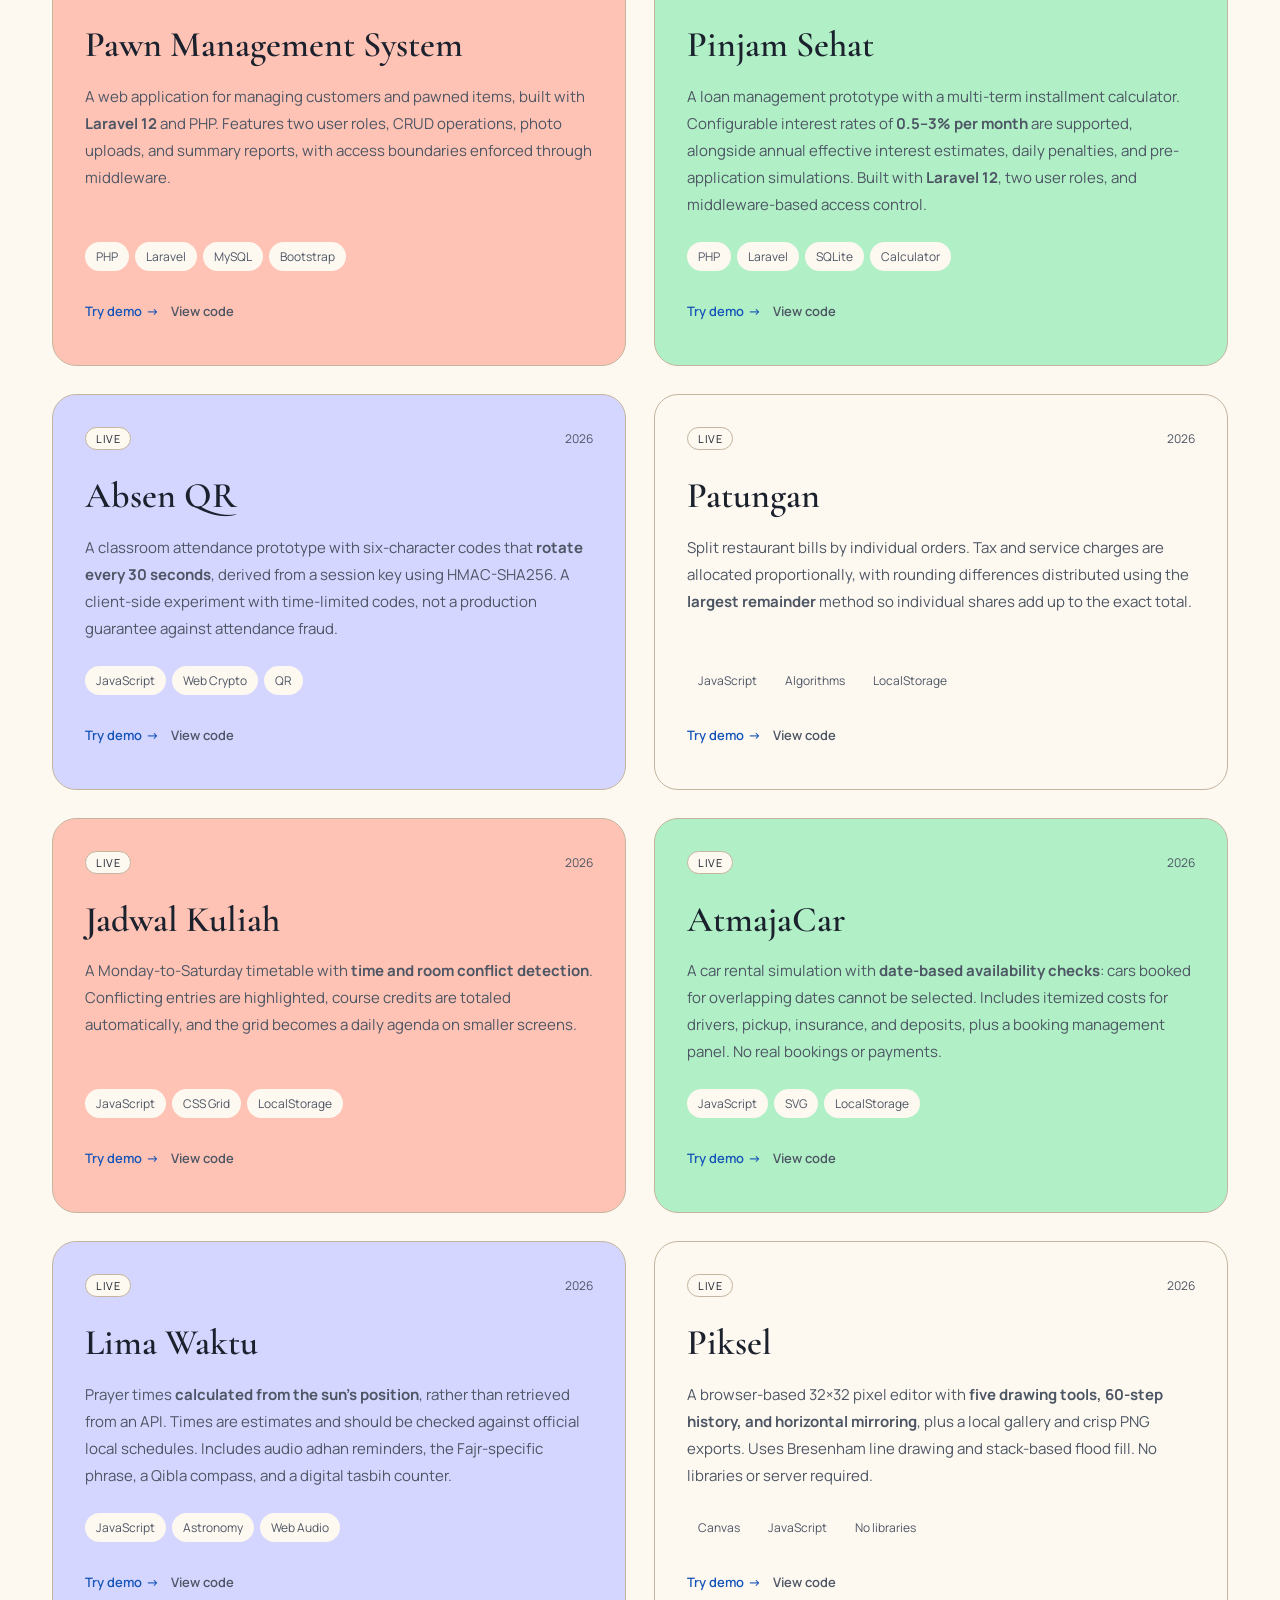
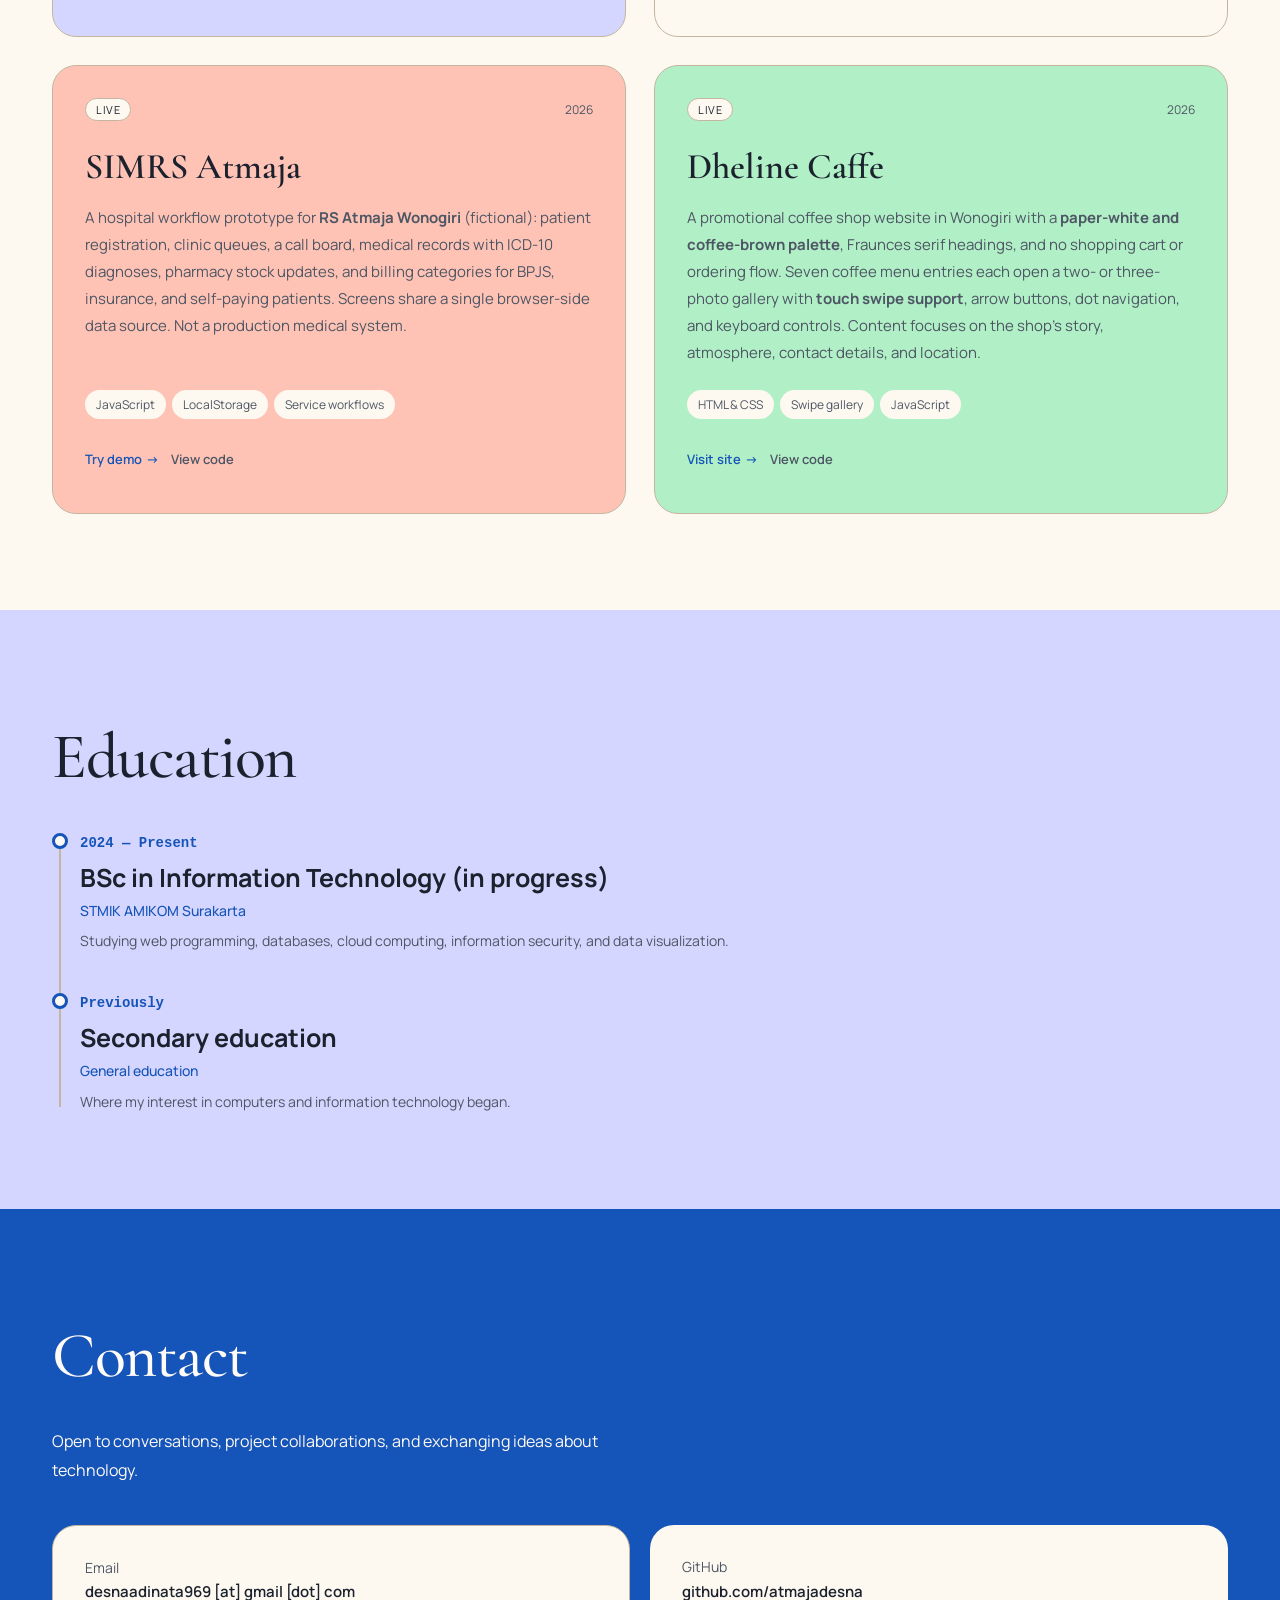
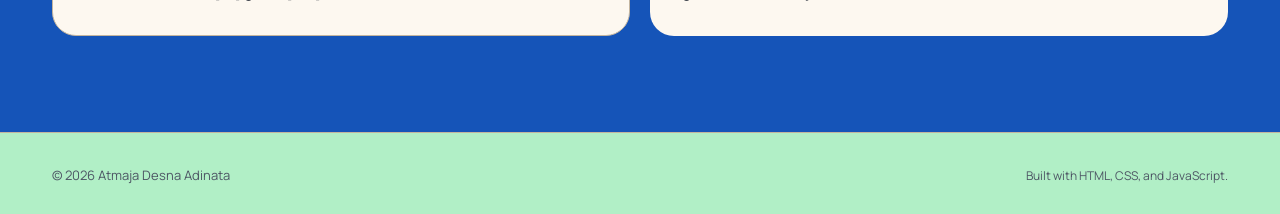
==== commit 85d83a02: "Keep rename scoped and preserve unpublished portfolio edits locally" ====
--- a/index.html
+++ b/index.html
@@ -1,1005 +1,666 @@
-<!doctype html>
+<!DOCTYPE html>
 <html lang="en" data-theme="dark">
-  <head>
-    <meta charset="UTF-8" />
-    <meta name="viewport" content="width=device-width, initial-scale=1.0" />
-    <title>Atmaja Desna Adinata — Portfolio</title>
-    <meta
-      name="description"
-      content="Atmaja Desna Adinata — Information Technology undergraduate at STMIK AMIKOM Surakarta. Web development, Python, and data visualization."
-    />
-    <meta name="author" content="Atmaja Desna Adinata" />
-    <meta property="og:title" content="Atmaja Desna Adinata — Portfolio" />
-    <meta
-      property="og:description"
-      content="Information Technology undergraduate · Web Development & Data"
-    />
-    <meta property="og:type" content="website" />
-    <link
-      rel="icon"
-      href="data:image/svg+xml,<svg xmlns='http://www.w3.org/2000/svg' viewBox='0 0 100 100'><rect width='100' height='100' rx='22' fill='%236366f1'/><text x='50' y='70' font-size='52' font-family='sans-serif' font-weight='bold' fill='white' text-anchor='middle'>AD</text></svg>"
-    />
-    <link rel="stylesheet" href="style.css?v=3" />
-    <link rel="stylesheet" href="refinement.css?v=4" />
-    <link rel="preconnect" href="https://fonts.googleapis.com" />
-    <link rel="preconnect" href="https://fonts.gstatic.com" crossorigin />
-    <link
-      href="https://fonts.googleapis.com/css2?family=Cormorant+Garamond:wght@400;500;600&family=Manrope:wght@400;500;600;700&display=swap"
-      rel="stylesheet"
-    />
-    <link rel="stylesheet" href="atelier.css?v=atelier1" />
-    <link rel="stylesheet" href="vivid.css?v=vivid1" />
-    <link rel="stylesheet" href="showcase.css?v=showcase1" />
-  </head>
-  <body>
-    <a class="skip-link" href="#main">Skip to content</a>
-
-    <header class="site-header">
-      <nav class="nav" aria-label="Main navigation">
-        <a class="brand" href="#top" aria-label="Home">AD<span class="dot">.</span></a>
-
-        <button
-          class="nav-toggle"
-          id="navToggle"
-          aria-expanded="false"
-          aria-controls="menu"
-          aria-label="Open menu"
-        >
-          <span></span><span></span><span></span>
-        </button>
-
-        <ul class="menu" id="menu">
-          <li><a href="#about">About</a></li>
-          <li><a href="#skills">Skills</a></li>
-          <li><a href="#projects">Projects</a></li>
-          <li><a href="#education">Education</a></li>
-          <li><a href="#contact">Contact</a></li>
-        </ul>
-
-        <button class="theme-toggle" id="themeToggle" aria-label="Toggle light and dark theme">
-          <svg class="icon-moon" viewBox="0 0 24 24" aria-hidden="true">
-            <path d="M21 12.8A9 9 0 1 1 11.2 3a7 7 0 0 0 9.8 9.8z" />
-          </svg>
-          <svg class="icon-sun" viewBox="0 0 24 24" aria-hidden="true">
-            <circle cx="12" cy="12" r="4" />
-            <path
-              d="M12 2v2m0 16v2M2 12h2m16 0h2M4.9 4.9l1.4 1.4m11.4 11.4 1.4 1.4M19.1 4.9l-1.4 1.4M6.3 17.7l-1.4 1.4"
-            />
-          </svg>
-        </button>
-      </nav>
-    </header>
-
-    <main id="main">
-      <!-- ============ HERO / BIODATA ============ -->
-      <section class="hero" id="top">
-        <div class="hero-glow" aria-hidden="true"></div>
-        <div class="container hero-inner">
-          <div class="hero-grid">
-            <div class="hero-copy">
-              <p class="status-pill reveal">
-                <span class="status-dot" aria-hidden="true"></span>
-                Open to internships and projects
-              </p>
-
-              <h1 class="hero-title reveal">Atmaja Desna<br /><span class="grad">Adinata</span></h1>
-
-              <p class="hero-role reveal">Web developer — Laravel, JavaScript, and data</p>
-
-              <p class="hero-desc reveal">
-                Building web applications around testable logic: precise rounding, conflict-aware
-                scheduling, and persistent data. Information Technology undergraduate at STMIK
-                AMIKOM Surakarta.
-              </p>
-
-              <div class="hero-actions reveal">
-                <a class="btn btn-primary" href="#projects">
-                  Explore my projects
-                  <svg
-                    viewBox="0 0 24 24"
-                    width="16"
-                    height="16"
-                    fill="none"
-                    stroke="currentColor"
-                    stroke-width="2"
-                    aria-hidden="true"
-                  >
-                    <path d="M5 12h14M13 6l6 6-6 6" />
-                  </svg>
-                </a>
-                <a class="btn btn-ghost" href="#contact">Get in touch</a>
-              </div>
-
-              <ul class="hero-meta reveal">
-                <li>
-                  <svg
-                    viewBox="0 0 24 24"
-                    fill="none"
-                    stroke="currentColor"
-                    stroke-width="1.7"
-                    aria-hidden="true"
-                  >
-                    <path d="M12 21s7-5.6 7-11a7 7 0 1 0-14 0c0 5.4 7 11 7 11z" />
-                    <circle cx="12" cy="10" r="2.6" />
-                  </svg>
-                  Surakarta, Central Java
-                </li>
-                <li>
-                  <svg
-                    viewBox="0 0 24 24"
-                    fill="none"
-                    stroke="currentColor"
-                    stroke-width="1.7"
-                    aria-hidden="true"
-                  >
-                    <path d="M3 9l9-4 9 4-9 4-9-4z" />
-                    <path d="M7 11v5c0 1.7 2.2 3 5 3s5-1.3 5-3v-5" />
-                  </svg>
-                  BSc in Information Technology (in progress)
-                </li>
-                <li>
-                  <svg
-                    viewBox="0 0 24 24"
-                    fill="none"
-                    stroke="currentColor"
-                    stroke-width="1.7"
-                    aria-hidden="true"
-                  >
-                    <path d="M8 9l-3 3 3 3M16 9l3 3-3 3" />
-                  </svg>
-                  Project demos & prototypes
-                </li>
-              </ul>
-            </div>
-
-            <aside class="id-card reveal" aria-label="Profile summary">
-              <div class="id-card__top">
-                <span class="id-card__mono" aria-hidden="true">AD</span>
-                <span class="id-card__label">Profile</span>
-              </div>
-
-              <dl class="id-card__rows">
-                <div><dt>Full name</dt><dd>Atmaja Desna Adinata</dd></div>
-                <div><dt>Based in</dt><dd>Surakarta, Central Java</dd></div>
-                <div><dt>Degree</dt><dd>BSc in Information Technology (in progress)</dd></div>
-                <div><dt>University</dt><dd>STMIK AMIKOM Surakarta</dd></div>
-                <div><dt>Focus</dt><dd>Web · Laravel · Data</dd></div>
-                <div><dt>Current project</dt><dd>Prayer times app</dd></div>
-              </dl>
-
-              <div class="id-card__foot">
-                <span>Project collection</span>
-                <span class="id-card__dot" aria-hidden="true">·</span>
-                <span>Demos &amp; source code available</span>
-              </div>
-            </aside>
-          </div>
+<head>
+<meta charset="UTF-8">
+<meta name="viewport" content="width=device-width, initial-scale=1.0">
+<title>Atmaja Desna Adinata — Portfolio</title>
+<meta name="description" content="Atmaja Desna Adinata — Information Technology undergraduate at STMIK AMIKOM Surakarta. Web development, Python, and data visualization.">
+<meta name="author" content="Atmaja Desna Adinata">
+<meta property="og:title" content="Atmaja Desna Adinata — Portfolio">
+<meta property="og:description" content="Information Technology undergraduate · Web Development & Data">
+<meta property="og:type" content="website">
+<link rel="icon" href="data:image/svg+xml,<svg xmlns='http://www.w3.org/2000/svg' viewBox='0 0 100 100'><rect width='100' height='100' rx='22' fill='%236366f1'/><text x='50' y='70' font-size='52' font-family='sans-serif' font-weight='bold' fill='white' text-anchor='middle'>AD</text></svg>">
+<link rel="stylesheet" href="style.css?v=3">
+<link rel="stylesheet" href="refinement.css?v=4">
+<link rel="preconnect" href="https://fonts.googleapis.com">
+<link rel="preconnect" href="https://fonts.gstatic.com" crossorigin>
+<link href="https://fonts.googleapis.com/css2?family=Cormorant+Garamond:wght@400;500;600&family=Manrope:wght@400;500;600;700&display=swap" rel="stylesheet">
+<link rel="stylesheet" href="atelier.css?v=atelier1">
+<link rel="stylesheet" href="vivid.css?v=vivid1">
+<link rel="stylesheet" href="showcase.css?v=showcase1">
+</head>
+<body>
+<a class="skip-link" href="#main">Skip to content</a>
+
+<header class="site-header">
+  <nav class="nav" aria-label="Main navigation">
+    <a class="brand" href="#top" aria-label="Home">AD<span class="dot">.</span></a>
+
+    <button class="nav-toggle" id="navToggle" aria-expanded="false" aria-controls="menu" aria-label="Open menu">
+      <span></span><span></span><span></span>
+    </button>
+
+    <ul class="menu" id="menu">
+      <li><a href="#about">About</a></li>
+      <li><a href="#skills">Skills</a></li>
+      <li><a href="#projects">Projects</a></li>
+      <li><a href="#education">Education</a></li>
+      <li><a href="#contact">Contact</a></li>
+    </ul>
+
+    <button class="theme-toggle" id="themeToggle" aria-label="Toggle light and dark theme">
+      <svg class="icon-moon" viewBox="0 0 24 24" aria-hidden="true"><path d="M21 12.8A9 9 0 1 1 11.2 3a7 7 0 0 0 9.8 9.8z"/></svg>
+      <svg class="icon-sun" viewBox="0 0 24 24" aria-hidden="true"><circle cx="12" cy="12" r="4"/><path d="M12 2v2m0 16v2M2 12h2m16 0h2M4.9 4.9l1.4 1.4m11.4 11.4 1.4 1.4M19.1 4.9l-1.4 1.4M6.3 17.7l-1.4 1.4"/></svg>
+    </button>
+  </nav>
+</header>
+
+<main id="main">
+
+  <!-- ============ HERO / BIODATA ============ -->
+  <section class="hero" id="top">
+    <div class="hero-glow" aria-hidden="true"></div>
+    <div class="container hero-inner">
+      <div class="hero-grid">
+
+        <div class="hero-copy">
+          <p class="status-pill reveal">
+            <span class="status-dot" aria-hidden="true"></span>
+            Open to internships and projects
+          </p>
+
+          <h1 class="hero-title reveal">Atmaja Desna<br><span class="grad">Adinata</span></h1>
+
+          <p class="hero-role reveal">Web developer — Laravel, JavaScript, and data</p>
+
+          <p class="hero-desc reveal">
+            Building web applications around testable logic: precise rounding, conflict-aware scheduling, and persistent data. Information Technology undergraduate at STMIK AMIKOM Surakarta.
+          </p>
+
+          <div class="hero-actions reveal">
+            <a class="btn btn-primary" href="#projects">
+              Explore my projects
+              <svg viewBox="0 0 24 24" width="16" height="16" fill="none" stroke="currentColor" stroke-width="2" aria-hidden="true"><path d="M5 12h14M13 6l6 6-6 6"/></svg>
+            </a>
+            <a class="btn btn-ghost" href="#contact">Get in touch</a>
+          </div>
+
+          <ul class="hero-meta reveal">
+            <li>
+              <svg viewBox="0 0 24 24" fill="none" stroke="currentColor" stroke-width="1.7" aria-hidden="true"><path d="M12 21s7-5.6 7-11a7 7 0 1 0-14 0c0 5.4 7 11 7 11z"/><circle cx="12" cy="10" r="2.6"/></svg>
+              Surakarta, Central Java
+            </li>
+            <li>
+              <svg viewBox="0 0 24 24" fill="none" stroke="currentColor" stroke-width="1.7" aria-hidden="true"><path d="M3 9l9-4 9 4-9 4-9-4z"/><path d="M7 11v5c0 1.7 2.2 3 5 3s5-1.3 5-3v-5"/></svg>
+              BSc in Information Technology (in progress)
+            </li>
+            <li>
+              <svg viewBox="0 0 24 24" fill="none" stroke="currentColor" stroke-width="1.7" aria-hidden="true"><path d="M8 9l-3 3 3 3M16 9l3 3-3 3"/></svg>
+              Project demos & prototypes
+            </li>
+          </ul>
         </div>
-        <a class="scroll-hint" href="#about" aria-label="Scroll down">
-          <span></span>
-        </a>
-      </section>
-
-      <section class="selected-showcase section" id="selected" aria-labelledby="selectedTitle">
-        <div class="container">
-          <header class="showcase-head"
-            ><div
-              ><p class="showcase-intro">Ideas you can explore in action.</p
-              ><h2 id="selectedTitle">Selected work.</h2></div
-            ><a class="showcase-all" href="#projects">Explore all projects ↗</a></header
-          >
-          <div class="selected-grid">
-            <article class="selected-card selected-main">
-              <a
-                class="selected-image"
-                href="https://atmajadesna.github.io/atmajacar/"
-                target="_blank"
-                rel="noopener"
-                ><img
-                  src="assets/atmajacar-desktop.jpg"
-                  alt="AtmajaCar interface showing available rental cars"
-                  width="1200"
-                  height="750"
-                  loading="lazy"
-              /></a>
-              <div class="selected-content"
-                ><p class="selected-category">Frontend · Booking flow</p><h3>AtmajaCar</h3
-                ><p
-                  >From date selection to a clear cost breakdown. A car rental prototype that makes
-                  availability rules and pricing easier to understand.</p
-                ><p class="selected-note">Browser-based simulation. No real bookings or payments.</p
-                ><div class="selected-links"
-                  ><a href="https://atmajadesna.github.io/atmajacar/" target="_blank" rel="noopener"
-                    >Try the demo ↗</a
-                  ><a href="https://github.com/atmajadesna/atmajacar" target="_blank" rel="noopener"
-                    >Explore the code ↗</a
-                  ></div
-                ></div
-              >
-            </article>
-            <article class="selected-card">
-              <a
-                class="selected-image"
-                href="https://github.com/atmajadesna/stokara"
-                target="_blank"
-                rel="noopener"
-                ><img
-                  src="assets/stokara.png"
-                  alt="Stokara dashboard with sample inventory and sales data"
-                  width="960"
-                  height="667"
-                  loading="lazy"
-              /></a>
-              <div class="selected-content"
-                ><p class="selected-category">Backend · Laravel &amp; SQLite</p><h3>Stokara</h3
-                ><p
-                  >Track inventory, costs, and gross profit through purchase batches and FIFO cost
-                  allocation.</p
-                ><p class="selected-note"
-                  >Local prototype. Setup instructions are available in the repository.</p
-                ><div class="selected-links"
-                  ><a href="https://github.com/atmajadesna/stokara" target="_blank" rel="noopener"
-                    >Code &amp; technical notes ↗</a
-                  ></div
-                ></div
-              >
-            </article>
-          </div>
-          <div class="engineering-strip"
-            ><strong>Beyond the interface.</strong
-            ><p
-              >Explore how each application works, the engineering decisions behind it, and its
-              limitations in the repository.</p
-            ><a href="https://github.com/atmajadesna" target="_blank" rel="noopener"
-              >Visit GitHub ↗</a
-            ></div
-          >
+
+        <aside class="id-card reveal" aria-label="Profile summary">
+          <div class="id-card__top">
+            <span class="id-card__mono" aria-hidden="true">AD</span>
+            <span class="id-card__label">Profile</span>
+          </div>
+
+          <dl class="id-card__rows">
+            <div><dt>Full name</dt><dd>Atmaja Desna Adinata</dd></div>
+            <div><dt>Based in</dt><dd>Surakarta, Central Java</dd></div>
+            <div><dt>Degree</dt><dd>BSc in Information Technology (in progress)</dd></div>
+            <div><dt>University</dt><dd>STMIK AMIKOM Surakarta</dd></div>
+            <div><dt>Focus</dt><dd>Web · Laravel · Data</dd></div>
+            <div><dt>Current project</dt><dd>Prayer times app</dd></div>
+          </dl>
+
+          <div class="id-card__foot">
+            <span>Project collection</span>
+            <span class="id-card__dot" aria-hidden="true">·</span>
+            <span>Demos &amp; source code available</span>
+          </div>
+        </aside>
+
+      </div>
+    </div>
+    <a class="scroll-hint" href="#about" aria-label="Scroll down">
+      <span></span>
+    </a>
+  </section>
+
+  <section class="selected-showcase section" id="selected" aria-labelledby="selectedTitle">
+    <div class="container">
+      <header class="showcase-head"><div><p class="showcase-intro">Ideas you can explore in action.</p><h2 id="selectedTitle">Selected work.</h2></div><a class="showcase-all" href="#projects">Explore all projects ↗</a></header>
+      <div class="selected-grid">
+        <article class="selected-card selected-main">
+          <a class="selected-image" href="https://atmajadesna.github.io/atmajacar/" target="_blank" rel="noopener"><img src="assets/atmajacar-desktop.jpg" alt="AtmajaCar interface showing available rental cars" width="1200" height="750" loading="lazy"></a>
+          <div class="selected-content"><p class="selected-category">Frontend · Booking flow</p><h3>AtmajaCar</h3><p>From date selection to a clear cost breakdown. A car rental prototype that makes availability rules and pricing easier to understand.</p><p class="selected-note">Browser-based simulation. No real bookings or payments.</p><div class="selected-links"><a href="https://atmajadesna.github.io/atmajacar/" target="_blank" rel="noopener">Try the demo ↗</a><a href="https://github.com/atmajadesna/atmajacar" target="_blank" rel="noopener">Explore the code ↗</a></div></div>
+        </article>
+        <article class="selected-card">
+          <a class="selected-image" href="https://github.com/atmajadesna/stokara" target="_blank" rel="noopener"><img src="assets/stokara.png" alt="Stokara dashboard with sample inventory and sales data" width="960" height="667" loading="lazy"></a>
+          <div class="selected-content"><p class="selected-category">Backend · Laravel &amp; SQLite</p><h3>Stokara</h3><p>Track inventory, costs, and gross profit through purchase batches and FIFO cost allocation.</p><p class="selected-note">Local prototype. Setup instructions are available in the repository.</p><div class="selected-links"><a href="https://github.com/atmajadesna/stokara" target="_blank" rel="noopener">Code &amp; technical notes ↗</a></div></div>
+        </article>
+      </div>
+      <div class="engineering-strip"><strong>Beyond the interface.</strong><p>Explore how each application works, the engineering decisions behind it, and its limitations in the repository.</p><a href="https://github.com/atmajadesna" target="_blank" rel="noopener">Visit GitHub ↗</a></div>
+    </div>
+  </section>
+
+  <!-- ============ TENTANG ============ -->
+  <section class="section" id="about">
+    <div class="container">
+      <header class="section-head reveal">
+        <span class="section-num">01</span>
+        <h2>About me</h2>
+      </header>
+
+      <div class="about-grid">
+        <div class="about-text reveal">
+          <p>
+            I'm <strong>Atmaja Desna Adinata</strong>, an undergraduate studying
+            <strong>Information Technology</strong> at STMIK AMIKOM Surakarta. I am interested in web development, data processing, and using technology to solve everyday problems.
+          </p>
+          <p>
+            I learn best by <em>building things</em>, not just watching tutorials. Every project here comes from hands-on practice, whether it started as coursework or a problem I encountered myself.
+          </p>
+          <p>
+            I focus on more than visuals. I want applications with
+            <strong>logic I can explain and verify</strong> — from monetary rounding that adds up to schedules and date ranges that flag conflicts.
+          </p>
+
+          <blockquote class="about-quote">
+            If I cannot explain the calculation without opening the code, the work is not finished.
+          </blockquote>
         </div>
-      </section>
-
-      <!-- ============ TENTANG ============ -->
-      <section class="section" id="about">
-        <div class="container">
-          <header class="section-head reveal">
-            <span class="section-num">01</span>
-            <h2>About me</h2>
-          </header>
-
-          <div class="about-grid">
-            <div class="about-text reveal">
-              <p>
-                I'm <strong>Atmaja Desna Adinata</strong>, an undergraduate studying
-                <strong>Information Technology</strong> at STMIK AMIKOM Surakarta. I am interested
-                in web development, data processing, and using technology to solve everyday
-                problems.
-              </p>
-              <p>
-                I learn best by <em>building things</em>, not just watching tutorials. Every project
-                here comes from hands-on practice, whether it started as coursework or a problem I
-                encountered myself.
-              </p>
-              <p>
-                I focus on more than visuals. I want applications with
-                <strong>logic I can explain and verify</strong> — from monetary rounding that adds
-                up to schedules and date ranges that flag conflicts.
-              </p>
-
-              <blockquote class="about-quote">
-                If I cannot explain the calculation without opening the code, the work is not
-                finished.
-              </blockquote>
-            </div>
-
-            <div class="about-side reveal">
-              <h3 class="about-side__title">How I work</h3>
-              <ol class="principles">
-                <li>
-                  <span class="principles__num">01</span>
-                  <div>
-                    <b>Define the problem before coding</b>
-                    <p
-                      >Identify what is being calculated, where the inputs come from, and what makes
-                      a result invalid.</p
-                    >
-                  </div>
-                </li>
-                <li>
-                  <span class="principles__num">02</span>
-                  <div>
-                    <b>Test with numbers, not assumptions</b>
-                    <p
-                      >Calculate interest, tax, and rounding independently, then compare the results
-                      with the application output.</p
-                    >
-                  </div>
-                </li>
-                <li>
-                  <span class="principles__num">03</span>
-                  <div>
-                    <b>Start with small screens</b>
-                    <p
-                      >Check readability and layout at 320 pixels before refining larger screens.</p
-                    >
-                  </div>
-                </li>
-              </ol>
-
-              <div class="about-now">
-                <span class="about-now__label">Currently learning</span>
-                <p>Laravel, automated testing, and data visualization.</p>
-              </div>
-            </div>
-          </div>
-        </div>
-      </section>
-
-      <!-- ============ KEAHLIAN ============ -->
-      <section class="section section-alt" id="skills">
-        <div class="container">
-          <header class="section-head reveal">
-            <span class="section-num">02</span>
-            <h2>Skills</h2>
-          </header>
-          <p class="section-sub reveal">Technologies and tools I use to learn and build.</p>
-
-          <div class="skills-grid">
-            <article class="skill-card reveal">
-              <div class="skill-icon" aria-hidden="true">&lt;/&gt;</div>
-              <h3>Web Development</h3>
-              <p>HTML, CSS, and JavaScript for responsive, well-structured interfaces.</p>
-              <div class="tags"><span>HTML</span><span>CSS</span><span>JavaScript</span></div>
-            </article>
-
-            <article class="skill-card reveal">
-              <div class="skill-icon" aria-hidden="true">🐍</div>
-              <h3>Python</h3>
-              <p>Programming fundamentals, data processing, and small automation tasks.</p>
-              <div class="tags"><span>Python</span><span>Pandas</span></div>
-            </article>
-
-            <article class="skill-card reveal">
-              <div class="skill-icon" aria-hidden="true">📊</div>
-              <h3>Data &amp; Visualization</h3>
-              <p>Turning raw data into clear, readable charts.</p>
-              <div class="tags"><span>Chart.js</span><span>Spreadsheet</span></div>
-            </article>
-
-            <article class="skill-card reveal">
-              <div class="skill-icon" aria-hidden="true">🔧</div>
-              <h3>Tools &amp; Systems</h3>
-              <p>Version control with Git, Linux fundamentals, and working on servers.</p>
-              <div class="tags"><span>Git</span><span>GitHub</span><span>Linux</span></div>
-            </article>
-          </div>
-        </div>
-      </section>
-
-      <!-- ============ PROJECT ============ -->
-      <section class="section" id="projects">
-        <div class="container">
-          <header class="section-head reveal">
-            <span class="section-num">03</span>
-            <h2>Project collection</h2>
-          </header>
-          <p class="section-sub reveal"
-            >Projects built to learn by doing and explore practical problems.</p
-          >
-
-          <div class="filter-bar" role="group" aria-label="Filter projects">
-            <button type="button" data-filter="all" aria-pressed="true">All</button>
-            <button type="button" data-filter="backend" aria-pressed="false">Backend</button>
-            <button type="button" data-filter="frontend" aria-pressed="false">Frontend</button>
-          </div>
-          <p class="project-count" role="status" id="projectCount"></p>
-          <div class="projects-grid">
-            <article class="project-card reveal">
-              <div class="project-top">
-                <span class="project-badge done">Local prototype</span>
-                <span class="project-date">2026</span>
-              </div>
-              <img
-                src="assets/stokara.png"
-                alt="Stokara inventory and sales summary with sample data"
-                loading="lazy"
-                width="960"
-                height="667"
-                style="width: 100%; height: auto; border-radius: 8px; margin: 16px 0"
-              />
-              <h3>Stokara</h3>
-              <p
-                >An inventory and sales ledger for small businesses, with purchase batches,
-                suppliers, low-stock alerts, and cost and gross profit calculations using
-                <strong>FIFO</strong>. Database transactions reject sales that exceed available
-                stock. Tested with 8 tests and 23 assertions; runs locally, with no public demo.</p
-              >
-              <div class="tags"
-                ><span>Laravel</span><span>SQLite</span><span>FIFO</span><span>PHPUnit</span></div
-              >
-              <div class="project-links">
-                <a
-                  class="project-link"
-                  href="https://github.com/atmajadesna/stokara"
-                  target="_blank"
-                  rel="noopener"
-                  >Code &amp; setup guide <span aria-hidden="true">→</span></a
-                >
-              </div>
-            </article>
-
-            <article class="project-card reveal">
-              <div class="project-top">
-                <span class="project-badge done">Demo</span>
-                <span class="project-date">2026</span>
-              </div>
-              <h3>Solanapay</h3>
-              <p>
-                A digital wallet demo with top-ups, transfers, simulated QRIS payments, and
-                transaction history. Amounts are validated, balances cannot go negative, and
-                transactions require
-                <strong>PIN confirmation</strong>. The interface follows the owner’s Figma design.
-                Balances are stored in <code>localStorage</code> — a simulation, not real money.
-              </p>
-              <div class="tags"
-                ><span>JavaScript</span><span>CSS</span><span>LocalStorage</span></div
-              >
-              <div class="project-links">
-                <a
-                  class="project-link"
-                  href="https://atmajadesna.github.io/solanapay/"
-                  target="_blank"
-                  rel="noopener"
-                >
-                  Try demo <span aria-hidden="true">→</span>
-                </a>
-                <a
-                  class="project-link secondary"
-                  href="https://github.com/atmajadesna/solanapay"
-                  target="_blank"
-                  rel="noopener"
-                >
-                  View code
-                </a>
-              </div>
-            </article>
-
-            <article class="project-card reveal">
-              <div class="project-top">
-                <span class="project-badge done">Complete</span>
-                <span class="project-date">2026</span>
-              </div>
-              <h3>Portfolio Website</h3>
-              <p>
-                A responsive personal portfolio built from scratch without a framework, with light
-                and dark themes, scroll animations, and mobile navigation.
-              </p>
-              <div class="tags"><span>HTML</span><span>CSS</span><span>JavaScript</span></div>
-              <a
-                class="project-link"
-                href="https://github.com/atmajadesna/atmajadesna.github.io"
-                target="_blank"
-                rel="noopener"
-              >
-                View code <span aria-hidden="true">→</span>
-              </a>
-            </article>
-
-            <article class="project-card reveal">
-              <div class="project-top">
-                <span class="project-badge done">Complete</span>
-                <span class="project-date">2026</span>
-              </div>
-              <h3>Task Manager</h3>
-              <p>
-                A task tracker with deadlines, priorities, and a progress bar. Data is saved in the
-                browser using <code>localStorage</code>, so it persists after the page is closed.
-              </p>
-              <div class="tags"><span>HTML</span><span>CSS</span><span>JavaScript</span></div>
-              <a class="project-link" href="projects/todo-app/" target="_blank" rel="noopener">
-                Open app <span aria-hidden="true">→</span>
-              </a>
-            </article>
-
-            <article class="project-card reveal">
-              <div class="project-top">
-                <span class="project-badge done">Complete</span>
-                <span class="project-date">2026</span>
-              </div>
-              <h3>Calculator</h3>
-              <p>
-                A calculator with keyboard support and calculation history. Its custom calculation
-                engine avoids <code>eval()</code> — and has passed 19 test cases.
-              </p>
-              <div class="tags"><span>JavaScript</span><span>Parser</span></div>
-              <a class="project-link" href="projects/kalkulator/" target="_blank" rel="noopener">
-                Open app <span aria-hidden="true">→</span>
-              </a>
-            </article>
-
-            <article class="project-card reveal">
-              <div class="project-top">
-                <span class="project-badge done">Complete</span>
-                <span class="project-date">2026</span>
-              </div>
-              <h3>Web Fundamentals Quiz</h3>
-              <p>
-                Ten interactive questions on HTML, CSS, and JavaScript, randomized each session,
-                with immediate explanations and a complete review at the end.
-              </p>
-              <div class="tags"><span>JavaScript</span><span>Array</span></div>
-              <a class="project-link" href="projects/kuis/" target="_blank" rel="noopener">
-                Open app <span aria-hidden="true">→</span>
-              </a>
-            </article>
-
-            <article class="project-card reveal">
-              <div class="project-top">
-                <span class="project-badge done">Complete</span>
-                <span class="project-date">2026</span>
-              </div>
-              <h3>Grades &amp; GPA Tracker</h3>
-              <p>
-                Record course grades and calculate a credit-weighted semester GPA, with grade
-                classifications and a grading reference.
-              </p>
-              <div class="tags"><span>JavaScript</span><span>LocalStorage</span></div>
-              <a class="project-link" href="projects/nilai-ipk/" target="_blank" rel="noopener">
-                Open app <span aria-hidden="true">→</span>
-              </a>
-            </article>
-
-            <article class="project-card reveal">
-              <div class="project-top">
-                <span class="project-badge done">Complete</span>
-                <span class="project-date">2026</span>
-              </div>
-              <h3>Weather</h3>
-              <p>
-                Check current weather and a seven-day forecast for cities worldwide. Fetches data
-                from the Open-Meteo API using <code>fetch</code> and <code>async/await</code>.
-              </p>
-              <div class="tags"><span>JavaScript</span><span>API</span><span>Async</span></div>
-              <a class="project-link" href="projects/cuaca/" target="_blank" rel="noopener">
-                Open app <span aria-hidden="true">→</span>
-              </a>
-            </article>
-
-            <article class="project-card reveal">
-              <div class="project-top">
-                <span class="project-badge done">Live</span>
-                <span class="project-date">2026</span>
-              </div>
-              <h3>Pawn Management System</h3>
-              <p>
-                A web application for managing customers and pawned items, built with
-                <strong>Laravel 12</strong> and PHP. Features two user roles, CRUD operations, photo
-                uploads, and summary reports, with access boundaries enforced through middleware.
-              </p>
-              <div class="tags"
-                ><span>PHP</span><span>Laravel</span><span>MySQL</span><span>Bootstrap</span></div
-              >
-              <div class="project-links">
-                <a
-                  class="project-link"
-                  href="https://gadai.laura.web.id"
-                  target="_blank"
-                  rel="noopener"
-                >
-                  Try demo <span aria-hidden="true">→</span>
-                </a>
-                <a
-                  class="project-link secondary"
-                  href="https://github.com/atmajadesna/sistem-gadai"
-                  target="_blank"
-                  rel="noopener"
-                >
-                  View code
-                </a>
-              </div>
-            </article>
-
-            <article class="project-card reveal">
-              <div class="project-top">
-                <span class="project-badge done">Live</span>
-                <span class="project-date">2026</span>
-              </div>
-              <h3>Pinjam Sehat</h3>
-              <p>
-                A loan management prototype with a multi-term installment calculator. Configurable
-                interest rates of <strong>0.5–3% per month</strong> are supported, alongside annual
-                effective interest estimates, daily penalties, and pre-application simulations.
-                Built with <strong>Laravel 12</strong>, two user roles, and middleware-based access
-                control.
-              </p>
-              <div class="tags"
-                ><span>PHP</span><span>Laravel</span><span>SQLite</span><span>Calculator</span></div
-              >
-              <div class="project-links">
-                <a
-                  class="project-link"
-                  href="https://pinjamsehat.laura.web.id"
-                  target="_blank"
-                  rel="noopener"
-                >
-                  Try demo <span aria-hidden="true">→</span>
-                </a>
-                <a
-                  class="project-link secondary"
-                  href="https://github.com/atmajadesna/pinjam-sehat"
-                  target="_blank"
-                  rel="noopener"
-                >
-                  View code
-                </a>
-              </div>
-            </article>
-
-            <article class="project-card reveal">
-              <div class="project-top">
-                <span class="project-badge done">Live</span>
-                <span class="project-date">2026</span>
-              </div>
-              <h3>Absen QR</h3>
-              <p>
-                A classroom attendance prototype with six-character codes that
-                <strong>rotate every 30 seconds</strong>, derived from a session key using
-                HMAC-SHA256. A client-side experiment with time-limited codes, not a production
-                guarantee against attendance fraud.
-              </p>
-              <div class="tags"><span>JavaScript</span><span>Web Crypto</span><span>QR</span></div>
-              <div class="project-links">
-                <a
-                  class="project-link"
-                  href="https://atmajadesna.github.io/absen-qr/"
-                  target="_blank"
-                  rel="noopener"
-                >
-                  Try demo <span aria-hidden="true">→</span>
-                </a>
-                <a
-                  class="project-link secondary"
-                  href="https://github.com/atmajadesna/absen-qr"
-                  target="_blank"
-                  rel="noopener"
-                >
-                  View code
-                </a>
-              </div>
-            </article>
-
-            <article class="project-card reveal">
-              <div class="project-top">
-                <span class="project-badge done">Live</span>
-                <span class="project-date">2026</span>
-              </div>
-              <h3>Patungan</h3>
-              <p>
-                Split restaurant bills by individual orders. Tax and service charges are allocated
-                proportionally, with rounding differences distributed using the
-                <strong>largest remainder</strong>
-                method so individual shares add up to the exact total.
-              </p>
-              <div class="tags"
-                ><span>JavaScript</span><span>Algorithms</span><span>LocalStorage</span></div
-              >
-              <div class="project-links">
-                <a
-                  class="project-link"
-                  href="https://atmajadesna.github.io/patungan/"
-                  target="_blank"
-                  rel="noopener"
-                >
-                  Try demo <span aria-hidden="true">→</span>
-                </a>
-                <a
-                  class="project-link secondary"
-                  href="https://github.com/atmajadesna/patungan"
-                  target="_blank"
-                  rel="noopener"
-                >
-                  View code
-                </a>
-              </div>
-            </article>
-
-            <article class="project-card reveal">
-              <div class="project-top">
-                <span class="project-badge done">Live</span>
-                <span class="project-date">2026</span>
-              </div>
-              <h3>Jadwal Kuliah</h3>
-              <p>
-                A Monday-to-Saturday timetable with
-                <strong>time and room conflict detection</strong>. Conflicting entries are
-                highlighted, course credits are totaled automatically, and the grid becomes a daily
-                agenda on smaller screens.
-              </p>
-              <div class="tags"
-                ><span>JavaScript</span><span>CSS Grid</span><span>LocalStorage</span></div
-              >
-              <div class="project-links">
-                <a
-                  class="project-link"
-                  href="https://atmajadesna.github.io/jadwal-kuliah/"
-                  target="_blank"
-                  rel="noopener"
-                >
-                  Try demo <span aria-hidden="true">→</span>
-                </a>
-                <a
-                  class="project-link secondary"
-                  href="https://github.com/atmajadesna/jadwal-kuliah"
-                  target="_blank"
-                  rel="noopener"
-                >
-                  View code
-                </a>
-              </div>
-            </article>
-
-            <article class="project-card reveal">
-              <div class="project-top">
-                <span class="project-badge done">Live</span>
-                <span class="project-date">2026</span>
-              </div>
-              <h3>AtmajaCar</h3>
-              <p>
-                A car rental simulation with <strong>date-based availability checks</strong>: cars
-                booked for overlapping dates cannot be selected. Includes itemized costs for
-                drivers, pickup, insurance, and deposits, plus a booking management panel. No real
-                bookings or payments.
-              </p>
-              <div class="tags"
-                ><span>JavaScript</span><span>SVG</span><span>LocalStorage</span></div
-              >
-              <div class="project-links">
-                <a
-                  class="project-link"
-                  href="https://atmajadesna.github.io/atmajacar/"
-                  target="_blank"
-                  rel="noopener"
-                >
-                  Try demo <span aria-hidden="true">→</span>
-                </a>
-                <a
-                  class="project-link secondary"
-                  href="https://github.com/atmajadesna/atmajacar"
-                  target="_blank"
-                  rel="noopener"
-                >
-                  View code
-                </a>
-              </div>
-            </article>
-
-            <article class="project-card project-card--lebar reveal">
-              <div class="project-top">
-                <span class="project-badge done">Live</span>
-                <span class="project-date">2026</span>
-              </div>
-              <h3>Lima Waktu</h3>
-              <p>
-                Prayer times <strong>calculated from the sun’s position</strong>, rather than
-                retrieved from an API. Times are estimates and should be checked against official
-                local schedules. Includes configurable adhan reminders, a Qibla
-                compass, monthly exports, and offline PWA support.
-              </p>
-              <div class="tags"
-                ><span>JavaScript</span><span>Astronomy</span><span>Web Audio</span></div
-              >
-              <div class="project-links">
-                <a
-                  class="project-link"
-                  href="https://atmajadesna.github.io/lima-waktu/"
-                  target="_blank"
-                  rel="noopener"
-                >
-                  Try demo <span aria-hidden="true">→</span>
-                </a>
-                <a
-                  class="project-link secondary"
-                  href="https://github.com/atmajadesna/lima-waktu"
-                  target="_blank"
-                  rel="noopener"
-                >
-                  View code
-                </a>
-              </div>
-            </article>
-
-            <article class="project-card project-card--lebar reveal">
-              <div class="project-top">
-                <span class="project-badge done">Live</span>
-                <span class="project-date">2026</span>
-              </div>
-              <h3>Piksel</h3>
-              <p>
-                A browser-based 32×32 pixel editor with
-                <strong>five drawing tools, 60-step history, and horizontal mirroring</strong>, plus
-                a local gallery and crisp PNG exports. Uses Bresenham line drawing and stack-based
-                flood fill. No libraries or server required.
-              </p>
-              <div class="tags"
-                ><span>Canvas</span><span>JavaScript</span><span>No libraries</span></div
-              >
-              <div class="project-links">
-                <a
-                  class="project-link"
-                  href="https://atmajadesna.github.io/piksel/"
-                  target="_blank"
-                  rel="noopener"
-                >
-                  Try demo <span aria-hidden="true">→</span>
-                </a>
-                <a
-                  class="project-link secondary"
-                  href="https://github.com/atmajadesna/piksel"
-                  target="_blank"
-                  rel="noopener"
-                >
-                  View code
-                </a>
-              </div>
-            </article>
-
-            <article class="project-card project-card--lebar reveal">
-              <div class="project-top">
-                <span class="project-badge done">Live</span>
-                <span class="project-date">2026</span>
-              </div>
-              <h3>SIMRS Atmaja</h3>
-              <p>
-                A hospital workflow prototype for <strong>RS Atmaja Wonogiri</strong> (fictional):
-                patient registration, clinic queues, a call board, medical records with ICD-10
-                diagnoses, pharmacy stock updates, and billing categories for BPJS, insurance, and
-                self-paying patients. Screens share a single browser-side data source. Not a
-                production medical system.
-              </p>
-              <div class="tags"
-                ><span>JavaScript</span><span>LocalStorage</span><span>Service workflows</span></div
-              >
-              <div class="project-links">
-                <a
-                  class="project-link"
-                  href="https://atmajadesna.github.io/simrs-atmaja/"
-                  target="_blank"
-                  rel="noopener"
-                >
-                  Try demo <span aria-hidden="true">→</span>
-                </a>
-                <a
-                  class="project-link secondary"
-                  href="https://github.com/atmajadesna/simrs-atmaja"
-                  target="_blank"
-                  rel="noopener"
-                >
-                  View code
-                </a>
-              </div>
-            </article>
-
-            <article class="project-card project-card--lebar reveal">
-              <div class="project-top">
-                <span class="project-badge done">Live</span>
-                <span class="project-date">2026</span>
-              </div>
-              <h3>Dheline Caffe</h3>
-              <p>
-                A promotional coffee shop website in Wonogiri with a
-                <strong>paper-white and coffee-brown palette</strong>, Fraunces serif headings, and
-                no shopping cart or ordering flow. Seven coffee menu entries each open a two- or
-                three-photo gallery with <strong>touch swipe support</strong>, arrow buttons, dot
-                navigation, and keyboard controls. Content focuses on the shop’s story, atmosphere,
-                contact details, and location.
-              </p>
-              <div class="tags"
-                ><span>HTML &amp; CSS</span><span>Swipe gallery</span><span>JavaScript</span></div
-              >
-              <div class="project-links">
-                <a
-                  class="project-link"
-                  href="https://atmajadesna.github.io/dheline-caffe/"
-                  target="_blank"
-                  rel="noopener"
-                >
-                  Visit site <span aria-hidden="true">→</span>
-                </a>
-                <a
-                  class="project-link secondary"
-                  href="https://github.com/atmajadesna/dheline-caffe"
-                  target="_blank"
-                  rel="noopener"
-                >
-                  View code
-                </a>
-              </div>
-            </article>
-          </div>
-        </div>
-      </section>
-
-      <!-- ============ PENDIDIKAN ============ -->
-      <section class="section section-alt" id="education">
-        <div class="container">
-          <header class="section-head reveal">
-            <span class="section-num">04</span>
-            <h2>Education</h2>
-          </header>
-
-          <ol class="timeline">
-            <li class="timeline-item reveal">
-              <div class="timeline-dot" aria-hidden="true"></div>
-              <div class="timeline-body">
-                <span class="timeline-period">2024 — Present</span>
-                <h3>BSc in Information Technology (in progress)</h3>
-                <p class="timeline-place">STMIK AMIKOM Surakarta</p>
-                <p>
-                  Studying web programming, databases, cloud computing, information security, and
-                  data visualization.
-                </p>
+
+        <div class="about-side reveal">
+          <h3 class="about-side__title">How I work</h3>
+          <ol class="principles">
+            <li>
+              <span class="principles__num">01</span>
+              <div>
+                <b>Define the problem before coding</b>
+                <p>Identify what is being calculated, where the inputs come from, and what makes a result invalid.</p>
               </div>
             </li>
-            <li class="timeline-item reveal">
-              <div class="timeline-dot" aria-hidden="true"></div>
-              <div class="timeline-body">
-                <span class="timeline-period">Previously</span>
-                <h3>Secondary education</h3>
-                <p class="timeline-place">General education</p>
-                <p>Where my interest in computers and information technology began.</p>
+            <li>
+              <span class="principles__num">02</span>
+              <div>
+                <b>Test with numbers, not assumptions</b>
+                <p>Calculate interest, tax, and rounding independently, then compare the results with the application output.</p>
+              </div>
+            </li>
+            <li>
+              <span class="principles__num">03</span>
+              <div>
+                <b>Start with small screens</b>
+                <p>Check readability and layout at 320 pixels before refining larger screens.</p>
               </div>
             </li>
           </ol>
+
+          <div class="about-now">
+            <span class="about-now__label">Currently learning</span>
+            <p>Laravel, automated testing, and data visualization.</p>
+          </div>
         </div>
-      </section>
-
-      <!-- ============ KONTAK ============ -->
-      <section class="section" id="contact">
-        <div class="container">
-          <header class="section-head reveal">
-            <span class="section-num">05</span>
-            <h2>Contact</h2>
-          </header>
-          <p class="section-sub reveal">
-            Open to conversations, project collaborations, and exchanging ideas about technology.
-          </p>
-
-          <div class="contact-grid">
-            <button
-              class="contact-card reveal"
-              type="button"
-              id="emailCard"
-              data-u="desnaadinata969"
-              data-d="gmail.com"
-              aria-label="Email Atmaja Desna Adinata"
-            >
-              <span class="contact-icon" aria-hidden="true">✉️</span>
-              <span class="contact-label">Email</span>
-              <span class="contact-value">desnaadinata969 [at] gmail [dot] com</span>
-            </button>
-
-            <a
-              class="contact-card reveal"
-              href="https://github.com/atmajadesna"
-              target="_blank"
-              rel="noopener"
-            >
-              <span class="contact-icon" aria-hidden="true">🐙</span>
-              <span class="contact-label">GitHub</span>
-              <span class="contact-value">github.com/atmajadesna</span>
-            </a>
-          </div>
-        </div>
-      </section>
-    </main>
-
-    <footer class="site-footer">
-      <div class="container footer-inner">
-        <p>© <span id="year">2026</span> Atmaja Desna Adinata</p>
-        <p class="footer-note">Built with HTML, CSS, and JavaScript.</p>
       </div>
-    </footer>
-
-    <script src="script.js?v=english1"></script>
-    <script src="atelier.js?v=english1"></script>
-    <script src="vivid.js?v=vivid1"></script>
-  </body>
+    </div>
+  </section>
+
+  <!-- ============ KEAHLIAN ============ -->
+  <section class="section section-alt" id="skills">
+    <div class="container">
+      <header class="section-head reveal">
+        <span class="section-num">02</span>
+        <h2>Skills</h2>
+      </header>
+      <p class="section-sub reveal">Technologies and tools I use to learn and build.</p>
+
+      <div class="skills-grid">
+        <article class="skill-card reveal">
+          <div class="skill-icon" aria-hidden="true">&lt;/&gt;</div>
+          <h3>Web Development</h3>
+          <p>HTML, CSS, and JavaScript for responsive, well-structured interfaces.</p>
+          <div class="tags"><span>HTML</span><span>CSS</span><span>JavaScript</span></div>
+        </article>
+
+        <article class="skill-card reveal">
+          <div class="skill-icon" aria-hidden="true">🐍</div>
+          <h3>Python</h3>
+          <p>Programming fundamentals, data processing, and small automation tasks.</p>
+          <div class="tags"><span>Python</span><span>Pandas</span></div>
+        </article>
+
+        <article class="skill-card reveal">
+          <div class="skill-icon" aria-hidden="true">📊</div>
+          <h3>Data &amp; Visualization</h3>
+          <p>Turning raw data into clear, readable charts.</p>
+          <div class="tags"><span>Chart.js</span><span>Spreadsheet</span></div>
+        </article>
+
+        <article class="skill-card reveal">
+          <div class="skill-icon" aria-hidden="true">🔧</div>
+          <h3>Tools &amp; Systems</h3>
+          <p>Version control with Git, Linux fundamentals, and working on servers.</p>
+          <div class="tags"><span>Git</span><span>GitHub</span><span>Linux</span></div>
+        </article>
+      </div>
+    </div>
+  </section>
+
+  <!-- ============ PROJECT ============ -->
+  <section class="section" id="projects">
+    <div class="container">
+      <header class="section-head reveal">
+        <span class="section-num">03</span>
+        <h2>Project collection</h2>
+      </header>
+      <p class="section-sub reveal">Projects built to learn by doing and explore practical problems.</p>
+
+      <div class="filter-bar" role="group" aria-label="Filter projects">
+        <button type="button" data-filter="all" aria-pressed="true">All</button>
+        <button type="button" data-filter="backend" aria-pressed="false">Backend</button>
+        <button type="button" data-filter="frontend" aria-pressed="false">Frontend</button>
+      </div>
+      <p class="project-count" role="status" id="projectCount"></p>
+      <div class="projects-grid">
+
+        <article class="project-card reveal">
+          <div class="project-top">
+            <span class="project-badge done">Local prototype</span>
+            <span class="project-date">2026</span>
+          </div>
+          <img src="assets/stokara.png" alt="Stokara inventory and sales summary with sample data" loading="lazy" width="960" height="667" style="width:100%;height:auto;border-radius:8px;margin:16px 0">
+          <h3>Stokara</h3>
+          <p>An inventory and sales ledger for small businesses, with purchase batches, suppliers, low-stock alerts, and cost and gross profit calculations using <strong>FIFO</strong>. Database transactions reject sales that exceed available stock. Tested with 8 tests and 23 assertions; runs locally, with no public demo.</p>
+          <div class="tags"><span>Laravel</span><span>SQLite</span><span>FIFO</span><span>PHPUnit</span></div>
+          <div class="project-links">
+            <a class="project-link" href="https://github.com/atmajadesna/stokara" target="_blank" rel="noopener">Code &amp; setup guide <span aria-hidden="true">→</span></a>
+          </div>
+        </article>
+
+        <article class="project-card reveal">
+          <div class="project-top">
+            <span class="project-badge done">Demo</span>
+            <span class="project-date">2026</span>
+          </div>
+          <h3>Solanapay</h3>
+          <p>
+            A digital wallet demo with top-ups, transfers, simulated QRIS payments, and transaction history. Amounts are validated, balances cannot go negative, and transactions require
+            <strong>PIN confirmation</strong>. The interface follows the owner’s Figma design. Balances are stored in <code>localStorage</code> — a simulation, not real money.
+          </p>
+          <div class="tags"><span>JavaScript</span><span>CSS</span><span>LocalStorage</span></div>
+          <div class="project-links">
+            <a class="project-link" href="https://atmajadesna.github.io/solanapay/" target="_blank" rel="noopener">
+              Try demo <span aria-hidden="true">→</span>
+            </a>
+            <a class="project-link secondary" href="https://github.com/atmajadesna/solanapay" target="_blank" rel="noopener">
+              View code
+            </a>
+          </div>
+        </article>
+
+        <article class="project-card reveal">
+          <div class="project-top">
+            <span class="project-badge done">Complete</span>
+            <span class="project-date">2026</span>
+          </div>
+          <h3>Portfolio Website</h3>
+          <p>
+            A responsive personal portfolio built from scratch without a framework, with light and dark themes, scroll animations, and mobile navigation.
+          </p>
+          <div class="tags"><span>HTML</span><span>CSS</span><span>JavaScript</span></div>
+          <a class="project-link" href="https://github.com/atmajadesna/atmajadesna.github.io" target="_blank" rel="noopener">
+            View code <span aria-hidden="true">→</span>
+          </a>
+        </article>
+
+        <article class="project-card reveal">
+          <div class="project-top">
+            <span class="project-badge done">Complete</span>
+            <span class="project-date">2026</span>
+          </div>
+          <h3>Task Manager</h3>
+          <p>
+            A task tracker with deadlines, priorities, and a progress bar. Data is saved in the browser using <code>localStorage</code>, so it persists after the page is closed.
+          </p>
+          <div class="tags"><span>HTML</span><span>CSS</span><span>JavaScript</span></div>
+          <a class="project-link" href="projects/todo-app/" target="_blank" rel="noopener">
+            Open app <span aria-hidden="true">→</span>
+          </a>
+        </article>
+
+        <article class="project-card reveal">
+          <div class="project-top">
+            <span class="project-badge done">Complete</span>
+            <span class="project-date">2026</span>
+          </div>
+          <h3>Calculator</h3>
+          <p>
+            A calculator with keyboard support and calculation history. Its custom calculation engine avoids <code>eval()</code> — and has passed 19 test cases.
+          </p>
+          <div class="tags"><span>JavaScript</span><span>Parser</span></div>
+          <a class="project-link" href="projects/kalkulator/" target="_blank" rel="noopener">
+            Open app <span aria-hidden="true">→</span>
+          </a>
+        </article>
+
+        <article class="project-card reveal">
+          <div class="project-top">
+            <span class="project-badge done">Complete</span>
+            <span class="project-date">2026</span>
+          </div>
+          <h3>Web Fundamentals Quiz</h3>
+          <p>
+            Ten interactive questions on HTML, CSS, and JavaScript, randomized each session, with immediate explanations and a complete review at the end.
+          </p>
+          <div class="tags"><span>JavaScript</span><span>Array</span></div>
+          <a class="project-link" href="projects/kuis/" target="_blank" rel="noopener">
+            Open app <span aria-hidden="true">→</span>
+          </a>
+        </article>
+
+        <article class="project-card reveal">
+          <div class="project-top">
+            <span class="project-badge done">Complete</span>
+            <span class="project-date">2026</span>
+          </div>
+          <h3>Grades &amp; GPA Tracker</h3>
+          <p>
+            Record course grades and calculate a credit-weighted semester GPA, with grade classifications and a grading reference.
+          </p>
+          <div class="tags"><span>JavaScript</span><span>LocalStorage</span></div>
+          <a class="project-link" href="projects/nilai-ipk/" target="_blank" rel="noopener">
+            Open app <span aria-hidden="true">→</span>
+          </a>
+        </article>
+
+        <article class="project-card reveal">
+          <div class="project-top">
+            <span class="project-badge done">Complete</span>
+            <span class="project-date">2026</span>
+          </div>
+          <h3>Weather</h3>
+          <p>
+            Check current weather and a seven-day forecast for cities worldwide. Fetches data from the Open-Meteo API using <code>fetch</code> and
+            <code>async/await</code>.
+          </p>
+          <div class="tags"><span>JavaScript</span><span>API</span><span>Async</span></div>
+          <a class="project-link" href="projects/cuaca/" target="_blank" rel="noopener">
+            Open app <span aria-hidden="true">→</span>
+          </a>
+        </article>
+
+        <article class="project-card reveal">
+          <div class="project-top">
+            <span class="project-badge done">Live</span>
+            <span class="project-date">2026</span>
+          </div>
+          <h3>Pawn Management System</h3>
+          <p>
+            A web application for managing customers and pawned items, built with <strong>Laravel 12</strong> and PHP. Features two user roles, CRUD operations, photo uploads, and summary reports, with access boundaries enforced through middleware.
+          </p>
+          <div class="tags"><span>PHP</span><span>Laravel</span><span>MySQL</span><span>Bootstrap</span></div>
+          <div class="project-links">
+            <a class="project-link" href="https://gadai.laura.web.id" target="_blank" rel="noopener">
+              Try demo <span aria-hidden="true">→</span>
+            </a>
+            <a class="project-link secondary" href="https://github.com/atmajadesna/sistem-gadai" target="_blank" rel="noopener">
+              View code
+            </a>
+          </div>
+        </article>
+
+        <article class="project-card reveal">
+          <div class="project-top">
+            <span class="project-badge done">Live</span>
+            <span class="project-date">2026</span>
+          </div>
+          <h3>Pinjam Sehat</h3>
+          <p>
+            A loan management prototype with a multi-term installment calculator. Configurable interest rates of <strong>0.5–3% per month</strong> are supported, alongside annual effective interest estimates, daily penalties, and pre-application simulations. Built with <strong>Laravel 12</strong>, two user roles, and middleware-based access control.
+          </p>
+          <div class="tags"><span>PHP</span><span>Laravel</span><span>SQLite</span><span>Calculator</span></div>
+          <div class="project-links">
+            <a class="project-link" href="https://pinjamsehat.laura.web.id" target="_blank" rel="noopener">
+              Try demo <span aria-hidden="true">→</span>
+            </a>
+            <a class="project-link secondary" href="https://github.com/atmajadesna/pinjam-sehat" target="_blank" rel="noopener">
+              View code
+            </a>
+          </div>
+        </article>
+
+        <article class="project-card reveal">
+          <div class="project-top">
+            <span class="project-badge done">Live</span>
+            <span class="project-date">2026</span>
+          </div>
+          <h3>Absen QR</h3>
+          <p>
+            A classroom attendance prototype with six-character codes that <strong>rotate every 30 seconds</strong>, derived from a session key using HMAC-SHA256. A client-side experiment with time-limited codes, not a production guarantee against attendance fraud.
+          </p>
+          <div class="tags"><span>JavaScript</span><span>Web Crypto</span><span>QR</span></div>
+          <div class="project-links">
+            <a class="project-link" href="https://atmajadesna.github.io/absen-qr/" target="_blank" rel="noopener">
+              Try demo <span aria-hidden="true">→</span>
+            </a>
+            <a class="project-link secondary" href="https://github.com/atmajadesna/absen-qr" target="_blank" rel="noopener">
+              View code
+            </a>
+          </div>
+        </article>
+
+        <article class="project-card reveal">
+          <div class="project-top">
+            <span class="project-badge done">Live</span>
+            <span class="project-date">2026</span>
+          </div>
+          <h3>Patungan</h3>
+          <p>
+            Split restaurant bills by individual orders. Tax and service charges are allocated proportionally, with rounding differences distributed using the <strong>largest remainder</strong>
+            method so individual shares add up to the exact total.
+          </p>
+          <div class="tags"><span>JavaScript</span><span>Algorithms</span><span>LocalStorage</span></div>
+          <div class="project-links">
+            <a class="project-link" href="https://atmajadesna.github.io/patungan/" target="_blank" rel="noopener">
+              Try demo <span aria-hidden="true">→</span>
+            </a>
+            <a class="project-link secondary" href="https://github.com/atmajadesna/patungan" target="_blank" rel="noopener">
+              View code
+            </a>
+          </div>
+        </article>
+
+        <article class="project-card reveal">
+          <div class="project-top">
+            <span class="project-badge done">Live</span>
+            <span class="project-date">2026</span>
+          </div>
+          <h3>Jadwal Kuliah</h3>
+          <p>
+            A Monday-to-Saturday timetable with <strong>time and room conflict detection</strong>. Conflicting entries are highlighted, course credits are totaled automatically, and the grid becomes a daily agenda on smaller screens.
+          </p>
+          <div class="tags"><span>JavaScript</span><span>CSS Grid</span><span>LocalStorage</span></div>
+          <div class="project-links">
+            <a class="project-link" href="https://atmajadesna.github.io/jadwal-kuliah/" target="_blank" rel="noopener">
+              Try demo <span aria-hidden="true">→</span>
+            </a>
+            <a class="project-link secondary" href="https://github.com/atmajadesna/jadwal-kuliah" target="_blank" rel="noopener">
+              View code
+            </a>
+          </div>
+        </article>
+
+        <article class="project-card reveal">
+          <div class="project-top">
+            <span class="project-badge done">Live</span>
+            <span class="project-date">2026</span>
+          </div>
+          <h3>AtmajaCar</h3>
+          <p>
+            A car rental simulation with <strong>date-based availability checks</strong>: cars booked for overlapping dates cannot be selected. Includes itemized costs for drivers, pickup, insurance, and deposits, plus a booking management panel. No real bookings or payments.
+          </p>
+          <div class="tags"><span>JavaScript</span><span>SVG</span><span>LocalStorage</span></div>
+          <div class="project-links">
+            <a class="project-link" href="https://atmajadesna.github.io/atmajacar/" target="_blank" rel="noopener">
+              Try demo <span aria-hidden="true">→</span>
+            </a>
+            <a class="project-link secondary" href="https://github.com/atmajadesna/atmajacar" target="_blank" rel="noopener">
+              View code
+            </a>
+          </div>
+        </article>
+
+        <article class="project-card project-card--lebar reveal">
+          <div class="project-top">
+            <span class="project-badge done">Live</span>
+            <span class="project-date">2026</span>
+          </div>
+          <h3>Lima Waktu</h3>
+          <p>
+            Prayer times <strong>calculated from the sun’s position</strong>, rather than retrieved from an API. Times are estimates and should be checked against official local schedules. Includes audio adhan reminders, the Fajr-specific phrase, a Qibla compass, and a digital tasbih counter.
+          </p>
+          <div class="tags"><span>JavaScript</span><span>Astronomy</span><span>Web Audio</span></div>
+          <div class="project-links">
+            <a class="project-link" href="https://atmajadesna.github.io/lima-waktu/" target="_blank" rel="noopener">
+              Try demo <span aria-hidden="true">→</span>
+            </a>
+            <a class="project-link secondary" href="https://github.com/atmajadesna/lima-waktu" target="_blank" rel="noopener">
+              View code
+            </a>
+          </div>
+        </article>
+
+        <article class="project-card project-card--lebar reveal">
+          <div class="project-top">
+            <span class="project-badge done">Live</span>
+            <span class="project-date">2026</span>
+          </div>
+          <h3>Piksel</h3>
+          <p>
+            A browser-based 32×32 pixel editor with <strong>five drawing tools, 60-step history, and horizontal mirroring</strong>, plus a local gallery and crisp PNG exports. Uses Bresenham line drawing and stack-based flood fill. No libraries or server required.
+          </p>
+          <div class="tags"><span>Canvas</span><span>JavaScript</span><span>No libraries</span></div>
+          <div class="project-links">
+            <a class="project-link" href="https://atmajadesna.github.io/piksel/" target="_blank" rel="noopener">
+              Try demo <span aria-hidden="true">→</span>
+            </a>
+            <a class="project-link secondary" href="https://github.com/atmajadesna/piksel" target="_blank" rel="noopener">
+              View code
+            </a>
+          </div>
+        </article>
+
+        <article class="project-card project-card--lebar reveal">
+          <div class="project-top">
+            <span class="project-badge done">Live</span>
+            <span class="project-date">2026</span>
+          </div>
+          <h3>SIMRS Atmaja</h3>
+          <p>
+            A hospital workflow prototype for <strong>RS Atmaja Wonogiri</strong> (fictional): patient registration, clinic queues, a call board, medical records with ICD-10 diagnoses, pharmacy stock updates, and billing categories for BPJS, insurance, and self-paying patients. Screens share a single browser-side data source. Not a production medical system.
+          </p>
+          <div class="tags"><span>JavaScript</span><span>LocalStorage</span><span>Service workflows</span></div>
+          <div class="project-links">
+            <a class="project-link" href="https://atmajadesna.github.io/simrs-atmaja/" target="_blank" rel="noopener">
+              Try demo <span aria-hidden="true">→</span>
+            </a>
+            <a class="project-link secondary" href="https://github.com/atmajadesna/simrs-atmaja" target="_blank" rel="noopener">
+              View code
+            </a>
+          </div>
+        </article>
+
+        <article class="project-card project-card--lebar reveal">
+          <div class="project-top">
+            <span class="project-badge done">Live</span>
+            <span class="project-date">2026</span>
+          </div>
+          <h3>Dheline Caffe</h3>
+          <p>
+            A promotional coffee shop website in Wonogiri with a <strong>paper-white and coffee-brown palette</strong>, Fraunces serif headings, and no shopping cart or ordering flow. Seven coffee menu entries each open a two- or three-photo gallery with <strong>touch swipe support</strong>, arrow buttons, dot navigation, and keyboard controls. Content focuses on the shop’s story, atmosphere, contact details, and location.
+          </p>
+          <div class="tags"><span>HTML &amp; CSS</span><span>Swipe gallery</span><span>JavaScript</span></div>
+          <div class="project-links">
+            <a class="project-link" href="https://atmajadesna.github.io/dheline-caffe/" target="_blank" rel="noopener">
+              Visit site <span aria-hidden="true">→</span>
+            </a>
+            <a class="project-link secondary" href="https://github.com/atmajadesna/dheline-caffe" target="_blank" rel="noopener">
+              View code
+            </a>
+          </div>
+        </article>
+
+      </div>
+    </div>
+  </section>
+
+  <!-- ============ PENDIDIKAN ============ -->
+  <section class="section section-alt" id="education">
+    <div class="container">
+      <header class="section-head reveal">
+        <span class="section-num">04</span>
+        <h2>Education</h2>
+      </header>
+
+      <ol class="timeline">
+        <li class="timeline-item reveal">
+          <div class="timeline-dot" aria-hidden="true"></div>
+          <div class="timeline-body">
+            <span class="timeline-period">2024 — Present</span>
+            <h3>BSc in Information Technology (in progress)</h3>
+            <p class="timeline-place">STMIK AMIKOM Surakarta</p>
+            <p>
+              Studying web programming, databases, cloud computing, information security, and data visualization.
+            </p>
+          </div>
+        </li>
+        <li class="timeline-item reveal">
+          <div class="timeline-dot" aria-hidden="true"></div>
+          <div class="timeline-body">
+            <span class="timeline-period">Previously</span>
+            <h3>Secondary education</h3>
+            <p class="timeline-place">General education</p>
+            <p>Where my interest in computers and information technology began.</p>
+          </div>
+        </li>
+      </ol>
+    </div>
+  </section>
+
+  <!-- ============ KONTAK ============ -->
+  <section class="section" id="contact">
+    <div class="container">
+      <header class="section-head reveal">
+        <span class="section-num">05</span>
+        <h2>Contact</h2>
+      </header>
+      <p class="section-sub reveal">
+        Open to conversations, project collaborations, and exchanging ideas about technology.
+      </p>
+
+      <div class="contact-grid">
+        <button class="contact-card reveal" type="button" id="emailCard"
+                data-u="desnaadinata969" data-d="gmail.com"
+                aria-label="Email Atmaja Desna Adinata">
+          <span class="contact-icon" aria-hidden="true">✉️</span>
+          <span class="contact-label">Email</span>
+          <span class="contact-value">desnaadinata969 [at] gmail [dot] com</span>
+        </button>
+
+        <a class="contact-card reveal" href="https://github.com/atmajadesna" target="_blank" rel="noopener">
+          <span class="contact-icon" aria-hidden="true">🐙</span>
+          <span class="contact-label">GitHub</span>
+          <span class="contact-value">github.com/atmajadesna</span>
+        </a>
+      </div>
+    </div>
+  </section>
+
+</main>
+
+<footer class="site-footer">
+  <div class="container footer-inner">
+    <p>© <span id="year">2026</span> Atmaja Desna Adinata</p>
+    <p class="footer-note">Built with HTML, CSS, and JavaScript.</p>
+  </div>
+</footer>
+
+<script src="script.js?v=english1"></script>
+<script src="atelier.js?v=english1"></script>
+<script src="vivid.js?v=vivid1"></script>
+</body>
 </html>
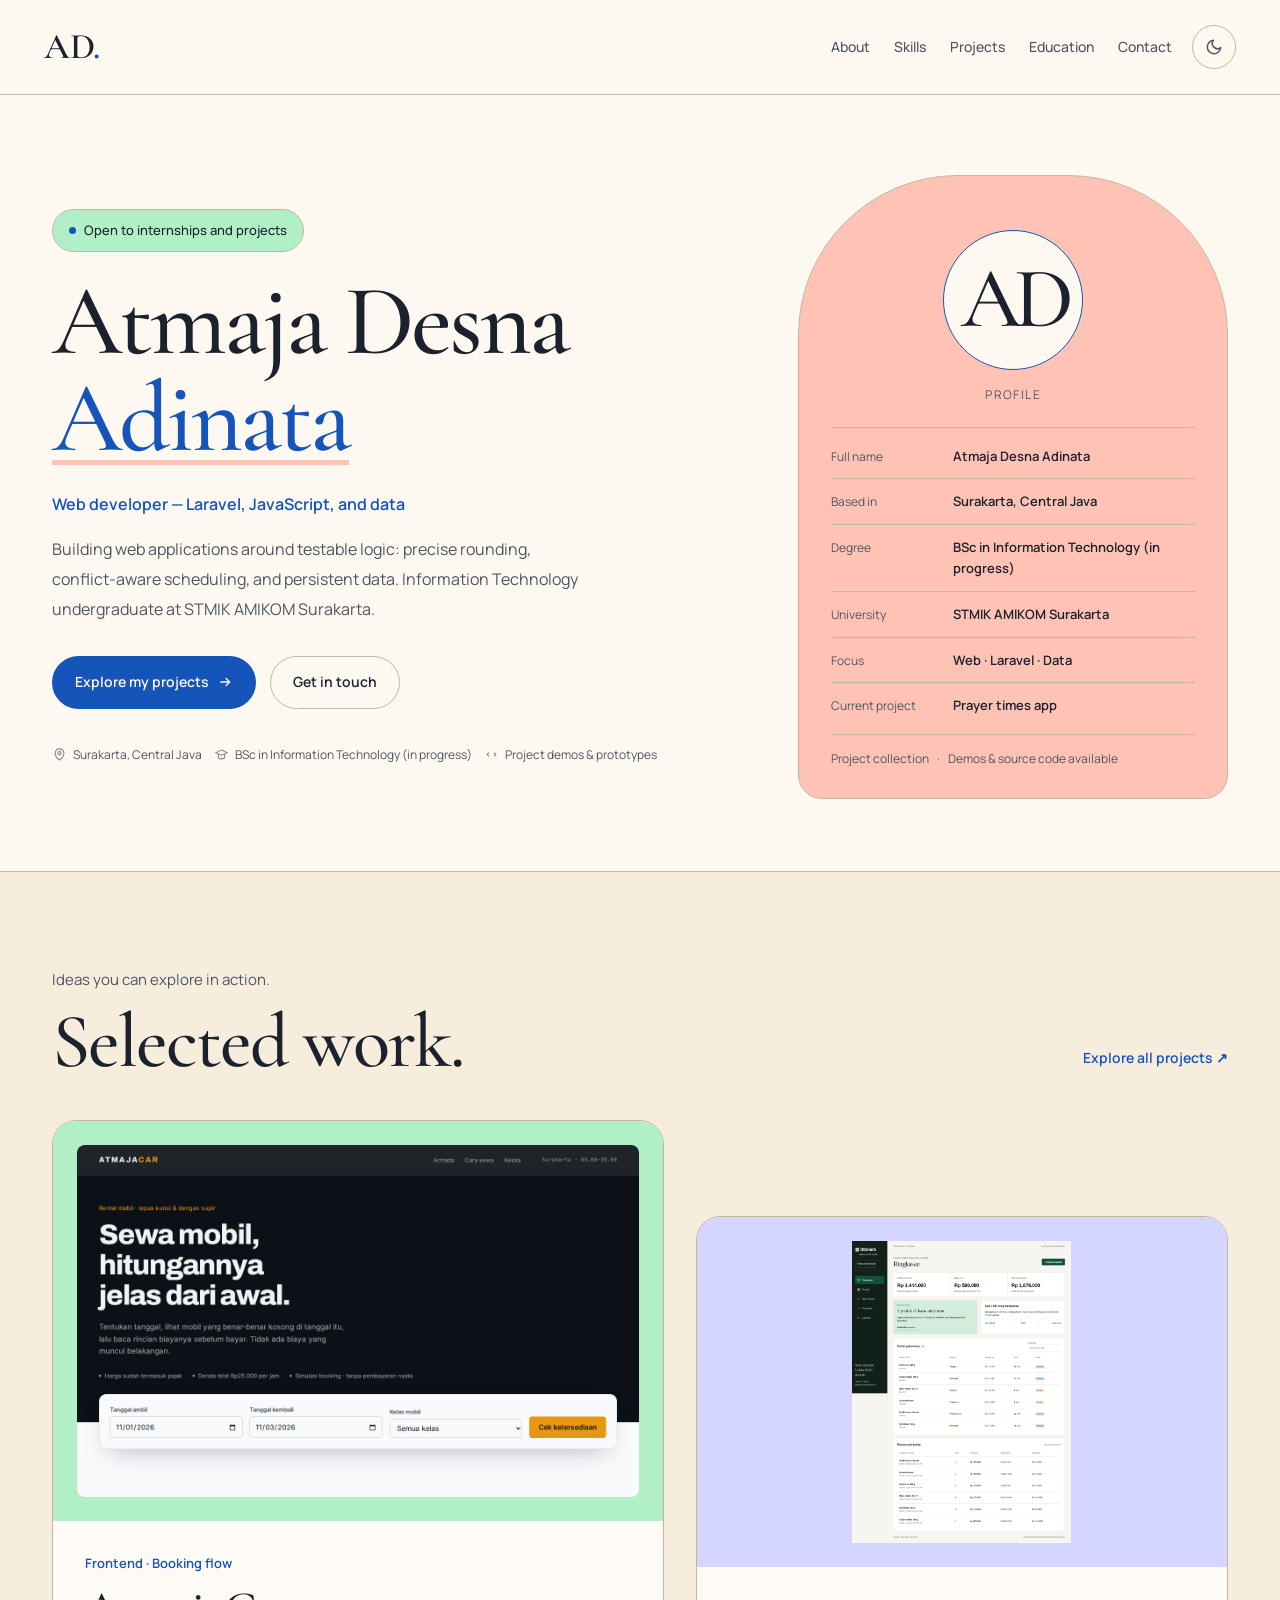
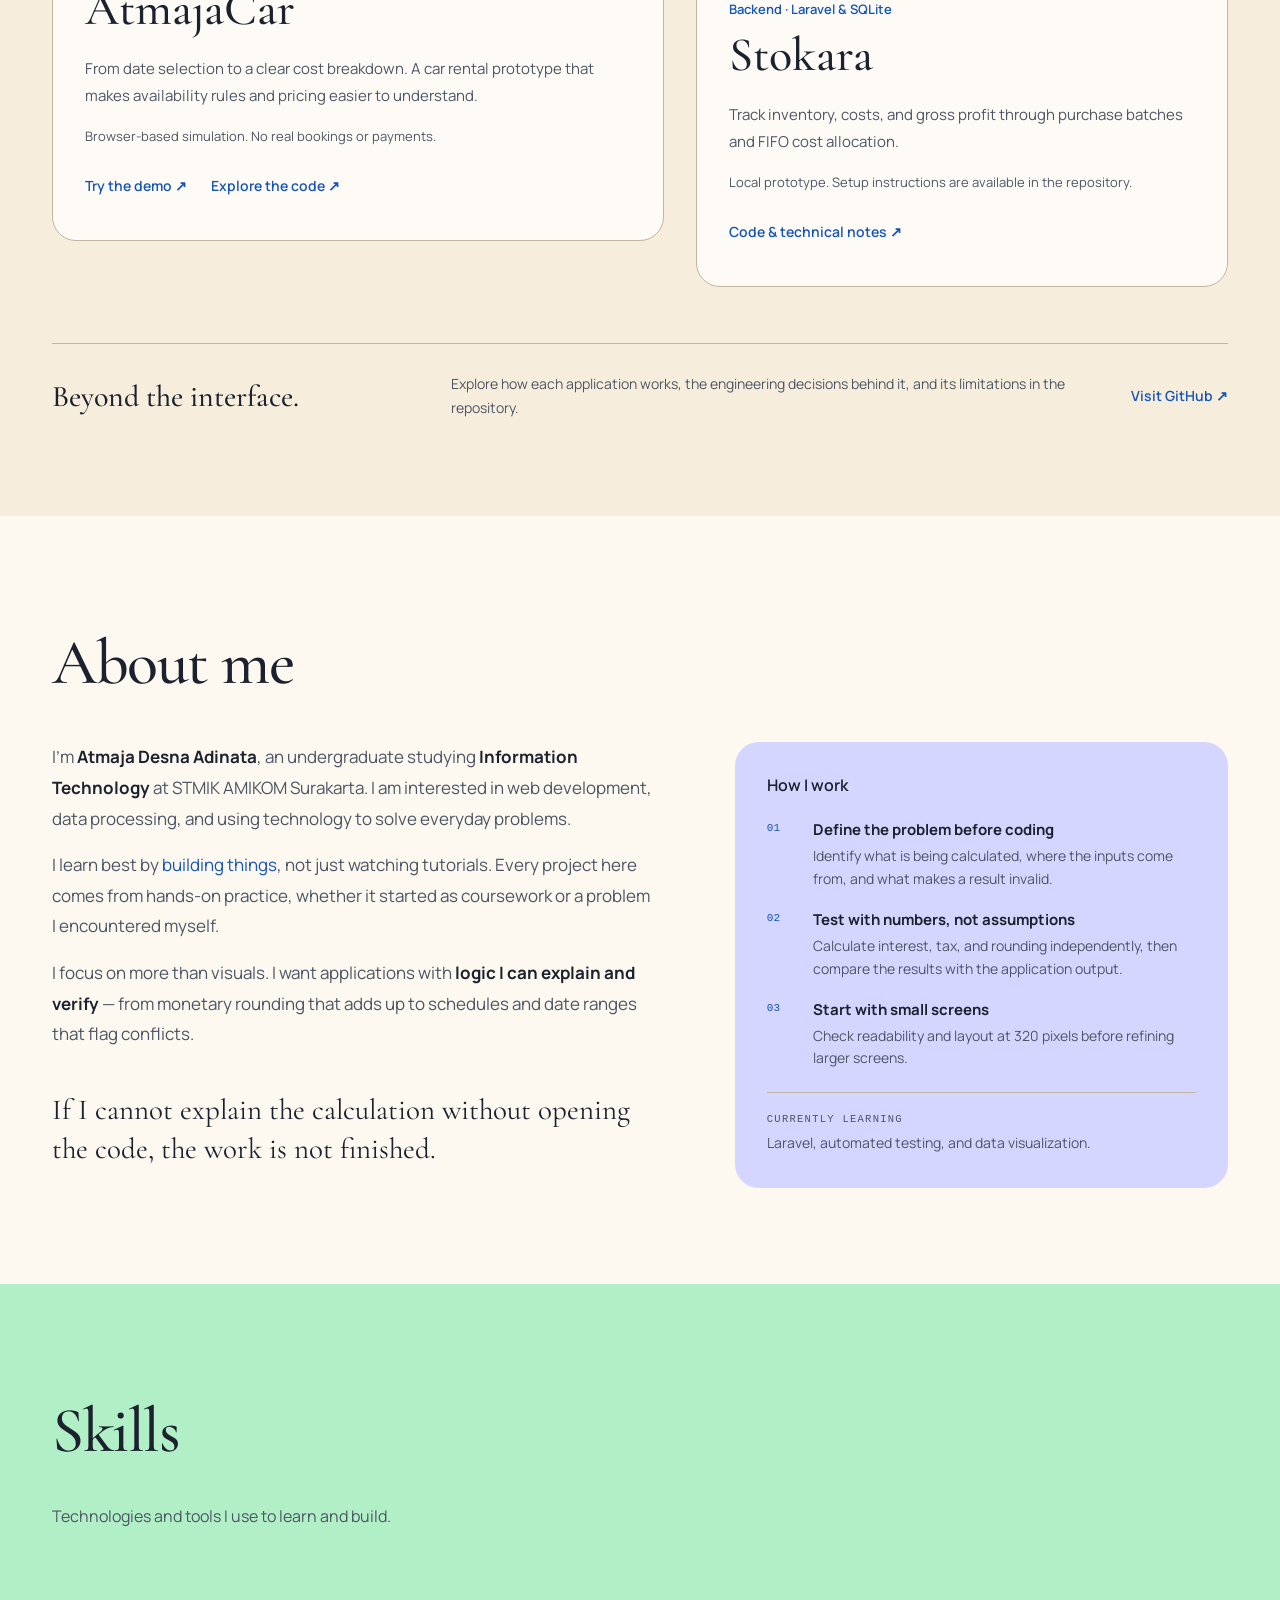
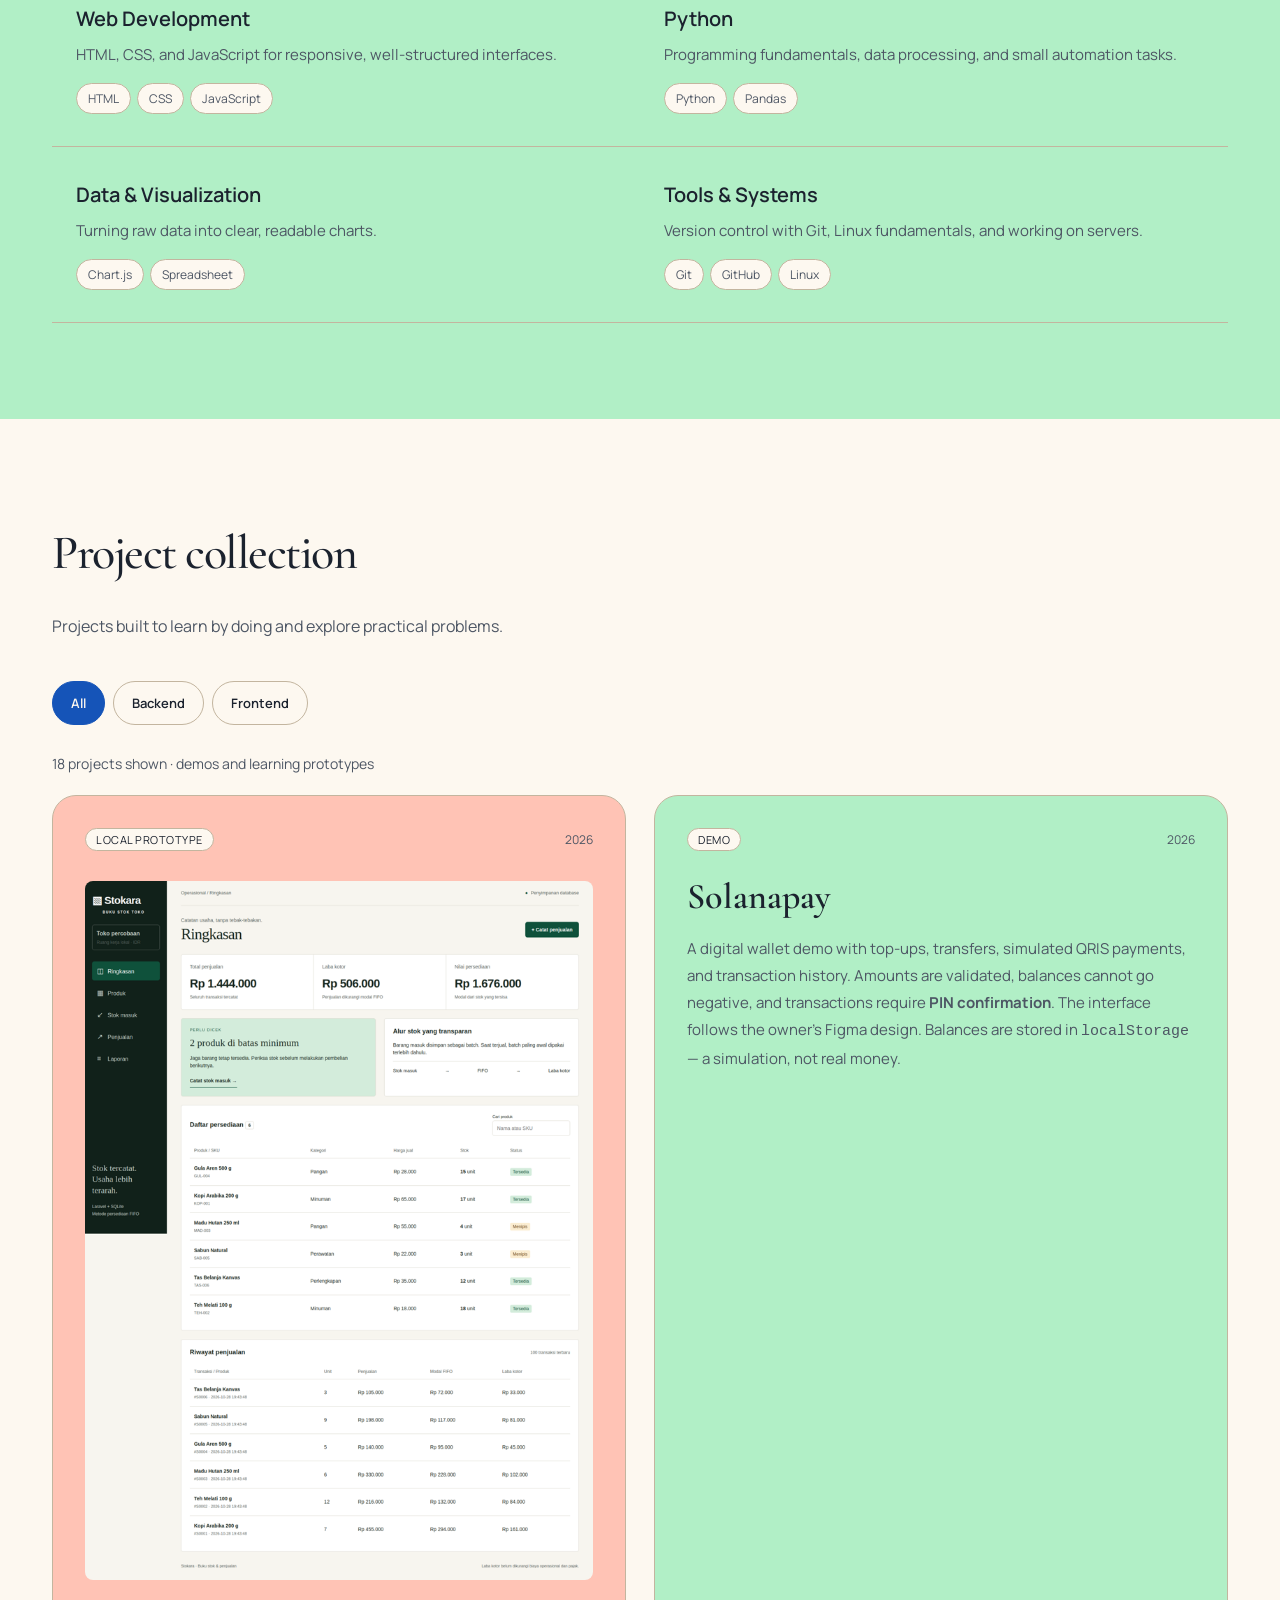
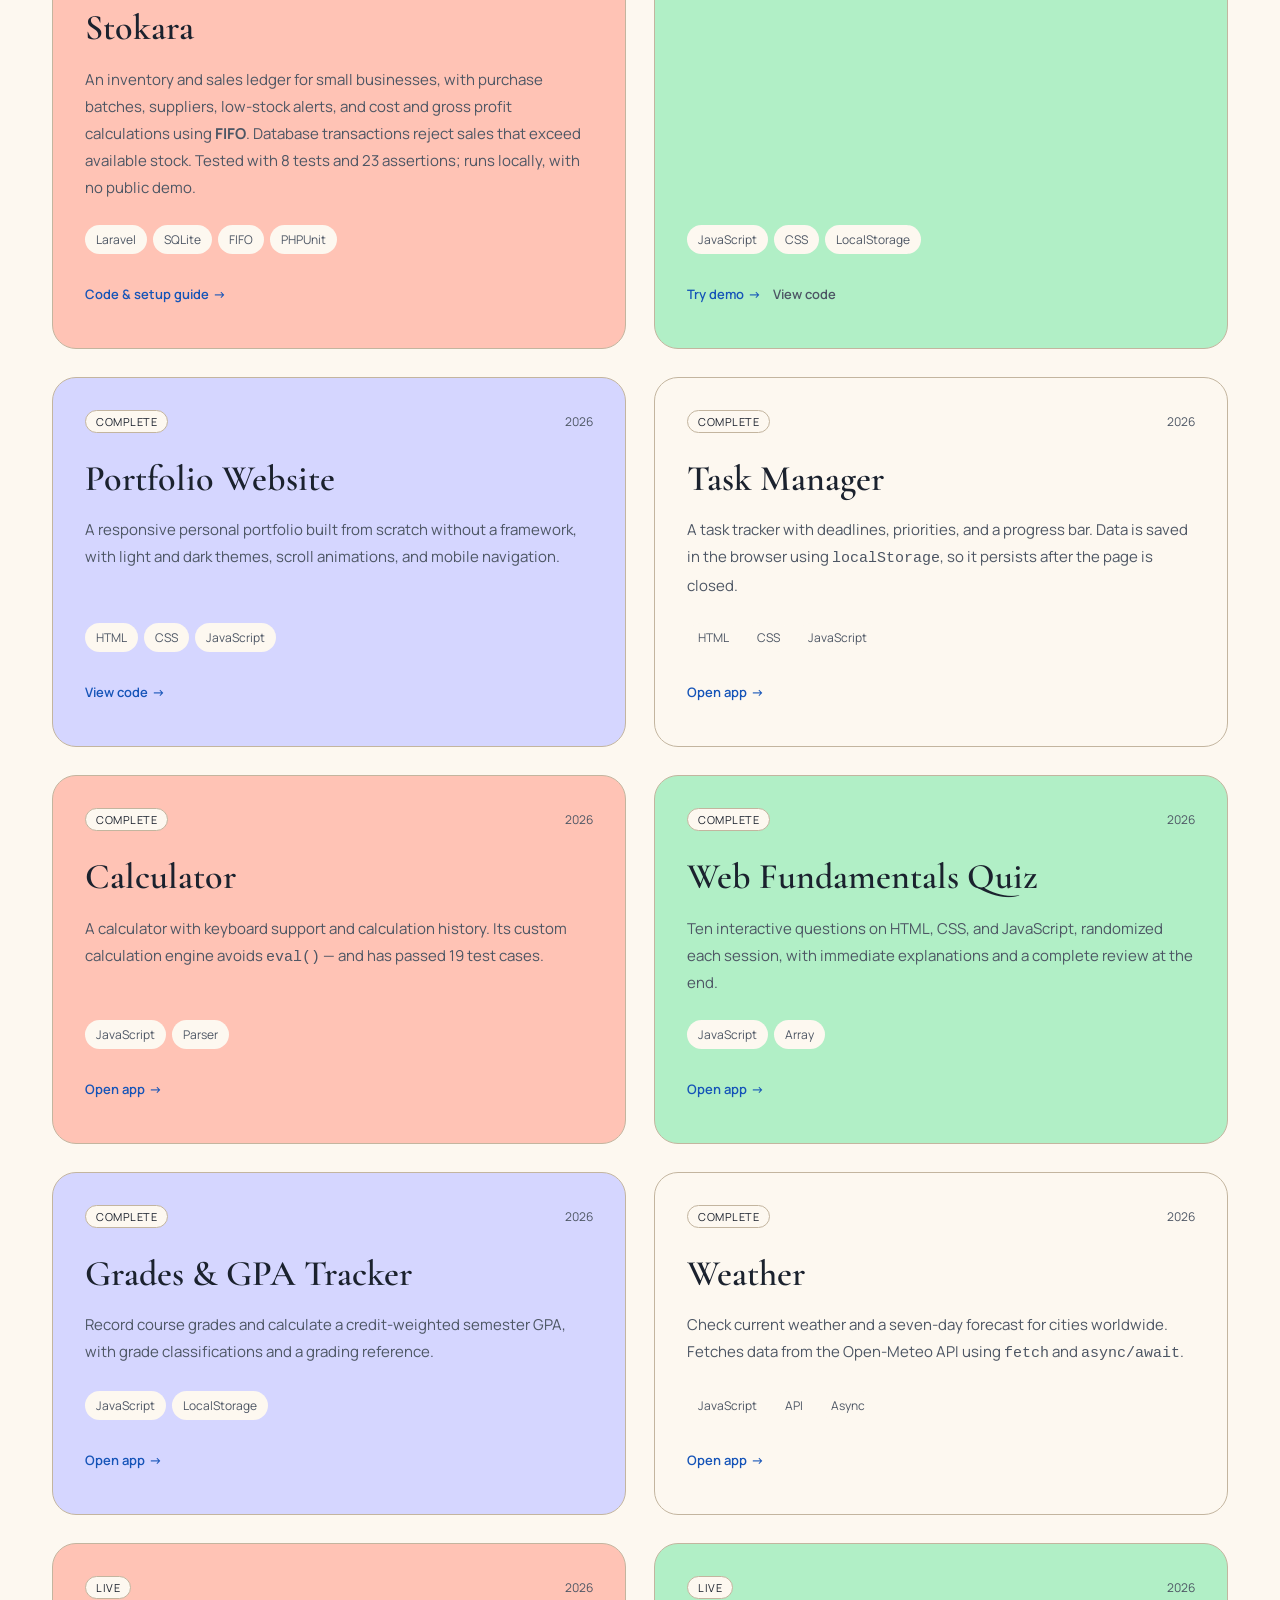
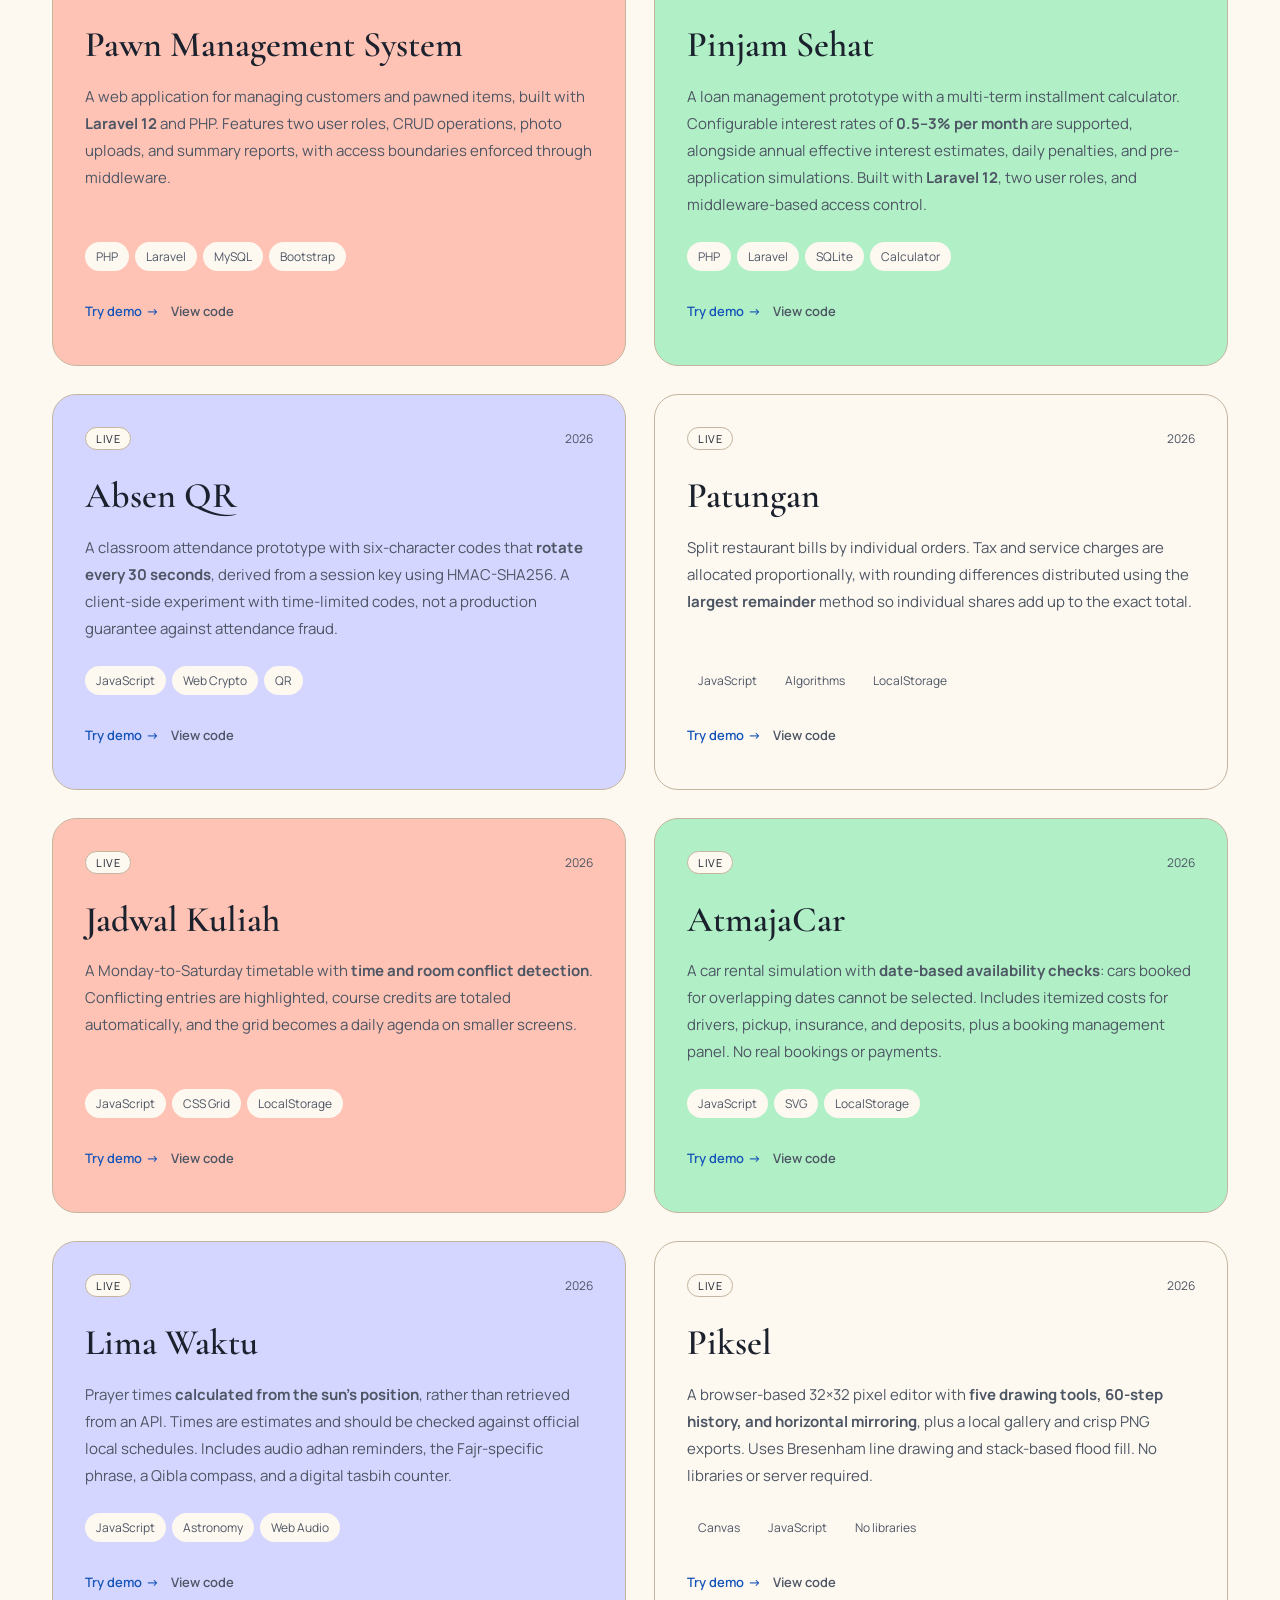
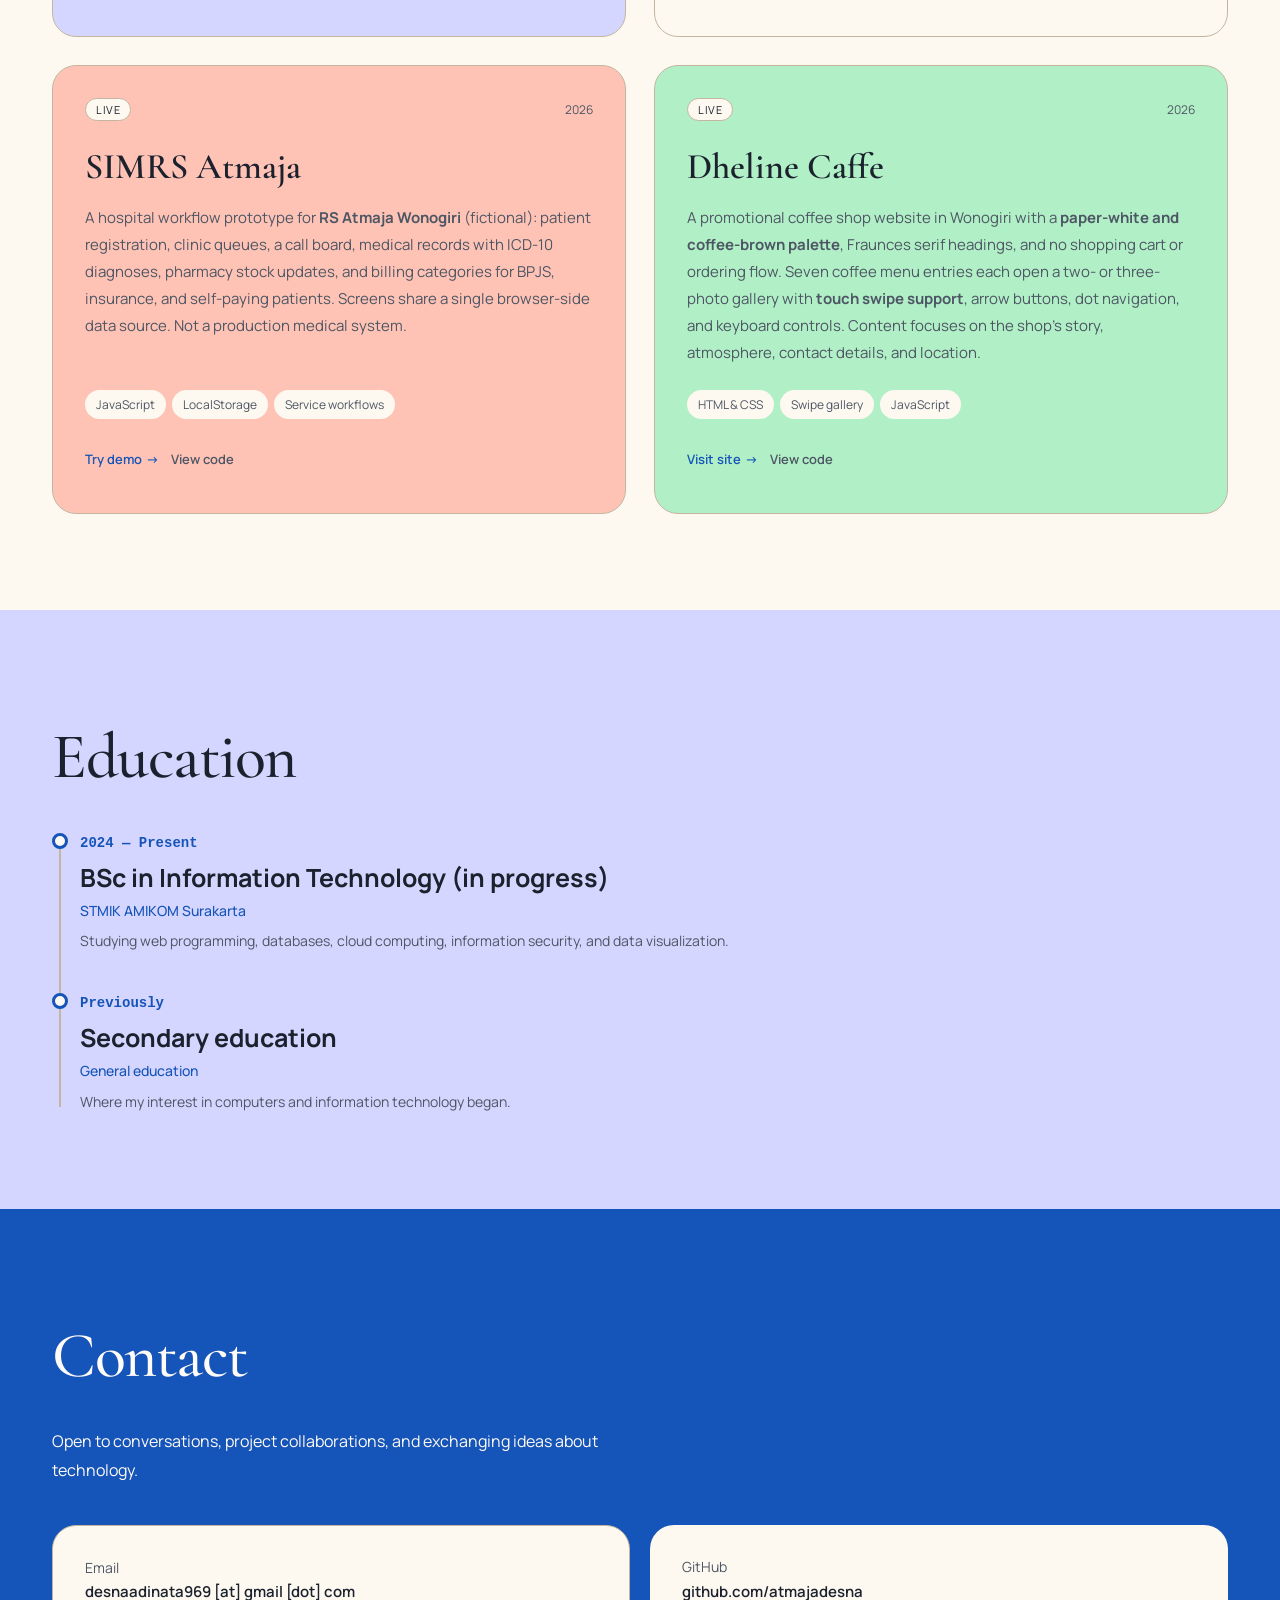
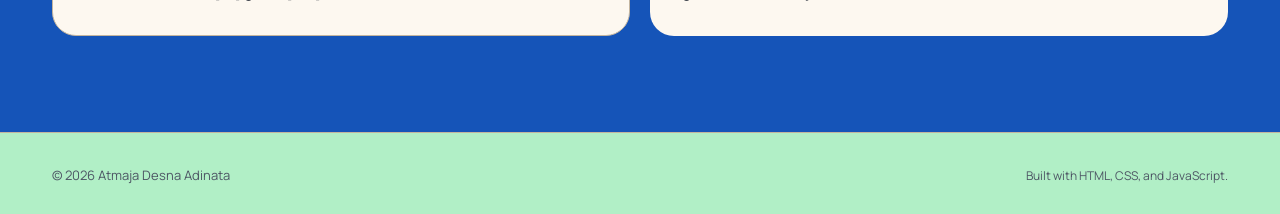
==== commit b9ab8d81: "Set canonical URL to https://atmajadesna.web.id/" ====
--- a/index.html
+++ b/index.html
@@ -6,6 +6,7 @@
 <title>Atmaja Desna Adinata — Portfolio</title>
 <meta name="description" content="Atmaja Desna Adinata — Information Technology undergraduate at STMIK AMIKOM Surakarta. Web development, Python, and data visualization.">
 <meta name="author" content="Atmaja Desna Adinata">
+<link rel="canonical" href="https://atmajadesna.web.id/">
 <meta property="og:title" content="Atmaja Desna Adinata — Portfolio">
 <meta property="og:description" content="Information Technology undergraduate · Web Development & Data">
 <meta property="og:type" content="website">
